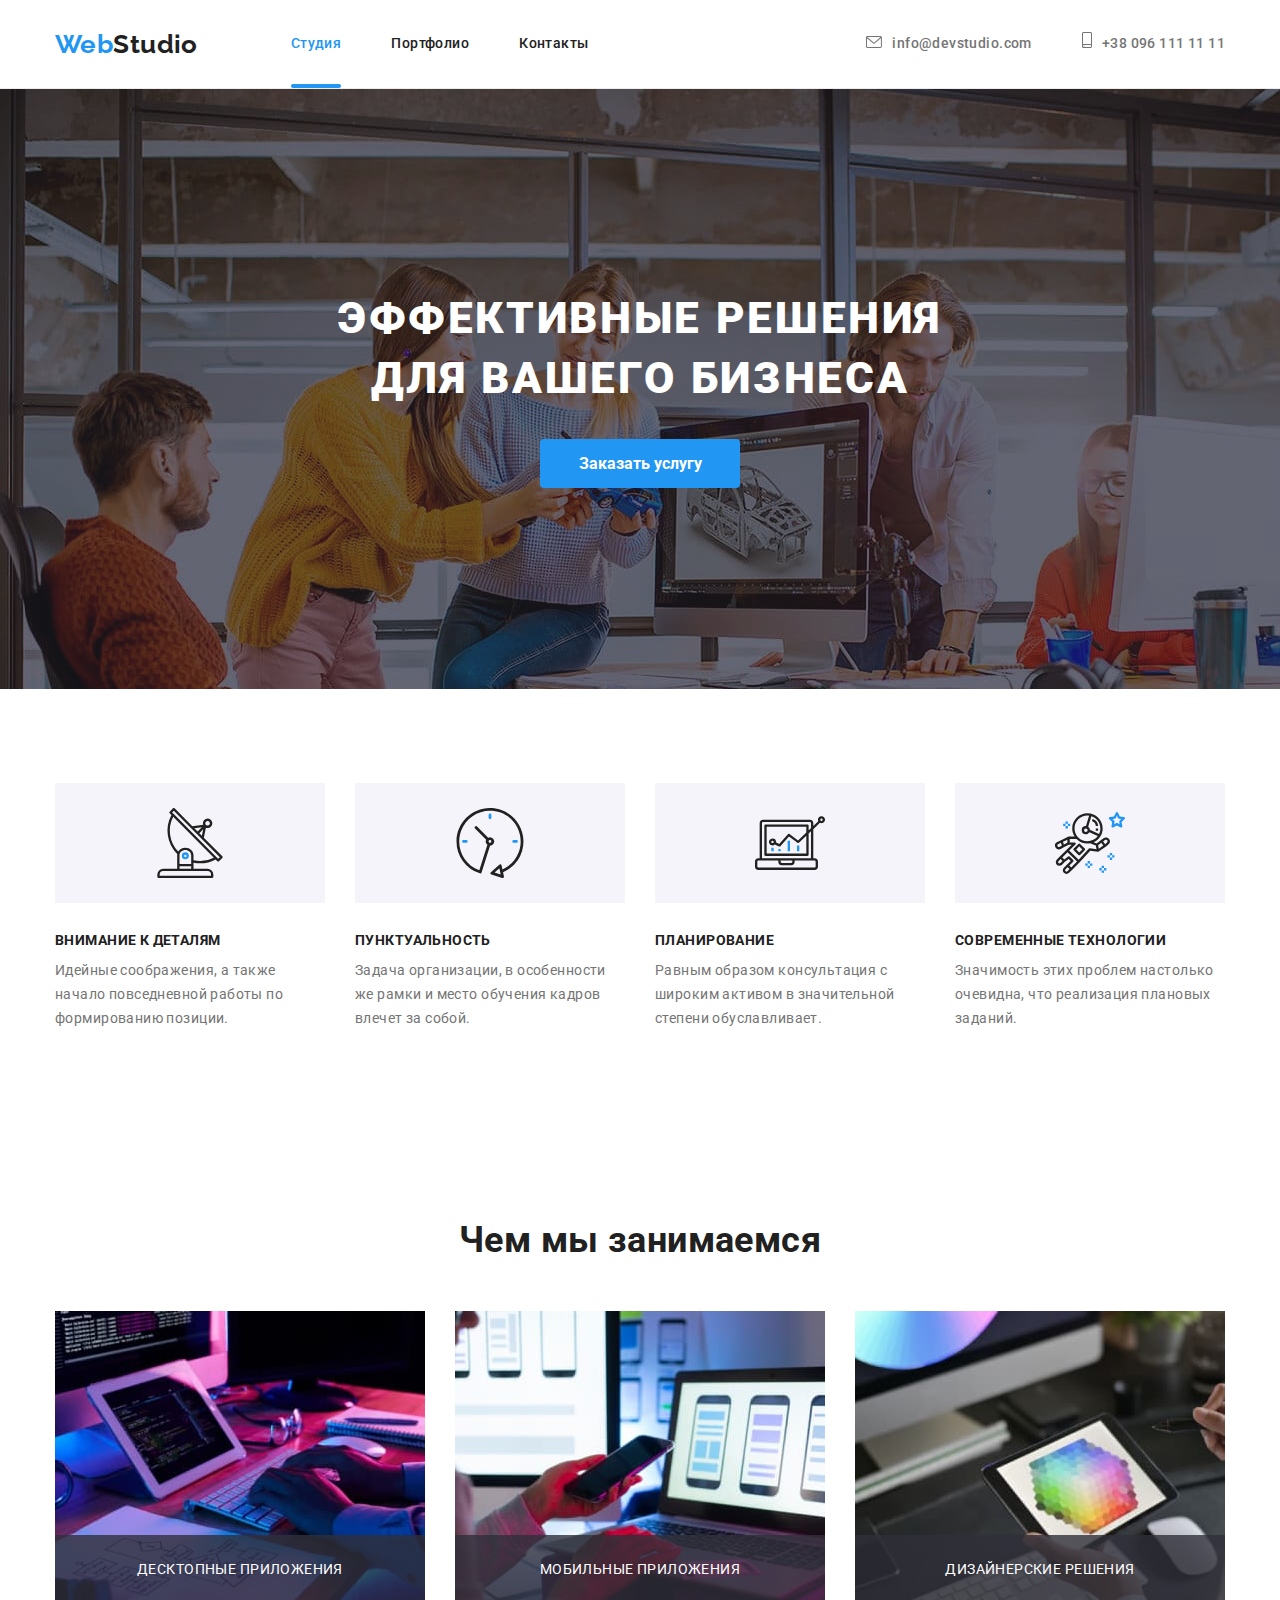
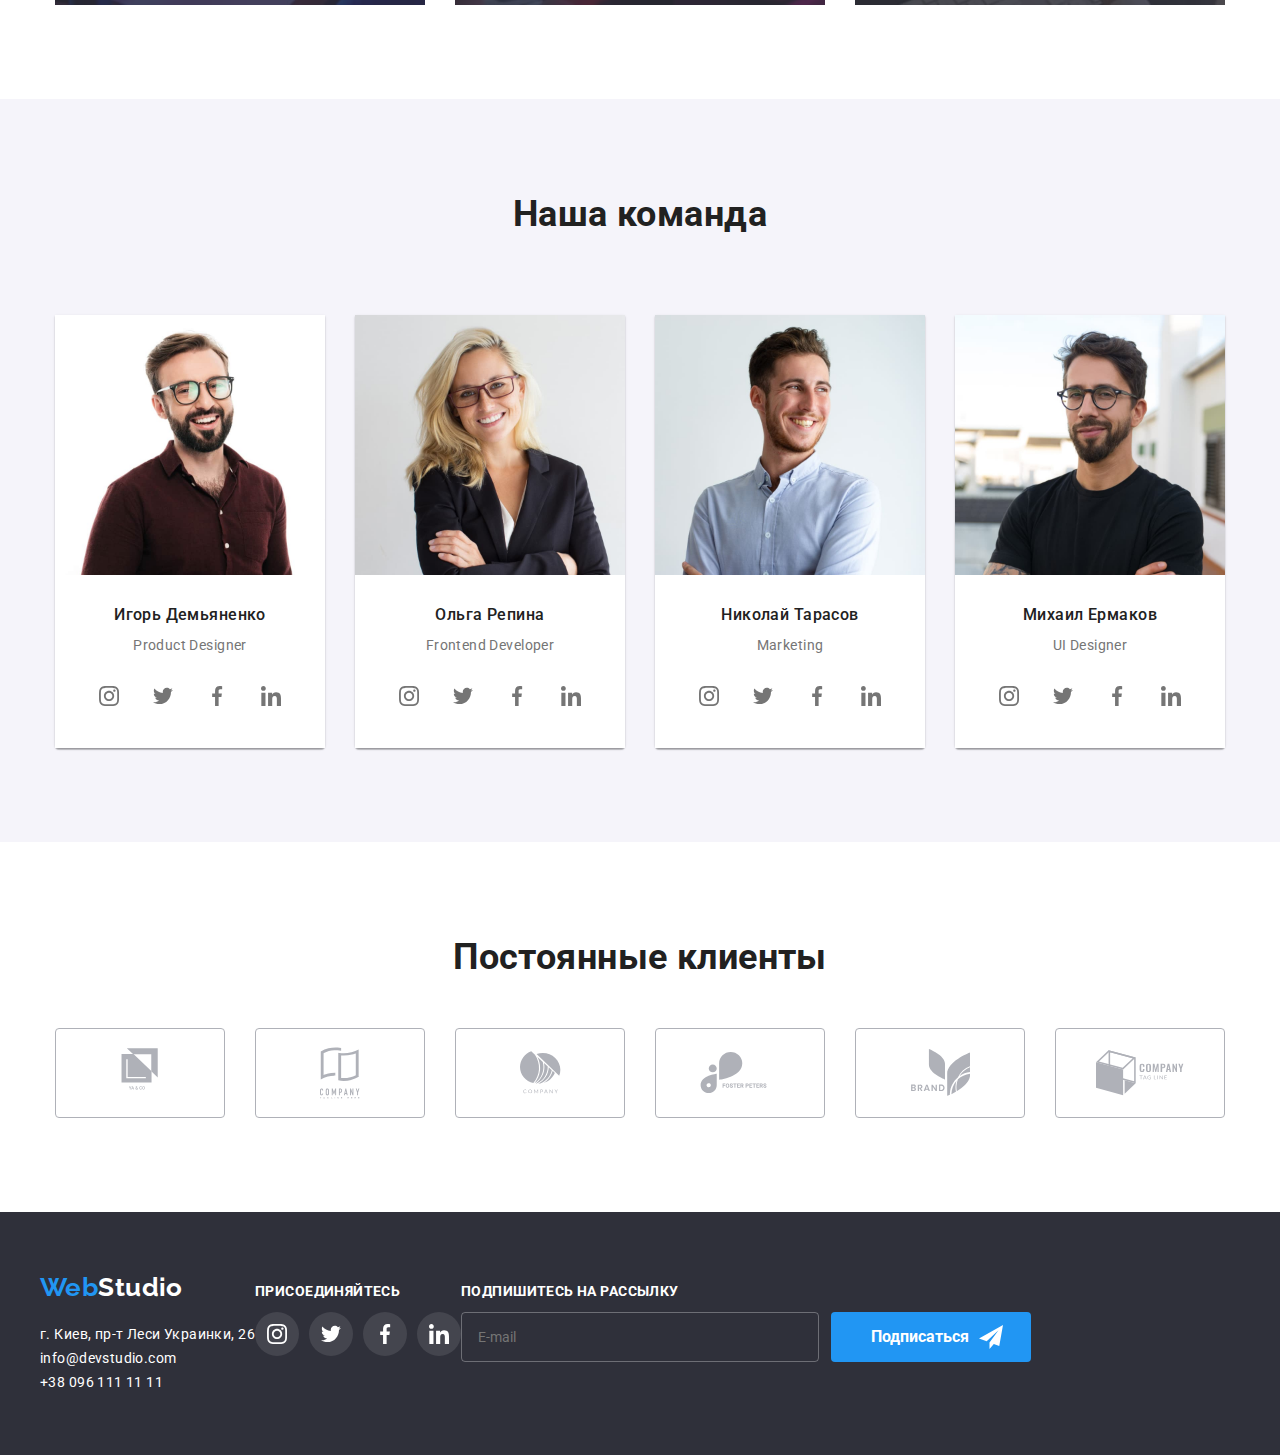
==== index.html @ 3fa9a97b "змінює стилі для футера" ====
<!DOCTYPE html>
<html lang="ru">
<head>
    <meta charset="UTF-8">
    <meta http-equiv="X-UA-Compatible" content="IE=edge">
    <meta name="viewport" content="width=device-width, initial-scale=1.0">
    <title>Студия</title>
<link rel="preconnect" href="https://fonts.gstatic.com">
<link href="https://fonts.googleapis.com/css2?family=Raleway:wght@700&family=Roboto:wght@400;500;700;900&display=swap"
    rel="stylesheet">
   <link rel="stylesheet" href="https://cdnjs.cloudflare.com/ajax/libs/modern-normalize/0.2.0/modern-normalize.min.css"> 
<link rel="stylesheet" href="./css/main.min.css">
</head>
<body>
    
    <!--Шапка сайта-->

        <header class="page-header">
         <div class="container">
     
     <!--Навигация-->  

    <div class="novigation">
        <div class="main-menu">
        <nav class="main-novigation">
        <a class="link-logo link logo" href="./">
        <span class="logo-textcolor">Web</span>Studio
    </a>
    <ul class="site-nav list">
        <li class="site-nav__item"><a class="link site-nav__link current site-nav__link--current" href="./index.html">Студия</a></li>
        <li class="site-nav__item"><a class="link site-nav__link" href="./portfolio.html" >Портфолио</a></li>
        <li class="site-nav__item"><a class="link site-nav__link" href="" >Контакты</a></li>
    </ul>
</nav>
<div class="auth-container">
<section class="auth">
        
    <ul class="auth-nav list">
        <li class="auth-nav__item">
        <a class="auth-nav__link link" href="mailto:info@devstudio.com" >
        <svg class="auth-nav__icon icon" width="16" height="12">
        <use href="./images/sprite.svg#icon-envelope"></use>
        </svg>info@devstudio.com</a></li>
        
        <li class="auth-nav__item"><a class="auth-nav__link link" href="tel:+380961111111">
        <svg class="auth-nav__icon icon" width="10" height="16">
        <use href="./images/sprite.svg#icon-smartphone"></use>
        </svg>+38 096 111 11 11</a></li>
    </ul>
</section>
</div>
</div>
</div>
</div>
</header>
 
<main>
     
    <!--Герой-->

    <section class="hero">
        <div class="container">
        <h1 class="hero__title">Эффективные решения для вашего бизнеса</h1>
        <button data-modal-open class="hero__button" type="button">Заказать услугу</button>
    </div>
    </section>

    <!--Наши преимущества-->   

        <section class="section section-benefit">
            <div class="container">
    <h2 class="section-benefit__title visually-hidden">Наши преимущества</h2>
        
    <ul class="benefit-list list">
            <li class="benefit-list__item">
                <h3 class="benefit-list__title">Внимание к деталям</h3>
                <p class="benefit-list__text">Идейные соображения, а также начало повседневной работы по формированию позиции.</p>
            </li>
           
            <li class="benefit-list__item">
                <h3 class="benefit-list__title">Пунктуальность</h3>
                <p class="benefit-list__text">Задача организации, в особенности же рамки и место обучения кадров влечет за собой.</p>
            </li>
           
            <li class="benefit-list__item">
                <h3 class="benefit-list__title">Планирование</h3>
                <p class="benefit-list__text">Равным образом консультация с широким активом в значительной степени обуславливает.</p>
            </li>
            
            <li class="benefit-list__item">
                <h3 class="benefit-list__title">Современные технологии</h3>
                <p class="benefit-list__text">Значимость этих проблем настолько очевидна, что реализация плановых заданий.</p>
                </li>
            </ul>
        </div>
        </section>    
       
    <!--Чем мы занимаемся-->    

    <section class="section section-activities"> 
    <div class="container">
    <h2 class="section__title">Чем мы занимаемся</h2>
        
    <ul class="activities-list list">
            <li class="activities-list__item">
                <img src="./images/comp.jpg" alt="Робота за компютером" width="370">
                <p class="activities-list__text">Десктопные приложения</p>
            </li>

            <li class="activities-list__item">
                <img src="./images/tel.jpg" alt="Робота на телефоне" width="370">
                <p class="activities-list__text">Мобильные приложения</p> 
            </li>

            <li class="activities-list__item">
                <img src="./images/desktop.jpg" alt="Робота на планшете" width="370">
                <p class="activities-list__text">Дизайнерские решения</p>
            </li>
        </ul>
        </div>
        </section>

           <!--Наша команда--> 
             
<section class=" section team-section" >
<div class="container">
    <h2 class="section__title">Наша команда</h2>
     
    <div class="team-item">
    <ul class="team-list list">
        <li class="team-list__item">
        <div class="team-list__card">
        <img src="./images/man1.jpg" alt="Игорь Демьяненко Product Designer" width="270"></div>
        <div class="team-list__content">
        <h3 class="team-list__title">Игорь Демьяненко</h3>
        <p class="team-list__text" lang="en">Product Designer</p>
                
    <ul class=" list social-icons">
        <li class="social-icons__item"><a class="social-icons__link" href="" target="_blank" rel="noreferrer noopener" aria-label="Ссылка на Instagram">
         <svg class="social-icons__icon">
         <use href="./images/sprite.svg#icon-instagram"></use>
        </svg>
        </a></li>
                        
        <li class="social-icons__item"><a class="social-icons__link" href="" target="_blank" rel="noreferrer noopener" aria-label="Ссылка на Instagram">
        <svg class="social-icons__icon">
        <use href="./images/sprite.svg#icon-twitter"></use>
        </svg>
        </a></li>
                        
        <li class="social-icons__item"><a class="social-icons__link" href="" target="_blank" rel="noreferrer noopener" aria-label="Ссылка на Instagram">
        <svg class="social-icons__icon">
        <use href="./images/sprite.svg#icon-facebook"></use>
        </svg>
        </a></li>
                        
        <li class="social-icons__item"><a class="social-icons__link" href="" target="_blank" rel="noreferrer noopener" aria-label="Ссылка на Instagram">
        <svg class="social-icons__icon">
        <use href="./images/sprite.svg#icon-linkedin"></use>
        </svg>
        </a>
        </li>
                
    </ul>
    </div>
        </li>
        
        <li class="team-list__item">
        <div class="team-list__card">
        <img src="./images/man2.jpg" alt="Ольга Репина Frontend Developer" width="270"></div>
        <div class="team-list__content">
        <h3 class="team-list__title">Ольга Репина</h3>
        <p class="team-list__text" lang="en">Frontend Developer</p>
                
    <ul class="list social-icons">
        <li class="social-icons__item"><a class="social-icons__link" href="" target="_blank" rel="noreferrer noopener" aria-label="Ссылка на Instagram">
        <svg class="social-icons__icon">
        <use href="./images/sprite.svg#icon-instagram"></use>
        </svg>
        </a></li>
                    
        <li class="social-icons__item"><a class="social-icons__link" href="" target="_blank" rel="noreferrer noopener" aria-label="Ссылка на Instagram">
        <svg class="social-icons__icon">
        <use href="./images/sprite.svg#icon-twitter"></use>
        </svg>
        </a></li>
                    
        <li class="social-icons__item"><a class="social-icons__link" href="" target="_blank" rel="noreferrer noopener" aria-label="Ссылка на Instagram">
        <svg class="social-icons__icon">
        <use href="./images/sprite.svg#icon-facebook"></use>
        </svg>
        </a></li>
                    
        <li class="social-icons__item"><a class="social-icons__link" href="" target="_blank" rel="noreferrer noopener" aria-label="Ссылка на Instagram">
        <svg class="social-icons__icon">
        <use href="./images/sprite.svg#icon-linkedin"></use>
        </svg>
        </a></li>
                
    </ul>
    </div>
    </li>
            
    <li class="team-list__item">
    <div class="team-list__card">
    <img src="./images/man3.jpg" alt="Николай Тарасов Marketing" width="270"></div>
    <div class="team-list__content">
    <h3 class="team-list__title">Николай Тарасов</h3>
    <p class="team-list__text" lang="en">Marketing</p>
                
    <ul class="list social-icons">
        <li class="social-icons__item"><a class="social-icons__link" href="" target="_blank" rel="noreferrer noopener" aria-label="Ссылка на Instagram">
        <svg class="social-icons__icon">
        <use href="./images/sprite.svg#icon-instagram"></use>
        </svg>
        </a></li>
                    
        <li class="social-icons__item"><a class="social-icons__link" href="" target="_blank" rel="noreferrer noopener" aria-label="Ссылка на Instagram">
        <svg class="social-icons__icon">
        <use href="./images/sprite.svg#icon-twitter"></use>
        </svg>
        </a></li>

        <li class="social-icons__item"><a class="social-icons__link" href="" target="_blank" rel="noreferrer noopener" aria-label="Ссылка на Instagram">
        <svg class="social-icons__icon">
        <use href="./images/sprite.svg#icon-facebook"></use>
        </svg>
        </a></li>
                    
        <li class="social-icons__item"><a class="social-icons__link" href="" target="_blank" rel="noreferrer noopener" aria-label="Ссылка на Instagram">
        <svg class="social-icons__icon">
        <use href="./images/sprite.svg#icon-linkedin"></use>
        </svg>
        </a></li>
                
    </ul>
    </div>
    </li>
            
    <li class="team-list__item">
    <div class="team-list__card">
    <img src="./images/man4.jpg" alt="Михаил Ермаков UI Designer" width="270"></div>
    <div class="team-list__content">
    <h3 class="team-list__title">Михаил Ермаков</h3>
    <p class="team-list__text" lang="en">UI Designer</p>
                
    <ul class="list social-icons">
         <li class="social-icons__item"><a class="social-icons__link" href="" target="_blank" rel="noreferrer noopener" aria-label="Ссылка на Instagram">
        <svg class="social-icons__icon">
        <use href="./images/sprite.svg#icon-instagram"></use>
        </svg>
        </a></li>
                    
        <li class="social-icons__item"><a class="social-icons__link" href="" target="_blank" rel="noreferrer noopener" aria-label="Ссылка на Instagram">
        <svg class="social-icons__icon">
        <use href="./images/sprite.svg#icon-twitter"></use>
        </svg>
        </a></li>
                    
        <li class="social-icons__item"><a class="social-icons__link" href="" target="_blank" rel="noreferrer noopener" aria-label="Ссылка на Instagram">
        <svg class="social-icons__icon">
        <use href="./images/sprite.svg#icon-facebook"></use>
        </svg>
        </a></li>
                    
        <li class="social-icons__item"><a class="social-icons__link" href="" target="_blank" rel="noreferrer noopener" aria-label="Ссылка на Instagram">
        <svg class="social-icons__icon">
        <use href="./images/sprite.svg#icon-linkedin"></use>
        </svg>
        </a></li>
               
    </ul>
    </div>
    </li>
    </ul>
    </div>
</div>
</section>

<section class="clients-section">
<div class="container">
<h2 class="section__title">Постоянные клиенты</h2>
        
<ul class="list clients-list">
      
    <li class="clients-list__item">
    <a class="clients-list__link" href="" target="_blank" rel="noreferrer noopener">
    <svg class="clients-list__icon" width="44" height="49">
    <use href="./images/sprite.svg#icon-logo1"></use>
    </svg>
    </a></li>
            
    <li class="clients-list__item">
    <a class="clients-list__link" href="" target="_blank" rel="noreferrer noopener">
    <svg class="clients-list__icon" width="40" height="52">
    <use href="./images/sprite.svg#icon-logo2"></use>
    </svg>
    </a></li>
        
    <li class="clients-list__item">
    <a class="clients-list__link" href="" target="_blank" rel="noreferrer noopener">
    <svg class="clients-list__icon" width="41" height="43">
    <use href="./images/sprite.svg#icon-logo3"></use>
    </svg>
    </a></li>
            
    <li class="clients-list__item">
    <a class="clients-list__link" href="" target="_blank" rel="noreferrer noopener">
    <svg class="clients-list__icon" width="80" height="42">
    <use href="./images/sprite.svg#icon-logo4"></use>
    </svg>
    </a></li>
            
    <li class="clients-list__item">
    <a class="clients-list__link" href="" target="_blank" rel="noreferrer noopener">
    <svg class="clients-list__icon" width="59" height="47">
    <use href="./images/sprite.svg#icon-logo5"></use>
    </svg>
    </a></li>
            
    <li class="clients-list__item">
    <a class="clients-list__link" href="" target="_blank" rel="noreferrer noopener">
    <svg class="clients-list__icon" width="88" height="54">
    <use href="./images/sprite.svg#icon-logo6"></use>
    </svg>
    </a></li>
</ul>
</div>
</section>
</main>

  <!--Футер-->

<footer class="footer-section">
    <div class="container footer-block">
        <!-- <div class="footer-tablet"> -->
        <div class="adress-block">
     <a class="link logo footer-block__logo" href="./">
        <span class="logo-textcolor">Web</span><span class="studio-textcolor">Studio</span></a>
    <address class="adress">
        <ul class="adress-list list">
            <li class="adress-list__item">г. Киев, пр-т Леси Украинки, 26</li>
            <li><a class="adress-list__link link" href="mailto:info@devstudio.com">info@devstudio.com</a></li>
            <li><a class="adress-list__link link" href="tel:+380961111111">+38 096 111 11 11</a></li>
        </ul>
        </address> 
        </div>
   
    <div class="footer-links">
        <strong class="footer-links__title">
            ПРИСОЕДИНЯЙТЕСЬ
        </strong>
        <ul class="list social-icons social-icons--footer">
            
            <li class="social-icons__item"><a class="social-icons__link" href="" target="_blank" rel="noreferrer noopener" aria-label="Ссылка на Instagram">
            <svg class="social-icons__icon social-icons__icon--footer">
            <use href="./images/sprite.svg#icon-instagram"></use>
            </svg>
            </a></li>

            <li class="social-icons__item"><a class="social-icons__link" href="" target="_blank" rel="noreferrer noopener" aria-label="Ссылка на Instagram">
            <svg class="social-icons__icon social-icons__icon--footer">
            <use href="./images/sprite.svg#icon-twitter"></use>
            </svg>
            </a></li>

            <li class="social-icons__item"><a class="social-icons__link" href="" target="_blank" rel="noreferrer noopener" aria-label="Ссылка на Instagram">
            <svg class="social-icons__icon social-icons__icon--footer">
            <use href="./images/sprite.svg#icon-facebook"></use>
            </svg>
            </a></li>

            <li class="social-icons__item"><a class="social-icons__link" href="" target="_blank" rel="noreferrer noopener" aria-label="Ссылка на Instagram">
            <svg class="social-icons__icon social-icons__icon--footer">
            <use href="./images/sprite.svg#icon-linkedin"></use>
            </svg>
            </a></li>
        </ul>
    </div>
    <!-- </div> -->
    
    <div class="subscribe">
        <strong class="subscribe__title">ПОДПИШИТЕСЬ НА РАССЫЛКУ</strong>
        <form class="subscribe__items">
        <label class="subscribe__label">
        <input type="text" class="subscribe__input" placeholder="E-mail"></label>
        <button class="submit__button" type="submit">Подписаться
        </button>
        </form>
    </div>
        </div>
</footer> 

<!-- Модальное окно -->

<div class="backdrop is-hidden" data-modal>
    <div class="modal">
        <button class="modal__button-close" data-modal-close>
        <svg class="modal__icon-close" width="11" height="11">
        <use href="./images/sprite.svg#icon-Vector"></use>
        </svg>
        </button>
    <form class="form" autocomplete="off">
        <h1 class="form__title">Оставьте свои данные, мы вам перезвоним</h1>
                
        <label for="name" class="form__field">
        <span class="form__label">Имя</span>
        <input type="text" class="form__input" id="name">
        <svg class="form__icon" width="18" height="18">
        <use href="./images/sprite.svg#icon-modalperson"></use>
        </svg>
        </label>
                
        <label for="tel" class="form__field">
        <span class="form__label">Телефон</span>
        <input type="tel" class="form__input" id="tel">
        <svg class="form__icon" width="18" height="18">
        <use href="./images/sprite.svg#icon-modalphone"></use>
        </svg>
        </label>
               
        <label for="mail" class="form__field">
        <span class="form__label">Почта</span>
        <input type="mail" class="form__input" id="mail">
        <svg class="form__icon" width="18" height="18">
        <use href="./images/sprite.svg#icon-modalemail"></use>
        </svg>
        </label>
            
        <label class="form__textarea-label">
        <span class="form__label">Комментарии</span>
        <textarea class="form__textarea" name="comment" rows="8" placeholder="Введите текст"></textarea>
        </label>

        <label class="checkbox-label">
        <input class="checkbox-label__checkbox" type="checkbox" name="topic" value="Agreement"/>
        <span class="checkbox-label__icon"></span>
        Соглашаюсь с рассылкой и принимаю <a class="link modal__link" href="" target="_blank" rel="noreferrer noopener">Условия договора</a> 
        </label>
        <button class="modal__send-button" type="submit">Отправить
        </button>
    </form>
    </div>
</div>





<script src="./js/modal.js"></script>
</body>
</html>
---- css/main.min.css ----
:root{--main-text-colour: #757575;--background-colour: #ffffff;--accent-colour: #2196f3;--title-colour: #212121;--ligth-text-colour: #ffffff;--dark-bg-colour: #2f303a;--light-bg-colour: #f5f4fa;--font: Roboto, sans-serif}body{font-family:var(--font);font-size:14px;line-height:1.71;letter-spacing:0.03em;color:var(--main-text-colour);background-color:var(--background-colour);margin:0}a{text-decoration:none}button{border:none}.visually-hidden{position:absolute !important;clip:rect(1px 1px 1px 1px);clip:rect(1px, 1px, 1px, 1px);padding:0 !important;border:0 !important;height:1px !important;width:1px !important;overflow:hidden}h1,h2,h3,h4,p{margin-top:0px;margin-bottom:0px}.link{text-decoration:none;color:inherit}.list{list-style:none;padding:0px;margin:0px}.section{padding-bottom:94px;padding-top:94px}.container{width:1200px;padding:0 15px;margin:0 auto;box-sizing:border-box}img{display:block;max-width:100%;height:auto}.container{width:1200px;padding:0 15px;margin:0 auto;box-sizing:border-box}@media screen and (min-width: 480px){.container{width:480px}}@media screen and (min-width: 768px){.container{width:768px}}@media screen and (min-width: 1200px){.container{width:1200px}}.section__title{margin-bottom:50px;font-weight:700;font-size:36px;line-height:1.17;text-align:center;color:var(--title-colour)}.page-header{border-bottom:1px solid #ececec;justify-content:space-between;padding:0}.novigation{display:flex;width:100%;justify-content:space-between;align-items:center}.main-menu{display:flex;width:100%;justify-content:space-between;align-items:center}.main-novigation{display:flex;align-items:center;margin-right:auto}.logo{color:var(--title-colour);font-family:Raleway;font-weight:700;font-size:26px;line-height:1.19}.logo:hover,.logo:focus{text-decoration:underline}.logo-textcolor{color:var(--accent-colour)}.studio-textcolor{color:var(--ligth-text-colour)}.link-logo{align-items:center;margin-right:93px}.site-nav{display:flex}.site-nav__item{color:var(--title-colour);font-weight:500}.site-nav__link{position:relative;display:block;padding-top:32px;padding-bottom:32px;transition:color 250ms cubic-bezier(0.4, 0, 0.2, 1)}.site-nav__link:hover,.site-nav__link:focus{color:var(--accent-colour)}.site-nav__link--current::after{position:absolute;content:'';display:block;margin-top:28px;width:100%;height:4px;background:#2196f3;border-radius:2px}.site-nav__link--current{color:var(--accent-colour)}.site-nav__item+.site-nav__item{margin-left:50px}.auth-nav{display:flex;margin-left:auto;align-items:center}.auth-nav__item+.auth-nav__item{margin-left:50px}.auth-nav__link{padding-top:32px;padding-bottom:32px;font-weight:500;transition:color 250ms cubic-bezier(0.4, 0, 0.2, 1)}.auth-nav__link:hover,.auth-nav__link:focus{color:var(--accent-colour)}.auth-nav__link:hover:hover .auth-nav__icon,.auth-nav__link:hover:focus .auth-nav__icon,.auth-nav__link:focus:hover .auth-nav__icon,.auth-nav__link:focus:focus .auth-nav__icon{fill:currentColor}.auth-nav__icon{margin-right:10px;fill:currentColor}.button{display:block;font-family:inherit;text-align:center;text-align:center;border-color:1px solid transparent;cursor:pointer;transition:color 250ms cubic-bezier(0.4, 0, 0.2, 1),background-color 250ms cubic-bezier(0.4, 0, 0.2, 1)}.hero{background-color:var(--dark-bg-colour);background-image:linear-gradient(rgba(47,48,58,0.4), rgba(47,48,58,0.4)),url("../images/hero.jpg");background-repeat:no-repeat;max-width:1600px;height:600px;padding-top:200px;padding-bottom:200px;overflow:hidden}.hero__title{font-weight:900;font-size:44px;line-height:1.36;text-align:center;letter-spacing:0.06em;text-transform:uppercase;color:var(--ligth-text-colour);margin:0 auto 30px;width:696px}.hero__button{display:block;border-radius:4px;padding:10px 32px;min-width:200px;margin:0 auto;font-family:inherit;font-weight:700;font-size:16px;line-height:1.86;color:var(--ligth-text-colour);background-color:var(--accent-colour);cursor:pointer;align-items:center;text-align:center;transition:background-color 250ms cubic-bezier(0.4, 0, 0.2, 1)}.hero__button:hover,.hero__button:focus{background-color:#188ce8}.section-benefit__title{margin:0px;padding:0px}.benefit-list__title{margin-bottom:10px;margin-top:30px;font-weight:700;font-size:14px;line-height:1.14;text-transform:uppercase;color:var(--title-colour)}@media screen and (min-width: 480px){.benefit-list__title{text-align:center}}@media screen and (min-width: 768px){.benefit-list__title{text-align:left}}@media screen and (min-width: 768px){.benefit-list{display:flex;flex-wrap:wrap;padding:0px;margin:0px;margin-right:-30px}}@media screen and (min-width: 1200px){.benefit-list{display:flex;padding:0px;margin:0px;margin-right:-30px}}@media screen and (min-width: 768px){.benefit-list__item{flex-basis:calc((100% / 2) - 30px);margin-right:30px}}@media screen and (min-width: 1200px){.benefit-list__item{flex-basis:calc(100% / 4 - 30px);margin-right:30px}}.benefit-list__item::before{display:flex;background-size:contain;content:'';background-repeat:no-repeat;background-size:70px 70px;background-position:center;background-color:#f5f4fa}@media screen and (max-width: 767px){.benefit-list__item::before{height:120px;width:450px}}@media screen and (min-width: 768px){.benefit-list__item::before{height:120px;width:354px}}@media screen and (min-width: 1200px){.benefit-list__item::before{height:120px;width:270px}}.benefit-list__item:nth-child(1)::before{background-image:url("../images/antenna.svg")}.benefit-list__item:nth-child(2)::before{background-image:url("../images/clock.svg")}.benefit-list__item:nth-child(3)::before{background-image:url("../images/diagram.svg")}.benefit-list__item:nth-child(4)::before{background-image:url("../images/astronaut.svg")}@media screen and (max-width: 1119px){.section-activities{display:none}}.activities-list{display:flex;padding:0;margin:0;margin-right:-30px;margin-bottom:-30px}.activities-list__item{position:relative;flex-basis:calc(100% / 3 - 30px);margin-right:30px;margin-bottom:30px}.activities-list__text{position:absolute;bottom:0;left:0;padding-top:27px;padding-bottom:27px;width:100%;white-space:nowrap;font-weight:400;font-size:14px;line-height:1.14;text-align:center;text-transform:uppercase;color:var(--ligth-text-colour);background-color:rgba(47,48,58,0.8)}.team-section{background-color:var(--light-bg-colour)}.team-list__title{margin-bottom:10px;font-weight:500;font-size:16px;line-height:1.19;color:var(--title-colour);text-align:center}@media screen and (min-width: 768px){.team-list{display:flex;flex-wrap:wrap;justify-content:center;padding:0;margin:0;margin-right:-30px}}@media screen and (min-width: 1200px){.team-list{flex-wrap:nowrap}}.team-list__item{margin-right:30px;margin-top:30px;text-align:center;box-shadow:0px 1px 3px rgba(0,0,0,0.12),0px 1px 1px rgba(0,0,0,0.14),0px 2px 1px rgba(0,0,0,0.2);border-radius:0px 0px 4px 4px}@media screen and (min-width: 768px){.team-list__item{flex-basis:calc((100% / 2) - 30px)}}@media screen and (min-width: 1200px){.team-list__item{flex-basis:calc((100% / 4) - 30px)}}.team-list__text{text-align:center;margin-bottom:16px}.team-list__content{padding-bottom:30px;padding-top:30px;padding-left:24px;padding-right:24px;background-color:var(--background-colour)}.social-icons{display:inline-flex}.social-icons__icon{width:20px;height:20px;fill:var(--main-text-colour)}.social-icons__item+.social-icons__item{margin-left:10px}.social-icons__link{display:flex;justify-content:center;align-items:center;width:44px;height:44px;border-radius:50%;transition:background-color 250ms cubic-bezier(0.4, 0, 0.2, 1)}.social-icons__link:hover,.social-icons__link:focus{background-color:var(--accent-colour)}.social-icons__link:hover .social-icons__icon,.social-icons__link:focus .social-icons__icon{fill:var(--ligth-text-colour)}.social-icons--footer{display:inline-flex}.social-icons__icon--footer{width:20px;height:20px;fill:var(--ligth-text-colour)}.social-icons__link{display:flex;justify-content:center;align-items:center;width:44px;height:44px;border-radius:50%;background:rgba(255,255,255,0.1)}.clients-section{padding-top:94px;padding-bottom:94px}.clients-list{display:flex;margin-bottom:-30px;margin-right:-30px}@media screen and (min-width: 480px){.clients-list{flex-wrap:wrap}}@media screen and (min-width: 480px){.clients-list__link{display:flex;flex-wrap:wrap;justify-content:center;align-items:center;height:90px;width:210px;border:1px solid #afb1b8;border-radius:4px;transition:border 250ms cubic-bezier(0.4, 0, 0.2, 1)}}@media screen and (min-width: 480px) and (min-width: 768px){.clients-list__link{width:226px}}@media screen and (min-width: 480px) and (min-width: 1200px){.clients-list__link{flex-wrap:nowrap;width:170px}}@media screen and (min-width: 480px){.clients-list__link:hover,.clients-list__link:focus{border:1px solid var(--accent-colour)}}.clients-list__link:hover .clients-list__icon,.clients-list__link:focus .clients-list__icon{fill:var(--accent-colour)}.clients-list__item{margin-right:30px;margin-bottom:30px}@media screen and (min-width: 480px){.clients-list__item{flex-basis:calc(100% / 2 - 30px)}}@media screen and (min-width: 480px){.clients-list__item{flex-basis:calc(100% / 3 - 30px)}}@media screen and (min-width: 480px){.clients-list__item{flex-basis:calc(100% / 6 - 30px)}}.clients-list__icon{fill:#afb1b8;transition:fill 250ms cubic-bezier(0.4, 0, 0.2, 1)}.footer-section{background-color:var(--dark-bg-colour)}@media screen and (min-width: 768px) and (max-width: 1119px){.footer-block{display:flex;flex-wrap:wrap;justify-content:space-between;align-items:baseline;padding-top:60px;padding-bottom:60px;padding-left:76px;padding-right:89px}}@media screen and (min-width: 1200px){.footer-block{display:flex;align-items:baseline;padding-top:60px;padding-bottom:60px;padding-left:0px;padding-right:0px;flex-basis:calc((50%-45px) / 2)}}.footer-block__logo{display:block;margin-bottom:20px}@media screen and (max-width: 767px){.footer-block__logo{margin-top:60px;text-align:center}}@media screen and (min-width: 768px){.footer-block__logo{text-align:center}}@media screen and (min-width: 1200px){.footer-block__logo{text-align:left}}@media screen and (min-width: 1200px){.footer-block:last-child{flex-basis:calc(50%-15px)}}.footer-links__title{display:block;margin-bottom:20px;font-weight:700;font-size:14px;line-height:1.17px;color:var(--ligth-text-colour)}@media screen and (max-width: 767px){.footer-links__title{text-align:center}}@media screen and (min-width: 768px){.footer-links__title{text-align:center}}@media screen and (min-width: 1200px){.footer-links__title{text-align:left}}.footer-links{display:block}@media screen and (max-width: 767px){.footer-links{text-align:center;margin-bottom:60px}}@media screen and (min-width: 768px){.footer-links{flex-basis:calc(100%-76px / 2)}}@media screen and (min-width: 1200px){.footer-links{flex-basis:calc((50%-45px) / 2);text-align:left}}.adress-block{display:inline-block}@media screen and (max-width: 767px){.adress-block{margin-left:124px;margin-right:124px;margin-bottom:60px;white-space:nowrap;text-align:center}}@media screen and (min-width: 768px){.adress-block{margin:0}}@media screen and (min-width: 1200px){.adress-block{flex-basis:calc((50%-45px) / 2);text-align:left;margin:0}}.adress-list__item{font-weight:400;font-style:normal;font-size:14px;line-height:1.71;color:var(--ligth-text-colour)}.adress-list__link{color:var(--ligth-text-colour);font-style:normal;transition:color 250ms cubic-bezier(0.4, 0, 0.2, 1)}.adress-list__link:hover,.adress-list__link:focus{color:var(--accent-colour)}@media screen and (max-width: 1119px){.subscribe{text-align:center;margin-top:60px;margin-bottom:0;margin-left:auto;margin-right:auto}}@media screen and (min-width: 1200px){.subscribe{text-align:left;margin:0}}.subscribe__title{display:block;margin-bottom:20px;font-weight:700;font-size:14px;line-height:1.17px;color:var(--ligth-text-colour)}@media screen and (min-width: 1200px){.subscribe__title{text-align:left}}.subscribe__items{display:flex}@media screen and (max-width: 767px){.subscribe__items{flex-wrap:wrap}}@media screen and (min-width: 768px){.subscribe__items{display:block}}@media screen and (min-width: 1200px){.subscribe__items{display:flex;flex-wrap:nowrap}}.subscribe__input{display:block;width:358px;height:50px;margin-right:12px;padding:16px;background-color:transparent;border:1px solid rgba(255,255,255,0.3);border-radius:4px}@media screen and (min-width: 480px){.subscribe__input{width:450px}}@media screen and (min-width: 768px){.subscribe__input{width:450px}}@media screen and (min-width: 1200px){.subscribe__input{width:358px}}.submit__button{position:relative;display:block;border-radius:4px;padding-top:10px;padding-bottom:10px;padding-right:29px;min-width:200px;font-family:inherit;font-weight:700;font-size:16px;line-height:1.86;color:var(--ligth-text-colour);background-color:var(--accent-colour);cursor:pointer;align-items:center;text-align:center;transition:background-color 250ms cubic-bezier(0.4, 0, 0.2, 1)}.submit__button:hover,.submit__button:focus{background-color:#188ce8}@media screen and (max-width: 1119px){.submit__button{margin-top:20px;margin-left:auto;margin-right:auto}}@media screen and (min-width: 1200px){.submit__button{margin:0}}.submit__button::after{content:'';position:absolute;top:50%;transform:translateY(-50%);display:inline-block;margin-left:10px;margin-right:13px;width:24px;height:24px;background-color:transparent;background-image:url("../images/icon/iconsend.svg")}.backdrop{position:fixed;top:0;left:0;width:100%;height:100%;opacity:1;transition:opacity 250ms cubic-bezier(0.4, 0, 0.2, 1);background-color:rgba(0,0,0,0.2)}.modal{position:absolute;top:50%;left:50%;transform:translate(-50%, -50%) scale(1);min-width:528px;min-height:581px;padding:37px 40px;background-color:var(--background-colour);box-shadow:0px 1px 3px rgba(0,0,0,0.12),0px 1px 1px rgba(0,0,0,0.14),0px 2px 1px rgba(0,0,0,0.2);border-radius:4px;transition:transform 250ms cubic-bezier(0.4, 0, 0.2, 1)}.is-hidden .modal{transform:translate(100%, 100%) scale(0.2)}.backdrop.is-hidden{opacity:0;visibility:hidden;pointer-events:none}.modal__button-close{position:absolute;top:8px;right:8px;width:30px;height:30px;background-color:transparent;border:1px solid rgba(0,0,0,0.1);border-radius:50%;cursor:pointer}.modal__button-close:hover .modal__icon-close,.modal__button-close:focus .moda__icon-close{fill:var(--accent-colour);transition:transform 250ms cubic-bezier(0.4, 0, 0.2, 1)}.modal__link{color:var(--accent-colour);text-decoration:underline}.modal__send-button{display:block;border-radius:4px;padding:10px 32px;min-width:200px;margin:0 auto;font-family:inherit;font-weight:700;font-size:16px;line-height:1.86;color:var(--ligth-text-colour);background-color:var(--accent-colour);cursor:pointer;align-items:center;text-align:center;transition:background-color 250ms cubic-bezier(0.4, 0, 0.2, 1)}.modal__send-button:hover,.modal__send-button:focus{background-color:#188ce8}.form__title{margin-bottom:12px;font-weight:700;font-size:20px;line-height:1.17;text-align:center;color:var(--title-colour)}.form__field{position:relative;display:block}.form__label{display:block}.form__input{width:448px;height:40px;padding-left:42px;margin-top:10px;margin-bottom:10px;border:1px solid rgba(33,33,33,0.2);border-radius:4px;cursor:pointer}.form__input:focus{outline:transparent;border:1px solid var(--accent-colour);border-radius:4px;transition:transform 250ms cubic-bezier(0.4, 0, 0.2, 1)}.form__textarea{width:448px;padding:12px 16px;margin-top:10px;margin-bottom:20px;border:1px solid rgba(33,33,33,0.2);border-radius:4px;resize:none}.form__textarea-label{display:block}.form__textarea:focus{outline:transparent;border:1px solid var(--accent-colour);border-radius:4px;transition:transform 250ms cubic-bezier(0.4, 0, 0.2, 1)}.form__icon{position:absolute;top:45px;left:15px;fill:var(--title-colour);transition:transform 250ms cubic-bezier(0.4, 0, 0.2, 1)}.form__input:focus+.icon-form{fill:var(--accent-colour);transition:transform 250ms cubic-bezier(0.4, 0, 0.2, 1)}.checkbox-label{display:block;margin-bottom:30px}.checkbox-label__checkbox{position:absolute;-webkit-appearance:none;-moz-appearance:none;appearance:none}.checkbox-label__icon{display:inline-block;width:16px;height:15px;margin-right:7px;border:1px solid var(--title-colour)}.checkbox-label__checkbox:checked+.checkbox-label__icon{background-color:var(--accent-colour);background-image:url("../images/iconcheck.svg");background-size:contain;background-origin:border-box;border:transparent}.button{display:block;padding-left:22px;padding-right:22px;padding-top:6px;padding-bottom:6px;min-width:73px;border-radius:4px;font-family:inherit;font-weight:500;font-size:16px;line-height:1.62;text-align:center;color:var(--title-colour);border-color:1px solid transparent;background-color:var(--light-bg-colour);cursor:pointer;transition:color 250ms cubic-bezier(0.4, 0, 0.2, 1),background-color 250ms cubic-bezier(0.4, 0, 0.2, 1)}.button:hover,.button:focus{color:var(--ligth-text-colour);background-color:var(--accent-colour)}@media screen and (min-width: 480px){.button__list{display:flex;flex-wrap:wrap}}@media screen and (min-width: 768px){.button__list{flex-wrap:nowrap;justify-content:center;margin-top:100px}}.button__list .item+.item{margin-left:8px}.works__title{font-weight:700;font-size:18px;line-height:2;letter-spacing:0.06em;color:var(--title-colour);text-align:left}@media screen and (min-width: 768px){.works__list{display:flex;flex-wrap:wrap;margin-right:-30px;margin-bottom:-30px}}@media screen and (min-width: 768px){.works__item{flex-basis:calc(100% / 2 - 30px);margin-right:30px;margin-bottom:30px}}@media screen and (min-width: 1200px){.works__item{flex-basis:calc(100% / 3 - 30px)}}.works__title{margin-bottom:4px;white-space:nowrap}.card__item{padding-left:24px;padding-right:24px;padding-top:20px;padding-bottom:20px;border:1px solid #eeeeee;background-color:var(--background-colour)}.works__link{display:block;transition:box-shadow 250ms cubic-bezier(0.4, 0, 0.2, 1)}.works__link:hover,.works__link:focus{box-shadow:0px 1px 1px rgba(0,0,0,0.12),0px 4px 4px rgba(0,0,0,0.06),1px 4px 6px rgba(0,0,0,0.16)}.works__overlay{position:relative;overflow:hidden}.works__discribe{position:absolute;display:block;top:0;left:0;font-weight:400;font-size:18px;line-height:1.56;color:var(--ligth-text-colour);text-align:left;padding:63px 24px;opacity:0}.works__item:hover .works__discribe,.works__item:focus .works__discribe{opacity:1}.works__overlay::before{position:absolute;content:'';display:inline-block;width:100%;height:100%;top:0;left:0;background-color:rgba(33,150,243,0.9);transform:translatey(100%);transition:transform 250ms cubic-bezier(0.4, 0, 0.2, 1)}.works__overlay:hover::before,.works__overlay:focus::before{opacity:1}.works__item:hover .works__overlay::before,.works__item:focus .works__overlay::before{transform:translatey(0)}
/*# sourceMappingURL=main.min.css.map */
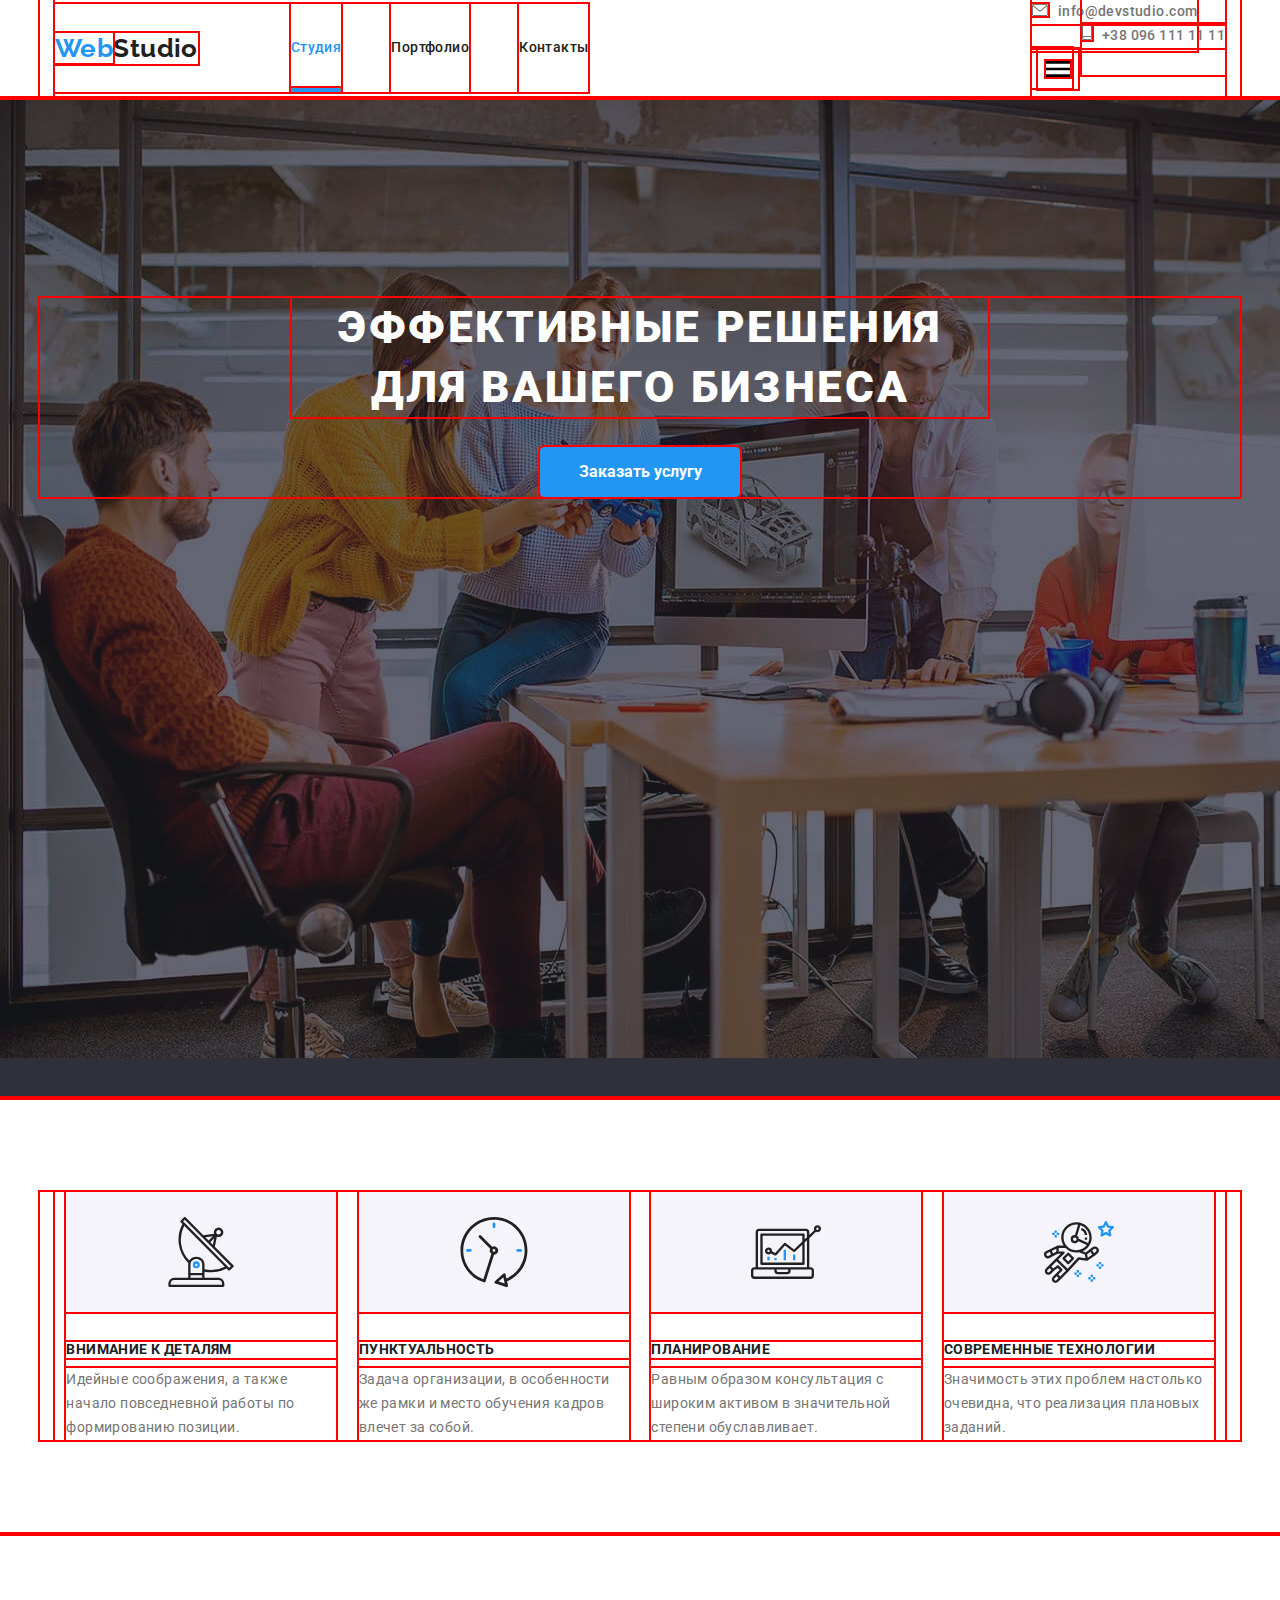
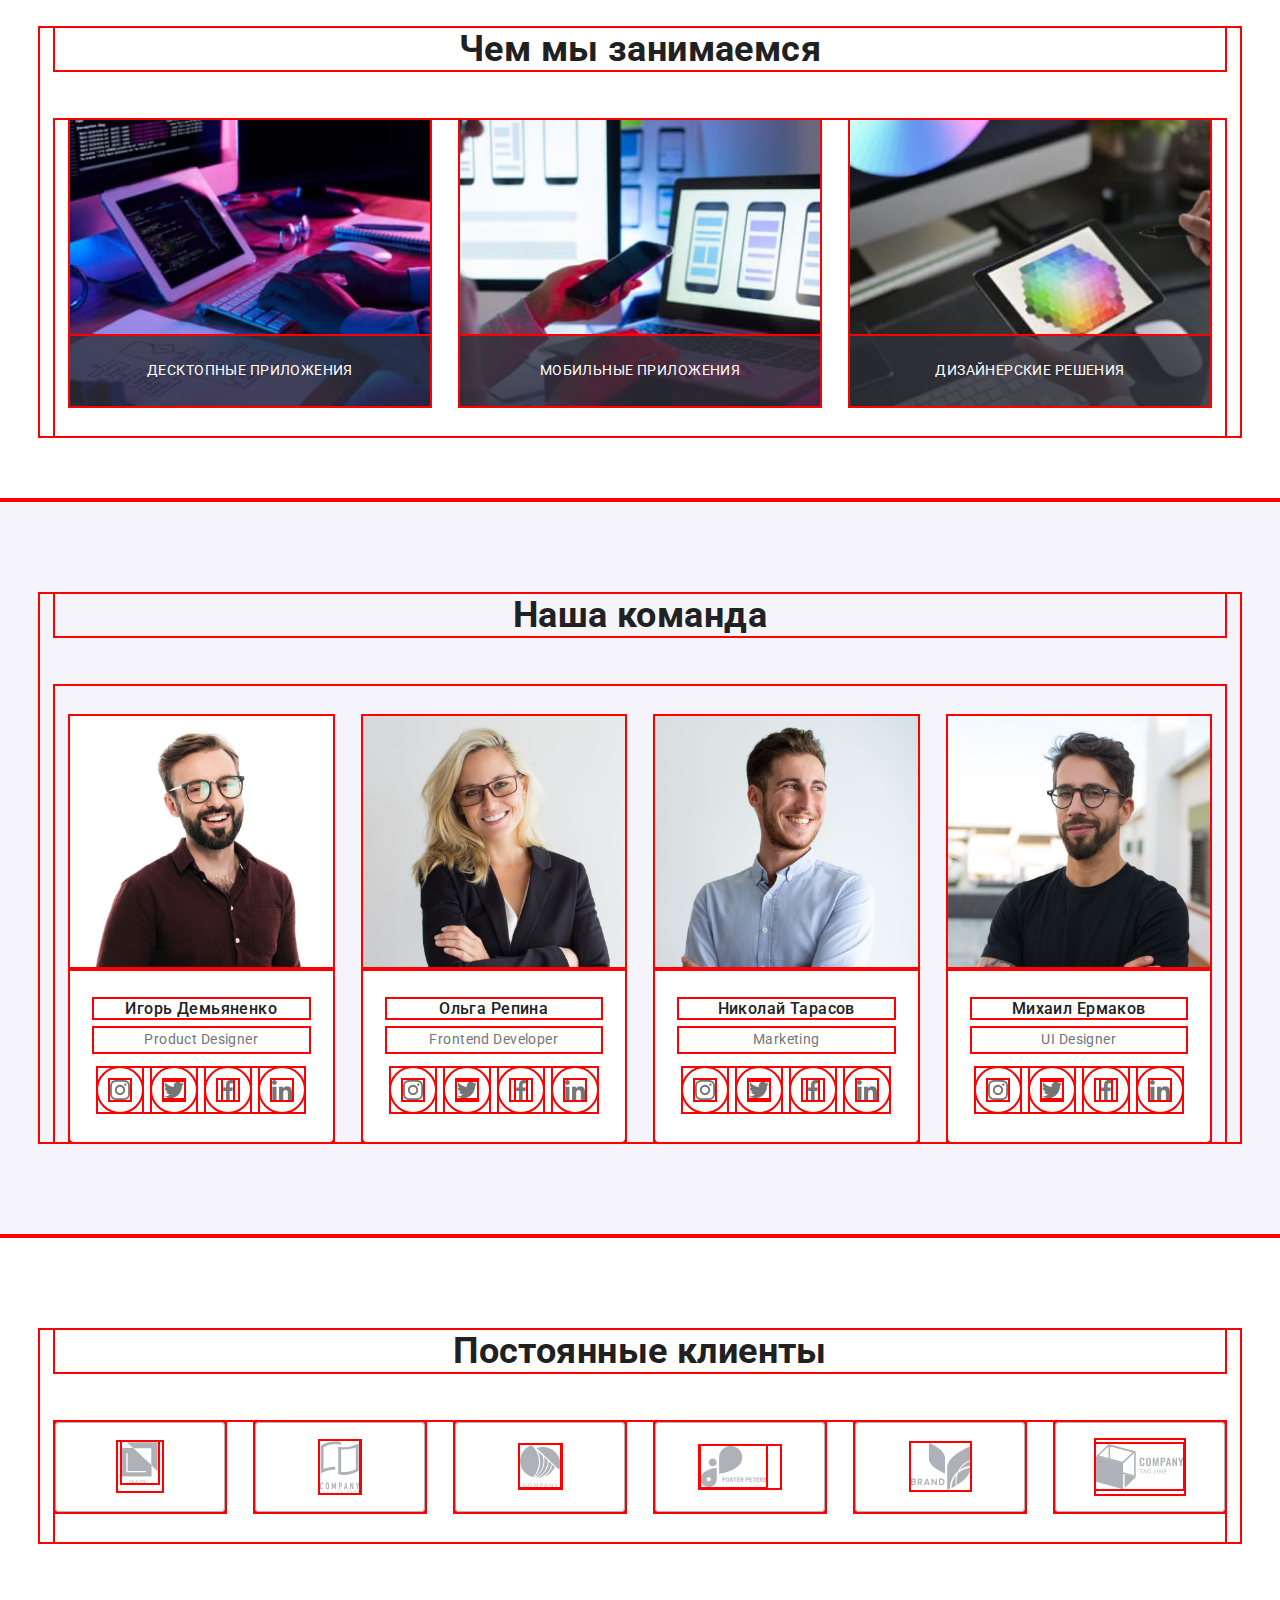
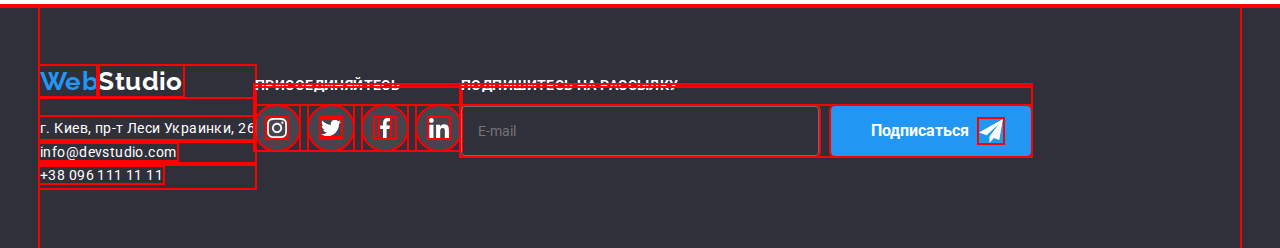
==== commit 5edd176f: "додає мобільне меню" ====
--- a/index.html
+++ b/index.html
@@ -47,13 +47,46 @@
         <use href="./images/sprite.svg#icon-smartphone"></use>
         </svg>+38 096 111 11 11</a></li>
     </ul>
+    <button class="mobile-menu-btn" data-menu-button>
+        <svg class="mobile-menu-icon">
+            <use class="icon-menu" href="./images/sprite.svg#icon-mobmenu"></use>
+            <use class="icon-close" href="./images/sprite.svg#icon-close_40px"></use>
+        </svg>
+    </button>
 </section>
 </div>
 </div>
 </div>
 </div>
 </header>
- 
+
+<div class="mobile-menu" data-menu>
+<ul class="menu list">
+    <li class="menu__item"><a class="link menu__link current menu__link--current"
+            href="./index.html">Студия</a></li>
+    <li class="menu__item"><a class="link menu__link" href="./portfolio.html">Портфолио</a></li>
+    <li class="menu__item"><a class="link menu__link" href="">Контакты</a></li>
+</ul>
+
+<ul class="auth-nav--mobile list">
+    <li class="auth-nav--mobile__item">
+        <a class="auth-nav--mobile__link link" href="mailto:info@devstudio.com">info@devstudio.com</a>
+    </li>
+
+    <li class="auth-nav--mobile__item">
+        <a class="auth-nav--mobile__link link" href="tel:+380961111111">+38 096 111 11 11</a>
+    </li>
+</ul>
+
+<ul class="social-icons--mobile list">
+    <li>Instagram</li>
+    <li>Twitter</li>
+    <li>Facebook</li>
+    <li>LinkedIn</li>
+</ul>
+</div>
+
+
 <main>
      
     <!--Герой-->
@@ -446,7 +479,7 @@
 
 
 
-
+<script src="./js/menu.js"></script>
 <script src="./js/modal.js"></script>
 </body>
 </html>--- a/css/main.min.css
+++ b/css/main.min.css
@@ -1,2 +1,2 @@
-:root{--main-text-colour: #757575;--background-colour: #ffffff;--accent-colour: #2196f3;--title-colour: #212121;--ligth-text-colour: #ffffff;--dark-bg-colour: #2f303a;--light-bg-colour: #f5f4fa;--font: Roboto, sans-serif}body{font-family:var(--font);font-size:14px;line-height:1.71;letter-spacing:0.03em;color:var(--main-text-colour);background-color:var(--background-colour);margin:0}a{text-decoration:none}button{border:none}.visually-hidden{position:absolute !important;clip:rect(1px 1px 1px 1px);clip:rect(1px, 1px, 1px, 1px);padding:0 !important;border:0 !important;height:1px !important;width:1px !important;overflow:hidden}h1,h2,h3,h4,p{margin-top:0px;margin-bottom:0px}.link{text-decoration:none;color:inherit}.list{list-style:none;padding:0px;margin:0px}.section{padding-bottom:94px;padding-top:94px}.container{width:1200px;padding:0 15px;margin:0 auto;box-sizing:border-box}img{display:block;max-width:100%;height:auto}.container{width:1200px;padding:0 15px;margin:0 auto;box-sizing:border-box}@media screen and (min-width: 480px){.container{width:480px}}@media screen and (min-width: 768px){.container{width:768px}}@media screen and (min-width: 1200px){.container{width:1200px}}.section__title{margin-bottom:50px;font-weight:700;font-size:36px;line-height:1.17;text-align:center;color:var(--title-colour)}.page-header{border-bottom:1px solid #ececec;justify-content:space-between;padding:0}.novigation{display:flex;width:100%;justify-content:space-between;align-items:center}.main-menu{display:flex;width:100%;justify-content:space-between;align-items:center}.main-novigation{display:flex;align-items:center;margin-right:auto}.logo{color:var(--title-colour);font-family:Raleway;font-weight:700;font-size:26px;line-height:1.19}.logo:hover,.logo:focus{text-decoration:underline}.logo-textcolor{color:var(--accent-colour)}.studio-textcolor{color:var(--ligth-text-colour)}.link-logo{align-items:center;margin-right:93px}.site-nav{display:flex}.site-nav__item{color:var(--title-colour);font-weight:500}.site-nav__link{position:relative;display:block;padding-top:32px;padding-bottom:32px;transition:color 250ms cubic-bezier(0.4, 0, 0.2, 1)}.site-nav__link:hover,.site-nav__link:focus{color:var(--accent-colour)}.site-nav__link--current::after{position:absolute;content:'';display:block;margin-top:28px;width:100%;height:4px;background:#2196f3;border-radius:2px}.site-nav__link--current{color:var(--accent-colour)}.site-nav__item+.site-nav__item{margin-left:50px}.auth-nav{display:flex;margin-left:auto;align-items:center}.auth-nav__item+.auth-nav__item{margin-left:50px}.auth-nav__link{padding-top:32px;padding-bottom:32px;font-weight:500;transition:color 250ms cubic-bezier(0.4, 0, 0.2, 1)}.auth-nav__link:hover,.auth-nav__link:focus{color:var(--accent-colour)}.auth-nav__link:hover:hover .auth-nav__icon,.auth-nav__link:hover:focus .auth-nav__icon,.auth-nav__link:focus:hover .auth-nav__icon,.auth-nav__link:focus:focus .auth-nav__icon{fill:currentColor}.auth-nav__icon{margin-right:10px;fill:currentColor}.button{display:block;font-family:inherit;text-align:center;text-align:center;border-color:1px solid transparent;cursor:pointer;transition:color 250ms cubic-bezier(0.4, 0, 0.2, 1),background-color 250ms cubic-bezier(0.4, 0, 0.2, 1)}.hero{background-color:var(--dark-bg-colour);background-image:linear-gradient(rgba(47,48,58,0.4), rgba(47,48,58,0.4)),url("../images/hero.jpg");background-repeat:no-repeat;max-width:1600px;height:600px;padding-top:200px;padding-bottom:200px;overflow:hidden}.hero__title{font-weight:900;font-size:44px;line-height:1.36;text-align:center;letter-spacing:0.06em;text-transform:uppercase;color:var(--ligth-text-colour);margin:0 auto 30px;width:696px}.hero__button{display:block;border-radius:4px;padding:10px 32px;min-width:200px;margin:0 auto;font-family:inherit;font-weight:700;font-size:16px;line-height:1.86;color:var(--ligth-text-colour);background-color:var(--accent-colour);cursor:pointer;align-items:center;text-align:center;transition:background-color 250ms cubic-bezier(0.4, 0, 0.2, 1)}.hero__button:hover,.hero__button:focus{background-color:#188ce8}.section-benefit__title{margin:0px;padding:0px}.benefit-list__title{margin-bottom:10px;margin-top:30px;font-weight:700;font-size:14px;line-height:1.14;text-transform:uppercase;color:var(--title-colour)}@media screen and (min-width: 480px){.benefit-list__title{text-align:center}}@media screen and (min-width: 768px){.benefit-list__title{text-align:left}}@media screen and (min-width: 768px){.benefit-list{display:flex;flex-wrap:wrap;padding:0px;margin:0px;margin-right:-30px}}@media screen and (min-width: 1200px){.benefit-list{display:flex;padding:0px;margin:0px;margin-right:-30px}}@media screen and (min-width: 768px){.benefit-list__item{flex-basis:calc((100% / 2) - 30px);margin-right:30px}}@media screen and (min-width: 1200px){.benefit-list__item{flex-basis:calc(100% / 4 - 30px);margin-right:30px}}.benefit-list__item::before{display:flex;background-size:contain;content:'';background-repeat:no-repeat;background-size:70px 70px;background-position:center;background-color:#f5f4fa}@media screen and (max-width: 767px){.benefit-list__item::before{height:120px;width:450px}}@media screen and (min-width: 768px){.benefit-list__item::before{height:120px;width:354px}}@media screen and (min-width: 1200px){.benefit-list__item::before{height:120px;width:270px}}.benefit-list__item:nth-child(1)::before{background-image:url("../images/antenna.svg")}.benefit-list__item:nth-child(2)::before{background-image:url("../images/clock.svg")}.benefit-list__item:nth-child(3)::before{background-image:url("../images/diagram.svg")}.benefit-list__item:nth-child(4)::before{background-image:url("../images/astronaut.svg")}@media screen and (max-width: 1119px){.section-activities{display:none}}.activities-list{display:flex;padding:0;margin:0;margin-right:-30px;margin-bottom:-30px}.activities-list__item{position:relative;flex-basis:calc(100% / 3 - 30px);margin-right:30px;margin-bottom:30px}.activities-list__text{position:absolute;bottom:0;left:0;padding-top:27px;padding-bottom:27px;width:100%;white-space:nowrap;font-weight:400;font-size:14px;line-height:1.14;text-align:center;text-transform:uppercase;color:var(--ligth-text-colour);background-color:rgba(47,48,58,0.8)}.team-section{background-color:var(--light-bg-colour)}.team-list__title{margin-bottom:10px;font-weight:500;font-size:16px;line-height:1.19;color:var(--title-colour);text-align:center}@media screen and (min-width: 768px){.team-list{display:flex;flex-wrap:wrap;justify-content:center;padding:0;margin:0;margin-right:-30px}}@media screen and (min-width: 1200px){.team-list{flex-wrap:nowrap}}.team-list__item{margin-right:30px;margin-top:30px;text-align:center;box-shadow:0px 1px 3px rgba(0,0,0,0.12),0px 1px 1px rgba(0,0,0,0.14),0px 2px 1px rgba(0,0,0,0.2);border-radius:0px 0px 4px 4px}@media screen and (min-width: 768px){.team-list__item{flex-basis:calc((100% / 2) - 30px)}}@media screen and (min-width: 1200px){.team-list__item{flex-basis:calc((100% / 4) - 30px)}}.team-list__text{text-align:center;margin-bottom:16px}.team-list__content{padding-bottom:30px;padding-top:30px;padding-left:24px;padding-right:24px;background-color:var(--background-colour)}.social-icons{display:inline-flex}.social-icons__icon{width:20px;height:20px;fill:var(--main-text-colour)}.social-icons__item+.social-icons__item{margin-left:10px}.social-icons__link{display:flex;justify-content:center;align-items:center;width:44px;height:44px;border-radius:50%;transition:background-color 250ms cubic-bezier(0.4, 0, 0.2, 1)}.social-icons__link:hover,.social-icons__link:focus{background-color:var(--accent-colour)}.social-icons__link:hover .social-icons__icon,.social-icons__link:focus .social-icons__icon{fill:var(--ligth-text-colour)}.social-icons--footer{display:inline-flex}.social-icons__icon--footer{width:20px;height:20px;fill:var(--ligth-text-colour)}.social-icons__link{display:flex;justify-content:center;align-items:center;width:44px;height:44px;border-radius:50%;background:rgba(255,255,255,0.1)}.clients-section{padding-top:94px;padding-bottom:94px}.clients-list{display:flex;margin-bottom:-30px;margin-right:-30px}@media screen and (min-width: 480px){.clients-list{flex-wrap:wrap}}@media screen and (min-width: 480px){.clients-list__link{display:flex;flex-wrap:wrap;justify-content:center;align-items:center;height:90px;width:210px;border:1px solid #afb1b8;border-radius:4px;transition:border 250ms cubic-bezier(0.4, 0, 0.2, 1)}}@media screen and (min-width: 480px) and (min-width: 768px){.clients-list__link{width:226px}}@media screen and (min-width: 480px) and (min-width: 1200px){.clients-list__link{flex-wrap:nowrap;width:170px}}@media screen and (min-width: 480px){.clients-list__link:hover,.clients-list__link:focus{border:1px solid var(--accent-colour)}}.clients-list__link:hover .clients-list__icon,.clients-list__link:focus .clients-list__icon{fill:var(--accent-colour)}.clients-list__item{margin-right:30px;margin-bottom:30px}@media screen and (min-width: 480px){.clients-list__item{flex-basis:calc(100% / 2 - 30px)}}@media screen and (min-width: 480px){.clients-list__item{flex-basis:calc(100% / 3 - 30px)}}@media screen and (min-width: 480px){.clients-list__item{flex-basis:calc(100% / 6 - 30px)}}.clients-list__icon{fill:#afb1b8;transition:fill 250ms cubic-bezier(0.4, 0, 0.2, 1)}.footer-section{background-color:var(--dark-bg-colour)}@media screen and (min-width: 768px) and (max-width: 1119px){.footer-block{display:flex;flex-wrap:wrap;justify-content:space-between;align-items:baseline;padding-top:60px;padding-bottom:60px;padding-left:76px;padding-right:89px}}@media screen and (min-width: 1200px){.footer-block{display:flex;align-items:baseline;padding-top:60px;padding-bottom:60px;padding-left:0px;padding-right:0px;flex-basis:calc((50%-45px) / 2)}}.footer-block__logo{display:block;margin-bottom:20px}@media screen and (max-width: 767px){.footer-block__logo{margin-top:60px;text-align:center}}@media screen and (min-width: 768px){.footer-block__logo{text-align:center}}@media screen and (min-width: 1200px){.footer-block__logo{text-align:left}}@media screen and (min-width: 1200px){.footer-block:last-child{flex-basis:calc(50%-15px)}}.footer-links__title{display:block;margin-bottom:20px;font-weight:700;font-size:14px;line-height:1.17px;color:var(--ligth-text-colour)}@media screen and (max-width: 767px){.footer-links__title{text-align:center}}@media screen and (min-width: 768px){.footer-links__title{text-align:center}}@media screen and (min-width: 1200px){.footer-links__title{text-align:left}}.footer-links{display:block}@media screen and (max-width: 767px){.footer-links{text-align:center;margin-bottom:60px}}@media screen and (min-width: 768px){.footer-links{flex-basis:calc(100%-76px / 2)}}@media screen and (min-width: 1200px){.footer-links{flex-basis:calc((50%-45px) / 2);text-align:left}}.adress-block{display:inline-block}@media screen and (max-width: 767px){.adress-block{margin-left:124px;margin-right:124px;margin-bottom:60px;white-space:nowrap;text-align:center}}@media screen and (min-width: 768px){.adress-block{margin:0}}@media screen and (min-width: 1200px){.adress-block{flex-basis:calc((50%-45px) / 2);text-align:left;margin:0}}.adress-list__item{font-weight:400;font-style:normal;font-size:14px;line-height:1.71;color:var(--ligth-text-colour)}.adress-list__link{color:var(--ligth-text-colour);font-style:normal;transition:color 250ms cubic-bezier(0.4, 0, 0.2, 1)}.adress-list__link:hover,.adress-list__link:focus{color:var(--accent-colour)}@media screen and (max-width: 1119px){.subscribe{text-align:center;margin-top:60px;margin-bottom:0;margin-left:auto;margin-right:auto}}@media screen and (min-width: 1200px){.subscribe{text-align:left;margin:0}}.subscribe__title{display:block;margin-bottom:20px;font-weight:700;font-size:14px;line-height:1.17px;color:var(--ligth-text-colour)}@media screen and (min-width: 1200px){.subscribe__title{text-align:left}}.subscribe__items{display:flex}@media screen and (max-width: 767px){.subscribe__items{flex-wrap:wrap}}@media screen and (min-width: 768px){.subscribe__items{display:block}}@media screen and (min-width: 1200px){.subscribe__items{display:flex;flex-wrap:nowrap}}.subscribe__input{display:block;width:358px;height:50px;margin-right:12px;padding:16px;background-color:transparent;border:1px solid rgba(255,255,255,0.3);border-radius:4px}@media screen and (min-width: 480px){.subscribe__input{width:450px}}@media screen and (min-width: 768px){.subscribe__input{width:450px}}@media screen and (min-width: 1200px){.subscribe__input{width:358px}}.submit__button{position:relative;display:block;border-radius:4px;padding-top:10px;padding-bottom:10px;padding-right:29px;min-width:200px;font-family:inherit;font-weight:700;font-size:16px;line-height:1.86;color:var(--ligth-text-colour);background-color:var(--accent-colour);cursor:pointer;align-items:center;text-align:center;transition:background-color 250ms cubic-bezier(0.4, 0, 0.2, 1)}.submit__button:hover,.submit__button:focus{background-color:#188ce8}@media screen and (max-width: 1119px){.submit__button{margin-top:20px;margin-left:auto;margin-right:auto}}@media screen and (min-width: 1200px){.submit__button{margin:0}}.submit__button::after{content:'';position:absolute;top:50%;transform:translateY(-50%);display:inline-block;margin-left:10px;margin-right:13px;width:24px;height:24px;background-color:transparent;background-image:url("../images/icon/iconsend.svg")}.backdrop{position:fixed;top:0;left:0;width:100%;height:100%;opacity:1;transition:opacity 250ms cubic-bezier(0.4, 0, 0.2, 1);background-color:rgba(0,0,0,0.2)}.modal{position:absolute;top:50%;left:50%;transform:translate(-50%, -50%) scale(1);min-width:528px;min-height:581px;padding:37px 40px;background-color:var(--background-colour);box-shadow:0px 1px 3px rgba(0,0,0,0.12),0px 1px 1px rgba(0,0,0,0.14),0px 2px 1px rgba(0,0,0,0.2);border-radius:4px;transition:transform 250ms cubic-bezier(0.4, 0, 0.2, 1)}.is-hidden .modal{transform:translate(100%, 100%) scale(0.2)}.backdrop.is-hidden{opacity:0;visibility:hidden;pointer-events:none}.modal__button-close{position:absolute;top:8px;right:8px;width:30px;height:30px;background-color:transparent;border:1px solid rgba(0,0,0,0.1);border-radius:50%;cursor:pointer}.modal__button-close:hover .modal__icon-close,.modal__button-close:focus .moda__icon-close{fill:var(--accent-colour);transition:transform 250ms cubic-bezier(0.4, 0, 0.2, 1)}.modal__link{color:var(--accent-colour);text-decoration:underline}.modal__send-button{display:block;border-radius:4px;padding:10px 32px;min-width:200px;margin:0 auto;font-family:inherit;font-weight:700;font-size:16px;line-height:1.86;color:var(--ligth-text-colour);background-color:var(--accent-colour);cursor:pointer;align-items:center;text-align:center;transition:background-color 250ms cubic-bezier(0.4, 0, 0.2, 1)}.modal__send-button:hover,.modal__send-button:focus{background-color:#188ce8}.form__title{margin-bottom:12px;font-weight:700;font-size:20px;line-height:1.17;text-align:center;color:var(--title-colour)}.form__field{position:relative;display:block}.form__label{display:block}.form__input{width:448px;height:40px;padding-left:42px;margin-top:10px;margin-bottom:10px;border:1px solid rgba(33,33,33,0.2);border-radius:4px;cursor:pointer}.form__input:focus{outline:transparent;border:1px solid var(--accent-colour);border-radius:4px;transition:transform 250ms cubic-bezier(0.4, 0, 0.2, 1)}.form__textarea{width:448px;padding:12px 16px;margin-top:10px;margin-bottom:20px;border:1px solid rgba(33,33,33,0.2);border-radius:4px;resize:none}.form__textarea-label{display:block}.form__textarea:focus{outline:transparent;border:1px solid var(--accent-colour);border-radius:4px;transition:transform 250ms cubic-bezier(0.4, 0, 0.2, 1)}.form__icon{position:absolute;top:45px;left:15px;fill:var(--title-colour);transition:transform 250ms cubic-bezier(0.4, 0, 0.2, 1)}.form__input:focus+.icon-form{fill:var(--accent-colour);transition:transform 250ms cubic-bezier(0.4, 0, 0.2, 1)}.checkbox-label{display:block;margin-bottom:30px}.checkbox-label__checkbox{position:absolute;-webkit-appearance:none;-moz-appearance:none;appearance:none}.checkbox-label__icon{display:inline-block;width:16px;height:15px;margin-right:7px;border:1px solid var(--title-colour)}.checkbox-label__checkbox:checked+.checkbox-label__icon{background-color:var(--accent-colour);background-image:url("../images/iconcheck.svg");background-size:contain;background-origin:border-box;border:transparent}.button{display:block;padding-left:22px;padding-right:22px;padding-top:6px;padding-bottom:6px;min-width:73px;border-radius:4px;font-family:inherit;font-weight:500;font-size:16px;line-height:1.62;text-align:center;color:var(--title-colour);border-color:1px solid transparent;background-color:var(--light-bg-colour);cursor:pointer;transition:color 250ms cubic-bezier(0.4, 0, 0.2, 1),background-color 250ms cubic-bezier(0.4, 0, 0.2, 1)}.button:hover,.button:focus{color:var(--ligth-text-colour);background-color:var(--accent-colour)}@media screen and (min-width: 480px){.button__list{display:flex;flex-wrap:wrap}}@media screen and (min-width: 768px){.button__list{flex-wrap:nowrap;justify-content:center;margin-top:100px}}.button__list .item+.item{margin-left:8px}.works__title{font-weight:700;font-size:18px;line-height:2;letter-spacing:0.06em;color:var(--title-colour);text-align:left}@media screen and (min-width: 768px){.works__list{display:flex;flex-wrap:wrap;margin-right:-30px;margin-bottom:-30px}}@media screen and (min-width: 768px){.works__item{flex-basis:calc(100% / 2 - 30px);margin-right:30px;margin-bottom:30px}}@media screen and (min-width: 1200px){.works__item{flex-basis:calc(100% / 3 - 30px)}}.works__title{margin-bottom:4px;white-space:nowrap}.card__item{padding-left:24px;padding-right:24px;padding-top:20px;padding-bottom:20px;border:1px solid #eeeeee;background-color:var(--background-colour)}.works__link{display:block;transition:box-shadow 250ms cubic-bezier(0.4, 0, 0.2, 1)}.works__link:hover,.works__link:focus{box-shadow:0px 1px 1px rgba(0,0,0,0.12),0px 4px 4px rgba(0,0,0,0.06),1px 4px 6px rgba(0,0,0,0.16)}.works__overlay{position:relative;overflow:hidden}.works__discribe{position:absolute;display:block;top:0;left:0;font-weight:400;font-size:18px;line-height:1.56;color:var(--ligth-text-colour);text-align:left;padding:63px 24px;opacity:0}.works__item:hover .works__discribe,.works__item:focus .works__discribe{opacity:1}.works__overlay::before{position:absolute;content:'';display:inline-block;width:100%;height:100%;top:0;left:0;background-color:rgba(33,150,243,0.9);transform:translatey(100%);transition:transform 250ms cubic-bezier(0.4, 0, 0.2, 1)}.works__overlay:hover::before,.works__overlay:focus::before{opacity:1}.works__item:hover .works__overlay::before,.works__item:focus .works__overlay::before{transform:translatey(0)}
+:root{--main-text-colour: #757575;--background-colour: #ffffff;--accent-colour: #2196f3;--title-colour: #212121;--ligth-text-colour: #ffffff;--dark-bg-colour: #2f303a;--light-bg-colour: #f5f4fa;--font: Roboto, sans-serif}body{font-family:var(--font);font-size:14px;line-height:1.71;letter-spacing:0.03em;color:var(--main-text-colour);background-color:var(--background-colour);margin:0}*,*::before,*::after{box-sizing:inherit;outline:2px solid red}a{text-decoration:none}button{border:none}.visually-hidden{position:absolute !important;clip:rect(1px 1px 1px 1px);clip:rect(1px, 1px, 1px, 1px);padding:0 !important;border:0 !important;height:1px !important;width:1px !important;overflow:hidden}h1,h2,h3,h4,p{margin-top:0px;margin-bottom:0px}.link{text-decoration:none;color:inherit}.list{list-style:none;padding:0px;margin:0px}.section{padding-bottom:94px;padding-top:94px}img{display:block;width:100%;height:auto}.container{width:100%;padding:0 15px;margin:0 auto;box-sizing:border-box}@media screen and (min-width: 480px){.container{max-width:480px}}@media screen and (min-width: 768px){.container{max-width:768px}}@media screen and (min-width: 1200px){.container{max-width:1200px}}.section__title{margin-bottom:50px;font-weight:700;font-size:36px;line-height:1.17;text-align:center;color:var(--title-colour)}.page-header{border-bottom:1px solid #ececec;justify-content:space-between;padding:0}.novigation{display:flex;width:100%;justify-content:space-between;align-items:center}.main-menu{display:flex;width:100%;justify-content:space-between;align-items:center}.main-novigation{display:flex;align-items:center;margin-right:auto}.logo{color:var(--title-colour);font-family:Raleway;font-weight:700;font-size:26px;line-height:1.19}.logo:hover,.logo:focus{text-decoration:underline}.logo-textcolor{color:var(--accent-colour)}.studio-textcolor{color:var(--ligth-text-colour)}.link-logo{align-items:center;margin-right:93px}.site-nav{display:flex}@media screen and (max-width: 767.98px){.site-nav{display:none}}.site-nav__item{color:var(--title-colour);font-weight:500}.site-nav__link{position:relative;display:block;padding-top:32px;padding-bottom:32px;transition:color 250ms cubic-bezier(0.4, 0, 0.2, 1)}.site-nav__link:hover,.site-nav__link:focus{color:var(--accent-colour)}.site-nav__link--current::after{position:absolute;content:'';display:block;margin-top:28px;width:100%;height:4px;background:#2196f3;border-radius:2px}.site-nav__link--current{color:var(--accent-colour)}.site-nav__item+.site-nav__item{margin-left:50px}@media screen and (max-width: 767.98px){.auth-nav{display:none}}@media screen and (min-width: 1200){.auth-nav{display:flex;margin-left:auto;align-items:center}}.auth-nav__item+.auth-nav__item{margin-left:50px}.auth-nav__link{padding-top:32px;padding-bottom:32px;font-weight:500;transition:color 250ms cubic-bezier(0.4, 0, 0.2, 1)}.auth-nav__link:hover,.auth-nav__link:focus{color:var(--accent-colour)}.auth-nav__link:hover:hover .auth-nav__icon,.auth-nav__link:hover:focus .auth-nav__icon,.auth-nav__link:focus:hover .auth-nav__icon,.auth-nav__link:focus:focus .auth-nav__icon{fill:currentColor}.auth-nav__icon{margin-right:10px;fill:currentColor}.button{display:block;font-family:inherit;text-align:center;text-align:center;border-color:1px solid transparent;cursor:pointer;transition:color 250ms cubic-bezier(0.4, 0, 0.2, 1),background-color 250ms cubic-bezier(0.4, 0, 0.2, 1)}.hero{background-color:var(--dark-bg-colour);background-image:linear-gradient(rgba(47,48,58,0.4), rgba(47,48,58,0.4)),url("../images/hero.jpg");background-repeat:no-repeat;max-width:1600px;height:600px;padding-top:200px;padding-bottom:200px;overflow:hidden}.hero__title{font-weight:900;font-size:44px;line-height:1.36;text-align:center;letter-spacing:0.06em;text-transform:uppercase;color:var(--ligth-text-colour);margin:0 auto 30px;width:696px}.hero__button{display:block;border-radius:4px;padding:10px 32px;min-width:200px;margin:0 auto;font-family:inherit;font-weight:700;font-size:16px;line-height:1.86;color:var(--ligth-text-colour);background-color:var(--accent-colour);cursor:pointer;align-items:center;text-align:center;transition:background-color 250ms cubic-bezier(0.4, 0, 0.2, 1)}.hero__button:hover,.hero__button:focus{background-color:#188ce8}.section-benefit__title{margin:0px;padding:0px}.benefit-list__title{margin-bottom:10px;margin-top:30px;font-weight:700;font-size:14px;line-height:1.14;text-transform:uppercase;color:var(--title-colour)}@media screen and (min-width: 480px){.benefit-list__title{text-align:center}}@media screen and (min-width: 768px){.benefit-list__title{text-align:left}}@media screen and (min-width: 768px){.benefit-list{display:flex;flex-wrap:wrap;justify-content:space-around;padding:0px;margin:0px}}@media screen and (min-width: 1200px){.benefit-list{display:flex;padding:0px;margin:0px}}@media screen and (min-width: 768px){.benefit-list__item{flex-basis:calc((100% - 30px * 2) / 2)}}@media screen and (min-width: 1200px){.benefit-list__item{flex-basis:calc((100% - 30px * 4) / 4)}}.benefit-list__item::before{display:flex;background-size:contain;content:'';background-repeat:no-repeat;background-size:70px 70px;background-position:center;background-color:#f5f4fa}@media screen and (min-width: 480px){.benefit-list__item::before{height:120px;width:450px}}@media screen and (min-width: 768px){.benefit-list__item::before{height:120px;width:354px}}@media screen and (min-width: 1200px){.benefit-list__item::before{height:120px;width:270px}}.benefit-list__item:nth-child(1)::before{background-image:url("../images/antenna.svg")}.benefit-list__item:nth-child(2)::before{background-image:url("../images/clock.svg")}.benefit-list__item:nth-child(3)::before{background-image:url("../images/diagram.svg")}.benefit-list__item:nth-child(4)::before{background-image:url("../images/astronaut.svg")}@media screen and (max-width: 1119px){.section-activities{display:none}}.activities-list{display:flex;padding:0;margin:0;margin-bottom:-30px;justify-content:space-around}.activities-list__item{position:relative;flex-basis:calc((100% - 30px * 3) / 3);margin-bottom:30px}.activities-list__text{position:absolute;bottom:0;left:0;padding-top:27px;padding-bottom:27px;width:100%;white-space:nowrap;font-weight:400;font-size:14px;line-height:1.14;text-align:center;text-transform:uppercase;color:var(--ligth-text-colour);background-color:rgba(47,48,58,0.8)}.team-section{background-color:var(--light-bg-colour)}.team-list__title{margin-bottom:10px;font-weight:500;font-size:16px;line-height:1.19;color:var(--title-colour);text-align:center}@media screen and (min-width: 768px){.team-list{display:flex;flex-wrap:wrap;justify-content:space-around;padding:0;margin:0}}@media screen and (min-width: 1200px){.team-list{flex-wrap:nowrap}}@media screen and (min-width: 480px){.team-list__item{margin-top:30px;text-align:center;box-shadow:0px 1px 3px rgba(0,0,0,0.12),0px 1px 1px rgba(0,0,0,0.14),0px 2px 1px rgba(0,0,0,0.2);border-radius:0px 0px 4px 4px}}@media screen and (min-width: 768px){.team-list__item{flex-basis:calc((100% / 2) - 30px)}}@media screen and (min-width: 1200px){.team-list__item{flex-basis:calc((100% / 4) - 30px)}}.team-list__text{text-align:center;margin-bottom:16px}.team-list__content{padding-bottom:30px;padding-top:30px;padding-left:24px;padding-right:24px;background-color:var(--background-colour)}.social-icons{display:inline-flex}.social-icons__icon{width:20px;height:20px;fill:var(--main-text-colour)}.social-icons__item+.social-icons__item{margin-left:10px}.social-icons__link{display:flex;justify-content:center;align-items:center;width:44px;height:44px;border-radius:50%;transition:background-color 250ms cubic-bezier(0.4, 0, 0.2, 1)}.social-icons__link:hover,.social-icons__link:focus{background-color:var(--accent-colour)}.social-icons__link:hover .social-icons__icon,.social-icons__link:focus .social-icons__icon{fill:var(--ligth-text-colour)}.social-icons--footer{display:inline-flex}.social-icons__icon--footer{width:20px;height:20px;fill:var(--ligth-text-colour)}.social-icons__link{display:flex;justify-content:center;align-items:center;width:44px;height:44px;border-radius:50%;background:rgba(255,255,255,0.1)}.clients-section{padding-top:94px;padding-bottom:94px}.clients-list{display:flex;margin-bottom:-30px;justify-content:space-between}@media screen and (min-width: 480px){.clients-list{flex-wrap:wrap}}@media screen and (min-width: 480px){.clients-list__link{display:flex;flex-wrap:wrap;justify-content:center;align-items:center;height:90px;width:210px;border:1px solid #afb1b8;border-radius:4px;transition:border 250ms cubic-bezier(0.4, 0, 0.2, 1)}}@media screen and (min-width: 480px) and (min-width: 768px){.clients-list__link{width:226px}}@media screen and (min-width: 480px) and (min-width: 1200px){.clients-list__link{flex-wrap:nowrap;width:170px}}@media screen and (min-width: 480px){.clients-list__link:hover,.clients-list__link:focus{border:1px solid var(--accent-colour)}}.clients-list__link:hover .clients-list__icon,.clients-list__link:focus .clients-list__icon{fill:var(--accent-colour)}.clients-list__item{margin-bottom:30px}@media screen and (min-width: 480px){.clients-list__item{flex-basis:calc((100% - 30px * 2) / 2)}}@media screen and (min-width: 768px){.clients-list__item{flex-basis:calc((100% - 30px * 3) / 3)}}@media screen and (min-width: 1200px){.clients-list__item{flex-basis:calc((100% - 30px * 6) / 6)}}.clients-list__icon{fill:#afb1b8;transition:fill 250ms cubic-bezier(0.4, 0, 0.2, 1)}.footer-section{background-color:var(--dark-bg-colour)}@media screen and (min-width: 480px){.footer-block{padding-top:60px;padding-bottom:60px}}@media screen and (min-width: 768px) and (max-width: 1119px){.footer-block{display:flex;flex-wrap:wrap;justify-content:space-between;align-items:baseline;padding-left:76px;padding-right:89px}}@media screen and (min-width: 1200px){.footer-block{display:flex;align-items:baseline;padding-left:0px;padding-right:0px;flex-basis:calc((50%-45px) / 2)}}.footer-block__logo{display:block;margin-bottom:20px}@media screen and (max-width: 767px){.footer-block__logo{margin-top:60px;text-align:center}}@media screen and (min-width: 768px){.footer-block__logo{text-align:center}}@media screen and (min-width: 1200px){.footer-block__logo{text-align:left}}@media screen and (min-width: 1200px){.footer-block:last-child{flex-basis:calc(50%-15px)}}.footer-links__title{display:block;margin-bottom:20px;font-weight:700;font-size:14px;line-height:1.17px;color:var(--ligth-text-colour)}@media screen and (max-width: 767px){.footer-links__title{text-align:center}}@media screen and (min-width: 768px){.footer-links__title{text-align:center}}@media screen and (min-width: 1200px){.footer-links__title{text-align:left}}.footer-links{display:block}@media screen and (max-width: 767px){.footer-links{text-align:center;margin-bottom:60px}}@media screen and (min-width: 768px){.footer-links{flex-basis:calc(100%-76px / 2)}}@media screen and (min-width: 1200px){.footer-links{flex-basis:calc((50%-45px) / 2);text-align:left}}.adress-block{display:inline-block}@media screen and (max-width: 767px){.adress-block{margin-left:124px;margin-right:124px;margin-bottom:60px;white-space:nowrap;text-align:center}}@media screen and (min-width: 768px){.adress-block{margin:0}}@media screen and (min-width: 1200px){.adress-block{flex-basis:calc((50%-45px) / 2);text-align:left;margin:0}}.adress-list__item{font-weight:400;font-style:normal;font-size:14px;line-height:1.71;color:var(--ligth-text-colour)}.adress-list__link{color:var(--ligth-text-colour);font-style:normal;transition:color 250ms cubic-bezier(0.4, 0, 0.2, 1)}.adress-list__link:hover,.adress-list__link:focus{color:var(--accent-colour)}@media screen and (max-width: 1119px){.subscribe{text-align:center;margin-top:60px;margin-bottom:0;margin-left:auto;margin-right:auto}}@media screen and (min-width: 1200px){.subscribe{text-align:left;margin:0}}.subscribe__title{display:block;margin-bottom:20px;font-weight:700;font-size:14px;line-height:1.17px;color:var(--ligth-text-colour)}@media screen and (min-width: 1200px){.subscribe__title{text-align:left}}.subscribe__items{display:flex}@media screen and (max-width: 767px){.subscribe__items{flex-wrap:wrap}}@media screen and (min-width: 768px){.subscribe__items{display:block}}@media screen and (min-width: 1200px){.subscribe__items{display:flex;flex-wrap:nowrap}}.subscribe__input{display:block;width:358px;height:50px;margin-right:12px;padding:16px;background-color:transparent;border:1px solid rgba(255,255,255,0.3);border-radius:4px}@media screen and (min-width: 480px){.subscribe__input{width:450px}}@media screen and (min-width: 768px){.subscribe__input{width:450px}}@media screen and (min-width: 1200px){.subscribe__input{width:358px}}.submit__button{position:relative;display:block;border-radius:4px;padding-top:10px;padding-bottom:10px;padding-right:29px;min-width:200px;font-family:inherit;font-weight:700;font-size:16px;line-height:1.86;color:var(--ligth-text-colour);background-color:var(--accent-colour);cursor:pointer;align-items:center;text-align:center;transition:background-color 250ms cubic-bezier(0.4, 0, 0.2, 1)}.submit__button:hover,.submit__button:focus{background-color:#188ce8}@media screen and (max-width: 1119px){.submit__button{margin-top:20px;margin-left:auto;margin-right:auto}}@media screen and (min-width: 1200px){.submit__button{margin:0}}.submit__button::after{content:'';position:absolute;top:50%;transform:translateY(-50%);display:inline-block;margin-left:10px;margin-right:13px;width:24px;height:24px;background-color:transparent;background-image:url("../images/icon/iconsend.svg")}.backdrop{position:fixed;top:0;left:0;width:100%;height:100%;opacity:1;transition:opacity 250ms cubic-bezier(0.4, 0, 0.2, 1);background-color:rgba(0,0,0,0.2)}.modal{position:absolute;top:50%;left:50%;transform:translate(-50%, -50%) scale(1);min-width:528px;min-height:581px;padding:37px 40px;background-color:var(--background-colour);box-shadow:0px 1px 3px rgba(0,0,0,0.12),0px 1px 1px rgba(0,0,0,0.14),0px 2px 1px rgba(0,0,0,0.2);border-radius:4px;transition:transform 250ms cubic-bezier(0.4, 0, 0.2, 1)}.is-hidden .modal{transform:translate(100%, 100%) scale(0.2)}.backdrop.is-hidden{opacity:0;visibility:hidden;pointer-events:none}.modal__button-close{position:absolute;top:8px;right:8px;width:30px;height:30px;background-color:transparent;border:1px solid rgba(0,0,0,0.1);border-radius:50%;cursor:pointer}.modal__button-close:hover .modal__icon-close,.modal__button-close:focus .moda__icon-close{fill:var(--accent-colour);transition:transform 250ms cubic-bezier(0.4, 0, 0.2, 1)}.modal__link{color:var(--accent-colour);text-decoration:underline}.modal__send-button{display:block;border-radius:4px;padding:10px 32px;min-width:200px;margin:0 auto;font-family:inherit;font-weight:700;font-size:16px;line-height:1.86;color:var(--ligth-text-colour);background-color:var(--accent-colour);cursor:pointer;align-items:center;text-align:center;transition:background-color 250ms cubic-bezier(0.4, 0, 0.2, 1)}.modal__send-button:hover,.modal__send-button:focus{background-color:#188ce8}.mobile-menu-btn{position:relative;z-index:105;width:40px;height:40px;background-color:transparent;border:none}.mobile-menu-icon{width:40px;height:40px}.icon-close{display:none}.is-open .icon-close{display:block}.is-open .icon-menu{display:none}.mobile-menu{position:fixed;top:0;right:-100%;z-index:100;display:flex;flex-direction:column;width:100%;max-width:480px;height:100vh;padding:40px 48px 83px;background:#ffffff;transition:right 0.5s}.mobile-menu.is-open{right:0}.mobile-menu .menu{flex-direction:column;font-size:40px}.mobile-menu .menu__item{margin-bottom:32px}.menu__link--current{color:var(--accent-colour)}.auth-nav--mobile{flex-direction:column;font-size:34px}.auth-nav--mobile__item{margin-bottom:32px}.social-icons--mobile{display:flex;justify-content:space-around;margin-top:64px;color:var(--accent-colour)}.form__title{margin-bottom:12px;font-weight:700;font-size:20px;line-height:1.17;text-align:center;color:var(--title-colour)}.form__field{position:relative;display:block}.form__label{display:block}.form__input{width:448px;height:40px;padding-left:42px;margin-top:10px;margin-bottom:10px;border:1px solid rgba(33,33,33,0.2);border-radius:4px;cursor:pointer}.form__input:focus{outline:transparent;border:1px solid var(--accent-colour);border-radius:4px;transition:transform 250ms cubic-bezier(0.4, 0, 0.2, 1)}.form__textarea{width:448px;padding:12px 16px;margin-top:10px;margin-bottom:20px;border:1px solid rgba(33,33,33,0.2);border-radius:4px;resize:none}.form__textarea-label{display:block}.form__textarea:focus{outline:transparent;border:1px solid var(--accent-colour);border-radius:4px;transition:transform 250ms cubic-bezier(0.4, 0, 0.2, 1)}.form__icon{position:absolute;top:45px;left:15px;fill:var(--title-colour);transition:transform 250ms cubic-bezier(0.4, 0, 0.2, 1)}.form__input:focus+.icon-form{fill:var(--accent-colour);transition:transform 250ms cubic-bezier(0.4, 0, 0.2, 1)}.checkbox-label{display:block;margin-bottom:30px}.checkbox-label__checkbox{position:absolute;-webkit-appearance:none;-moz-appearance:none;appearance:none}.checkbox-label__icon{display:inline-block;width:16px;height:15px;margin-right:7px;border:1px solid var(--title-colour)}.checkbox-label__checkbox:checked+.checkbox-label__icon{background-color:var(--accent-colour);background-image:url("../images/iconcheck.svg");background-size:contain;background-origin:border-box;border:transparent}.button{display:block;padding-left:22px;padding-right:22px;padding-top:6px;padding-bottom:6px;min-width:73px;border-radius:4px;font-family:inherit;font-weight:500;font-size:16px;line-height:1.62;text-align:center;color:var(--title-colour);border-color:1px solid transparent;background-color:var(--light-bg-colour);cursor:pointer;transition:color 250ms cubic-bezier(0.4, 0, 0.2, 1),background-color 250ms cubic-bezier(0.4, 0, 0.2, 1)}.button:hover,.button:focus{color:var(--ligth-text-colour);background-color:var(--accent-colour)}@media screen and (min-width: 480px){.button__list{display:flex;flex-wrap:wrap}}@media screen and (min-width: 768px){.button__list{flex-wrap:nowrap;justify-content:center;margin-top:100px}}.button__list .item+.item{margin-left:8px}.works__title{font-weight:700;font-size:18px;line-height:2;letter-spacing:0.06em;color:var(--title-colour);text-align:left}@media screen and (min-width: 768px){.works__list{display:flex;flex-wrap:wrap;justify-content:space-around;margin-bottom:-30px}}@media screen and (min-width: 768px){.works__item{flex-basis:calc(100% / 2 - 30px);margin-bottom:30px}}@media screen and (min-width: 1200px){.works__item{flex-basis:calc(100% / 3 - 30px)}}.works__title{margin-bottom:4px}@media screen and (min-width: 1200px){.works__title{white-space:nowrap}}.card__item{padding-left:24px;padding-right:24px;padding-top:20px;padding-bottom:20px;border:1px solid #eeeeee;background-color:var(--background-colour)}.works__link{display:block;transition:box-shadow 250ms cubic-bezier(0.4, 0, 0.2, 1)}.works__link:hover,.works__link:focus{box-shadow:0px 1px 1px rgba(0,0,0,0.12),0px 4px 4px rgba(0,0,0,0.06),1px 4px 6px rgba(0,0,0,0.16)}.works__overlay{position:relative;overflow:hidden}.works__discribe{position:absolute;display:block;top:0;left:0;font-weight:400;font-size:18px;line-height:1.56;color:var(--ligth-text-colour);text-align:left;padding:63px 24px;opacity:0}.works__item:hover .works__discribe,.works__item:focus .works__discribe{opacity:1}.works__overlay::before{position:absolute;content:'';display:inline-block;width:100%;height:100%;top:0;left:0;background-color:rgba(33,150,243,0.9);transform:translatey(100%);transition:transform 250ms cubic-bezier(0.4, 0, 0.2, 1)}.works__overlay:hover::before,.works__overlay:focus::before{opacity:1}.works__item:hover .works__overlay::before,.works__item:focus .works__overlay::before{transform:translatey(0)}
 /*# sourceMappingURL=main.min.css.map */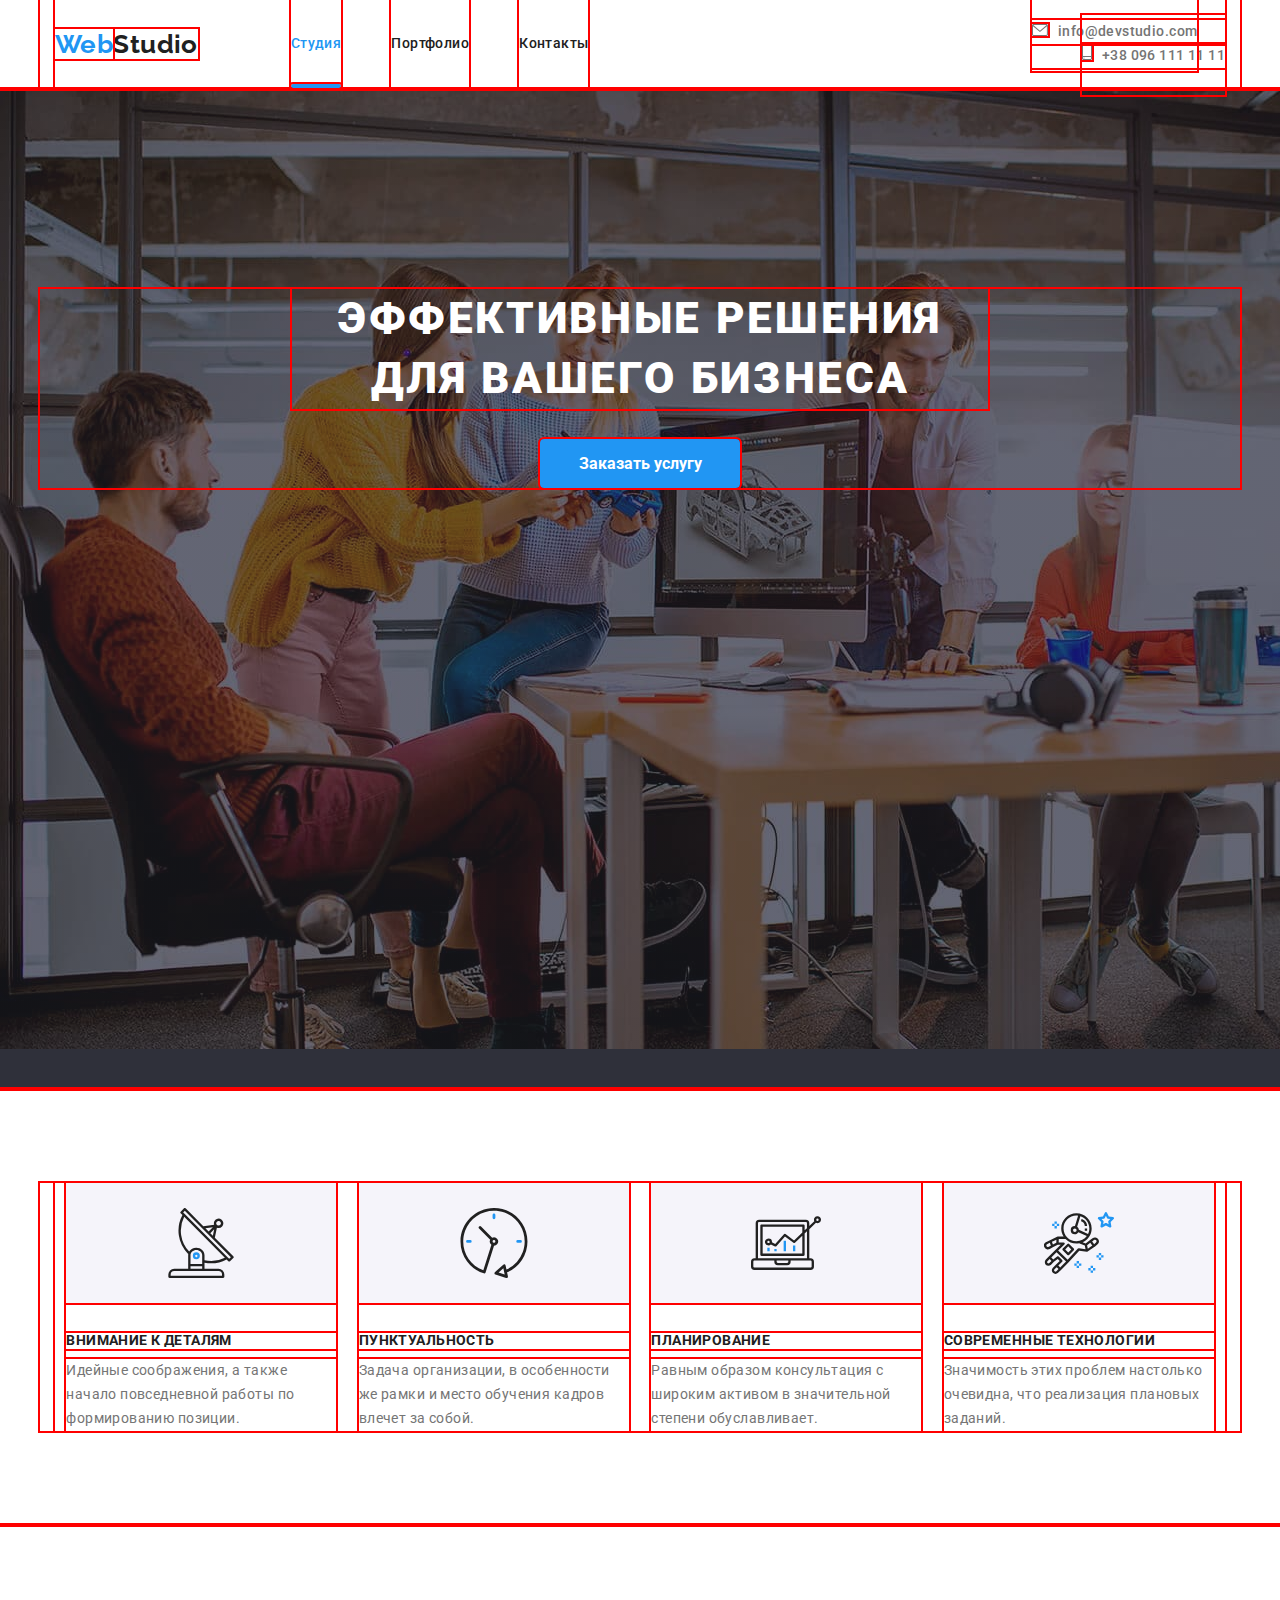
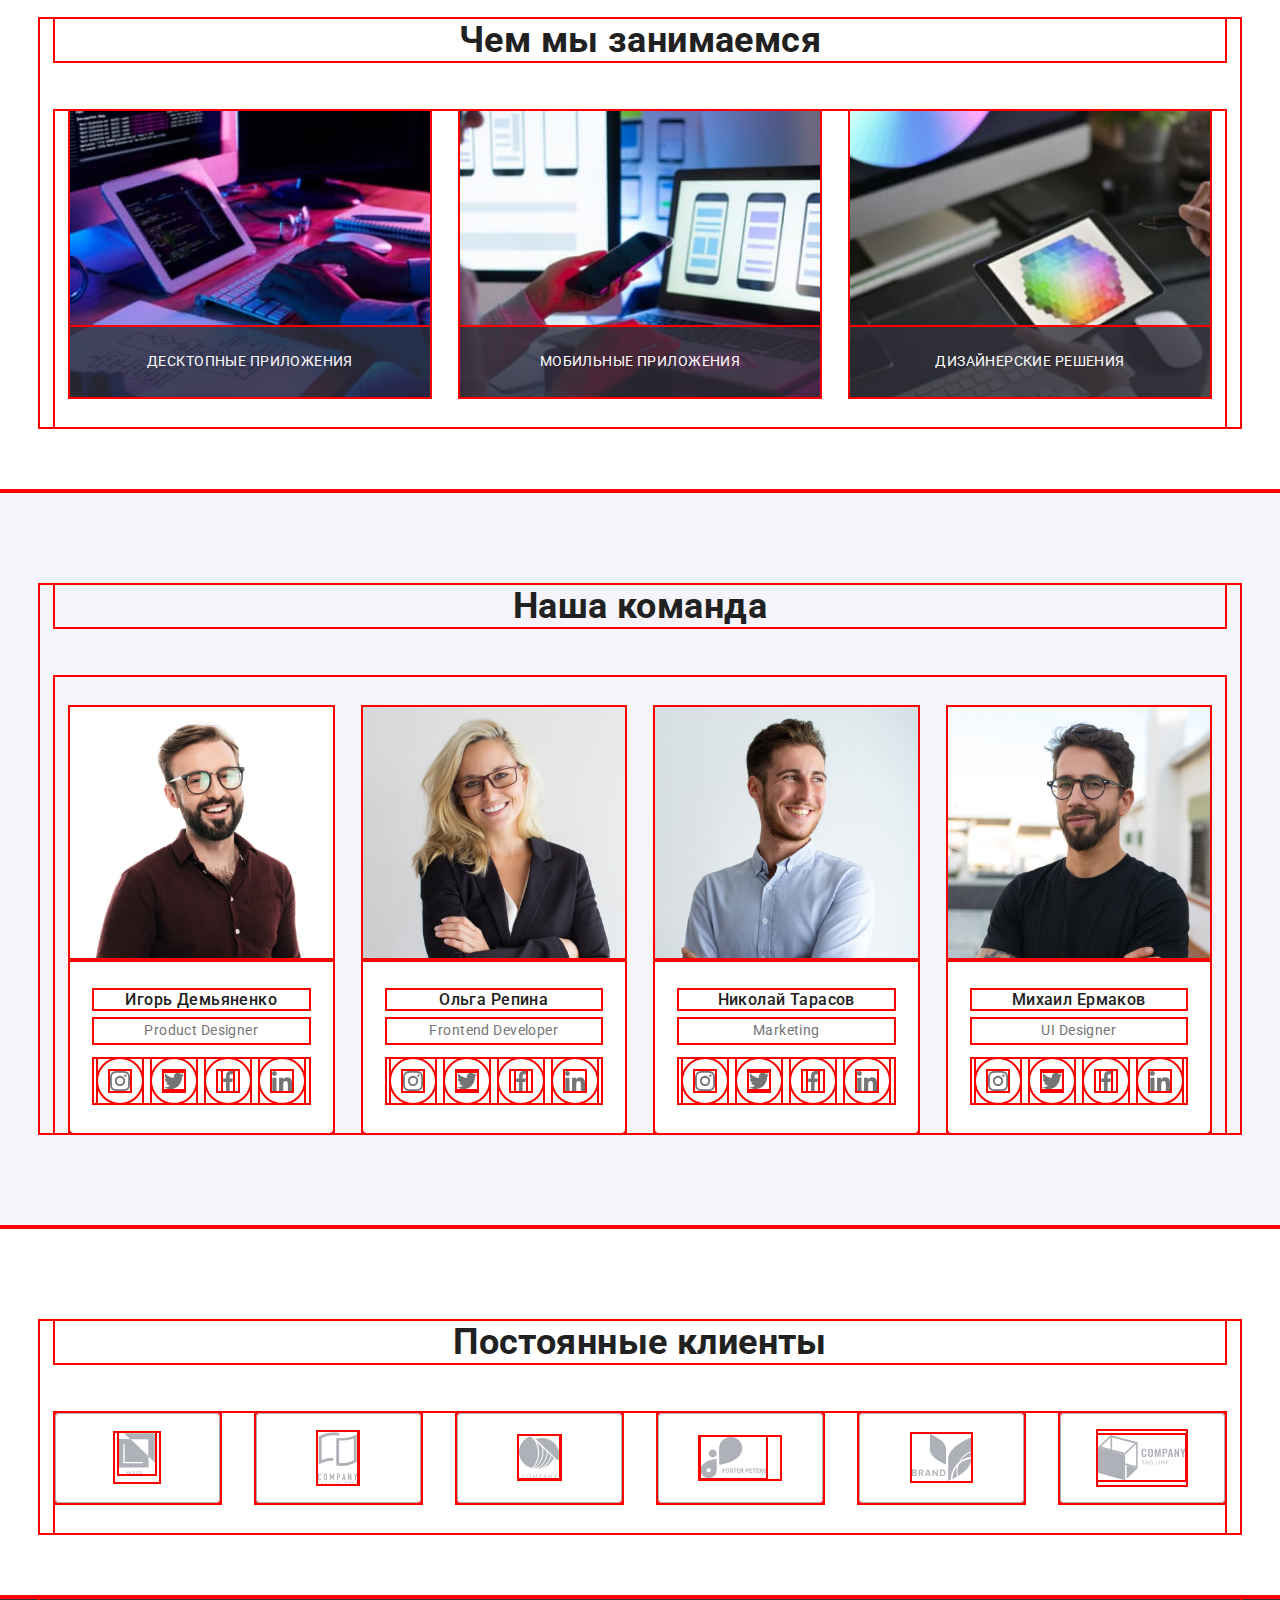
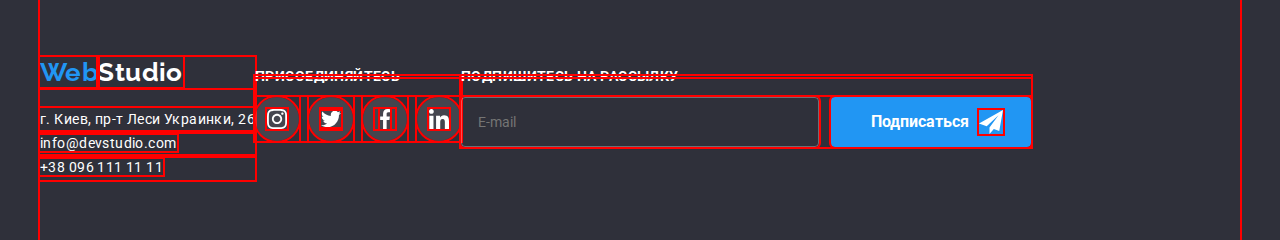
==== commit a17597a3: "додає меню в розділ портфоліо" ====
--- a/index.html
+++ b/index.html
@@ -79,7 +79,7 @@
 </ul>
 
 <ul class="social-icons--mobile list">
-    <li>Instagram</li>
+    <li><a class="social-icons--mobile__link link"></a></li>
     <li>Twitter</li>
     <li>Facebook</li>
     <li>LinkedIn</li>
--- a/css/main.min.css
+++ b/css/main.min.css
@@ -1,2 +1,2 @@
-:root{--main-text-colour: #757575;--background-colour: #ffffff;--accent-colour: #2196f3;--title-colour: #212121;--ligth-text-colour: #ffffff;--dark-bg-colour: #2f303a;--light-bg-colour: #f5f4fa;--font: Roboto, sans-serif}body{font-family:var(--font);font-size:14px;line-height:1.71;letter-spacing:0.03em;color:var(--main-text-colour);background-color:var(--background-colour);margin:0}*,*::before,*::after{box-sizing:inherit;outline:2px solid red}a{text-decoration:none}button{border:none}.visually-hidden{position:absolute !important;clip:rect(1px 1px 1px 1px);clip:rect(1px, 1px, 1px, 1px);padding:0 !important;border:0 !important;height:1px !important;width:1px !important;overflow:hidden}h1,h2,h3,h4,p{margin-top:0px;margin-bottom:0px}.link{text-decoration:none;color:inherit}.list{list-style:none;padding:0px;margin:0px}.section{padding-bottom:94px;padding-top:94px}img{display:block;width:100%;height:auto}.container{width:100%;padding:0 15px;margin:0 auto;box-sizing:border-box}@media screen and (min-width: 480px){.container{max-width:480px}}@media screen and (min-width: 768px){.container{max-width:768px}}@media screen and (min-width: 1200px){.container{max-width:1200px}}.section__title{margin-bottom:50px;font-weight:700;font-size:36px;line-height:1.17;text-align:center;color:var(--title-colour)}.page-header{border-bottom:1px solid #ececec;justify-content:space-between;padding:0}.novigation{display:flex;width:100%;justify-content:space-between;align-items:center}.main-menu{display:flex;width:100%;justify-content:space-between;align-items:center}.main-novigation{display:flex;align-items:center;margin-right:auto}.logo{color:var(--title-colour);font-family:Raleway;font-weight:700;font-size:26px;line-height:1.19}.logo:hover,.logo:focus{text-decoration:underline}.logo-textcolor{color:var(--accent-colour)}.studio-textcolor{color:var(--ligth-text-colour)}.link-logo{align-items:center;margin-right:93px}.site-nav{display:flex}@media screen and (max-width: 767.98px){.site-nav{display:none}}.site-nav__item{color:var(--title-colour);font-weight:500}.site-nav__link{position:relative;display:block;padding-top:32px;padding-bottom:32px;transition:color 250ms cubic-bezier(0.4, 0, 0.2, 1)}.site-nav__link:hover,.site-nav__link:focus{color:var(--accent-colour)}.site-nav__link--current::after{position:absolute;content:'';display:block;margin-top:28px;width:100%;height:4px;background:#2196f3;border-radius:2px}.site-nav__link--current{color:var(--accent-colour)}.site-nav__item+.site-nav__item{margin-left:50px}@media screen and (max-width: 767.98px){.auth-nav{display:none}}@media screen and (min-width: 1200){.auth-nav{display:flex;margin-left:auto;align-items:center}}.auth-nav__item+.auth-nav__item{margin-left:50px}.auth-nav__link{padding-top:32px;padding-bottom:32px;font-weight:500;transition:color 250ms cubic-bezier(0.4, 0, 0.2, 1)}.auth-nav__link:hover,.auth-nav__link:focus{color:var(--accent-colour)}.auth-nav__link:hover:hover .auth-nav__icon,.auth-nav__link:hover:focus .auth-nav__icon,.auth-nav__link:focus:hover .auth-nav__icon,.auth-nav__link:focus:focus .auth-nav__icon{fill:currentColor}.auth-nav__icon{margin-right:10px;fill:currentColor}.button{display:block;font-family:inherit;text-align:center;text-align:center;border-color:1px solid transparent;cursor:pointer;transition:color 250ms cubic-bezier(0.4, 0, 0.2, 1),background-color 250ms cubic-bezier(0.4, 0, 0.2, 1)}.hero{background-color:var(--dark-bg-colour);background-image:linear-gradient(rgba(47,48,58,0.4), rgba(47,48,58,0.4)),url("../images/hero.jpg");background-repeat:no-repeat;max-width:1600px;height:600px;padding-top:200px;padding-bottom:200px;overflow:hidden}.hero__title{font-weight:900;font-size:44px;line-height:1.36;text-align:center;letter-spacing:0.06em;text-transform:uppercase;color:var(--ligth-text-colour);margin:0 auto 30px;width:696px}.hero__button{display:block;border-radius:4px;padding:10px 32px;min-width:200px;margin:0 auto;font-family:inherit;font-weight:700;font-size:16px;line-height:1.86;color:var(--ligth-text-colour);background-color:var(--accent-colour);cursor:pointer;align-items:center;text-align:center;transition:background-color 250ms cubic-bezier(0.4, 0, 0.2, 1)}.hero__button:hover,.hero__button:focus{background-color:#188ce8}.section-benefit__title{margin:0px;padding:0px}.benefit-list__title{margin-bottom:10px;margin-top:30px;font-weight:700;font-size:14px;line-height:1.14;text-transform:uppercase;color:var(--title-colour)}@media screen and (min-width: 480px){.benefit-list__title{text-align:center}}@media screen and (min-width: 768px){.benefit-list__title{text-align:left}}@media screen and (min-width: 768px){.benefit-list{display:flex;flex-wrap:wrap;justify-content:space-around;padding:0px;margin:0px}}@media screen and (min-width: 1200px){.benefit-list{display:flex;padding:0px;margin:0px}}@media screen and (min-width: 768px){.benefit-list__item{flex-basis:calc((100% - 30px * 2) / 2)}}@media screen and (min-width: 1200px){.benefit-list__item{flex-basis:calc((100% - 30px * 4) / 4)}}.benefit-list__item::before{display:flex;background-size:contain;content:'';background-repeat:no-repeat;background-size:70px 70px;background-position:center;background-color:#f5f4fa}@media screen and (min-width: 480px){.benefit-list__item::before{height:120px;width:450px}}@media screen and (min-width: 768px){.benefit-list__item::before{height:120px;width:354px}}@media screen and (min-width: 1200px){.benefit-list__item::before{height:120px;width:270px}}.benefit-list__item:nth-child(1)::before{background-image:url("../images/antenna.svg")}.benefit-list__item:nth-child(2)::before{background-image:url("../images/clock.svg")}.benefit-list__item:nth-child(3)::before{background-image:url("../images/diagram.svg")}.benefit-list__item:nth-child(4)::before{background-image:url("../images/astronaut.svg")}@media screen and (max-width: 1119px){.section-activities{display:none}}.activities-list{display:flex;padding:0;margin:0;margin-bottom:-30px;justify-content:space-around}.activities-list__item{position:relative;flex-basis:calc((100% - 30px * 3) / 3);margin-bottom:30px}.activities-list__text{position:absolute;bottom:0;left:0;padding-top:27px;padding-bottom:27px;width:100%;white-space:nowrap;font-weight:400;font-size:14px;line-height:1.14;text-align:center;text-transform:uppercase;color:var(--ligth-text-colour);background-color:rgba(47,48,58,0.8)}.team-section{background-color:var(--light-bg-colour)}.team-list__title{margin-bottom:10px;font-weight:500;font-size:16px;line-height:1.19;color:var(--title-colour);text-align:center}@media screen and (min-width: 768px){.team-list{display:flex;flex-wrap:wrap;justify-content:space-around;padding:0;margin:0}}@media screen and (min-width: 1200px){.team-list{flex-wrap:nowrap}}@media screen and (min-width: 480px){.team-list__item{margin-top:30px;text-align:center;box-shadow:0px 1px 3px rgba(0,0,0,0.12),0px 1px 1px rgba(0,0,0,0.14),0px 2px 1px rgba(0,0,0,0.2);border-radius:0px 0px 4px 4px}}@media screen and (min-width: 768px){.team-list__item{flex-basis:calc((100% / 2) - 30px)}}@media screen and (min-width: 1200px){.team-list__item{flex-basis:calc((100% / 4) - 30px)}}.team-list__text{text-align:center;margin-bottom:16px}.team-list__content{padding-bottom:30px;padding-top:30px;padding-left:24px;padding-right:24px;background-color:var(--background-colour)}.social-icons{display:inline-flex}.social-icons__icon{width:20px;height:20px;fill:var(--main-text-colour)}.social-icons__item+.social-icons__item{margin-left:10px}.social-icons__link{display:flex;justify-content:center;align-items:center;width:44px;height:44px;border-radius:50%;transition:background-color 250ms cubic-bezier(0.4, 0, 0.2, 1)}.social-icons__link:hover,.social-icons__link:focus{background-color:var(--accent-colour)}.social-icons__link:hover .social-icons__icon,.social-icons__link:focus .social-icons__icon{fill:var(--ligth-text-colour)}.social-icons--footer{display:inline-flex}.social-icons__icon--footer{width:20px;height:20px;fill:var(--ligth-text-colour)}.social-icons__link{display:flex;justify-content:center;align-items:center;width:44px;height:44px;border-radius:50%;background:rgba(255,255,255,0.1)}.clients-section{padding-top:94px;padding-bottom:94px}.clients-list{display:flex;margin-bottom:-30px;justify-content:space-between}@media screen and (min-width: 480px){.clients-list{flex-wrap:wrap}}@media screen and (min-width: 480px){.clients-list__link{display:flex;flex-wrap:wrap;justify-content:center;align-items:center;height:90px;width:210px;border:1px solid #afb1b8;border-radius:4px;transition:border 250ms cubic-bezier(0.4, 0, 0.2, 1)}}@media screen and (min-width: 480px) and (min-width: 768px){.clients-list__link{width:226px}}@media screen and (min-width: 480px) and (min-width: 1200px){.clients-list__link{flex-wrap:nowrap;width:170px}}@media screen and (min-width: 480px){.clients-list__link:hover,.clients-list__link:focus{border:1px solid var(--accent-colour)}}.clients-list__link:hover .clients-list__icon,.clients-list__link:focus .clients-list__icon{fill:var(--accent-colour)}.clients-list__item{margin-bottom:30px}@media screen and (min-width: 480px){.clients-list__item{flex-basis:calc((100% - 30px * 2) / 2)}}@media screen and (min-width: 768px){.clients-list__item{flex-basis:calc((100% - 30px * 3) / 3)}}@media screen and (min-width: 1200px){.clients-list__item{flex-basis:calc((100% - 30px * 6) / 6)}}.clients-list__icon{fill:#afb1b8;transition:fill 250ms cubic-bezier(0.4, 0, 0.2, 1)}.footer-section{background-color:var(--dark-bg-colour)}@media screen and (min-width: 480px){.footer-block{padding-top:60px;padding-bottom:60px}}@media screen and (min-width: 768px) and (max-width: 1119px){.footer-block{display:flex;flex-wrap:wrap;justify-content:space-between;align-items:baseline;padding-left:76px;padding-right:89px}}@media screen and (min-width: 1200px){.footer-block{display:flex;align-items:baseline;padding-left:0px;padding-right:0px;flex-basis:calc((50%-45px) / 2)}}.footer-block__logo{display:block;margin-bottom:20px}@media screen and (max-width: 767px){.footer-block__logo{margin-top:60px;text-align:center}}@media screen and (min-width: 768px){.footer-block__logo{text-align:center}}@media screen and (min-width: 1200px){.footer-block__logo{text-align:left}}@media screen and (min-width: 1200px){.footer-block:last-child{flex-basis:calc(50%-15px)}}.footer-links__title{display:block;margin-bottom:20px;font-weight:700;font-size:14px;line-height:1.17px;color:var(--ligth-text-colour)}@media screen and (max-width: 767px){.footer-links__title{text-align:center}}@media screen and (min-width: 768px){.footer-links__title{text-align:center}}@media screen and (min-width: 1200px){.footer-links__title{text-align:left}}.footer-links{display:block}@media screen and (max-width: 767px){.footer-links{text-align:center;margin-bottom:60px}}@media screen and (min-width: 768px){.footer-links{flex-basis:calc(100%-76px / 2)}}@media screen and (min-width: 1200px){.footer-links{flex-basis:calc((50%-45px) / 2);text-align:left}}.adress-block{display:inline-block}@media screen and (max-width: 767px){.adress-block{margin-left:124px;margin-right:124px;margin-bottom:60px;white-space:nowrap;text-align:center}}@media screen and (min-width: 768px){.adress-block{margin:0}}@media screen and (min-width: 1200px){.adress-block{flex-basis:calc((50%-45px) / 2);text-align:left;margin:0}}.adress-list__item{font-weight:400;font-style:normal;font-size:14px;line-height:1.71;color:var(--ligth-text-colour)}.adress-list__link{color:var(--ligth-text-colour);font-style:normal;transition:color 250ms cubic-bezier(0.4, 0, 0.2, 1)}.adress-list__link:hover,.adress-list__link:focus{color:var(--accent-colour)}@media screen and (max-width: 1119px){.subscribe{text-align:center;margin-top:60px;margin-bottom:0;margin-left:auto;margin-right:auto}}@media screen and (min-width: 1200px){.subscribe{text-align:left;margin:0}}.subscribe__title{display:block;margin-bottom:20px;font-weight:700;font-size:14px;line-height:1.17px;color:var(--ligth-text-colour)}@media screen and (min-width: 1200px){.subscribe__title{text-align:left}}.subscribe__items{display:flex}@media screen and (max-width: 767px){.subscribe__items{flex-wrap:wrap}}@media screen and (min-width: 768px){.subscribe__items{display:block}}@media screen and (min-width: 1200px){.subscribe__items{display:flex;flex-wrap:nowrap}}.subscribe__input{display:block;width:358px;height:50px;margin-right:12px;padding:16px;background-color:transparent;border:1px solid rgba(255,255,255,0.3);border-radius:4px}@media screen and (min-width: 480px){.subscribe__input{width:450px}}@media screen and (min-width: 768px){.subscribe__input{width:450px}}@media screen and (min-width: 1200px){.subscribe__input{width:358px}}.submit__button{position:relative;display:block;border-radius:4px;padding-top:10px;padding-bottom:10px;padding-right:29px;min-width:200px;font-family:inherit;font-weight:700;font-size:16px;line-height:1.86;color:var(--ligth-text-colour);background-color:var(--accent-colour);cursor:pointer;align-items:center;text-align:center;transition:background-color 250ms cubic-bezier(0.4, 0, 0.2, 1)}.submit__button:hover,.submit__button:focus{background-color:#188ce8}@media screen and (max-width: 1119px){.submit__button{margin-top:20px;margin-left:auto;margin-right:auto}}@media screen and (min-width: 1200px){.submit__button{margin:0}}.submit__button::after{content:'';position:absolute;top:50%;transform:translateY(-50%);display:inline-block;margin-left:10px;margin-right:13px;width:24px;height:24px;background-color:transparent;background-image:url("../images/icon/iconsend.svg")}.backdrop{position:fixed;top:0;left:0;width:100%;height:100%;opacity:1;transition:opacity 250ms cubic-bezier(0.4, 0, 0.2, 1);background-color:rgba(0,0,0,0.2)}.modal{position:absolute;top:50%;left:50%;transform:translate(-50%, -50%) scale(1);min-width:528px;min-height:581px;padding:37px 40px;background-color:var(--background-colour);box-shadow:0px 1px 3px rgba(0,0,0,0.12),0px 1px 1px rgba(0,0,0,0.14),0px 2px 1px rgba(0,0,0,0.2);border-radius:4px;transition:transform 250ms cubic-bezier(0.4, 0, 0.2, 1)}.is-hidden .modal{transform:translate(100%, 100%) scale(0.2)}.backdrop.is-hidden{opacity:0;visibility:hidden;pointer-events:none}.modal__button-close{position:absolute;top:8px;right:8px;width:30px;height:30px;background-color:transparent;border:1px solid rgba(0,0,0,0.1);border-radius:50%;cursor:pointer}.modal__button-close:hover .modal__icon-close,.modal__button-close:focus .moda__icon-close{fill:var(--accent-colour);transition:transform 250ms cubic-bezier(0.4, 0, 0.2, 1)}.modal__link{color:var(--accent-colour);text-decoration:underline}.modal__send-button{display:block;border-radius:4px;padding:10px 32px;min-width:200px;margin:0 auto;font-family:inherit;font-weight:700;font-size:16px;line-height:1.86;color:var(--ligth-text-colour);background-color:var(--accent-colour);cursor:pointer;align-items:center;text-align:center;transition:background-color 250ms cubic-bezier(0.4, 0, 0.2, 1)}.modal__send-button:hover,.modal__send-button:focus{background-color:#188ce8}.mobile-menu-btn{position:relative;z-index:105;width:40px;height:40px;background-color:transparent;border:none}.mobile-menu-icon{width:40px;height:40px}.icon-close{display:none}.is-open .icon-close{display:block}.is-open .icon-menu{display:none}.mobile-menu{position:fixed;top:0;right:-100%;z-index:100;display:flex;flex-direction:column;width:100%;max-width:480px;height:100vh;padding:40px 48px 83px;background:#ffffff;transition:right 0.5s}.mobile-menu.is-open{right:0}.mobile-menu .menu{flex-direction:column;font-size:40px}.mobile-menu .menu__item{margin-bottom:32px}.menu__link--current{color:var(--accent-colour)}.auth-nav--mobile{flex-direction:column;font-size:34px}.auth-nav--mobile__item{margin-bottom:32px}.social-icons--mobile{display:flex;justify-content:space-around;margin-top:64px;color:var(--accent-colour)}.form__title{margin-bottom:12px;font-weight:700;font-size:20px;line-height:1.17;text-align:center;color:var(--title-colour)}.form__field{position:relative;display:block}.form__label{display:block}.form__input{width:448px;height:40px;padding-left:42px;margin-top:10px;margin-bottom:10px;border:1px solid rgba(33,33,33,0.2);border-radius:4px;cursor:pointer}.form__input:focus{outline:transparent;border:1px solid var(--accent-colour);border-radius:4px;transition:transform 250ms cubic-bezier(0.4, 0, 0.2, 1)}.form__textarea{width:448px;padding:12px 16px;margin-top:10px;margin-bottom:20px;border:1px solid rgba(33,33,33,0.2);border-radius:4px;resize:none}.form__textarea-label{display:block}.form__textarea:focus{outline:transparent;border:1px solid var(--accent-colour);border-radius:4px;transition:transform 250ms cubic-bezier(0.4, 0, 0.2, 1)}.form__icon{position:absolute;top:45px;left:15px;fill:var(--title-colour);transition:transform 250ms cubic-bezier(0.4, 0, 0.2, 1)}.form__input:focus+.icon-form{fill:var(--accent-colour);transition:transform 250ms cubic-bezier(0.4, 0, 0.2, 1)}.checkbox-label{display:block;margin-bottom:30px}.checkbox-label__checkbox{position:absolute;-webkit-appearance:none;-moz-appearance:none;appearance:none}.checkbox-label__icon{display:inline-block;width:16px;height:15px;margin-right:7px;border:1px solid var(--title-colour)}.checkbox-label__checkbox:checked+.checkbox-label__icon{background-color:var(--accent-colour);background-image:url("../images/iconcheck.svg");background-size:contain;background-origin:border-box;border:transparent}.button{display:block;padding-left:22px;padding-right:22px;padding-top:6px;padding-bottom:6px;min-width:73px;border-radius:4px;font-family:inherit;font-weight:500;font-size:16px;line-height:1.62;text-align:center;color:var(--title-colour);border-color:1px solid transparent;background-color:var(--light-bg-colour);cursor:pointer;transition:color 250ms cubic-bezier(0.4, 0, 0.2, 1),background-color 250ms cubic-bezier(0.4, 0, 0.2, 1)}.button:hover,.button:focus{color:var(--ligth-text-colour);background-color:var(--accent-colour)}@media screen and (min-width: 480px){.button__list{display:flex;flex-wrap:wrap}}@media screen and (min-width: 768px){.button__list{flex-wrap:nowrap;justify-content:center;margin-top:100px}}.button__list .item+.item{margin-left:8px}.works__title{font-weight:700;font-size:18px;line-height:2;letter-spacing:0.06em;color:var(--title-colour);text-align:left}@media screen and (min-width: 768px){.works__list{display:flex;flex-wrap:wrap;justify-content:space-around;margin-bottom:-30px}}@media screen and (min-width: 768px){.works__item{flex-basis:calc(100% / 2 - 30px);margin-bottom:30px}}@media screen and (min-width: 1200px){.works__item{flex-basis:calc(100% / 3 - 30px)}}.works__title{margin-bottom:4px}@media screen and (min-width: 1200px){.works__title{white-space:nowrap}}.card__item{padding-left:24px;padding-right:24px;padding-top:20px;padding-bottom:20px;border:1px solid #eeeeee;background-color:var(--background-colour)}.works__link{display:block;transition:box-shadow 250ms cubic-bezier(0.4, 0, 0.2, 1)}.works__link:hover,.works__link:focus{box-shadow:0px 1px 1px rgba(0,0,0,0.12),0px 4px 4px rgba(0,0,0,0.06),1px 4px 6px rgba(0,0,0,0.16)}.works__overlay{position:relative;overflow:hidden}.works__discribe{position:absolute;display:block;top:0;left:0;font-weight:400;font-size:18px;line-height:1.56;color:var(--ligth-text-colour);text-align:left;padding:63px 24px;opacity:0}.works__item:hover .works__discribe,.works__item:focus .works__discribe{opacity:1}.works__overlay::before{position:absolute;content:'';display:inline-block;width:100%;height:100%;top:0;left:0;background-color:rgba(33,150,243,0.9);transform:translatey(100%);transition:transform 250ms cubic-bezier(0.4, 0, 0.2, 1)}.works__overlay:hover::before,.works__overlay:focus::before{opacity:1}.works__item:hover .works__overlay::before,.works__item:focus .works__overlay::before{transform:translatey(0)}
+:root{--main-text-colour: #757575;--background-colour: #ffffff;--accent-colour: #2196f3;--title-colour: #212121;--ligth-text-colour: #ffffff;--dark-bg-colour: #2f303a;--light-bg-colour: #f5f4fa;--font: Roboto, sans-serif}body{font-family:var(--font);font-size:14px;line-height:1.71;letter-spacing:0.03em;color:var(--main-text-colour);background-color:var(--background-colour);margin:0}*,*::before,*::after{box-sizing:inherit;outline:2px solid red}a{text-decoration:none}button{border:none}.visually-hidden{position:absolute !important;clip:rect(1px 1px 1px 1px);clip:rect(1px, 1px, 1px, 1px);padding:0 !important;border:0 !important;height:1px !important;width:1px !important;overflow:hidden}h1,h2,h3,h4,p{margin-top:0px;margin-bottom:0px}.link{text-decoration:none;color:inherit}.list{list-style:none;padding:0px;margin:0px}.section{padding-bottom:94px;padding-top:94px}img{display:block;width:100%;height:auto}.container{width:100%;padding:0 15px;margin:0 auto;box-sizing:border-box}@media screen and (min-width: 480px){.container{max-width:480px}}@media screen and (min-width: 768px){.container{max-width:768px}}@media screen and (min-width: 1200px){.container{max-width:1200px}}.section__title{margin-bottom:50px;font-weight:700;font-size:36px;line-height:1.17;text-align:center;color:var(--title-colour)}.page-header{border-bottom:1px solid #ececec;justify-content:space-between;padding:0}.novigation{display:flex;width:100%;justify-content:space-between;align-items:center}.main-menu{display:flex;width:100%;justify-content:space-between;align-items:center}.main-novigation{display:flex;align-items:center;margin-right:auto}.logo{color:var(--title-colour);font-family:Raleway;font-weight:700;font-size:26px;line-height:1.19}.logo:hover,.logo:focus{text-decoration:underline}.logo-textcolor{color:var(--accent-colour)}.studio-textcolor{color:var(--ligth-text-colour)}.link-logo{align-items:center;margin-right:93px}.site-nav{display:flex}@media screen and (max-width: 767.98px){.site-nav{display:none}}.site-nav__item{color:var(--title-colour);font-weight:500}.site-nav__link{position:relative;display:block;padding-top:32px;padding-bottom:32px;transition:color 250ms cubic-bezier(0.4, 0, 0.2, 1)}.site-nav__link:hover,.site-nav__link:focus{color:var(--accent-colour)}.site-nav__link--current::after{position:absolute;content:'';display:block;margin-top:28px;width:100%;height:4px;background:#2196f3;border-radius:2px}.site-nav__link--current{color:var(--accent-colour)}.site-nav__item+.site-nav__item{margin-left:50px}@media screen and (max-width: 1119.98px){.auth-nav{display:flex;flex-direction:column;align-items:flex-start}}@media screen and (min-width: 1200){.auth-nav{display:flex;margin-left:auto;align-items:center}}@media screen and (max-width: 767.98px){.auth-nav{display:none}}@media screen and (max-width: 1119.98px){.auth-nav__item+.auth-nav__item{margin-top:10px}}@media screen and (min-width: 1200px){.auth-nav__item+.auth-nav__item{margin-left:50px}}.auth-nav__link{padding-top:32px;padding-bottom:32px;font-weight:500;transition:color 250ms cubic-bezier(0.4, 0, 0.2, 1)}.auth-nav__link:hover,.auth-nav__link:focus{color:var(--accent-colour)}.auth-nav__link:hover:hover .auth-nav__icon,.auth-nav__link:hover:focus .auth-nav__icon,.auth-nav__link:focus:hover .auth-nav__icon,.auth-nav__link:focus:focus .auth-nav__icon{fill:currentColor}.auth-nav__icon{margin-right:10px;fill:currentColor}.button{display:block;font-family:inherit;text-align:center;text-align:center;border-color:1px solid transparent;cursor:pointer;transition:color 250ms cubic-bezier(0.4, 0, 0.2, 1),background-color 250ms cubic-bezier(0.4, 0, 0.2, 1)}@media screen and (max-width: 767.98px){.button{margin-bottom:15px}}@media screen and (max-width: 767.98px){.button__list{justify-content:start;margin-top:60px}}.hero{background-color:var(--dark-bg-colour);background-image:linear-gradient(rgba(47,48,58,0.4), rgba(47,48,58,0.4)),url("../images/hero.jpg");background-repeat:no-repeat;max-width:1600px;height:600px;padding-top:200px;padding-bottom:200px;overflow:hidden}.hero__title{font-weight:900;font-size:44px;line-height:1.36;text-align:center;letter-spacing:0.06em;text-transform:uppercase;color:var(--ligth-text-colour);margin:0 auto 30px;width:696px}.hero__button{display:block;border-radius:4px;padding:10px 32px;min-width:200px;margin:0 auto;font-family:inherit;font-weight:700;font-size:16px;line-height:1.86;color:var(--ligth-text-colour);background-color:var(--accent-colour);cursor:pointer;align-items:center;text-align:center;transition:background-color 250ms cubic-bezier(0.4, 0, 0.2, 1)}.hero__button:hover,.hero__button:focus{background-color:#188ce8}.section-benefit__title{margin:0px;padding:0px}.benefit-list__title{margin-bottom:10px;margin-top:30px;font-weight:700;font-size:14px;line-height:1.14;text-transform:uppercase;color:var(--title-colour)}@media screen and (min-width: 480px){.benefit-list__title{text-align:center}}@media screen and (min-width: 768px){.benefit-list__title{text-align:left}}@media screen and (min-width: 768px){.benefit-list{display:flex;flex-wrap:wrap;justify-content:space-around;padding:0px;margin:0px}}@media screen and (min-width: 1200px){.benefit-list{display:flex;padding:0px;margin:0px}}@media screen and (min-width: 768px){.benefit-list__item{flex-basis:calc((100% - 30px * 2) / 2)}}@media screen and (min-width: 1200px){.benefit-list__item{flex-basis:calc((100% - 30px * 4) / 4)}}.benefit-list__item::before{display:flex;background-size:contain;content:'';background-repeat:no-repeat;background-size:70px 70px;background-position:center;background-color:#f5f4fa}@media screen and (max-width: 767.98px){.benefit-list__item::before{width:100%;height:120px;max-width:450px}}@media screen and (min-width: 768px){.benefit-list__item::before{height:120px;width:354px}}@media screen and (min-width: 1200px){.benefit-list__item::before{height:120px;width:270px}}.benefit-list__item:nth-child(1)::before{background-image:url("../images/antenna.svg")}.benefit-list__item:nth-child(2)::before{background-image:url("../images/clock.svg")}.benefit-list__item:nth-child(3)::before{background-image:url("../images/diagram.svg")}.benefit-list__item:nth-child(4)::before{background-image:url("../images/astronaut.svg")}@media screen and (max-width: 1119px){.section-activities{display:none}}.activities-list{display:flex;padding:0;margin:0;margin-bottom:-30px;justify-content:space-around}.activities-list__item{position:relative;flex-basis:calc((100% - 30px * 3) / 3);margin-bottom:30px}.activities-list__text{position:absolute;bottom:0;left:0;padding-top:27px;padding-bottom:27px;width:100%;white-space:nowrap;font-weight:400;font-size:14px;line-height:1.14;text-align:center;text-transform:uppercase;color:var(--ligth-text-colour);background-color:rgba(47,48,58,0.8)}.team-section{background-color:var(--light-bg-colour)}.team-list__title{margin-bottom:10px;font-weight:500;font-size:16px;line-height:1.19;color:var(--title-colour);text-align:center}@media screen and (min-width: 768px){.team-list{display:flex;flex-wrap:wrap;justify-content:space-around;padding:0;margin:0}}@media screen and (min-width: 1200px){.team-list{flex-wrap:nowrap}}@media screen and (min-width: 480px){.team-list__item{margin-top:30px;text-align:center;box-shadow:0px 1px 3px rgba(0,0,0,0.12),0px 1px 1px rgba(0,0,0,0.14),0px 2px 1px rgba(0,0,0,0.2);border-radius:0px 0px 4px 4px}}@media screen and (min-width: 768px){.team-list__item{flex-basis:calc((100% / 2) - 30px)}}@media screen and (min-width: 1200px){.team-list__item{flex-basis:calc((100% / 4) - 30px)}}.team-list__text{text-align:center;margin-bottom:16px}.team-list__content{padding-bottom:30px;padding-top:30px;padding-left:24px;padding-right:24px;background-color:var(--background-colour)}.social-icons{display:flex;justify-content:center}.social-icons__icon{width:20px;height:20px;fill:var(--main-text-colour)}.social-icons__item+.social-icons__item{margin-left:10px}.social-icons__link{display:flex;justify-content:center;align-items:center;width:44px;height:44px;border-radius:50%;transition:background-color 250ms cubic-bezier(0.4, 0, 0.2, 1)}.social-icons__link:hover,.social-icons__link:focus{background-color:var(--accent-colour)}.social-icons__link:hover .social-icons__icon,.social-icons__link:focus .social-icons__icon{fill:var(--ligth-text-colour)}.social-icons--footer{display:inline-flex}.social-icons__icon--footer{width:20px;height:20px;fill:var(--ligth-text-colour)}.social-icons__link{display:flex;justify-content:center;align-items:center;width:44px;height:44px;border-radius:50%;background:rgba(255,255,255,0.1)}.clients-section{padding-top:94px;padding-bottom:94px}.clients-list{display:flex;margin-bottom:-30px;justify-content:space-between}@media screen and (min-width: 480px){.clients-list{flex-wrap:wrap}}.clients-list__link{display:flex;flex-wrap:wrap;justify-content:center;align-items:center;height:90px;width:100%;border:1px solid #afb1b8;border-radius:4px;transition:border 250ms cubic-bezier(0.4, 0, 0.2, 1)}@media screen and (max-width: 767.98px){.clients-list__link{max-width:210px}}@media screen and (max-width: 767.98px) and (min-width: 768px){.clients-list__link{width:226px}}@media screen and (max-width: 767.98px) and (min-width: 1200px){.clients-list__link{flex-wrap:nowrap;width:170px}}@media screen and (max-width: 767.98px){.clients-list__link:hover,.clients-list__link:focus{border:1px solid var(--accent-colour)}}.clients-list__link:hover .clients-list__icon,.clients-list__link:focus .clients-list__icon{fill:var(--accent-colour)}.clients-list__item{margin-bottom:30px}@media screen and (max-width: 767.98px){.clients-list__item{flex-basis:calc((100% - 30px * 2) / 2)}}@media screen and (min-width: 768px){.clients-list__item{flex-basis:calc((100% - 30px * 3) / 3)}}@media screen and (min-width: 1200px){.clients-list__item{flex-basis:calc((100% - 30px * 6) / 6)}}.clients-list__icon{fill:#afb1b8;transition:fill 250ms cubic-bezier(0.4, 0, 0.2, 1)}.footer-section{background-color:var(--dark-bg-colour)}.footer-block{padding-top:60px;padding-bottom:60px}@media screen and (min-width: 768px) and (max-width: 1119px){.footer-block{display:flex;flex-wrap:wrap;justify-content:space-between;align-items:baseline;padding-left:76px;padding-right:89px}}@media screen and (min-width: 1200px){.footer-block{display:flex;align-items:baseline;padding-left:0px;padding-right:0px;flex-basis:calc((50%-45px) / 2)}}.footer-block__logo{display:block;margin-bottom:20px}@media screen and (max-width: 767px){.footer-block__logo{text-align:center}}@media screen and (min-width: 768px){.footer-block__logo{text-align:center}}@media screen and (min-width: 1200px){.footer-block__logo{text-align:left}}@media screen and (min-width: 1200px){.footer-block:last-child{flex-basis:calc(50%-15px)}}.footer-links__title{display:block;margin-bottom:20px;font-weight:700;font-size:14px;line-height:1.17px;color:var(--ligth-text-colour)}@media screen and (max-width: 767px){.footer-links__title{text-align:center}}@media screen and (min-width: 768px){.footer-links__title{text-align:center}}@media screen and (min-width: 1200px){.footer-links__title{text-align:left}}.footer-links{display:block}@media screen and (max-width: 767px){.footer-links{text-align:center;margin-bottom:60px}}@media screen and (min-width: 768px){.footer-links{flex-basis:calc(100%-76px / 2)}}@media screen and (min-width: 1200px){.footer-links{flex-basis:calc((50%-45px) / 2);text-align:left}}.adress-block{display:block}@media screen and (max-width: 767px){.adress-block{margin-left:auto;margin-right:auto;margin-bottom:60px;align-content:center;text-align:center}}@media screen and (min-width: 768px){.adress-block{margin:0}}@media screen and (min-width: 1200px){.adress-block{flex-basis:calc((50%-45px) / 2);text-align:left;margin:0}}.adress-list__item{font-weight:400;font-style:normal;font-size:14px;line-height:1.71;color:var(--ligth-text-colour)}.adress-list__link{color:var(--ligth-text-colour);font-style:normal;transition:color 250ms cubic-bezier(0.4, 0, 0.2, 1)}.adress-list__link:hover,.adress-list__link:focus{color:var(--accent-colour)}@media screen and (max-width: 1119px){.subscribe{text-align:center;margin-top:60px;margin-bottom:0;margin-left:auto;margin-right:auto}}@media screen and (min-width: 1200px){.subscribe{text-align:left;margin:0}}.subscribe__title{display:block;margin-bottom:20px;font-weight:700;font-size:14px;line-height:1.17px;color:var(--ligth-text-colour)}@media screen and (min-width: 1200px){.subscribe__title{text-align:left}}.subscribe__items{display:flex}@media screen and (max-width: 767px){.subscribe__items{flex-wrap:wrap}}@media screen and (min-width: 768px){.subscribe__items{display:block}}@media screen and (min-width: 1200px){.subscribe__items{display:flex;flex-wrap:nowrap}}.subscribe__input{display:block;width:358px;height:50px;margin-right:12px;padding:16px;background-color:transparent;border:1px solid rgba(255,255,255,0.3);border-radius:4px}@media screen and (min-width: 480px){.subscribe__input{width:450px}}@media screen and (min-width: 768px){.subscribe__input{width:450px}}@media screen and (min-width: 1200px){.subscribe__input{width:358px}}.submit__button{position:relative;display:block;border-radius:4px;padding-top:10px;padding-bottom:10px;padding-right:29px;min-width:200px;font-family:inherit;font-weight:700;font-size:16px;line-height:1.86;color:var(--ligth-text-colour);background-color:var(--accent-colour);cursor:pointer;align-items:center;text-align:center;transition:background-color 250ms cubic-bezier(0.4, 0, 0.2, 1)}.submit__button:hover,.submit__button:focus{background-color:#188ce8}@media screen and (max-width: 1119px){.submit__button{margin-top:20px;margin-left:auto;margin-right:auto}}@media screen and (min-width: 1200px){.submit__button{margin:0}}.submit__button::after{content:'';position:absolute;top:50%;transform:translateY(-50%);display:inline-block;margin-left:10px;margin-right:13px;width:24px;height:24px;background-color:transparent;background-image:url("../images/icon/iconsend.svg")}.backdrop{position:fixed;top:0;left:0;width:100%;height:100%;opacity:1;transition:opacity 250ms cubic-bezier(0.4, 0, 0.2, 1);background-color:rgba(0,0,0,0.2)}.modal{position:absolute;top:50%;left:50%;transform:translate(-50%, -50%) scale(1);min-width:528px;min-height:581px;padding:37px 40px;background-color:var(--background-colour);box-shadow:0px 1px 3px rgba(0,0,0,0.12),0px 1px 1px rgba(0,0,0,0.14),0px 2px 1px rgba(0,0,0,0.2);border-radius:4px;transition:transform 250ms cubic-bezier(0.4, 0, 0.2, 1)}.is-hidden .modal{transform:translate(100%, 100%) scale(0.2)}.backdrop.is-hidden{opacity:0;visibility:hidden;pointer-events:none}.modal__button-close{position:absolute;top:8px;right:8px;width:30px;height:30px;background-color:transparent;border:1px solid rgba(0,0,0,0.1);border-radius:50%;cursor:pointer}.modal__button-close:hover .modal__icon-close,.modal__button-close:focus .moda__icon-close{fill:var(--accent-colour);transition:transform 250ms cubic-bezier(0.4, 0, 0.2, 1)}.modal__link{color:var(--accent-colour);text-decoration:underline}.modal__send-button{display:block;border-radius:4px;padding:10px 32px;min-width:200px;margin:0 auto;font-family:inherit;font-weight:700;font-size:16px;line-height:1.86;color:var(--ligth-text-colour);background-color:var(--accent-colour);cursor:pointer;align-items:center;text-align:center;transition:background-color 250ms cubic-bezier(0.4, 0, 0.2, 1)}.modal__send-button:hover,.modal__send-button:focus{background-color:#188ce8}.mobile-menu-btn{position:relative;top:0;right:10px;z-index:105;width:40px;height:40px;background-color:transparent;border:none;cursor:pointer}@media screen and (min-width: 768px){.mobile-menu-btn{display:none}}.mobile-menu-icon{width:40px;height:40px}.mobile-menu-icon:focus,.mobile-menu-icon:hover{fill:var(--accent-colour)}.icon-close{display:none}.is-open .icon-close{display:block}.is-open .icon-menu{display:none}.mobile-menu{position:fixed;top:0;right:-100%;z-index:100;display:flex;flex-direction:column;width:100%;max-width:480px;height:100vh;padding:40px 48px 83px;background:#ffffff;transition:right 0.5s}.mobile-menu.is-open{right:0;top:0}.mobile-menu .menu{flex-direction:column;font-size:40px;line-height:1.17;font-weight:500;letter-spacing:0.02em;margin-bottom:200px}.mobile-menu .menu__item{margin-bottom:32px}.menu__link--current{color:var(--accent-colour)}.auth-nav--mobile{flex-direction:column;font-weight:500;font-size:24px;line-height:1.17;letter-spacing:0.02em}.auth-nav--mobile__item{margin-bottom:32px}.auth-nav--mobile__item:focus,.auth-nav--mobile__item:hover{color:var(--accent-colour)}.social-icons--mobile{display:flex;justify-content:space-around;margin-top:64px;color:var(--accent-colour)}.form__title{margin-bottom:12px;font-weight:700;font-size:20px;line-height:1.17;text-align:center;color:var(--title-colour)}.form__field{position:relative;display:block}.form__label{display:block}.form__input{width:448px;height:40px;padding-left:42px;margin-top:10px;margin-bottom:10px;border:1px solid rgba(33,33,33,0.2);border-radius:4px;cursor:pointer}.form__input:focus{outline:transparent;border:1px solid var(--accent-colour);border-radius:4px;transition:transform 250ms cubic-bezier(0.4, 0, 0.2, 1)}.form__textarea{width:448px;padding:12px 16px;margin-top:10px;margin-bottom:20px;border:1px solid rgba(33,33,33,0.2);border-radius:4px;resize:none}.form__textarea-label{display:block}.form__textarea:focus{outline:transparent;border:1px solid var(--accent-colour);border-radius:4px;transition:transform 250ms cubic-bezier(0.4, 0, 0.2, 1)}.form__icon{position:absolute;top:45px;left:15px;fill:var(--title-colour);transition:transform 250ms cubic-bezier(0.4, 0, 0.2, 1)}.form__input:focus+.icon-form{fill:var(--accent-colour);transition:transform 250ms cubic-bezier(0.4, 0, 0.2, 1)}.checkbox-label{display:block;margin-bottom:30px}.checkbox-label__checkbox{position:absolute;-webkit-appearance:none;-moz-appearance:none;appearance:none}.checkbox-label__icon{display:inline-block;width:16px;height:15px;margin-right:7px;border:1px solid var(--title-colour)}.checkbox-label__checkbox:checked+.checkbox-label__icon{background-color:var(--accent-colour);background-image:url("../images/iconcheck.svg");background-size:contain;background-origin:border-box;border:transparent}.button{display:block;padding-left:22px;padding-right:22px;padding-top:6px;padding-bottom:6px;min-width:73px;border-radius:4px;font-family:inherit;font-weight:500;font-size:16px;line-height:1.62;text-align:center;color:var(--title-colour);border-color:1px solid transparent;background-color:var(--light-bg-colour);cursor:pointer;transition:color 250ms cubic-bezier(0.4, 0, 0.2, 1),background-color 250ms cubic-bezier(0.4, 0, 0.2, 1)}.button:hover,.button:focus{color:var(--ligth-text-colour);background-color:var(--accent-colour)}@media screen and (min-width: 480px){.button__list{display:flex;flex-wrap:wrap}}@media screen and (min-width: 768px){.button__list{flex-wrap:nowrap;justify-content:center;margin-top:100px}}.button__list .item+.item{margin-left:8px}.works__title{font-weight:700;font-size:18px;line-height:2;letter-spacing:0.06em;color:var(--title-colour);text-align:left}@media screen and (min-width: 768px){.works__list{display:flex;flex-wrap:wrap;justify-content:space-around;margin-bottom:-30px}}@media screen and (min-width: 768px){.works__item{flex-basis:calc(100% / 2 - 30px);margin-bottom:30px}}@media screen and (min-width: 1200px){.works__item{flex-basis:calc(100% / 3 - 30px)}}.works__title{margin-bottom:4px}@media screen and (min-width: 1200px){.works__title{white-space:nowrap}}.card__item{padding-left:24px;padding-right:24px;padding-top:20px;padding-bottom:20px;border:1px solid #eeeeee;background-color:var(--background-colour)}.works__link{display:block;transition:box-shadow 250ms cubic-bezier(0.4, 0, 0.2, 1)}.works__link:hover,.works__link:focus{box-shadow:0px 1px 1px rgba(0,0,0,0.12),0px 4px 4px rgba(0,0,0,0.06),1px 4px 6px rgba(0,0,0,0.16)}.works__overlay{position:relative;overflow:hidden}.works__discribe{position:absolute;display:block;top:0;left:0;font-weight:400;font-size:18px;line-height:1.56;color:var(--ligth-text-colour);text-align:left;padding:63px 24px;opacity:0}.works__item:hover .works__discribe,.works__item:focus .works__discribe{opacity:1}.works__overlay::before{position:absolute;content:'';display:inline-block;width:100%;height:100%;top:0;left:0;background-color:rgba(33,150,243,0.9);transform:translatey(100%);transition:transform 250ms cubic-bezier(0.4, 0, 0.2, 1)}.works__overlay:hover::before,.works__overlay:focus::before{opacity:1}.works__item:hover .works__overlay::before,.works__item:focus .works__overlay::before{transform:translatey(0)}
 /*# sourceMappingURL=main.min.css.map */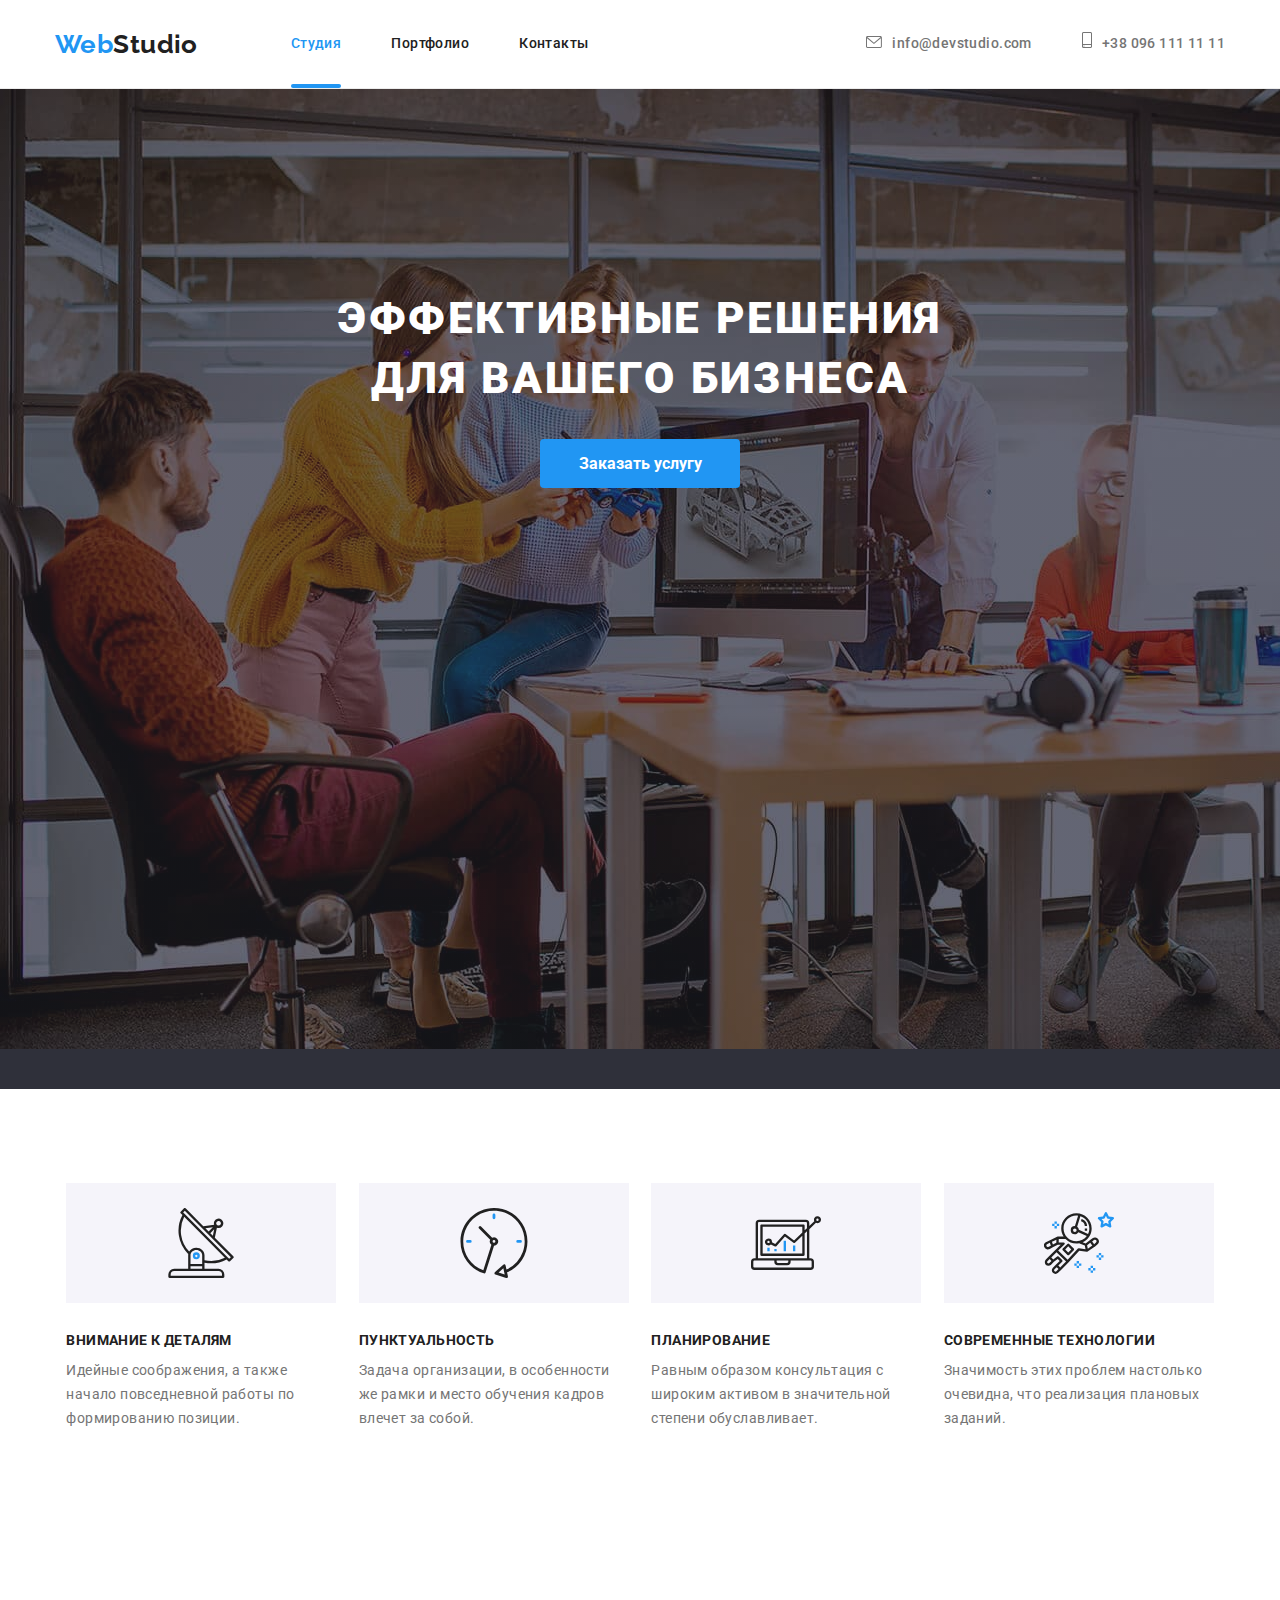
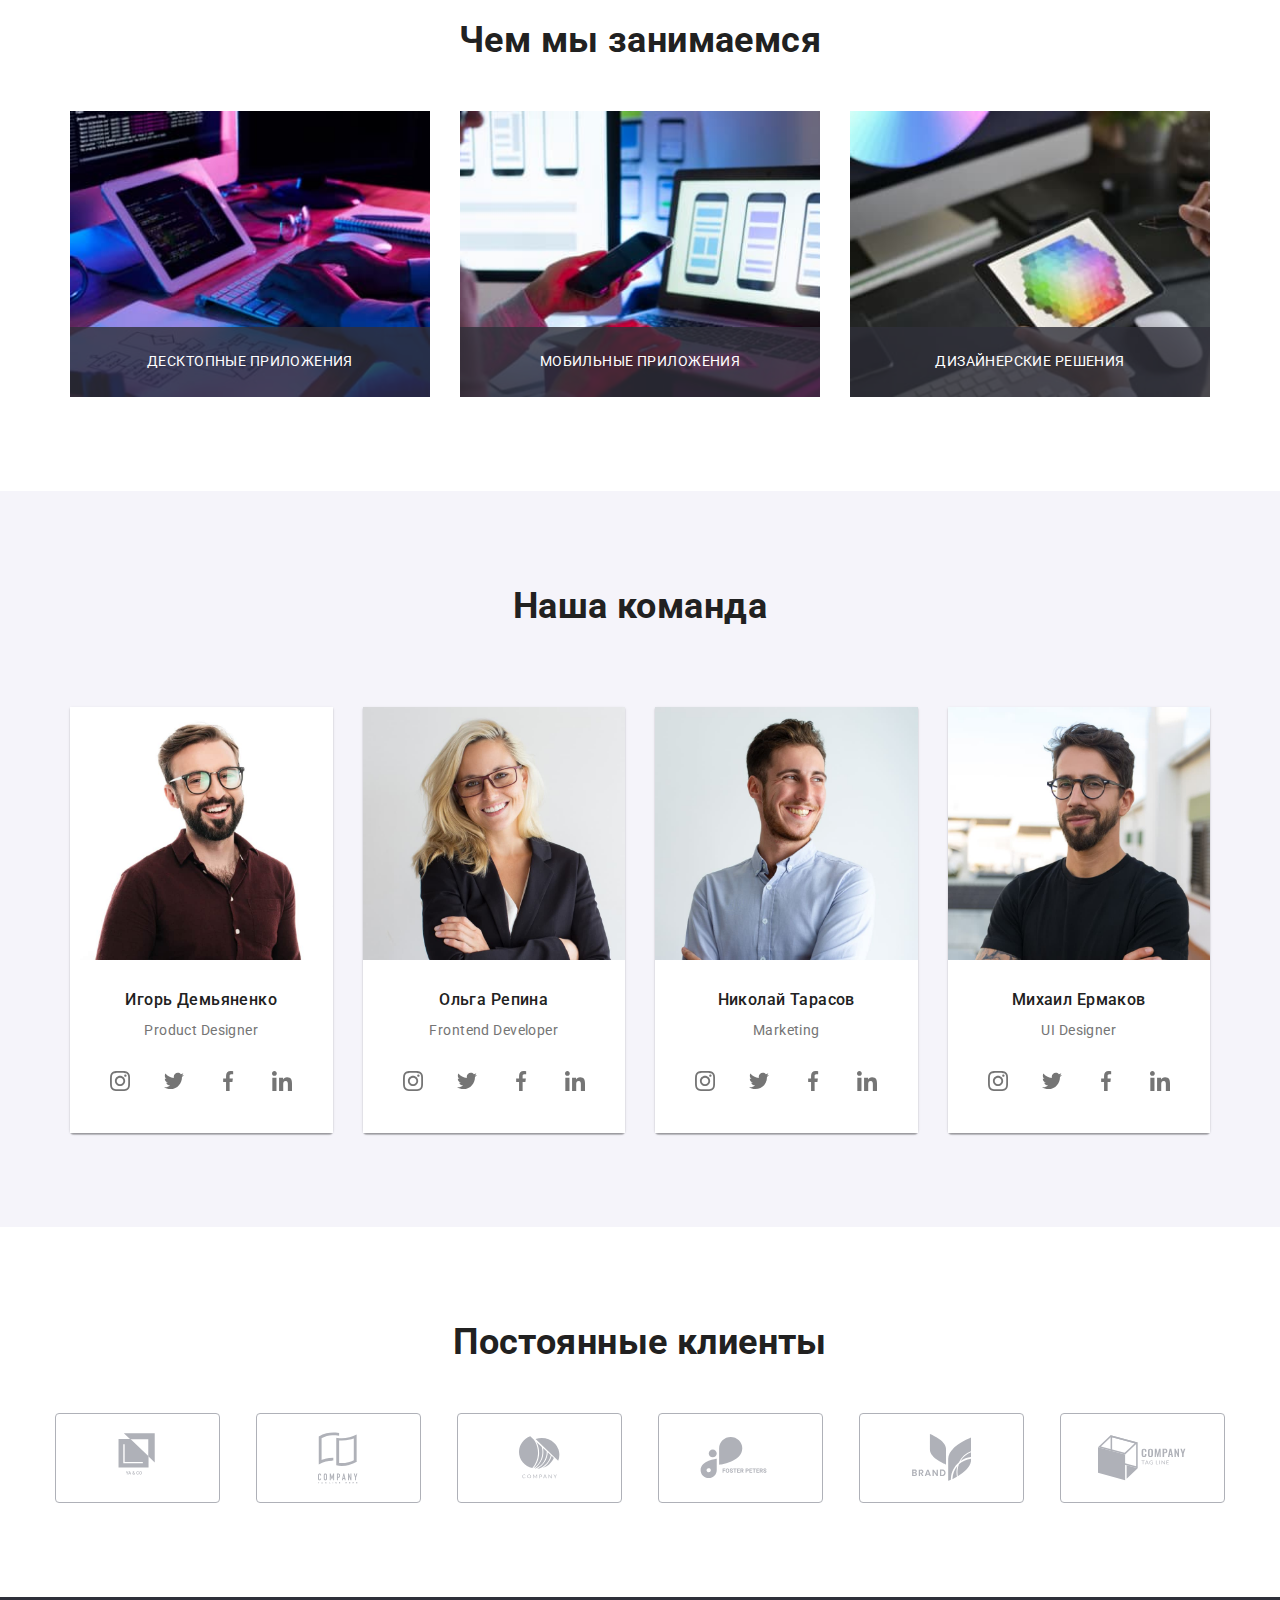
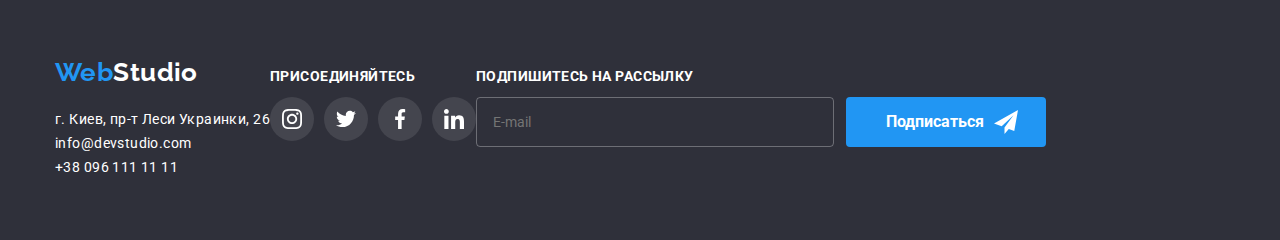
==== commit b92d6221: "змінює відстури у хедері та в розділі кнопок портфоліо" ====
--- a/index.html
+++ b/index.html
@@ -79,10 +79,10 @@
 </ul>
 
 <ul class="social-icons--mobile list">
-    <li><a class="social-icons--mobile__link link"></a></li>
-    <li>Twitter</li>
-    <li>Facebook</li>
-    <li>LinkedIn</li>
+    <li><a class="social-icons--mobile__link link" href="" target="_blank" rel="noreferrer noopener" aria-label="Ссылка на Instagram">Instagram</a></li>
+    <li><a class="social-icons--mobile__link link" href="" target="_blank" rel="noreferrer noopener" aria-label="Ссылка на Twitter">Twitter</a></li>
+    <li><a class="social-icons--mobile__link link" href="" target="_blank" rel="noreferrer noopener" aria-label="Ссылка на Facebook">Facebook</a></li>
+    <li><a class="social-icons--mobile__link link" href="" target="_blank" rel="noreferrer noopener" aria-label="Ссылка на LinkedIn">LinkedIn</a></li>
 </ul>
 </div>
 
--- a/css/main.min.css
+++ b/css/main.min.css
@@ -1,2 +1,2 @@
-:root{--main-text-colour: #757575;--background-colour: #ffffff;--accent-colour: #2196f3;--title-colour: #212121;--ligth-text-colour: #ffffff;--dark-bg-colour: #2f303a;--light-bg-colour: #f5f4fa;--font: Roboto, sans-serif}body{font-family:var(--font);font-size:14px;line-height:1.71;letter-spacing:0.03em;color:var(--main-text-colour);background-color:var(--background-colour);margin:0}*,*::before,*::after{box-sizing:inherit;outline:2px solid red}a{text-decoration:none}button{border:none}.visually-hidden{position:absolute !important;clip:rect(1px 1px 1px 1px);clip:rect(1px, 1px, 1px, 1px);padding:0 !important;border:0 !important;height:1px !important;width:1px !important;overflow:hidden}h1,h2,h3,h4,p{margin-top:0px;margin-bottom:0px}.link{text-decoration:none;color:inherit}.list{list-style:none;padding:0px;margin:0px}.section{padding-bottom:94px;padding-top:94px}img{display:block;width:100%;height:auto}.container{width:100%;padding:0 15px;margin:0 auto;box-sizing:border-box}@media screen and (min-width: 480px){.container{max-width:480px}}@media screen and (min-width: 768px){.container{max-width:768px}}@media screen and (min-width: 1200px){.container{max-width:1200px}}.section__title{margin-bottom:50px;font-weight:700;font-size:36px;line-height:1.17;text-align:center;color:var(--title-colour)}.page-header{border-bottom:1px solid #ececec;justify-content:space-between;padding:0}.novigation{display:flex;width:100%;justify-content:space-between;align-items:center}.main-menu{display:flex;width:100%;justify-content:space-between;align-items:center}.main-novigation{display:flex;align-items:center;margin-right:auto}.logo{color:var(--title-colour);font-family:Raleway;font-weight:700;font-size:26px;line-height:1.19}.logo:hover,.logo:focus{text-decoration:underline}.logo-textcolor{color:var(--accent-colour)}.studio-textcolor{color:var(--ligth-text-colour)}.link-logo{align-items:center;margin-right:93px}.site-nav{display:flex}@media screen and (max-width: 767.98px){.site-nav{display:none}}.site-nav__item{color:var(--title-colour);font-weight:500}.site-nav__link{position:relative;display:block;padding-top:32px;padding-bottom:32px;transition:color 250ms cubic-bezier(0.4, 0, 0.2, 1)}.site-nav__link:hover,.site-nav__link:focus{color:var(--accent-colour)}.site-nav__link--current::after{position:absolute;content:'';display:block;margin-top:28px;width:100%;height:4px;background:#2196f3;border-radius:2px}.site-nav__link--current{color:var(--accent-colour)}.site-nav__item+.site-nav__item{margin-left:50px}@media screen and (max-width: 1119.98px){.auth-nav{display:flex;flex-direction:column;align-items:flex-start}}@media screen and (min-width: 1200){.auth-nav{display:flex;margin-left:auto;align-items:center}}@media screen and (max-width: 767.98px){.auth-nav{display:none}}@media screen and (max-width: 1119.98px){.auth-nav__item+.auth-nav__item{margin-top:10px}}@media screen and (min-width: 1200px){.auth-nav__item+.auth-nav__item{margin-left:50px}}.auth-nav__link{padding-top:32px;padding-bottom:32px;font-weight:500;transition:color 250ms cubic-bezier(0.4, 0, 0.2, 1)}.auth-nav__link:hover,.auth-nav__link:focus{color:var(--accent-colour)}.auth-nav__link:hover:hover .auth-nav__icon,.auth-nav__link:hover:focus .auth-nav__icon,.auth-nav__link:focus:hover .auth-nav__icon,.auth-nav__link:focus:focus .auth-nav__icon{fill:currentColor}.auth-nav__icon{margin-right:10px;fill:currentColor}.button{display:block;font-family:inherit;text-align:center;text-align:center;border-color:1px solid transparent;cursor:pointer;transition:color 250ms cubic-bezier(0.4, 0, 0.2, 1),background-color 250ms cubic-bezier(0.4, 0, 0.2, 1)}@media screen and (max-width: 767.98px){.button{margin-bottom:15px}}@media screen and (max-width: 767.98px){.button__list{justify-content:start;margin-top:60px}}.hero{background-color:var(--dark-bg-colour);background-image:linear-gradient(rgba(47,48,58,0.4), rgba(47,48,58,0.4)),url("../images/hero.jpg");background-repeat:no-repeat;max-width:1600px;height:600px;padding-top:200px;padding-bottom:200px;overflow:hidden}.hero__title{font-weight:900;font-size:44px;line-height:1.36;text-align:center;letter-spacing:0.06em;text-transform:uppercase;color:var(--ligth-text-colour);margin:0 auto 30px;width:696px}.hero__button{display:block;border-radius:4px;padding:10px 32px;min-width:200px;margin:0 auto;font-family:inherit;font-weight:700;font-size:16px;line-height:1.86;color:var(--ligth-text-colour);background-color:var(--accent-colour);cursor:pointer;align-items:center;text-align:center;transition:background-color 250ms cubic-bezier(0.4, 0, 0.2, 1)}.hero__button:hover,.hero__button:focus{background-color:#188ce8}.section-benefit__title{margin:0px;padding:0px}.benefit-list__title{margin-bottom:10px;margin-top:30px;font-weight:700;font-size:14px;line-height:1.14;text-transform:uppercase;color:var(--title-colour)}@media screen and (min-width: 480px){.benefit-list__title{text-align:center}}@media screen and (min-width: 768px){.benefit-list__title{text-align:left}}@media screen and (min-width: 768px){.benefit-list{display:flex;flex-wrap:wrap;justify-content:space-around;padding:0px;margin:0px}}@media screen and (min-width: 1200px){.benefit-list{display:flex;padding:0px;margin:0px}}@media screen and (min-width: 768px){.benefit-list__item{flex-basis:calc((100% - 30px * 2) / 2)}}@media screen and (min-width: 1200px){.benefit-list__item{flex-basis:calc((100% - 30px * 4) / 4)}}.benefit-list__item::before{display:flex;background-size:contain;content:'';background-repeat:no-repeat;background-size:70px 70px;background-position:center;background-color:#f5f4fa}@media screen and (max-width: 767.98px){.benefit-list__item::before{width:100%;height:120px;max-width:450px}}@media screen and (min-width: 768px){.benefit-list__item::before{height:120px;width:354px}}@media screen and (min-width: 1200px){.benefit-list__item::before{height:120px;width:270px}}.benefit-list__item:nth-child(1)::before{background-image:url("../images/antenna.svg")}.benefit-list__item:nth-child(2)::before{background-image:url("../images/clock.svg")}.benefit-list__item:nth-child(3)::before{background-image:url("../images/diagram.svg")}.benefit-list__item:nth-child(4)::before{background-image:url("../images/astronaut.svg")}@media screen and (max-width: 1119px){.section-activities{display:none}}.activities-list{display:flex;padding:0;margin:0;margin-bottom:-30px;justify-content:space-around}.activities-list__item{position:relative;flex-basis:calc((100% - 30px * 3) / 3);margin-bottom:30px}.activities-list__text{position:absolute;bottom:0;left:0;padding-top:27px;padding-bottom:27px;width:100%;white-space:nowrap;font-weight:400;font-size:14px;line-height:1.14;text-align:center;text-transform:uppercase;color:var(--ligth-text-colour);background-color:rgba(47,48,58,0.8)}.team-section{background-color:var(--light-bg-colour)}.team-list__title{margin-bottom:10px;font-weight:500;font-size:16px;line-height:1.19;color:var(--title-colour);text-align:center}@media screen and (min-width: 768px){.team-list{display:flex;flex-wrap:wrap;justify-content:space-around;padding:0;margin:0}}@media screen and (min-width: 1200px){.team-list{flex-wrap:nowrap}}@media screen and (min-width: 480px){.team-list__item{margin-top:30px;text-align:center;box-shadow:0px 1px 3px rgba(0,0,0,0.12),0px 1px 1px rgba(0,0,0,0.14),0px 2px 1px rgba(0,0,0,0.2);border-radius:0px 0px 4px 4px}}@media screen and (min-width: 768px){.team-list__item{flex-basis:calc((100% / 2) - 30px)}}@media screen and (min-width: 1200px){.team-list__item{flex-basis:calc((100% / 4) - 30px)}}.team-list__text{text-align:center;margin-bottom:16px}.team-list__content{padding-bottom:30px;padding-top:30px;padding-left:24px;padding-right:24px;background-color:var(--background-colour)}.social-icons{display:flex;justify-content:center}.social-icons__icon{width:20px;height:20px;fill:var(--main-text-colour)}.social-icons__item+.social-icons__item{margin-left:10px}.social-icons__link{display:flex;justify-content:center;align-items:center;width:44px;height:44px;border-radius:50%;transition:background-color 250ms cubic-bezier(0.4, 0, 0.2, 1)}.social-icons__link:hover,.social-icons__link:focus{background-color:var(--accent-colour)}.social-icons__link:hover .social-icons__icon,.social-icons__link:focus .social-icons__icon{fill:var(--ligth-text-colour)}.social-icons--footer{display:inline-flex}.social-icons__icon--footer{width:20px;height:20px;fill:var(--ligth-text-colour)}.social-icons__link{display:flex;justify-content:center;align-items:center;width:44px;height:44px;border-radius:50%;background:rgba(255,255,255,0.1)}.clients-section{padding-top:94px;padding-bottom:94px}.clients-list{display:flex;margin-bottom:-30px;justify-content:space-between}@media screen and (min-width: 480px){.clients-list{flex-wrap:wrap}}.clients-list__link{display:flex;flex-wrap:wrap;justify-content:center;align-items:center;height:90px;width:100%;border:1px solid #afb1b8;border-radius:4px;transition:border 250ms cubic-bezier(0.4, 0, 0.2, 1)}@media screen and (max-width: 767.98px){.clients-list__link{max-width:210px}}@media screen and (max-width: 767.98px) and (min-width: 768px){.clients-list__link{width:226px}}@media screen and (max-width: 767.98px) and (min-width: 1200px){.clients-list__link{flex-wrap:nowrap;width:170px}}@media screen and (max-width: 767.98px){.clients-list__link:hover,.clients-list__link:focus{border:1px solid var(--accent-colour)}}.clients-list__link:hover .clients-list__icon,.clients-list__link:focus .clients-list__icon{fill:var(--accent-colour)}.clients-list__item{margin-bottom:30px}@media screen and (max-width: 767.98px){.clients-list__item{flex-basis:calc((100% - 30px * 2) / 2)}}@media screen and (min-width: 768px){.clients-list__item{flex-basis:calc((100% - 30px * 3) / 3)}}@media screen and (min-width: 1200px){.clients-list__item{flex-basis:calc((100% - 30px * 6) / 6)}}.clients-list__icon{fill:#afb1b8;transition:fill 250ms cubic-bezier(0.4, 0, 0.2, 1)}.footer-section{background-color:var(--dark-bg-colour)}.footer-block{padding-top:60px;padding-bottom:60px}@media screen and (min-width: 768px) and (max-width: 1119px){.footer-block{display:flex;flex-wrap:wrap;justify-content:space-between;align-items:baseline;padding-left:76px;padding-right:89px}}@media screen and (min-width: 1200px){.footer-block{display:flex;align-items:baseline;padding-left:0px;padding-right:0px;flex-basis:calc((50%-45px) / 2)}}.footer-block__logo{display:block;margin-bottom:20px}@media screen and (max-width: 767px){.footer-block__logo{text-align:center}}@media screen and (min-width: 768px){.footer-block__logo{text-align:center}}@media screen and (min-width: 1200px){.footer-block__logo{text-align:left}}@media screen and (min-width: 1200px){.footer-block:last-child{flex-basis:calc(50%-15px)}}.footer-links__title{display:block;margin-bottom:20px;font-weight:700;font-size:14px;line-height:1.17px;color:var(--ligth-text-colour)}@media screen and (max-width: 767px){.footer-links__title{text-align:center}}@media screen and (min-width: 768px){.footer-links__title{text-align:center}}@media screen and (min-width: 1200px){.footer-links__title{text-align:left}}.footer-links{display:block}@media screen and (max-width: 767px){.footer-links{text-align:center;margin-bottom:60px}}@media screen and (min-width: 768px){.footer-links{flex-basis:calc(100%-76px / 2)}}@media screen and (min-width: 1200px){.footer-links{flex-basis:calc((50%-45px) / 2);text-align:left}}.adress-block{display:block}@media screen and (max-width: 767px){.adress-block{margin-left:auto;margin-right:auto;margin-bottom:60px;align-content:center;text-align:center}}@media screen and (min-width: 768px){.adress-block{margin:0}}@media screen and (min-width: 1200px){.adress-block{flex-basis:calc((50%-45px) / 2);text-align:left;margin:0}}.adress-list__item{font-weight:400;font-style:normal;font-size:14px;line-height:1.71;color:var(--ligth-text-colour)}.adress-list__link{color:var(--ligth-text-colour);font-style:normal;transition:color 250ms cubic-bezier(0.4, 0, 0.2, 1)}.adress-list__link:hover,.adress-list__link:focus{color:var(--accent-colour)}@media screen and (max-width: 1119px){.subscribe{text-align:center;margin-top:60px;margin-bottom:0;margin-left:auto;margin-right:auto}}@media screen and (min-width: 1200px){.subscribe{text-align:left;margin:0}}.subscribe__title{display:block;margin-bottom:20px;font-weight:700;font-size:14px;line-height:1.17px;color:var(--ligth-text-colour)}@media screen and (min-width: 1200px){.subscribe__title{text-align:left}}.subscribe__items{display:flex}@media screen and (max-width: 767px){.subscribe__items{flex-wrap:wrap}}@media screen and (min-width: 768px){.subscribe__items{display:block}}@media screen and (min-width: 1200px){.subscribe__items{display:flex;flex-wrap:nowrap}}.subscribe__input{display:block;width:358px;height:50px;margin-right:12px;padding:16px;background-color:transparent;border:1px solid rgba(255,255,255,0.3);border-radius:4px}@media screen and (min-width: 480px){.subscribe__input{width:450px}}@media screen and (min-width: 768px){.subscribe__input{width:450px}}@media screen and (min-width: 1200px){.subscribe__input{width:358px}}.submit__button{position:relative;display:block;border-radius:4px;padding-top:10px;padding-bottom:10px;padding-right:29px;min-width:200px;font-family:inherit;font-weight:700;font-size:16px;line-height:1.86;color:var(--ligth-text-colour);background-color:var(--accent-colour);cursor:pointer;align-items:center;text-align:center;transition:background-color 250ms cubic-bezier(0.4, 0, 0.2, 1)}.submit__button:hover,.submit__button:focus{background-color:#188ce8}@media screen and (max-width: 1119px){.submit__button{margin-top:20px;margin-left:auto;margin-right:auto}}@media screen and (min-width: 1200px){.submit__button{margin:0}}.submit__button::after{content:'';position:absolute;top:50%;transform:translateY(-50%);display:inline-block;margin-left:10px;margin-right:13px;width:24px;height:24px;background-color:transparent;background-image:url("../images/icon/iconsend.svg")}.backdrop{position:fixed;top:0;left:0;width:100%;height:100%;opacity:1;transition:opacity 250ms cubic-bezier(0.4, 0, 0.2, 1);background-color:rgba(0,0,0,0.2)}.modal{position:absolute;top:50%;left:50%;transform:translate(-50%, -50%) scale(1);min-width:528px;min-height:581px;padding:37px 40px;background-color:var(--background-colour);box-shadow:0px 1px 3px rgba(0,0,0,0.12),0px 1px 1px rgba(0,0,0,0.14),0px 2px 1px rgba(0,0,0,0.2);border-radius:4px;transition:transform 250ms cubic-bezier(0.4, 0, 0.2, 1)}.is-hidden .modal{transform:translate(100%, 100%) scale(0.2)}.backdrop.is-hidden{opacity:0;visibility:hidden;pointer-events:none}.modal__button-close{position:absolute;top:8px;right:8px;width:30px;height:30px;background-color:transparent;border:1px solid rgba(0,0,0,0.1);border-radius:50%;cursor:pointer}.modal__button-close:hover .modal__icon-close,.modal__button-close:focus .moda__icon-close{fill:var(--accent-colour);transition:transform 250ms cubic-bezier(0.4, 0, 0.2, 1)}.modal__link{color:var(--accent-colour);text-decoration:underline}.modal__send-button{display:block;border-radius:4px;padding:10px 32px;min-width:200px;margin:0 auto;font-family:inherit;font-weight:700;font-size:16px;line-height:1.86;color:var(--ligth-text-colour);background-color:var(--accent-colour);cursor:pointer;align-items:center;text-align:center;transition:background-color 250ms cubic-bezier(0.4, 0, 0.2, 1)}.modal__send-button:hover,.modal__send-button:focus{background-color:#188ce8}.mobile-menu-btn{position:relative;top:0;right:10px;z-index:105;width:40px;height:40px;background-color:transparent;border:none;cursor:pointer}@media screen and (min-width: 768px){.mobile-menu-btn{display:none}}.mobile-menu-icon{width:40px;height:40px}.mobile-menu-icon:focus,.mobile-menu-icon:hover{fill:var(--accent-colour)}.icon-close{display:none}.is-open .icon-close{display:block}.is-open .icon-menu{display:none}.mobile-menu{position:fixed;top:0;right:-100%;z-index:100;display:flex;flex-direction:column;width:100%;max-width:480px;height:100vh;padding:40px 48px 83px;background:#ffffff;transition:right 0.5s}.mobile-menu.is-open{right:0;top:0}.mobile-menu .menu{flex-direction:column;font-size:40px;line-height:1.17;font-weight:500;letter-spacing:0.02em;margin-bottom:200px}.mobile-menu .menu__item{margin-bottom:32px}.menu__link--current{color:var(--accent-colour)}.auth-nav--mobile{flex-direction:column;font-weight:500;font-size:24px;line-height:1.17;letter-spacing:0.02em}.auth-nav--mobile__item{margin-bottom:32px}.auth-nav--mobile__item:focus,.auth-nav--mobile__item:hover{color:var(--accent-colour)}.social-icons--mobile{display:flex;justify-content:space-around;margin-top:64px;color:var(--accent-colour)}.form__title{margin-bottom:12px;font-weight:700;font-size:20px;line-height:1.17;text-align:center;color:var(--title-colour)}.form__field{position:relative;display:block}.form__label{display:block}.form__input{width:448px;height:40px;padding-left:42px;margin-top:10px;margin-bottom:10px;border:1px solid rgba(33,33,33,0.2);border-radius:4px;cursor:pointer}.form__input:focus{outline:transparent;border:1px solid var(--accent-colour);border-radius:4px;transition:transform 250ms cubic-bezier(0.4, 0, 0.2, 1)}.form__textarea{width:448px;padding:12px 16px;margin-top:10px;margin-bottom:20px;border:1px solid rgba(33,33,33,0.2);border-radius:4px;resize:none}.form__textarea-label{display:block}.form__textarea:focus{outline:transparent;border:1px solid var(--accent-colour);border-radius:4px;transition:transform 250ms cubic-bezier(0.4, 0, 0.2, 1)}.form__icon{position:absolute;top:45px;left:15px;fill:var(--title-colour);transition:transform 250ms cubic-bezier(0.4, 0, 0.2, 1)}.form__input:focus+.icon-form{fill:var(--accent-colour);transition:transform 250ms cubic-bezier(0.4, 0, 0.2, 1)}.checkbox-label{display:block;margin-bottom:30px}.checkbox-label__checkbox{position:absolute;-webkit-appearance:none;-moz-appearance:none;appearance:none}.checkbox-label__icon{display:inline-block;width:16px;height:15px;margin-right:7px;border:1px solid var(--title-colour)}.checkbox-label__checkbox:checked+.checkbox-label__icon{background-color:var(--accent-colour);background-image:url("../images/iconcheck.svg");background-size:contain;background-origin:border-box;border:transparent}.button{display:block;padding-left:22px;padding-right:22px;padding-top:6px;padding-bottom:6px;min-width:73px;border-radius:4px;font-family:inherit;font-weight:500;font-size:16px;line-height:1.62;text-align:center;color:var(--title-colour);border-color:1px solid transparent;background-color:var(--light-bg-colour);cursor:pointer;transition:color 250ms cubic-bezier(0.4, 0, 0.2, 1),background-color 250ms cubic-bezier(0.4, 0, 0.2, 1)}.button:hover,.button:focus{color:var(--ligth-text-colour);background-color:var(--accent-colour)}@media screen and (min-width: 480px){.button__list{display:flex;flex-wrap:wrap}}@media screen and (min-width: 768px){.button__list{flex-wrap:nowrap;justify-content:center;margin-top:100px}}.button__list .item+.item{margin-left:8px}.works__title{font-weight:700;font-size:18px;line-height:2;letter-spacing:0.06em;color:var(--title-colour);text-align:left}@media screen and (min-width: 768px){.works__list{display:flex;flex-wrap:wrap;justify-content:space-around;margin-bottom:-30px}}@media screen and (min-width: 768px){.works__item{flex-basis:calc(100% / 2 - 30px);margin-bottom:30px}}@media screen and (min-width: 1200px){.works__item{flex-basis:calc(100% / 3 - 30px)}}.works__title{margin-bottom:4px}@media screen and (min-width: 1200px){.works__title{white-space:nowrap}}.card__item{padding-left:24px;padding-right:24px;padding-top:20px;padding-bottom:20px;border:1px solid #eeeeee;background-color:var(--background-colour)}.works__link{display:block;transition:box-shadow 250ms cubic-bezier(0.4, 0, 0.2, 1)}.works__link:hover,.works__link:focus{box-shadow:0px 1px 1px rgba(0,0,0,0.12),0px 4px 4px rgba(0,0,0,0.06),1px 4px 6px rgba(0,0,0,0.16)}.works__overlay{position:relative;overflow:hidden}.works__discribe{position:absolute;display:block;top:0;left:0;font-weight:400;font-size:18px;line-height:1.56;color:var(--ligth-text-colour);text-align:left;padding:63px 24px;opacity:0}.works__item:hover .works__discribe,.works__item:focus .works__discribe{opacity:1}.works__overlay::before{position:absolute;content:'';display:inline-block;width:100%;height:100%;top:0;left:0;background-color:rgba(33,150,243,0.9);transform:translatey(100%);transition:transform 250ms cubic-bezier(0.4, 0, 0.2, 1)}.works__overlay:hover::before,.works__overlay:focus::before{opacity:1}.works__item:hover .works__overlay::before,.works__item:focus .works__overlay::before{transform:translatey(0)}
+:root{--main-text-colour: #757575;--background-colour: #ffffff;--accent-colour: #2196f3;--title-colour: #212121;--ligth-text-colour: #ffffff;--dark-bg-colour: #2f303a;--light-bg-colour: #f5f4fa;--font: Roboto, sans-serif}body{font-family:var(--font);font-size:14px;line-height:1.71;letter-spacing:0.03em;color:var(--main-text-colour);background-color:var(--background-colour);margin:0}*,*::before,*::after{box-sizing:inherit}a{text-decoration:none}button{border:none}.visually-hidden{position:absolute !important;clip:rect(1px 1px 1px 1px);clip:rect(1px, 1px, 1px, 1px);padding:0 !important;border:0 !important;height:1px !important;width:1px !important;overflow:hidden}h1,h2,h3,h4,p{margin-top:0px;margin-bottom:0px}.link{text-decoration:none;color:inherit}.list{list-style:none;padding:0px;margin:0px}.section{padding-bottom:94px;padding-top:94px}img{display:block;width:100%;height:auto}.container{width:100%;padding:0 15px;margin:0 auto;box-sizing:border-box}@media screen and (min-width: 480px){.container{max-width:480px}}@media screen and (min-width: 768px){.container{max-width:768px}}@media screen and (min-width: 1200px){.container{max-width:1200px}}.section__title{margin-bottom:50px;font-weight:700;font-size:36px;line-height:1.17;text-align:center;color:var(--title-colour)}.page-header{border-bottom:1px solid #ececec;justify-content:space-between;padding:0}.novigation{display:flex;width:100%;justify-content:space-between;align-items:center}.main-menu{display:flex;width:100%;justify-content:space-between;align-items:center}.main-novigation{display:flex;align-items:center;margin-right:auto}.logo{color:var(--title-colour);font-family:Raleway;font-weight:700;font-size:26px;line-height:1.19}.logo:hover,.logo:focus{text-decoration:underline}.logo-textcolor{color:var(--accent-colour)}.studio-textcolor{color:var(--ligth-text-colour)}.link-logo{align-items:center;margin-right:93px}.site-nav{display:flex}@media screen and (max-width: 767.98px){.site-nav{display:none}}.site-nav__item{color:var(--title-colour);font-weight:500}.site-nav__link{position:relative;display:block;padding-top:32px;padding-bottom:32px;transition:color 250ms cubic-bezier(0.4, 0, 0.2, 1)}.site-nav__link:hover,.site-nav__link:focus{color:var(--accent-colour)}.site-nav__link--current::after{position:absolute;content:'';display:block;margin-top:28px;width:100%;height:4px;background:#2196f3;border-radius:2px}.site-nav__link--current{color:var(--accent-colour)}.site-nav__item+.site-nav__item{margin-left:50px}@media screen and (max-width: 1119.98px){.auth-nav{display:flex;flex-direction:column;align-items:flex-start}}@media screen and (max-width: 767.98px){.auth-nav{display:none}}@media screen and (min-width: 1200px){.auth-nav{display:flex;margin-left:auto;align-items:center}}@media screen and (max-width: 1119.98px){.auth-nav__item+.auth-nav__item{margin-top:10px}}@media screen and (min-width: 1200px){.auth-nav__item+.auth-nav__item{margin-left:50px}}.auth-nav__link{padding-top:32px;padding-bottom:32px;font-weight:500;transition:color 250ms cubic-bezier(0.4, 0, 0.2, 1)}.auth-nav__link:hover,.auth-nav__link:focus{color:var(--accent-colour)}.auth-nav__link:hover:hover .auth-nav__icon,.auth-nav__link:hover:focus .auth-nav__icon,.auth-nav__link:focus:hover .auth-nav__icon,.auth-nav__link:focus:focus .auth-nav__icon{fill:currentColor}.auth-nav__icon{margin-right:10px;fill:currentColor}.button{display:block;font-family:inherit;text-align:center;text-align:center;border-color:1px solid transparent;cursor:pointer;transition:color 250ms cubic-bezier(0.4, 0, 0.2, 1),background-color 250ms cubic-bezier(0.4, 0, 0.2, 1)}@media screen and (max-width: 767.98px){.button{margin-bottom:15px}}@media screen and (max-width: 767.98px){.button__list{justify-content:start;margin-top:60px}}.hero{background-color:var(--dark-bg-colour);background-image:linear-gradient(rgba(47,48,58,0.4), rgba(47,48,58,0.4)),url("../images/hero.jpg");background-repeat:no-repeat;max-width:1600px;height:600px;padding-top:200px;padding-bottom:200px;overflow:hidden}.hero__title{font-weight:900;font-size:44px;line-height:1.36;text-align:center;letter-spacing:0.06em;text-transform:uppercase;color:var(--ligth-text-colour);margin:0 auto 30px;max-width:696px;width:100%}.hero__button{display:block;border-radius:4px;padding:10px 32px;min-width:200px;margin:0 auto;font-family:inherit;font-weight:700;font-size:16px;line-height:1.86;color:var(--ligth-text-colour);background-color:var(--accent-colour);cursor:pointer;align-items:center;text-align:center;transition:background-color 250ms cubic-bezier(0.4, 0, 0.2, 1)}.hero__button:hover,.hero__button:focus{background-color:#188ce8}.section-benefit__title{margin:0px;padding:0px}.benefit-list__title{margin-bottom:10px;margin-top:30px;font-weight:700;font-size:14px;line-height:1.14;text-transform:uppercase;color:var(--title-colour)}@media screen and (min-width: 480px){.benefit-list__title{text-align:center}}@media screen and (min-width: 768px){.benefit-list__title{text-align:left}}@media screen and (min-width: 768px){.benefit-list{display:flex;flex-wrap:wrap;justify-content:space-around;padding:0px;margin:0px}}@media screen and (min-width: 1200px){.benefit-list{display:flex;padding:0px;margin:0px}}@media screen and (min-width: 768px){.benefit-list__item{flex-basis:calc((100% - 30px * 2) / 2)}}@media screen and (min-width: 1200px){.benefit-list__item{flex-basis:calc((100% - 30px * 4) / 4)}}.benefit-list__item::before{display:flex;background-size:contain;content:'';background-repeat:no-repeat;background-size:70px 70px;background-position:center;background-color:#f5f4fa}@media screen and (max-width: 767.98px){.benefit-list__item::before{width:100%;height:120px;max-width:450px}}@media screen and (min-width: 768px){.benefit-list__item::before{height:120px;width:354px}}@media screen and (min-width: 1200px){.benefit-list__item::before{height:120px;width:270px}}.benefit-list__item:nth-child(1)::before{background-image:url("../images/antenna.svg")}.benefit-list__item:nth-child(2)::before{background-image:url("../images/clock.svg")}.benefit-list__item:nth-child(3)::before{background-image:url("../images/diagram.svg")}.benefit-list__item:nth-child(4)::before{background-image:url("../images/astronaut.svg")}@media screen and (max-width: 1119px){.section-activities{display:none}}.activities-list{display:flex;padding:0;margin:0;margin-bottom:-30px;justify-content:space-around}.activities-list__item{position:relative;flex-basis:calc((100% - 30px * 3) / 3);margin-bottom:30px}.activities-list__text{position:absolute;bottom:0;left:0;padding-top:27px;padding-bottom:27px;width:100%;white-space:nowrap;font-weight:400;font-size:14px;line-height:1.14;text-align:center;text-transform:uppercase;color:var(--ligth-text-colour);background-color:rgba(47,48,58,0.8)}.team-section{background-color:var(--light-bg-colour)}.team-list__title{margin-bottom:10px;font-weight:500;font-size:16px;line-height:1.19;color:var(--title-colour);text-align:center}@media screen and (min-width: 768px){.team-list{display:flex;flex-wrap:wrap;justify-content:space-around;padding:0;margin:0}}@media screen and (min-width: 1200px){.team-list{flex-wrap:nowrap}}@media screen and (min-width: 480px){.team-list__item{margin-top:30px;text-align:center;box-shadow:0px 1px 3px rgba(0,0,0,0.12),0px 1px 1px rgba(0,0,0,0.14),0px 2px 1px rgba(0,0,0,0.2);border-radius:0px 0px 4px 4px}}@media screen and (min-width: 768px){.team-list__item{flex-basis:calc((100% / 2) - 30px)}}@media screen and (min-width: 1200px){.team-list__item{flex-basis:calc((100% / 4) - 30px)}}.team-list__text{text-align:center;margin-bottom:16px}.team-list__content{padding-bottom:30px;padding-top:30px;padding-left:24px;padding-right:24px;background-color:var(--background-colour)}.social-icons{display:flex;justify-content:center}.social-icons__icon{width:20px;height:20px;fill:var(--main-text-colour)}.social-icons__item+.social-icons__item{margin-left:10px}.social-icons__link{display:flex;justify-content:center;align-items:center;width:44px;height:44px;border-radius:50%;transition:background-color 250ms cubic-bezier(0.4, 0, 0.2, 1)}.social-icons__link:hover,.social-icons__link:focus{background-color:var(--accent-colour)}.social-icons__link:hover .social-icons__icon,.social-icons__link:focus .social-icons__icon{fill:var(--ligth-text-colour)}.social-icons--footer{display:inline-flex}.social-icons__icon--footer{width:20px;height:20px;fill:var(--ligth-text-colour)}.social-icons__link{display:flex;justify-content:center;align-items:center;width:44px;height:44px;border-radius:50%;background:rgba(255,255,255,0.1)}.clients-section{padding-top:94px;padding-bottom:94px}.clients-list{display:flex;margin-bottom:-30px;justify-content:space-between}@media screen and (min-width: 480px){.clients-list{flex-wrap:wrap}}.clients-list__link{display:flex;flex-wrap:wrap;justify-content:center;align-items:center;height:90px;width:100%;border:1px solid #afb1b8;border-radius:4px;transition:border 250ms cubic-bezier(0.4, 0, 0.2, 1)}@media screen and (max-width: 767.98px){.clients-list__link{max-width:210px}}@media screen and (min-width: 768px){.clients-list__link{max-width:226px}}@media screen and (min-width: 1200px){.clients-list__link{flex-wrap:nowrap;max-width:170px}}.clients-list__link:hover,.clients-list__link:focus{border:1px solid var(--accent-colour)}.clients-list__link:hover .clients-list__icon,.clients-list__link:focus .clients-list__icon{fill:var(--accent-colour)}.clients-list__item{margin-bottom:30px}@media screen and (max-width: 767.98px){.clients-list__item{flex-basis:calc((100% - 30px * 2) / 2)}}@media screen and (min-width: 768px){.clients-list__item{flex-basis:calc((100% - 30px * 3) / 3)}}@media screen and (min-width: 1200px){.clients-list__item{flex-basis:calc((100% - 30px * 6) / 6)}}.clients-list__icon{fill:#afb1b8;transition:fill 250ms cubic-bezier(0.4, 0, 0.2, 1)}.footer-section{background-color:var(--dark-bg-colour)}.footer-block{padding-top:60px;padding-bottom:60px}@media screen and (min-width: 768px) and (max-width: 1119px){.footer-block{display:flex;flex-wrap:wrap;justify-content:space-between;align-items:baseline;padding-left:76px;padding-right:89px}}@media screen and (min-width: 1200px){.footer-block{display:flex;align-items:baseline;padding-left:15px;padding-right:15px;flex-basis:calc((50%-45px) / 2)}}.footer-block__logo{display:block;margin-bottom:20px}@media screen and (max-width: 767px){.footer-block__logo{text-align:center}}@media screen and (min-width: 768px){.footer-block__logo{text-align:center}}@media screen and (min-width: 1200px){.footer-block__logo{text-align:left}}@media screen and (min-width: 1200px){.footer-block:last-child{flex-basis:calc(50%-15px)}}.footer-links__title{display:block;margin-bottom:20px;font-weight:700;font-size:14px;line-height:1.17px;color:var(--ligth-text-colour)}@media screen and (max-width: 767px){.footer-links__title{text-align:center}}@media screen and (min-width: 768px){.footer-links__title{text-align:center}}@media screen and (min-width: 1200px){.footer-links__title{text-align:left}}.footer-links{display:block}@media screen and (max-width: 767px){.footer-links{text-align:center;margin-bottom:60px}}@media screen and (min-width: 768px){.footer-links{flex-basis:calc(100%-76px / 2)}}@media screen and (min-width: 1200px){.footer-links{flex-basis:calc((50%-45px) / 2);text-align:left}}.adress-block{display:block}@media screen and (max-width: 767px){.adress-block{margin-left:auto;margin-right:auto;margin-bottom:60px;align-content:center;text-align:center}}@media screen and (min-width: 768px){.adress-block{margin:0}}@media screen and (min-width: 1200px){.adress-block{flex-basis:calc((50%-45px) / 2);text-align:left;margin:0}}.adress-list__item{font-weight:400;font-style:normal;font-size:14px;line-height:1.71;color:var(--ligth-text-colour)}.adress-list__link{color:var(--ligth-text-colour);font-style:normal;transition:color 250ms cubic-bezier(0.4, 0, 0.2, 1)}.adress-list__link:hover,.adress-list__link:focus{color:var(--accent-colour)}@media screen and (max-width: 1119px){.subscribe{text-align:center;margin-top:60px;margin-bottom:0;margin-left:auto;margin-right:auto}}@media screen and (min-width: 1200px){.subscribe{text-align:left;margin:0}}.subscribe__title{display:block;margin-bottom:20px;font-weight:700;font-size:14px;line-height:1.17px;color:var(--ligth-text-colour)}@media screen and (min-width: 1200px){.subscribe__title{text-align:left}}.subscribe__items{display:flex}@media screen and (max-width: 767px){.subscribe__items{flex-wrap:wrap}}@media screen and (min-width: 768px){.subscribe__items{display:block}}@media screen and (min-width: 1200px){.subscribe__items{display:flex;flex-wrap:nowrap}}.subscribe__input{display:block;width:358px;height:50px;margin-right:12px;padding:16px;background-color:transparent;border:1px solid rgba(255,255,255,0.3);border-radius:4px;width:100%}@media screen and (min-width: 480px){.subscribe__input{width:450px}}@media screen and (min-width: 1200px){.subscribe__input{width:358px}}.submit__button{position:relative;display:block;border-radius:4px;padding-top:10px;padding-bottom:10px;padding-right:29px;min-width:200px;font-family:inherit;font-weight:700;font-size:16px;line-height:1.86;color:var(--ligth-text-colour);background-color:var(--accent-colour);cursor:pointer;align-items:center;text-align:center;transition:background-color 250ms cubic-bezier(0.4, 0, 0.2, 1)}.submit__button:hover,.submit__button:focus{background-color:#188ce8}@media screen and (max-width: 1119px){.submit__button{margin-top:20px;margin-left:auto;margin-right:auto}}@media screen and (min-width: 1200px){.submit__button{margin:0}}.submit__button::after{content:'';position:absolute;top:50%;transform:translateY(-50%);display:inline-block;margin-left:10px;margin-right:13px;width:24px;height:24px;background-color:transparent;background-image:url("../images/icon/iconsend.svg")}.backdrop{position:fixed;top:0;left:0;width:100%;height:100%;opacity:1;transition:opacity 250ms cubic-bezier(0.4, 0, 0.2, 1);background-color:rgba(0,0,0,0.2)}.modal{position:absolute;top:50%;left:50%;transform:translate(-50%, -50%) scale(1);min-width:528px;min-height:581px;padding:37px 40px;background-color:var(--background-colour);box-shadow:0px 1px 3px rgba(0,0,0,0.12),0px 1px 1px rgba(0,0,0,0.14),0px 2px 1px rgba(0,0,0,0.2);border-radius:4px;transition:transform 250ms cubic-bezier(0.4, 0, 0.2, 1)}.is-hidden .modal{transform:translate(100%, 100%) scale(0.2)}.backdrop.is-hidden{opacity:0;visibility:hidden;pointer-events:none}.modal__button-close{position:absolute;top:8px;right:8px;width:30px;height:30px;background-color:transparent;border:1px solid rgba(0,0,0,0.1);border-radius:50%;cursor:pointer}.modal__button-close:hover .modal__icon-close,.modal__button-close:focus .moda__icon-close{fill:var(--accent-colour);transition:transform 250ms cubic-bezier(0.4, 0, 0.2, 1)}.modal__link{color:var(--accent-colour);text-decoration:underline}.modal__send-button{display:block;border-radius:4px;padding:10px 32px;min-width:200px;margin:0 auto;font-family:inherit;font-weight:700;font-size:16px;line-height:1.86;color:var(--ligth-text-colour);background-color:var(--accent-colour);cursor:pointer;align-items:center;text-align:center;transition:background-color 250ms cubic-bezier(0.4, 0, 0.2, 1)}.modal__send-button:hover,.modal__send-button:focus{background-color:#188ce8}.mobile-menu-btn{position:relative;top:0;right:10px;z-index:105;width:40px;height:40px;background-color:transparent;border:none;cursor:pointer}@media screen and (min-width: 768px){.mobile-menu-btn{display:none}}.mobile-menu-icon{width:40px;height:40px}.mobile-menu-icon:focus,.mobile-menu-icon:hover{fill:var(--accent-colour)}.icon-close{display:none}.is-open .icon-close{display:block}.is-open .icon-menu{display:none}.mobile-menu{position:fixed;top:0;right:-100%;z-index:100;display:flex;flex-direction:column;width:100%;max-width:480px;height:100vh;padding:40px 48px 83px;background:#ffffff;transition:right 0.5s;overflow-y:scroll}.mobile-menu.is-open{right:0;top:0}.mobile-menu .menu{flex-direction:column;font-size:40px;line-height:1.17;font-weight:500;letter-spacing:0.02em;margin-bottom:200px}.mobile-menu .menu__item{margin-bottom:32px}.menu__link--current{color:var(--accent-colour)}.auth-nav--mobile{flex-direction:column;font-weight:500;font-size:24px;line-height:1.17;letter-spacing:0.02em}.auth-nav--mobile__item{margin-bottom:32px}.auth-nav--mobile__item:focus,.auth-nav--mobile__item:hover{color:var(--accent-colour)}.social-icons--mobile{display:flex;justify-content:space-around;margin-top:64px;color:var(--accent-colour)}.form__title{margin-bottom:12px;font-weight:700;font-size:20px;line-height:1.17;text-align:center;color:var(--title-colour)}.form__field{position:relative;display:block}.form__label{display:block}.form__input{width:448px;height:40px;padding-left:42px;margin-top:10px;margin-bottom:10px;border:1px solid rgba(33,33,33,0.2);border-radius:4px;cursor:pointer}.form__input:focus{outline:transparent;border:1px solid var(--accent-colour);border-radius:4px;transition:transform 250ms cubic-bezier(0.4, 0, 0.2, 1)}.form__textarea{width:448px;padding:12px 16px;margin-top:10px;margin-bottom:20px;border:1px solid rgba(33,33,33,0.2);border-radius:4px;resize:none}.form__textarea-label{display:block}.form__textarea:focus{outline:transparent;border:1px solid var(--accent-colour);border-radius:4px;transition:transform 250ms cubic-bezier(0.4, 0, 0.2, 1)}.form__icon{position:absolute;top:45px;left:15px;fill:var(--title-colour);transition:transform 250ms cubic-bezier(0.4, 0, 0.2, 1)}.form__input:focus+.icon-form{fill:var(--accent-colour);transition:transform 250ms cubic-bezier(0.4, 0, 0.2, 1)}.checkbox-label{display:block;margin-bottom:30px}.checkbox-label__checkbox{position:absolute;-webkit-appearance:none;-moz-appearance:none;appearance:none}.checkbox-label__icon{display:inline-block;width:16px;height:15px;margin-right:7px;border:1px solid var(--title-colour)}.checkbox-label__checkbox:checked+.checkbox-label__icon{background-color:var(--accent-colour);background-image:url("../images/iconcheck.svg");background-size:contain;background-origin:border-box;border:transparent}.button{display:block;padding-left:22px;padding-right:22px;padding-top:6px;padding-bottom:6px;min-width:73px;border-radius:4px;font-family:inherit;font-weight:500;font-size:16px;line-height:1.62;text-align:center;color:var(--title-colour);border-color:1px solid transparent;background-color:var(--light-bg-colour);cursor:pointer;transition:color 250ms cubic-bezier(0.4, 0, 0.2, 1),background-color 250ms cubic-bezier(0.4, 0, 0.2, 1)}.button:hover,.button:focus{color:var(--ligth-text-colour);background-color:var(--accent-colour)}.button__list{display:flex}@media screen and (max-width: 767.98px){.button__list{flex-wrap:wrap}}@media screen and (min-width: 768px){.button__list{flex-wrap:nowrap;justify-content:center;margin-top:100px}}.button__list .item+.item{margin-left:8px}.works__title{font-weight:700;font-size:18px;line-height:2;letter-spacing:0.06em;color:var(--title-colour);text-align:left}@media screen and (min-width: 768px){.works__list{display:flex;flex-wrap:wrap;justify-content:space-around;margin-bottom:-30px}}@media screen and (min-width: 768px){.works__item{flex-basis:calc(100% / 2 - 30px);margin-bottom:30px}}@media screen and (min-width: 1200px){.works__item{flex-basis:calc(100% / 3 - 30px)}}.works__title{margin-bottom:4px}@media screen and (min-width: 1200px){.works__title{white-space:nowrap}}.card__item{padding-left:24px;padding-right:24px;padding-top:20px;padding-bottom:20px;border:1px solid #eeeeee;background-color:var(--background-colour)}.works__link{display:block;transition:box-shadow 250ms cubic-bezier(0.4, 0, 0.2, 1)}.works__link:hover,.works__link:focus{box-shadow:0px 1px 1px rgba(0,0,0,0.12),0px 4px 4px rgba(0,0,0,0.06),1px 4px 6px rgba(0,0,0,0.16)}.works__overlay{position:relative;overflow:hidden}.works__discribe{position:absolute;display:block;top:0;left:0;font-weight:400;font-size:18px;line-height:1.56;color:var(--ligth-text-colour);text-align:left;padding:63px 24px;opacity:0}.works__item:hover .works__discribe,.works__item:focus .works__discribe{opacity:1}.works__overlay::before{position:absolute;content:'';display:inline-block;width:100%;height:100%;top:0;left:0;background-color:rgba(33,150,243,0.9);transform:translatey(100%);transition:transform 250ms cubic-bezier(0.4, 0, 0.2, 1)}.works__overlay:hover::before,.works__overlay:focus::before{opacity:1}.works__item:hover .works__overlay::before,.works__item:focus .works__overlay::before{transform:translatey(0)}
 /*# sourceMappingURL=main.min.css.map */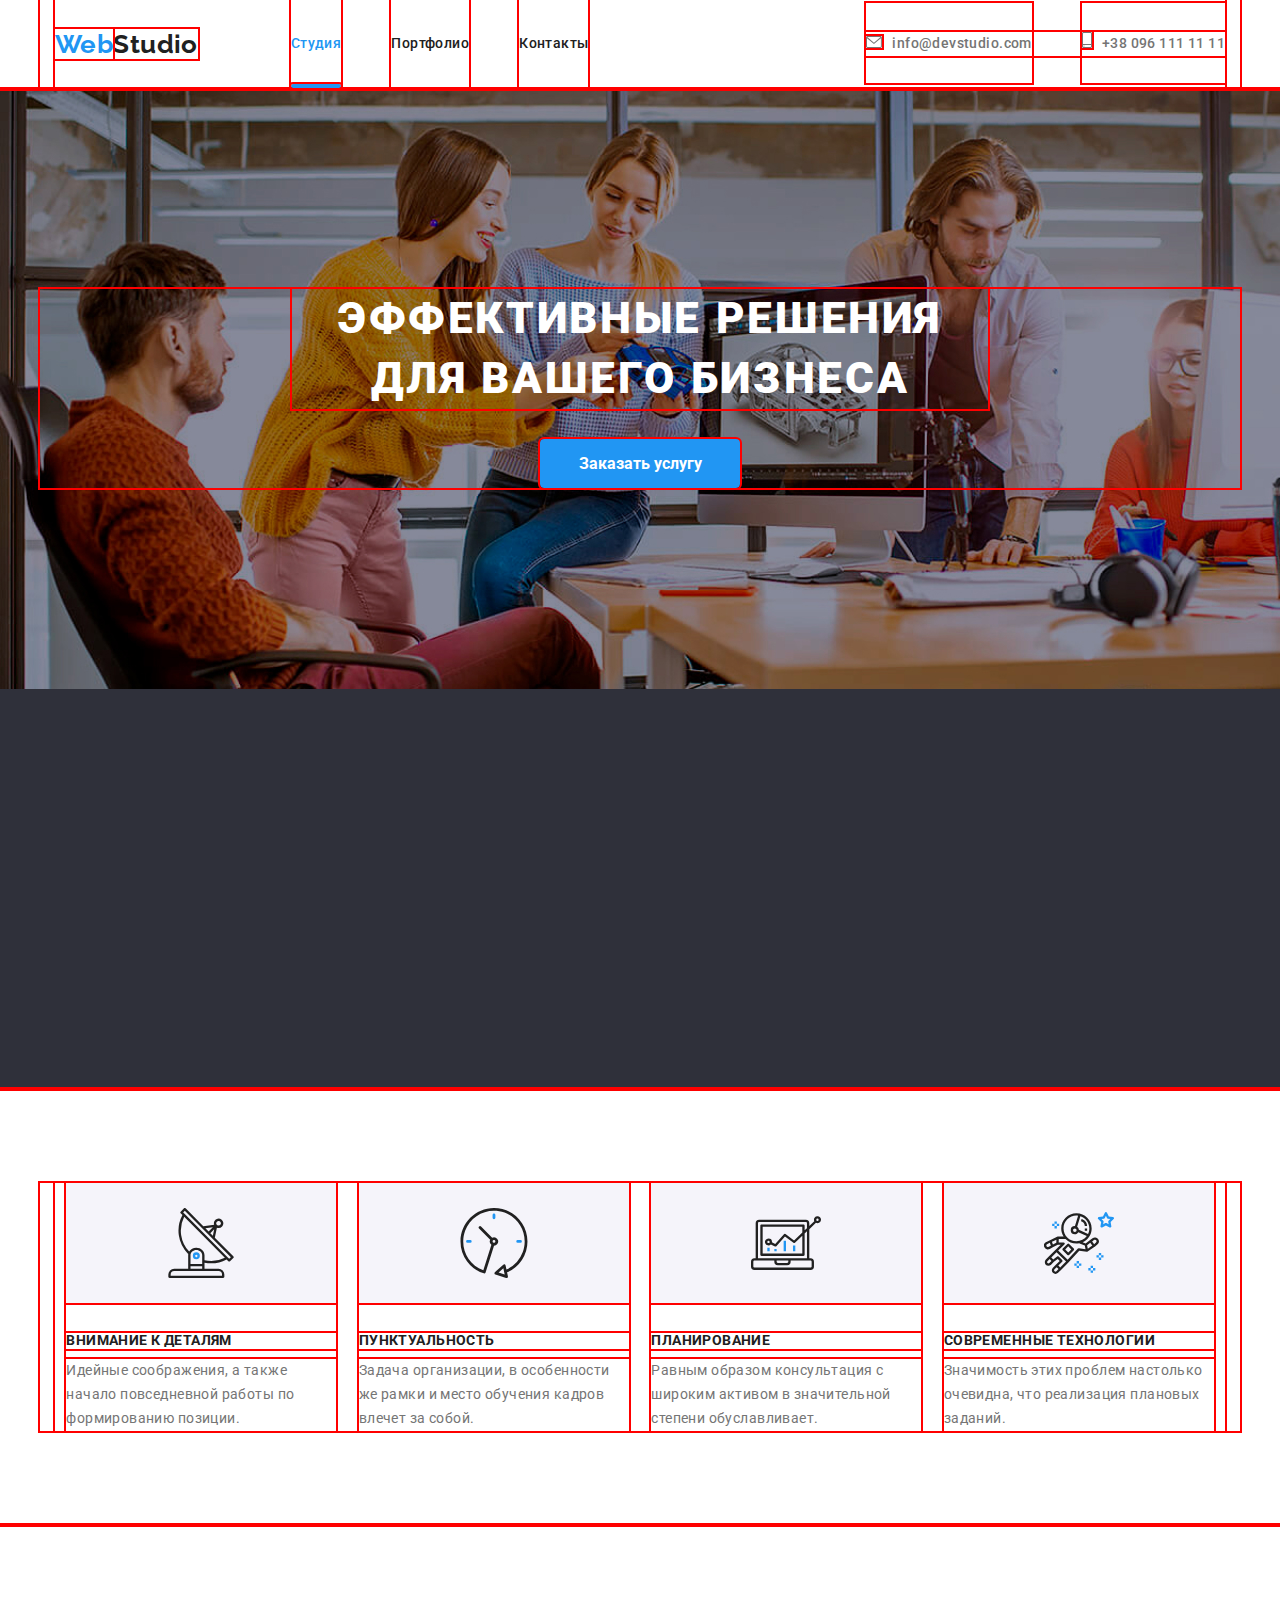
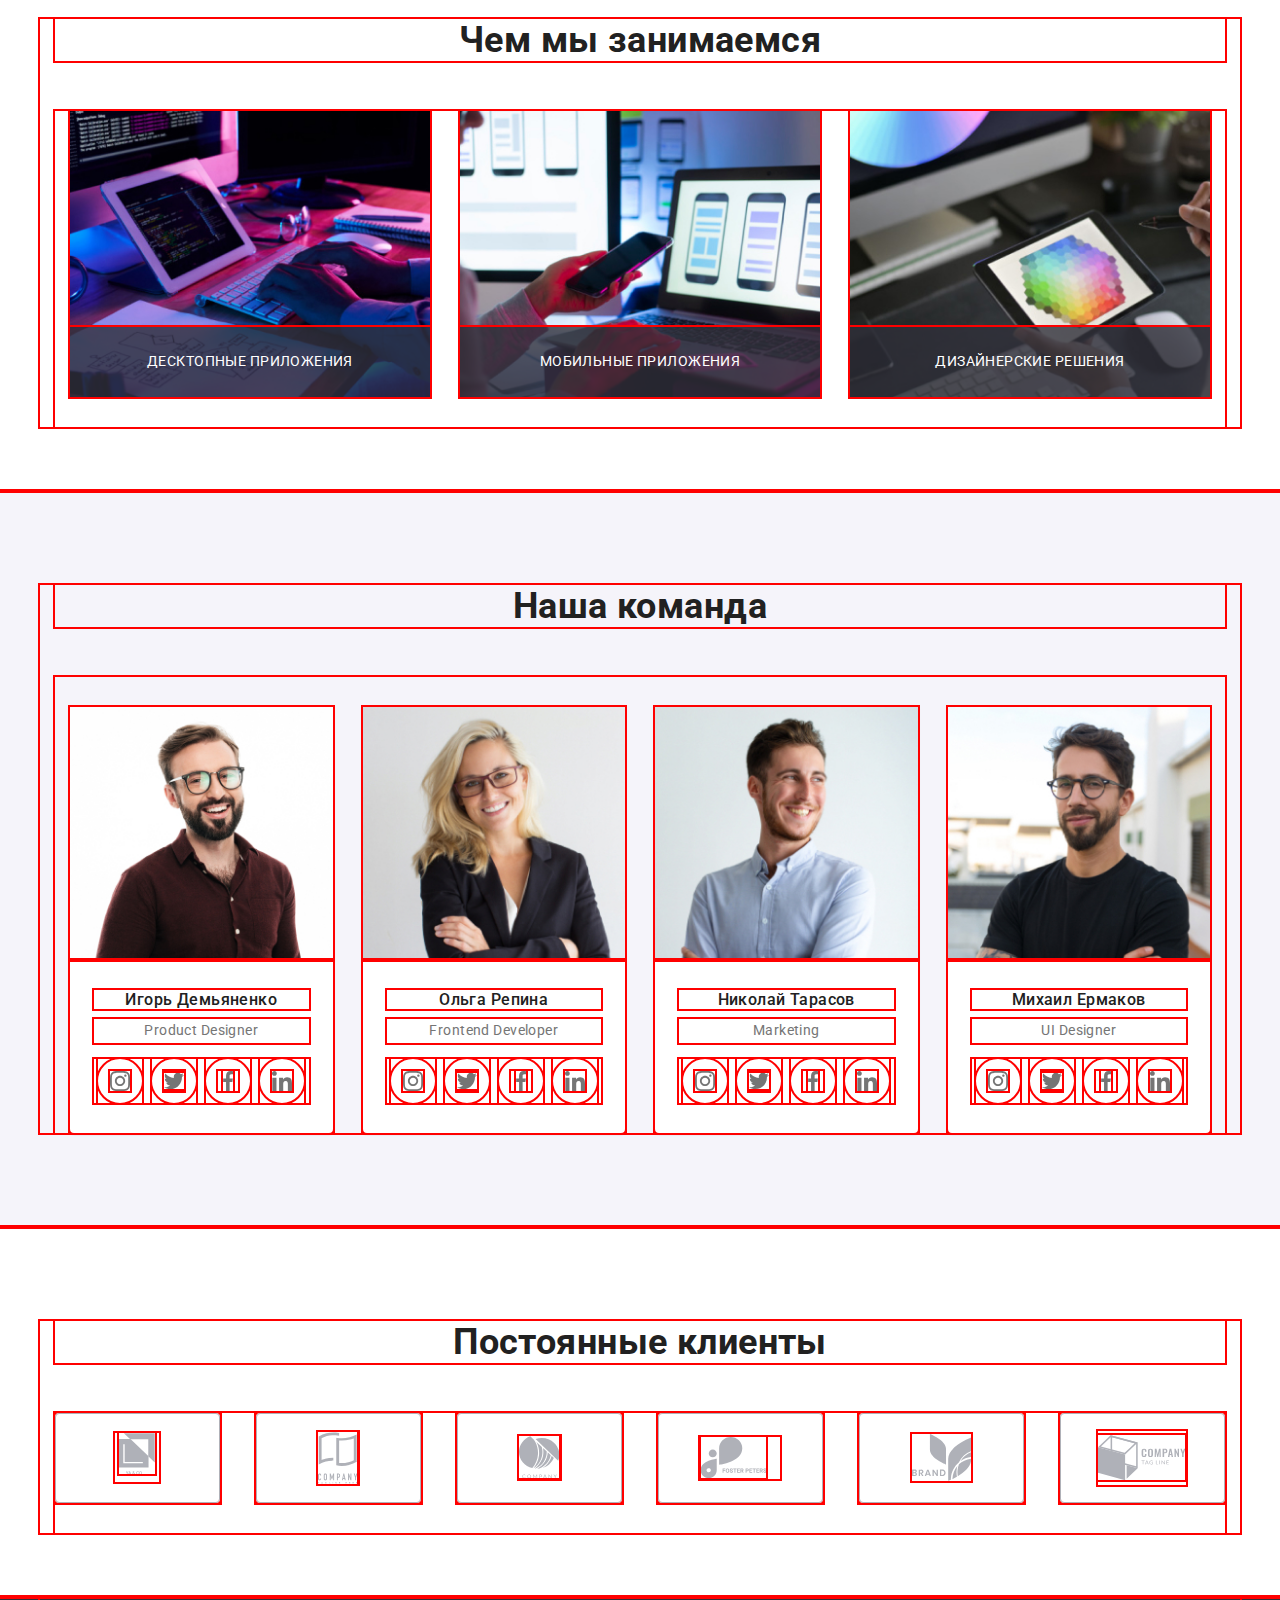
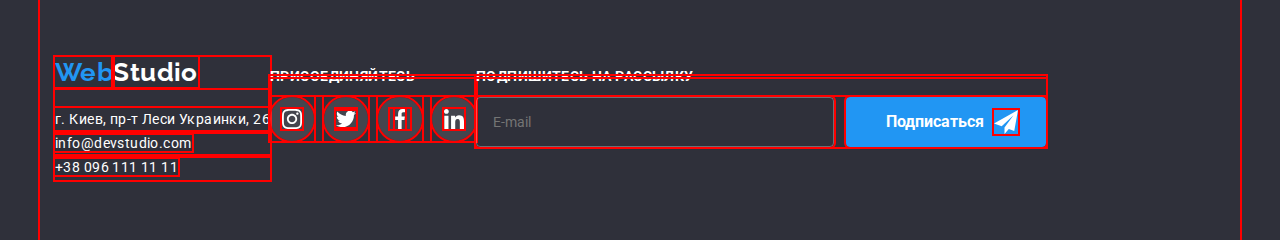
==== commit 4f524d51: "додає картинки" ====
--- a/index.html
+++ b/index.html
@@ -136,17 +136,29 @@
         
     <ul class="activities-list list">
             <li class="activities-list__item">
+                <picture>
+                    <source srcset="./images/desktop/activities_1_desktop1x.jpg 1x, ./images/desktop/activities_1_desktop2x.jpg 2x"
+                        media="(min-width: 1200px)" />
                 <img src="./images/comp.jpg" alt="Робота за компютером" width="370">
+                </picture>
                 <p class="activities-list__text">Десктопные приложения</p>
             </li>
 
             <li class="activities-list__item">
+                <picture>
+                    <source srcset="./images/desktop/activities_2_desktop1x.jpg 1x, ./images/desktop/activities_2_desktop2x.jpg 2x"
+                        media="(min-width: 1200px)" />
                 <img src="./images/tel.jpg" alt="Робота на телефоне" width="370">
+                </picture>
                 <p class="activities-list__text">Мобильные приложения</p> 
             </li>
 
             <li class="activities-list__item">
+                <picture>
+                    <source srcset="./images/desktop/activities_3_desktop1x.jpg 1x, ./images/desktop/activities_3_desktop2x.jpg 2x"
+                    media="(min-width: 1200px)" />
                 <img src="./images/desktop.jpg" alt="Робота на планшете" width="370">
+                </picture>
                 <p class="activities-list__text">Дизайнерские решения</p>
             </li>
         </ul>
@@ -163,7 +175,21 @@
     <ul class="team-list list">
         <li class="team-list__item">
         <div class="team-list__card">
-        <img src="./images/man1.jpg" alt="Игорь Демьяненко Product Designer" width="270"></div>
+            <picture>
+                <source srcset="./images/desktop/team_1_desktop1x.jpg 1x, ./images/desktop/team_1_desktop2x.jpg 2x"
+                media="(min-width: 1200px)" />
+            
+                <source srcset="./images/tablet/team_1_tablet1x.jpg 1x, ./images/tablet/team_1_tablet2x.jpg 2x"
+                media="(min-width: 768px)" />
+            
+                <source srcset="./images/mobile/team_1_mobile1x.jpg 1x, ./images/mobile/team_1_mobile2x.jpg 2x"
+                media="(max-width: 767px)" />
+            
+                <img src="./images/man1.jpg" alt="Игорь Демьяненко Product Designer" width="270">
+            </picture>
+            </div>
+            
+        
         <div class="team-list__content">
         <h3 class="team-list__title">Игорь Демьяненко</h3>
         <p class="team-list__text" lang="en">Product Designer</p>
@@ -200,7 +226,20 @@
         
         <li class="team-list__item">
         <div class="team-list__card">
-        <img src="./images/man2.jpg" alt="Ольга Репина Frontend Developer" width="270"></div>
+            <picture>
+            <source srcset="./images/desktop/team_2_desktop1x.jpg 1x, ./images/desktop/team_2_desktop2x.jpg 2x"
+            media="(min-width: 1200px)" />
+            
+            <source srcset="./images/tablet/team_2_tablet1x.jpg 1x, ./images/tablet/team_2_tablet2x.jpg 2x"
+            media="(min-width: 768px)" />
+            
+            <source srcset="./images/mobile/team_2_mobile1x.jpg 1x, ./images/mobile/team_2_mobile2x.jpg 2x"
+            media="(max-width: 767px)" />
+            
+            <img src="./images/man2.jpg" alt="Ольга Репина Frontend Developer" width="270" height="260">
+            </picture>
+        </div>
+        
         <div class="team-list__content">
         <h3 class="team-list__title">Ольга Репина</h3>
         <p class="team-list__text" lang="en">Frontend Developer</p>
@@ -236,7 +275,21 @@
             
     <li class="team-list__item">
     <div class="team-list__card">
-    <img src="./images/man3.jpg" alt="Николай Тарасов Marketing" width="270"></div>
+        <picture>
+            <source srcset="./images/desktop/team_3_desktop1x.jpg 1x, ./images/desktop/team_3_desktop2x.jpg 2x"
+            media="(min-width: 1200px)" />
+        
+            <source srcset="./images/tablet/team_3_tablet1x.jpg 1x, ./images/tablet/team_3_tablet2x.jpg 2x"
+            media="(min-width: 768px)" />
+        
+            <source srcset="./images/mobile/team_3_mobile1x.jpg 1x, ./images/mobile/team_3_mobile2x.jpg 2x"
+            media="(max-width: 767px)" />
+        
+            <img src="./images/man3.jpg" alt="Николай Тарасов Marketing" width="270">
+            </picture>
+        </div>
+        
+    
     <div class="team-list__content">
     <h3 class="team-list__title">Николай Тарасов</h3>
     <p class="team-list__text" lang="en">Marketing</p>
@@ -272,7 +325,19 @@
             
     <li class="team-list__item">
     <div class="team-list__card">
-    <img src="./images/man4.jpg" alt="Михаил Ермаков UI Designer" width="270"></div>
+        <picture>
+            <source srcset="./images/desktop/team_4_desktop1x.jpg 1x, ./images/desktop/team_4_desktop2x.jpg 2x"
+            media="(min-width: 1200px)" />
+        
+            <source srcset="./images/tablet/team_4_tablet1x.jpg 1x, ./images/tablet/team_4_tablet2x.jpg 2x"
+            media="(min-width: 768px)" />
+        
+            <source srcset="./images/mobile/team_4_mobile1x.jpg 1x, ./images/mobile/team_4_mobile2x.jpg 2x"
+            media="(max-width: 767px)" />
+        
+            <img src="./images/man4.jpg" alt="Михаил Ермаков UI Designer" width="270">
+        </picture>
+    </div>
     <div class="team-list__content">
     <h3 class="team-list__title">Михаил Ермаков</h3>
     <p class="team-list__text" lang="en">UI Designer</p>
--- a/css/main.min.css
+++ b/css/main.min.css
@@ -1,2 +1,2 @@
-:root{--main-text-colour: #757575;--background-colour: #ffffff;--accent-colour: #2196f3;--title-colour: #212121;--ligth-text-colour: #ffffff;--dark-bg-colour: #2f303a;--light-bg-colour: #f5f4fa;--font: Roboto, sans-serif}body{font-family:var(--font);font-size:14px;line-height:1.71;letter-spacing:0.03em;color:var(--main-text-colour);background-color:var(--background-colour);margin:0}*,*::before,*::after{box-sizing:inherit}a{text-decoration:none}button{border:none}.visually-hidden{position:absolute !important;clip:rect(1px 1px 1px 1px);clip:rect(1px, 1px, 1px, 1px);padding:0 !important;border:0 !important;height:1px !important;width:1px !important;overflow:hidden}h1,h2,h3,h4,p{margin-top:0px;margin-bottom:0px}.link{text-decoration:none;color:inherit}.list{list-style:none;padding:0px;margin:0px}.section{padding-bottom:94px;padding-top:94px}img{display:block;width:100%;height:auto}.container{width:100%;padding:0 15px;margin:0 auto;box-sizing:border-box}@media screen and (min-width: 480px){.container{max-width:480px}}@media screen and (min-width: 768px){.container{max-width:768px}}@media screen and (min-width: 1200px){.container{max-width:1200px}}.section__title{margin-bottom:50px;font-weight:700;font-size:36px;line-height:1.17;text-align:center;color:var(--title-colour)}.page-header{border-bottom:1px solid #ececec;justify-content:space-between;padding:0}.novigation{display:flex;width:100%;justify-content:space-between;align-items:center}.main-menu{display:flex;width:100%;justify-content:space-between;align-items:center}.main-novigation{display:flex;align-items:center;margin-right:auto}.logo{color:var(--title-colour);font-family:Raleway;font-weight:700;font-size:26px;line-height:1.19}.logo:hover,.logo:focus{text-decoration:underline}.logo-textcolor{color:var(--accent-colour)}.studio-textcolor{color:var(--ligth-text-colour)}.link-logo{align-items:center;margin-right:93px}.site-nav{display:flex}@media screen and (max-width: 767.98px){.site-nav{display:none}}.site-nav__item{color:var(--title-colour);font-weight:500}.site-nav__link{position:relative;display:block;padding-top:32px;padding-bottom:32px;transition:color 250ms cubic-bezier(0.4, 0, 0.2, 1)}.site-nav__link:hover,.site-nav__link:focus{color:var(--accent-colour)}.site-nav__link--current::after{position:absolute;content:'';display:block;margin-top:28px;width:100%;height:4px;background:#2196f3;border-radius:2px}.site-nav__link--current{color:var(--accent-colour)}.site-nav__item+.site-nav__item{margin-left:50px}@media screen and (max-width: 1119.98px){.auth-nav{display:flex;flex-direction:column;align-items:flex-start}}@media screen and (max-width: 767.98px){.auth-nav{display:none}}@media screen and (min-width: 1200px){.auth-nav{display:flex;margin-left:auto;align-items:center}}@media screen and (max-width: 1119.98px){.auth-nav__item+.auth-nav__item{margin-top:10px}}@media screen and (min-width: 1200px){.auth-nav__item+.auth-nav__item{margin-left:50px}}.auth-nav__link{padding-top:32px;padding-bottom:32px;font-weight:500;transition:color 250ms cubic-bezier(0.4, 0, 0.2, 1)}.auth-nav__link:hover,.auth-nav__link:focus{color:var(--accent-colour)}.auth-nav__link:hover:hover .auth-nav__icon,.auth-nav__link:hover:focus .auth-nav__icon,.auth-nav__link:focus:hover .auth-nav__icon,.auth-nav__link:focus:focus .auth-nav__icon{fill:currentColor}.auth-nav__icon{margin-right:10px;fill:currentColor}.button{display:block;font-family:inherit;text-align:center;text-align:center;border-color:1px solid transparent;cursor:pointer;transition:color 250ms cubic-bezier(0.4, 0, 0.2, 1),background-color 250ms cubic-bezier(0.4, 0, 0.2, 1)}@media screen and (max-width: 767.98px){.button{margin-bottom:15px}}@media screen and (max-width: 767.98px){.button__list{justify-content:start;margin-top:60px}}.hero{background-color:var(--dark-bg-colour);background-image:linear-gradient(rgba(47,48,58,0.4), rgba(47,48,58,0.4)),url("../images/hero.jpg");background-repeat:no-repeat;max-width:1600px;height:600px;padding-top:200px;padding-bottom:200px;overflow:hidden}.hero__title{font-weight:900;font-size:44px;line-height:1.36;text-align:center;letter-spacing:0.06em;text-transform:uppercase;color:var(--ligth-text-colour);margin:0 auto 30px;max-width:696px;width:100%}.hero__button{display:block;border-radius:4px;padding:10px 32px;min-width:200px;margin:0 auto;font-family:inherit;font-weight:700;font-size:16px;line-height:1.86;color:var(--ligth-text-colour);background-color:var(--accent-colour);cursor:pointer;align-items:center;text-align:center;transition:background-color 250ms cubic-bezier(0.4, 0, 0.2, 1)}.hero__button:hover,.hero__button:focus{background-color:#188ce8}.section-benefit__title{margin:0px;padding:0px}.benefit-list__title{margin-bottom:10px;margin-top:30px;font-weight:700;font-size:14px;line-height:1.14;text-transform:uppercase;color:var(--title-colour)}@media screen and (min-width: 480px){.benefit-list__title{text-align:center}}@media screen and (min-width: 768px){.benefit-list__title{text-align:left}}@media screen and (min-width: 768px){.benefit-list{display:flex;flex-wrap:wrap;justify-content:space-around;padding:0px;margin:0px}}@media screen and (min-width: 1200px){.benefit-list{display:flex;padding:0px;margin:0px}}@media screen and (min-width: 768px){.benefit-list__item{flex-basis:calc((100% - 30px * 2) / 2)}}@media screen and (min-width: 1200px){.benefit-list__item{flex-basis:calc((100% - 30px * 4) / 4)}}.benefit-list__item::before{display:flex;background-size:contain;content:'';background-repeat:no-repeat;background-size:70px 70px;background-position:center;background-color:#f5f4fa}@media screen and (max-width: 767.98px){.benefit-list__item::before{width:100%;height:120px;max-width:450px}}@media screen and (min-width: 768px){.benefit-list__item::before{height:120px;width:354px}}@media screen and (min-width: 1200px){.benefit-list__item::before{height:120px;width:270px}}.benefit-list__item:nth-child(1)::before{background-image:url("../images/antenna.svg")}.benefit-list__item:nth-child(2)::before{background-image:url("../images/clock.svg")}.benefit-list__item:nth-child(3)::before{background-image:url("../images/diagram.svg")}.benefit-list__item:nth-child(4)::before{background-image:url("../images/astronaut.svg")}@media screen and (max-width: 1119px){.section-activities{display:none}}.activities-list{display:flex;padding:0;margin:0;margin-bottom:-30px;justify-content:space-around}.activities-list__item{position:relative;flex-basis:calc((100% - 30px * 3) / 3);margin-bottom:30px}.activities-list__text{position:absolute;bottom:0;left:0;padding-top:27px;padding-bottom:27px;width:100%;white-space:nowrap;font-weight:400;font-size:14px;line-height:1.14;text-align:center;text-transform:uppercase;color:var(--ligth-text-colour);background-color:rgba(47,48,58,0.8)}.team-section{background-color:var(--light-bg-colour)}.team-list__title{margin-bottom:10px;font-weight:500;font-size:16px;line-height:1.19;color:var(--title-colour);text-align:center}@media screen and (min-width: 768px){.team-list{display:flex;flex-wrap:wrap;justify-content:space-around;padding:0;margin:0}}@media screen and (min-width: 1200px){.team-list{flex-wrap:nowrap}}@media screen and (min-width: 480px){.team-list__item{margin-top:30px;text-align:center;box-shadow:0px 1px 3px rgba(0,0,0,0.12),0px 1px 1px rgba(0,0,0,0.14),0px 2px 1px rgba(0,0,0,0.2);border-radius:0px 0px 4px 4px}}@media screen and (min-width: 768px){.team-list__item{flex-basis:calc((100% / 2) - 30px)}}@media screen and (min-width: 1200px){.team-list__item{flex-basis:calc((100% / 4) - 30px)}}.team-list__text{text-align:center;margin-bottom:16px}.team-list__content{padding-bottom:30px;padding-top:30px;padding-left:24px;padding-right:24px;background-color:var(--background-colour)}.social-icons{display:flex;justify-content:center}.social-icons__icon{width:20px;height:20px;fill:var(--main-text-colour)}.social-icons__item+.social-icons__item{margin-left:10px}.social-icons__link{display:flex;justify-content:center;align-items:center;width:44px;height:44px;border-radius:50%;transition:background-color 250ms cubic-bezier(0.4, 0, 0.2, 1)}.social-icons__link:hover,.social-icons__link:focus{background-color:var(--accent-colour)}.social-icons__link:hover .social-icons__icon,.social-icons__link:focus .social-icons__icon{fill:var(--ligth-text-colour)}.social-icons--footer{display:inline-flex}.social-icons__icon--footer{width:20px;height:20px;fill:var(--ligth-text-colour)}.social-icons__link{display:flex;justify-content:center;align-items:center;width:44px;height:44px;border-radius:50%;background:rgba(255,255,255,0.1)}.clients-section{padding-top:94px;padding-bottom:94px}.clients-list{display:flex;margin-bottom:-30px;justify-content:space-between}@media screen and (min-width: 480px){.clients-list{flex-wrap:wrap}}.clients-list__link{display:flex;flex-wrap:wrap;justify-content:center;align-items:center;height:90px;width:100%;border:1px solid #afb1b8;border-radius:4px;transition:border 250ms cubic-bezier(0.4, 0, 0.2, 1)}@media screen and (max-width: 767.98px){.clients-list__link{max-width:210px}}@media screen and (min-width: 768px){.clients-list__link{max-width:226px}}@media screen and (min-width: 1200px){.clients-list__link{flex-wrap:nowrap;max-width:170px}}.clients-list__link:hover,.clients-list__link:focus{border:1px solid var(--accent-colour)}.clients-list__link:hover .clients-list__icon,.clients-list__link:focus .clients-list__icon{fill:var(--accent-colour)}.clients-list__item{margin-bottom:30px}@media screen and (max-width: 767.98px){.clients-list__item{flex-basis:calc((100% - 30px * 2) / 2)}}@media screen and (min-width: 768px){.clients-list__item{flex-basis:calc((100% - 30px * 3) / 3)}}@media screen and (min-width: 1200px){.clients-list__item{flex-basis:calc((100% - 30px * 6) / 6)}}.clients-list__icon{fill:#afb1b8;transition:fill 250ms cubic-bezier(0.4, 0, 0.2, 1)}.footer-section{background-color:var(--dark-bg-colour)}.footer-block{padding-top:60px;padding-bottom:60px}@media screen and (min-width: 768px) and (max-width: 1119px){.footer-block{display:flex;flex-wrap:wrap;justify-content:space-between;align-items:baseline;padding-left:76px;padding-right:89px}}@media screen and (min-width: 1200px){.footer-block{display:flex;align-items:baseline;padding-left:15px;padding-right:15px;flex-basis:calc((50%-45px) / 2)}}.footer-block__logo{display:block;margin-bottom:20px}@media screen and (max-width: 767px){.footer-block__logo{text-align:center}}@media screen and (min-width: 768px){.footer-block__logo{text-align:center}}@media screen and (min-width: 1200px){.footer-block__logo{text-align:left}}@media screen and (min-width: 1200px){.footer-block:last-child{flex-basis:calc(50%-15px)}}.footer-links__title{display:block;margin-bottom:20px;font-weight:700;font-size:14px;line-height:1.17px;color:var(--ligth-text-colour)}@media screen and (max-width: 767px){.footer-links__title{text-align:center}}@media screen and (min-width: 768px){.footer-links__title{text-align:center}}@media screen and (min-width: 1200px){.footer-links__title{text-align:left}}.footer-links{display:block}@media screen and (max-width: 767px){.footer-links{text-align:center;margin-bottom:60px}}@media screen and (min-width: 768px){.footer-links{flex-basis:calc(100%-76px / 2)}}@media screen and (min-width: 1200px){.footer-links{flex-basis:calc((50%-45px) / 2);text-align:left}}.adress-block{display:block}@media screen and (max-width: 767px){.adress-block{margin-left:auto;margin-right:auto;margin-bottom:60px;align-content:center;text-align:center}}@media screen and (min-width: 768px){.adress-block{margin:0}}@media screen and (min-width: 1200px){.adress-block{flex-basis:calc((50%-45px) / 2);text-align:left;margin:0}}.adress-list__item{font-weight:400;font-style:normal;font-size:14px;line-height:1.71;color:var(--ligth-text-colour)}.adress-list__link{color:var(--ligth-text-colour);font-style:normal;transition:color 250ms cubic-bezier(0.4, 0, 0.2, 1)}.adress-list__link:hover,.adress-list__link:focus{color:var(--accent-colour)}@media screen and (max-width: 1119px){.subscribe{text-align:center;margin-top:60px;margin-bottom:0;margin-left:auto;margin-right:auto}}@media screen and (min-width: 1200px){.subscribe{text-align:left;margin:0}}.subscribe__title{display:block;margin-bottom:20px;font-weight:700;font-size:14px;line-height:1.17px;color:var(--ligth-text-colour)}@media screen and (min-width: 1200px){.subscribe__title{text-align:left}}.subscribe__items{display:flex}@media screen and (max-width: 767px){.subscribe__items{flex-wrap:wrap}}@media screen and (min-width: 768px){.subscribe__items{display:block}}@media screen and (min-width: 1200px){.subscribe__items{display:flex;flex-wrap:nowrap}}.subscribe__input{display:block;width:358px;height:50px;margin-right:12px;padding:16px;background-color:transparent;border:1px solid rgba(255,255,255,0.3);border-radius:4px;width:100%}@media screen and (min-width: 480px){.subscribe__input{width:450px}}@media screen and (min-width: 1200px){.subscribe__input{width:358px}}.submit__button{position:relative;display:block;border-radius:4px;padding-top:10px;padding-bottom:10px;padding-right:29px;min-width:200px;font-family:inherit;font-weight:700;font-size:16px;line-height:1.86;color:var(--ligth-text-colour);background-color:var(--accent-colour);cursor:pointer;align-items:center;text-align:center;transition:background-color 250ms cubic-bezier(0.4, 0, 0.2, 1)}.submit__button:hover,.submit__button:focus{background-color:#188ce8}@media screen and (max-width: 1119px){.submit__button{margin-top:20px;margin-left:auto;margin-right:auto}}@media screen and (min-width: 1200px){.submit__button{margin:0}}.submit__button::after{content:'';position:absolute;top:50%;transform:translateY(-50%);display:inline-block;margin-left:10px;margin-right:13px;width:24px;height:24px;background-color:transparent;background-image:url("../images/icon/iconsend.svg")}.backdrop{position:fixed;top:0;left:0;width:100%;height:100%;opacity:1;transition:opacity 250ms cubic-bezier(0.4, 0, 0.2, 1);background-color:rgba(0,0,0,0.2)}.modal{position:absolute;top:50%;left:50%;transform:translate(-50%, -50%) scale(1);min-width:528px;min-height:581px;padding:37px 40px;background-color:var(--background-colour);box-shadow:0px 1px 3px rgba(0,0,0,0.12),0px 1px 1px rgba(0,0,0,0.14),0px 2px 1px rgba(0,0,0,0.2);border-radius:4px;transition:transform 250ms cubic-bezier(0.4, 0, 0.2, 1)}.is-hidden .modal{transform:translate(100%, 100%) scale(0.2)}.backdrop.is-hidden{opacity:0;visibility:hidden;pointer-events:none}.modal__button-close{position:absolute;top:8px;right:8px;width:30px;height:30px;background-color:transparent;border:1px solid rgba(0,0,0,0.1);border-radius:50%;cursor:pointer}.modal__button-close:hover .modal__icon-close,.modal__button-close:focus .moda__icon-close{fill:var(--accent-colour);transition:transform 250ms cubic-bezier(0.4, 0, 0.2, 1)}.modal__link{color:var(--accent-colour);text-decoration:underline}.modal__send-button{display:block;border-radius:4px;padding:10px 32px;min-width:200px;margin:0 auto;font-family:inherit;font-weight:700;font-size:16px;line-height:1.86;color:var(--ligth-text-colour);background-color:var(--accent-colour);cursor:pointer;align-items:center;text-align:center;transition:background-color 250ms cubic-bezier(0.4, 0, 0.2, 1)}.modal__send-button:hover,.modal__send-button:focus{background-color:#188ce8}.mobile-menu-btn{position:relative;top:0;right:10px;z-index:105;width:40px;height:40px;background-color:transparent;border:none;cursor:pointer}@media screen and (min-width: 768px){.mobile-menu-btn{display:none}}.mobile-menu-icon{width:40px;height:40px}.mobile-menu-icon:focus,.mobile-menu-icon:hover{fill:var(--accent-colour)}.icon-close{display:none}.is-open .icon-close{display:block}.is-open .icon-menu{display:none}.mobile-menu{position:fixed;top:0;right:-100%;z-index:100;display:flex;flex-direction:column;width:100%;max-width:480px;height:100vh;padding:40px 48px 83px;background:#ffffff;transition:right 0.5s;overflow-y:scroll}.mobile-menu.is-open{right:0;top:0}.mobile-menu .menu{flex-direction:column;font-size:40px;line-height:1.17;font-weight:500;letter-spacing:0.02em;margin-bottom:200px}.mobile-menu .menu__item{margin-bottom:32px}.menu__link--current{color:var(--accent-colour)}.auth-nav--mobile{flex-direction:column;font-weight:500;font-size:24px;line-height:1.17;letter-spacing:0.02em}.auth-nav--mobile__item{margin-bottom:32px}.auth-nav--mobile__item:focus,.auth-nav--mobile__item:hover{color:var(--accent-colour)}.social-icons--mobile{display:flex;justify-content:space-around;margin-top:64px;color:var(--accent-colour)}.form__title{margin-bottom:12px;font-weight:700;font-size:20px;line-height:1.17;text-align:center;color:var(--title-colour)}.form__field{position:relative;display:block}.form__label{display:block}.form__input{width:448px;height:40px;padding-left:42px;margin-top:10px;margin-bottom:10px;border:1px solid rgba(33,33,33,0.2);border-radius:4px;cursor:pointer}.form__input:focus{outline:transparent;border:1px solid var(--accent-colour);border-radius:4px;transition:transform 250ms cubic-bezier(0.4, 0, 0.2, 1)}.form__textarea{width:448px;padding:12px 16px;margin-top:10px;margin-bottom:20px;border:1px solid rgba(33,33,33,0.2);border-radius:4px;resize:none}.form__textarea-label{display:block}.form__textarea:focus{outline:transparent;border:1px solid var(--accent-colour);border-radius:4px;transition:transform 250ms cubic-bezier(0.4, 0, 0.2, 1)}.form__icon{position:absolute;top:45px;left:15px;fill:var(--title-colour);transition:transform 250ms cubic-bezier(0.4, 0, 0.2, 1)}.form__input:focus+.icon-form{fill:var(--accent-colour);transition:transform 250ms cubic-bezier(0.4, 0, 0.2, 1)}.checkbox-label{display:block;margin-bottom:30px}.checkbox-label__checkbox{position:absolute;-webkit-appearance:none;-moz-appearance:none;appearance:none}.checkbox-label__icon{display:inline-block;width:16px;height:15px;margin-right:7px;border:1px solid var(--title-colour)}.checkbox-label__checkbox:checked+.checkbox-label__icon{background-color:var(--accent-colour);background-image:url("../images/iconcheck.svg");background-size:contain;background-origin:border-box;border:transparent}.button{display:block;padding-left:22px;padding-right:22px;padding-top:6px;padding-bottom:6px;min-width:73px;border-radius:4px;font-family:inherit;font-weight:500;font-size:16px;line-height:1.62;text-align:center;color:var(--title-colour);border-color:1px solid transparent;background-color:var(--light-bg-colour);cursor:pointer;transition:color 250ms cubic-bezier(0.4, 0, 0.2, 1),background-color 250ms cubic-bezier(0.4, 0, 0.2, 1)}.button:hover,.button:focus{color:var(--ligth-text-colour);background-color:var(--accent-colour)}.button__list{display:flex}@media screen and (max-width: 767.98px){.button__list{flex-wrap:wrap}}@media screen and (min-width: 768px){.button__list{flex-wrap:nowrap;justify-content:center;margin-top:100px}}.button__list .item+.item{margin-left:8px}.works__title{font-weight:700;font-size:18px;line-height:2;letter-spacing:0.06em;color:var(--title-colour);text-align:left}@media screen and (min-width: 768px){.works__list{display:flex;flex-wrap:wrap;justify-content:space-around;margin-bottom:-30px}}@media screen and (min-width: 768px){.works__item{flex-basis:calc(100% / 2 - 30px);margin-bottom:30px}}@media screen and (min-width: 1200px){.works__item{flex-basis:calc(100% / 3 - 30px)}}.works__title{margin-bottom:4px}@media screen and (min-width: 1200px){.works__title{white-space:nowrap}}.card__item{padding-left:24px;padding-right:24px;padding-top:20px;padding-bottom:20px;border:1px solid #eeeeee;background-color:var(--background-colour)}.works__link{display:block;transition:box-shadow 250ms cubic-bezier(0.4, 0, 0.2, 1)}.works__link:hover,.works__link:focus{box-shadow:0px 1px 1px rgba(0,0,0,0.12),0px 4px 4px rgba(0,0,0,0.06),1px 4px 6px rgba(0,0,0,0.16)}.works__overlay{position:relative;overflow:hidden}.works__discribe{position:absolute;display:block;top:0;left:0;font-weight:400;font-size:18px;line-height:1.56;color:var(--ligth-text-colour);text-align:left;padding:63px 24px;opacity:0}.works__item:hover .works__discribe,.works__item:focus .works__discribe{opacity:1}.works__overlay::before{position:absolute;content:'';display:inline-block;width:100%;height:100%;top:0;left:0;background-color:rgba(33,150,243,0.9);transform:translatey(100%);transition:transform 250ms cubic-bezier(0.4, 0, 0.2, 1)}.works__overlay:hover::before,.works__overlay:focus::before{opacity:1}.works__item:hover .works__overlay::before,.works__item:focus .works__overlay::before{transform:translatey(0)}
+:root{--main-text-colour: #757575;--background-colour: #ffffff;--accent-colour: #2196f3;--title-colour: #212121;--ligth-text-colour: #ffffff;--dark-bg-colour: #2f303a;--light-bg-colour: #f5f4fa;--font: Roboto, sans-serif}body{font-family:var(--font);font-size:14px;line-height:1.71;letter-spacing:0.03em;color:var(--main-text-colour);background-color:var(--background-colour);margin:0}*,*::before,*::after{box-sizing:inherit;outline:2px solid red}a{text-decoration:none}button{border:none}.visually-hidden{position:absolute !important;clip:rect(1px 1px 1px 1px);clip:rect(1px, 1px, 1px, 1px);padding:0 !important;border:0 !important;height:1px !important;width:1px !important;overflow:hidden}h1,h2,h3,h4,p{margin-top:0px;margin-bottom:0px}.link{text-decoration:none;color:inherit}.list{list-style:none;padding:0px;margin:0px}@media screen and (max-width: 1119.98px){.section{padding-bottom:60px;padding-top:60px}}@media screen and (min-width: 1200px){.section{padding-bottom:94px;padding-top:94px}}img{display:block;width:100%;height:auto}.container{width:100%;padding:0 15px;margin:0 auto;box-sizing:border-box}@media screen and (min-width: 480px){.container{max-width:480px}}@media screen and (min-width: 768px){.container{max-width:768px}}@media screen and (min-width: 1200px){.container{max-width:1200px}}.section__title{margin-bottom:50px;font-weight:700;font-size:36px;line-height:1.17;text-align:center;color:var(--title-colour)}.page-header{border-bottom:1px solid #ececec;justify-content:space-between;padding:0}.novigation{display:flex;width:100%;justify-content:space-between;align-items:center}.main-menu{display:flex;width:100%;justify-content:space-between;align-items:center}.main-novigation{display:flex;align-items:center;margin-right:auto}.logo{color:var(--title-colour);font-family:Raleway;font-weight:700;font-size:26px;line-height:1.19}.logo:hover,.logo:focus{text-decoration:underline}.logo-textcolor{color:var(--accent-colour)}.studio-textcolor{color:var(--ligth-text-colour)}.link-logo{align-items:center;margin-right:93px}.site-nav{display:flex}@media screen and (max-width: 767.98px){.site-nav{display:none}}.site-nav__item{color:var(--title-colour);font-weight:500}.site-nav__link{position:relative;display:block;padding-top:32px;padding-bottom:32px;transition:color 250ms cubic-bezier(0.4, 0, 0.2, 1)}.site-nav__link:hover,.site-nav__link:focus{color:var(--accent-colour)}.site-nav__link--current::after{position:absolute;content:'';display:block;margin-top:28px;width:100%;height:4px;background:#2196f3;border-radius:2px}.site-nav__link--current{color:var(--accent-colour)}.site-nav__item+.site-nav__item{margin-left:50px}@media screen and (max-width: 1119.98px){.auth-nav{display:flex;flex-direction:column;align-items:flex-start}}@media screen and (max-width: 767.98px){.auth-nav{display:none}}@media screen and (min-width: 1200px){.auth-nav{display:flex;margin-left:auto;align-items:center}}@media screen and (max-width: 1119.98px){.auth-nav__item+.auth-nav__item{margin-top:10px}}@media screen and (min-width: 1200px){.auth-nav__item+.auth-nav__item{margin-left:50px}}.auth-nav__link{padding-top:32px;padding-bottom:32px;font-weight:500;transition:color 250ms cubic-bezier(0.4, 0, 0.2, 1)}.auth-nav__link:hover,.auth-nav__link:focus{color:var(--accent-colour)}.auth-nav__link:hover:hover .auth-nav__icon,.auth-nav__link:hover:focus .auth-nav__icon,.auth-nav__link:focus:hover .auth-nav__icon,.auth-nav__link:focus:focus .auth-nav__icon{fill:currentColor}.auth-nav__icon{margin-right:10px;fill:currentColor}.button{display:block;font-family:inherit;text-align:center;text-align:center;border-color:1px solid transparent;cursor:pointer;transition:color 250ms cubic-bezier(0.4, 0, 0.2, 1),background-color 250ms cubic-bezier(0.4, 0, 0.2, 1)}@media screen and (max-width: 767.98px){.button{margin-bottom:15px}}@media screen and (max-width: 767.98px){.button__list{justify-content:start;margin-top:60px}}.hero{background-color:var(--dark-bg-colour);background-image:linear-gradient(rgba(47,48,58,0.4), rgba(47,48,58,0.4)),url("../images/hero.jpg"),url("../images/mobile/Header_mobile1x.jpg");background-repeat:no-repeat;max-width:1600px;height:600px;padding-top:200px;padding-bottom:200px;overflow:hidden}@media (min-device-pixel-ratio: 2), (min-resolution: 192dpi), (min-resolution: 2dppx){.hero{background-image:url("../images/mobile/Header_mobile2x.jpg")}}@media screen and (min-width: 480px){.hero{background-image:url("../images/tablet/Header_tablet1x.jpg")}}@media screen and (min-width: 480px) and (min-device-pixel-ratio: 2), screen and (min-width: 480px) and (min-resolution: 192dpi), screen and (min-width: 480px) and (min-resolution: 2dppx){.hero{background-image:url("../images/tablet/Header_tablet2x.jpg")}}@media screen and (min-width: 768px){.hero{background-image:url("../images/desktop/hero_desktop1x.jpg")}}@media screen and (min-width: 768px) and (min-device-pixel-ratio: 2), screen and (min-width: 768px) and (min-resolution: 192dpi), screen and (min-width: 768px) and (min-resolution: 2dppx){.hero{background-image:url("../images/desktop/hero_desktop2x.jpg")}}.hero__title{font-weight:900;font-size:44px;line-height:1.36;text-align:center;letter-spacing:0.06em;text-transform:uppercase;color:var(--ligth-text-colour);margin:0 auto 30px;max-width:696px;width:100%}.hero__button{display:block;border-radius:4px;padding:10px 32px;min-width:200px;margin:0 auto;font-family:inherit;font-weight:700;font-size:16px;line-height:1.86;color:var(--ligth-text-colour);background-color:var(--accent-colour);cursor:pointer;align-items:center;text-align:center;transition:background-color 250ms cubic-bezier(0.4, 0, 0.2, 1)}.hero__button:hover,.hero__button:focus{background-color:#188ce8}.section-benefit__title{margin:0px;padding:0px}.benefit-list__title{margin-bottom:10px;margin-top:30px;font-weight:700;font-size:14px;line-height:1.14;text-transform:uppercase;color:var(--title-colour)}@media screen and (min-width: 480px){.benefit-list__title{text-align:center}}@media screen and (min-width: 768px){.benefit-list__title{text-align:left}}@media screen and (min-width: 768px){.benefit-list{display:flex;flex-wrap:wrap;justify-content:space-around;padding:0px;margin:0px}}@media screen and (min-width: 1200px){.benefit-list{display:flex;padding:0px;margin:0px}}@media screen and (min-width: 768px){.benefit-list__item{flex-basis:calc((100% - 30px * 2) / 2)}}@media screen and (min-width: 1200px){.benefit-list__item{flex-basis:calc((100% - 30px * 4) / 4)}}.benefit-list__item::before{display:flex;background-size:contain;content:'';background-repeat:no-repeat;background-size:70px 70px;background-position:center;background-color:#f5f4fa}@media screen and (max-width: 767.98px){.benefit-list__item::before{width:100%;height:120px;max-width:450px}}@media screen and (min-width: 768px){.benefit-list__item::before{height:120px;width:354px}}@media screen and (min-width: 1200px){.benefit-list__item::before{height:120px;width:270px}}.benefit-list__item:nth-child(1)::before{background-image:url("../images/antenna.svg")}.benefit-list__item:nth-child(2)::before{background-image:url("../images/clock.svg")}.benefit-list__item:nth-child(3)::before{background-image:url("../images/diagram.svg")}.benefit-list__item:nth-child(4)::before{background-image:url("../images/astronaut.svg")}@media screen and (max-width: 1119px){.section-activities{display:none}}.activities-list{display:flex;padding:0;margin:0;margin-bottom:-30px;justify-content:space-around}.activities-list__item{position:relative;flex-basis:calc((100% - 30px * 3) / 3);margin-bottom:30px}.activities-list__text{position:absolute;bottom:0;left:0;padding-top:27px;padding-bottom:27px;width:100%;white-space:nowrap;font-weight:400;font-size:14px;line-height:1.14;text-align:center;text-transform:uppercase;color:var(--ligth-text-colour);background-color:rgba(47,48,58,0.8)}.team-section{background-color:var(--light-bg-colour)}.team-list__title{margin-bottom:10px;font-weight:500;font-size:16px;line-height:1.19;color:var(--title-colour);text-align:center}@media screen and (min-width: 768px){.team-list{display:flex;flex-wrap:wrap;justify-content:space-around;padding:0;margin:0}}@media screen and (min-width: 1200px){.team-list{flex-wrap:nowrap}}@media screen and (min-width: 480px){.team-list__item{margin-top:30px;text-align:center;box-shadow:0px 1px 3px rgba(0,0,0,0.12),0px 1px 1px rgba(0,0,0,0.14),0px 2px 1px rgba(0,0,0,0.2);border-radius:0px 0px 4px 4px}}@media screen and (min-width: 768px){.team-list__item{flex-basis:calc((100% / 2) - 30px)}}@media screen and (min-width: 1200px){.team-list__item{flex-basis:calc((100% / 4) - 30px)}}.team-list__text{text-align:center;margin-bottom:16px}.team-list__content{padding-bottom:30px;padding-top:30px;padding-left:24px;padding-right:24px;background-color:var(--background-colour)}.social-icons{display:flex;justify-content:center}.social-icons__icon{width:20px;height:20px;fill:var(--main-text-colour)}.social-icons__item+.social-icons__item{margin-left:10px}.social-icons__link{display:flex;justify-content:center;align-items:center;width:44px;height:44px;border-radius:50%;transition:background-color 250ms cubic-bezier(0.4, 0, 0.2, 1)}.social-icons__link:hover,.social-icons__link:focus{background-color:var(--accent-colour)}.social-icons__link:hover .social-icons__icon,.social-icons__link:focus .social-icons__icon{fill:var(--ligth-text-colour)}.social-icons--footer{display:inline-flex}.social-icons__icon--footer{width:20px;height:20px;fill:var(--ligth-text-colour)}.social-icons__link{display:flex;justify-content:center;align-items:center;width:44px;height:44px;border-radius:50%;background:rgba(255,255,255,0.1)}.clients-section{padding-top:94px;padding-bottom:94px}.clients-list{display:flex;margin-bottom:-30px;justify-content:space-between;flex-wrap:wrap}.clients-list__link{display:flex;flex-wrap:wrap;justify-content:center;align-items:center;height:90px;width:100%;border:1px solid #afb1b8;border-radius:4px;transition:border 250ms cubic-bezier(0.4, 0, 0.2, 1)}@media screen and (max-width: 767.98px){.clients-list__link{max-width:210px}}@media screen and (min-width: 768px){.clients-list__link{max-width:226px}}@media screen and (min-width: 1200px){.clients-list__link{flex-wrap:nowrap;max-width:170px}}.clients-list__link:hover,.clients-list__link:focus{border:1px solid var(--accent-colour)}.clients-list__link:hover .clients-list__icon,.clients-list__link:focus .clients-list__icon{fill:var(--accent-colour)}.clients-list__item{margin-bottom:30px}@media screen and (max-width: 767.98px){.clients-list__item{flex-basis:calc((100% - 30px * 2) / 2)}}@media screen and (min-width: 768px){.clients-list__item{flex-basis:calc((100% - 30px * 3) / 3)}}@media screen and (min-width: 1200px){.clients-list__item{flex-basis:calc((100% - 30px * 6) / 6)}}.clients-list__icon{fill:#afb1b8;transition:fill 250ms cubic-bezier(0.4, 0, 0.2, 1)}.footer-section{background-color:var(--dark-bg-colour)}.footer-block{padding-top:60px;padding-bottom:60px}@media screen and (min-width: 768px) and (max-width: 1119px){.footer-block{display:flex;flex-wrap:wrap;justify-content:space-between;align-items:baseline;padding-left:76px;padding-right:89px}}@media screen and (min-width: 1200px){.footer-block{display:flex;align-items:baseline;padding-left:15px;padding-right:15px;flex-basis:calc((50%-45px) / 2)}}.footer-block__logo{display:block;margin-bottom:20px}@media screen and (max-width: 767px){.footer-block__logo{text-align:center}}@media screen and (min-width: 768px){.footer-block__logo{text-align:center}}@media screen and (min-width: 1200px){.footer-block__logo{text-align:left}}@media screen and (min-width: 1200px){.footer-block:last-child{flex-basis:calc(50%-15px)}}.footer-links__title{display:block;margin-bottom:20px;font-weight:700;font-size:14px;line-height:1.17px;color:var(--ligth-text-colour)}@media screen and (max-width: 767px){.footer-links__title{text-align:center}}@media screen and (min-width: 768px){.footer-links__title{text-align:center}}@media screen and (min-width: 1200px){.footer-links__title{text-align:left}}.footer-links{display:block}@media screen and (max-width: 767px){.footer-links{text-align:center;margin-bottom:60px}}@media screen and (min-width: 768px){.footer-links{flex-basis:calc(100%-76px / 2)}}@media screen and (min-width: 1200px){.footer-links{flex-basis:calc((50%-45px) / 2);text-align:left}}.adress-block{display:block}@media screen and (max-width: 767px){.adress-block{margin-left:auto;margin-right:auto;margin-bottom:60px;align-content:center;text-align:center}}@media screen and (min-width: 768px){.adress-block{margin:0}}@media screen and (min-width: 1200px){.adress-block{flex-basis:calc((50%-45px) / 2);text-align:left;margin:0}}.adress-list__item{font-weight:400;font-style:normal;font-size:14px;line-height:1.71;color:var(--ligth-text-colour)}.adress-list__link{color:var(--ligth-text-colour);font-style:normal;transition:color 250ms cubic-bezier(0.4, 0, 0.2, 1)}.adress-list__link:hover,.adress-list__link:focus{color:var(--accent-colour)}@media screen and (max-width: 1119px){.subscribe{text-align:center;margin-top:60px;margin-bottom:0;margin-left:auto;margin-right:auto}}@media screen and (min-width: 1200px){.subscribe{text-align:left;margin:0}}.subscribe__title{display:block;margin-bottom:20px;font-weight:700;font-size:14px;line-height:1.17px;color:var(--ligth-text-colour)}@media screen and (min-width: 1200px){.subscribe__title{text-align:left}}.subscribe__items{display:flex}@media screen and (max-width: 767.98px){.subscribe__items{flex-direction:column}}@media screen and (min-width: 768px){.subscribe__items{display:block}}@media screen and (min-width: 1200px){.subscribe__items{display:flex;flex-wrap:nowrap}}.subscribe__input{display:block;height:50px;margin-right:12px;padding:16px;background-color:transparent;border:1px solid rgba(255,255,255,0.3);border-radius:4px;width:100%}@media screen and (min-width: 768px){.subscribe__input{width:450px}}@media screen and (min-width: 1200px){.subscribe__input{width:358px}}.submit__button{position:relative;display:block;border-radius:4px;padding-top:10px;padding-bottom:10px;padding-right:29px;min-width:200px;font-family:inherit;font-weight:700;font-size:16px;line-height:1.86;color:var(--ligth-text-colour);background-color:var(--accent-colour);cursor:pointer;align-items:center;text-align:center;transition:background-color 250ms cubic-bezier(0.4, 0, 0.2, 1)}.submit__button:hover,.submit__button:focus{background-color:#188ce8}@media screen and (max-width: 1119px){.submit__button{margin-top:20px;margin-left:auto;margin-right:auto}}@media screen and (min-width: 1200px){.submit__button{margin:0}}.submit__button::after{content:'';position:absolute;top:50%;transform:translateY(-50%);display:inline-block;margin-left:10px;margin-right:13px;width:24px;height:24px;background-color:transparent;background-image:url("../images/icon/iconsend.svg")}.backdrop{position:fixed;top:0;left:0;width:100%;height:100%;opacity:1;transition:opacity 250ms cubic-bezier(0.4, 0, 0.2, 1);background-color:rgba(0,0,0,0.2)}.modal{position:absolute;top:50%;left:50%;transform:translate(-50%, -50%) scale(1);min-width:528px;min-height:581px;padding:37px 40px;background-color:var(--background-colour);box-shadow:0px 1px 3px rgba(0,0,0,0.12),0px 1px 1px rgba(0,0,0,0.14),0px 2px 1px rgba(0,0,0,0.2);border-radius:4px;transition:transform 250ms cubic-bezier(0.4, 0, 0.2, 1)}.is-hidden .modal{transform:translate(100%, 100%) scale(0.2)}.backdrop.is-hidden{opacity:0;visibility:hidden;pointer-events:none}.modal__button-close{position:absolute;top:8px;right:8px;width:30px;height:30px;background-color:transparent;border:1px solid rgba(0,0,0,0.1);border-radius:50%;cursor:pointer}.modal__button-close:hover .modal__icon-close,.modal__button-close:focus .moda__icon-close{fill:var(--accent-colour);transition:transform 250ms cubic-bezier(0.4, 0, 0.2, 1)}.modal__link{color:var(--accent-colour);text-decoration:underline}.modal__send-button{display:block;border-radius:4px;padding:10px 32px;min-width:200px;margin:0 auto;font-family:inherit;font-weight:700;font-size:16px;line-height:1.86;color:var(--ligth-text-colour);background-color:var(--accent-colour);cursor:pointer;align-items:center;text-align:center;transition:background-color 250ms cubic-bezier(0.4, 0, 0.2, 1)}.modal__send-button:hover,.modal__send-button:focus{background-color:#188ce8}.mobile-menu-btn{position:relative;top:0;right:10px;z-index:105;width:40px;height:40px;background-color:transparent;border:none;cursor:pointer}@media screen and (min-width: 768px){.mobile-menu-btn{display:none}}.mobile-menu-icon{width:40px;height:40px}.mobile-menu-icon:focus,.mobile-menu-icon:hover{fill:var(--accent-colour)}.icon-close{display:none}.is-open .icon-close{display:block}.is-open .icon-menu{display:none}.mobile-menu{position:fixed;top:0;right:-100%;z-index:100;display:flex;flex-direction:column;width:100%;max-width:480px;height:100vh;padding:40px 48px 83px;background:#ffffff;transition:right 0.5s;overflow-y:scroll}.mobile-menu.is-open{right:0;top:0}.mobile-menu .menu{flex-direction:column;font-size:40px;line-height:1.17;font-weight:500;letter-spacing:0.02em;margin-bottom:200px}.mobile-menu .menu__item{margin-bottom:32px}.menu__link--current{color:var(--accent-colour)}.auth-nav--mobile{flex-direction:column;font-weight:500;font-size:24px;line-height:1.17;letter-spacing:0.02em}.auth-nav--mobile__item{margin-bottom:32px}.auth-nav--mobile__item:focus,.auth-nav--mobile__item:hover{color:var(--accent-colour)}.social-icons--mobile{display:flex;justify-content:space-around;margin-top:64px;color:var(--accent-colour)}.form__title{margin-bottom:12px;font-weight:700;font-size:20px;line-height:1.17;text-align:center;color:var(--title-colour)}.form__field{position:relative;display:block}.form__label{display:block}.form__input{width:448px;height:40px;padding-left:42px;margin-top:10px;margin-bottom:10px;border:1px solid rgba(33,33,33,0.2);border-radius:4px;cursor:pointer}.form__input:focus{outline:transparent;border:1px solid var(--accent-colour);border-radius:4px;transition:transform 250ms cubic-bezier(0.4, 0, 0.2, 1)}.form__textarea{width:448px;padding:12px 16px;margin-top:10px;margin-bottom:20px;border:1px solid rgba(33,33,33,0.2);border-radius:4px;resize:none}.form__textarea-label{display:block}.form__textarea:focus{outline:transparent;border:1px solid var(--accent-colour);border-radius:4px;transition:transform 250ms cubic-bezier(0.4, 0, 0.2, 1)}.form__icon{position:absolute;top:45px;left:15px;fill:var(--title-colour);transition:transform 250ms cubic-bezier(0.4, 0, 0.2, 1)}.form__input:focus+.icon-form{fill:var(--accent-colour);transition:transform 250ms cubic-bezier(0.4, 0, 0.2, 1)}.checkbox-label{display:block;margin-bottom:30px}.checkbox-label__checkbox{position:absolute;-webkit-appearance:none;-moz-appearance:none;appearance:none}.checkbox-label__icon{display:inline-block;width:16px;height:15px;margin-right:7px;border:1px solid var(--title-colour)}.checkbox-label__checkbox:checked+.checkbox-label__icon{background-color:var(--accent-colour);background-image:url("../images/iconcheck.svg");background-size:contain;background-origin:border-box;border:transparent}.button{display:block;padding-left:22px;padding-right:22px;padding-top:6px;padding-bottom:6px;min-width:73px;border-radius:4px;font-family:inherit;font-weight:500;font-size:16px;line-height:1.62;text-align:center;color:var(--title-colour);border-color:1px solid transparent;background-color:var(--light-bg-colour);cursor:pointer;transition:color 250ms cubic-bezier(0.4, 0, 0.2, 1),background-color 250ms cubic-bezier(0.4, 0, 0.2, 1)}.button:hover,.button:focus{color:var(--ligth-text-colour);background-color:var(--accent-colour)}.button__list{display:flex}@media screen and (max-width: 767.98px){.button__list{flex-wrap:wrap}}@media screen and (min-width: 768px){.button__list{flex-wrap:nowrap;justify-content:center;margin-top:100px}}.button__list .item+.item{margin-left:8px}.works__title{font-weight:700;font-size:18px;line-height:2;letter-spacing:0.06em;color:var(--title-colour);text-align:left}@media screen and (min-width: 768px){.works__list{display:flex;flex-wrap:wrap;justify-content:space-around;margin-bottom:-30px}}@media screen and (max-width: 767.98px){.works__item{margin-bottom:30px}}@media screen and (min-width: 768px){.works__item{flex-basis:calc(100% / 2 - 30px);margin-bottom:30px}}@media screen and (min-width: 1200px){.works__item{flex-basis:calc(100% / 3 - 30px)}}.works__title{margin-bottom:4px}@media screen and (min-width: 1200px){.works__title{white-space:nowrap}}.card__item{padding-left:24px;padding-right:24px;padding-top:20px;padding-bottom:20px;border:1px solid #eeeeee;background-color:var(--background-colour)}.works__link{display:block;transition:box-shadow 250ms cubic-bezier(0.4, 0, 0.2, 1)}.works__link:hover,.works__link:focus{box-shadow:0px 1px 1px rgba(0,0,0,0.12),0px 4px 4px rgba(0,0,0,0.06),1px 4px 6px rgba(0,0,0,0.16)}.works__overlay{position:relative;overflow:hidden}.works__discribe{position:absolute;display:block;top:0;left:0;font-weight:400;font-size:18px;line-height:1.56;color:var(--ligth-text-colour);text-align:left;padding:63px 24px;opacity:0}.works__item:hover .works__discribe,.works__item:focus .works__discribe{opacity:1}.works__overlay::before{position:absolute;content:'';display:inline-block;width:100%;height:100%;top:0;left:0;background-color:rgba(33,150,243,0.9);transform:translatey(100%);transition:transform 250ms cubic-bezier(0.4, 0, 0.2, 1)}.works__overlay:hover::before,.works__overlay:focus::before{opacity:1}.works__item:hover .works__overlay::before,.works__item:focus .works__overlay::before{transform:translatey(0)}
 /*# sourceMappingURL=main.min.css.map */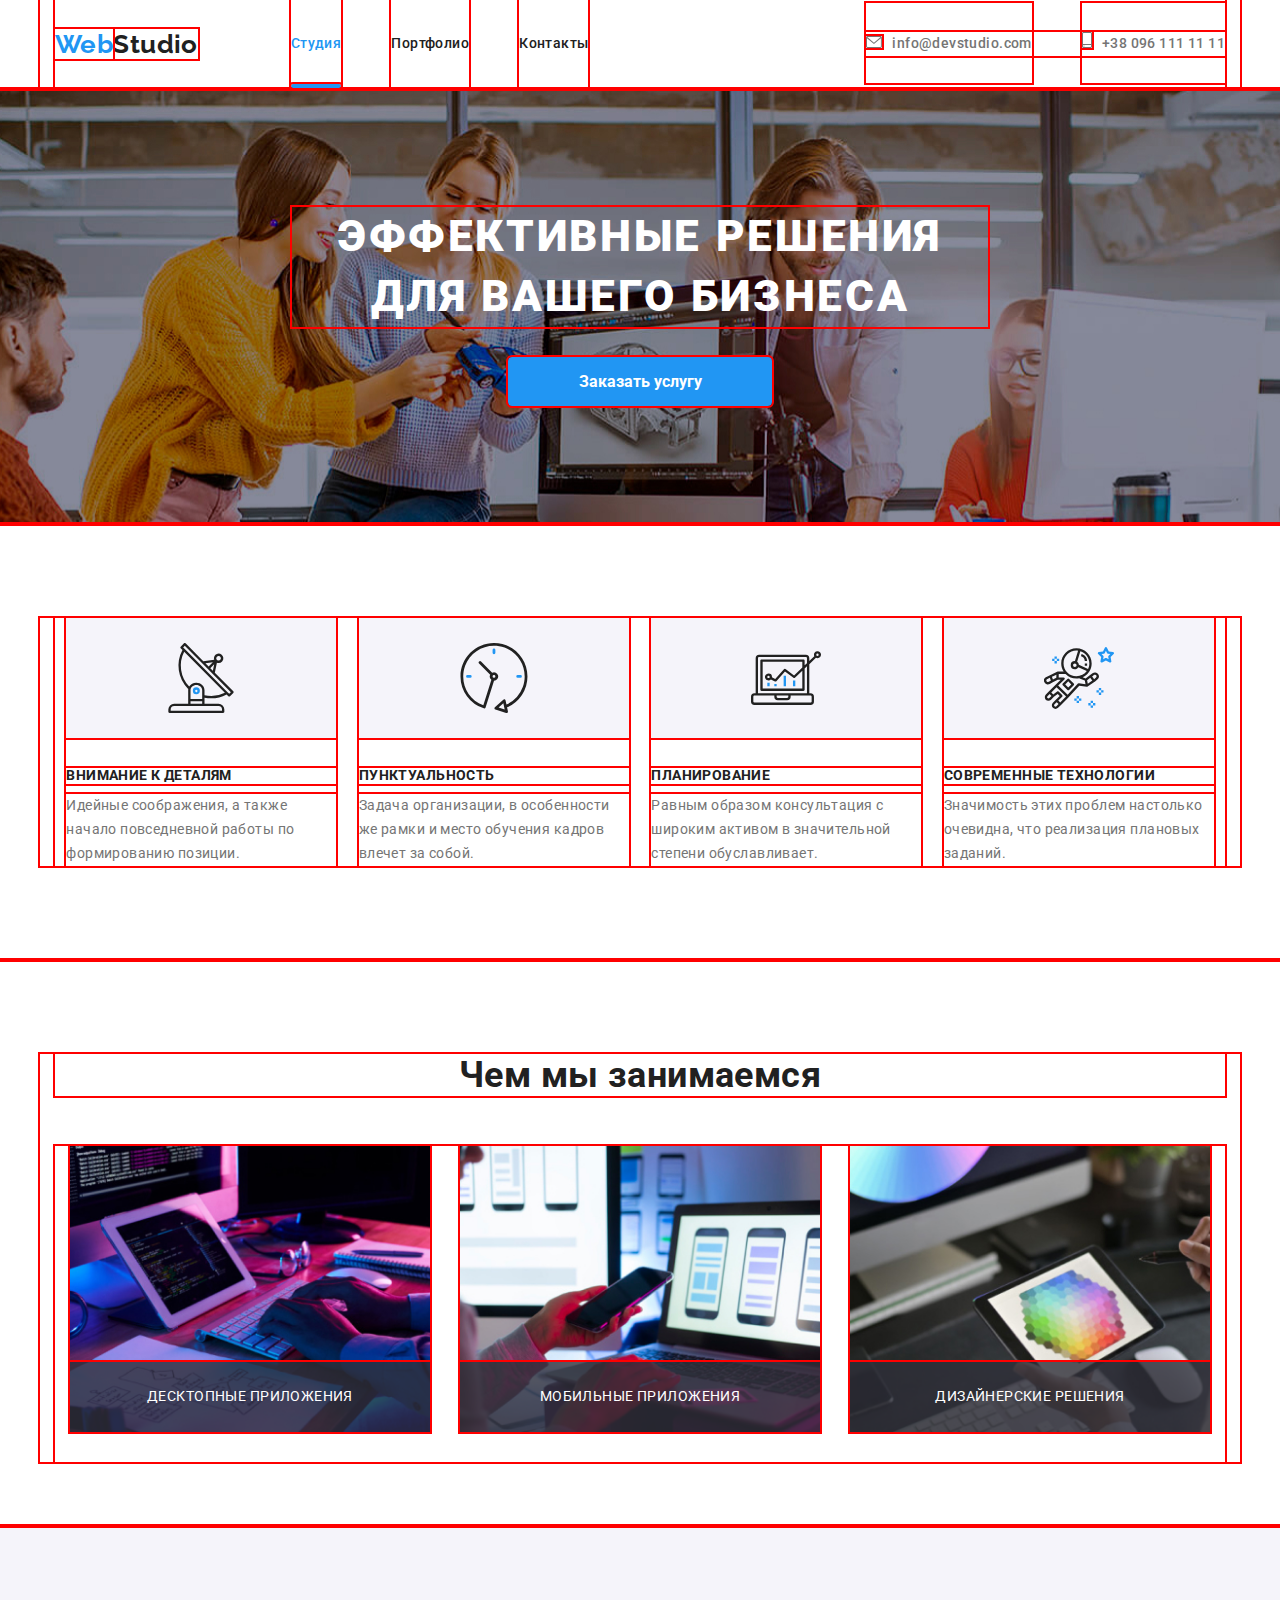
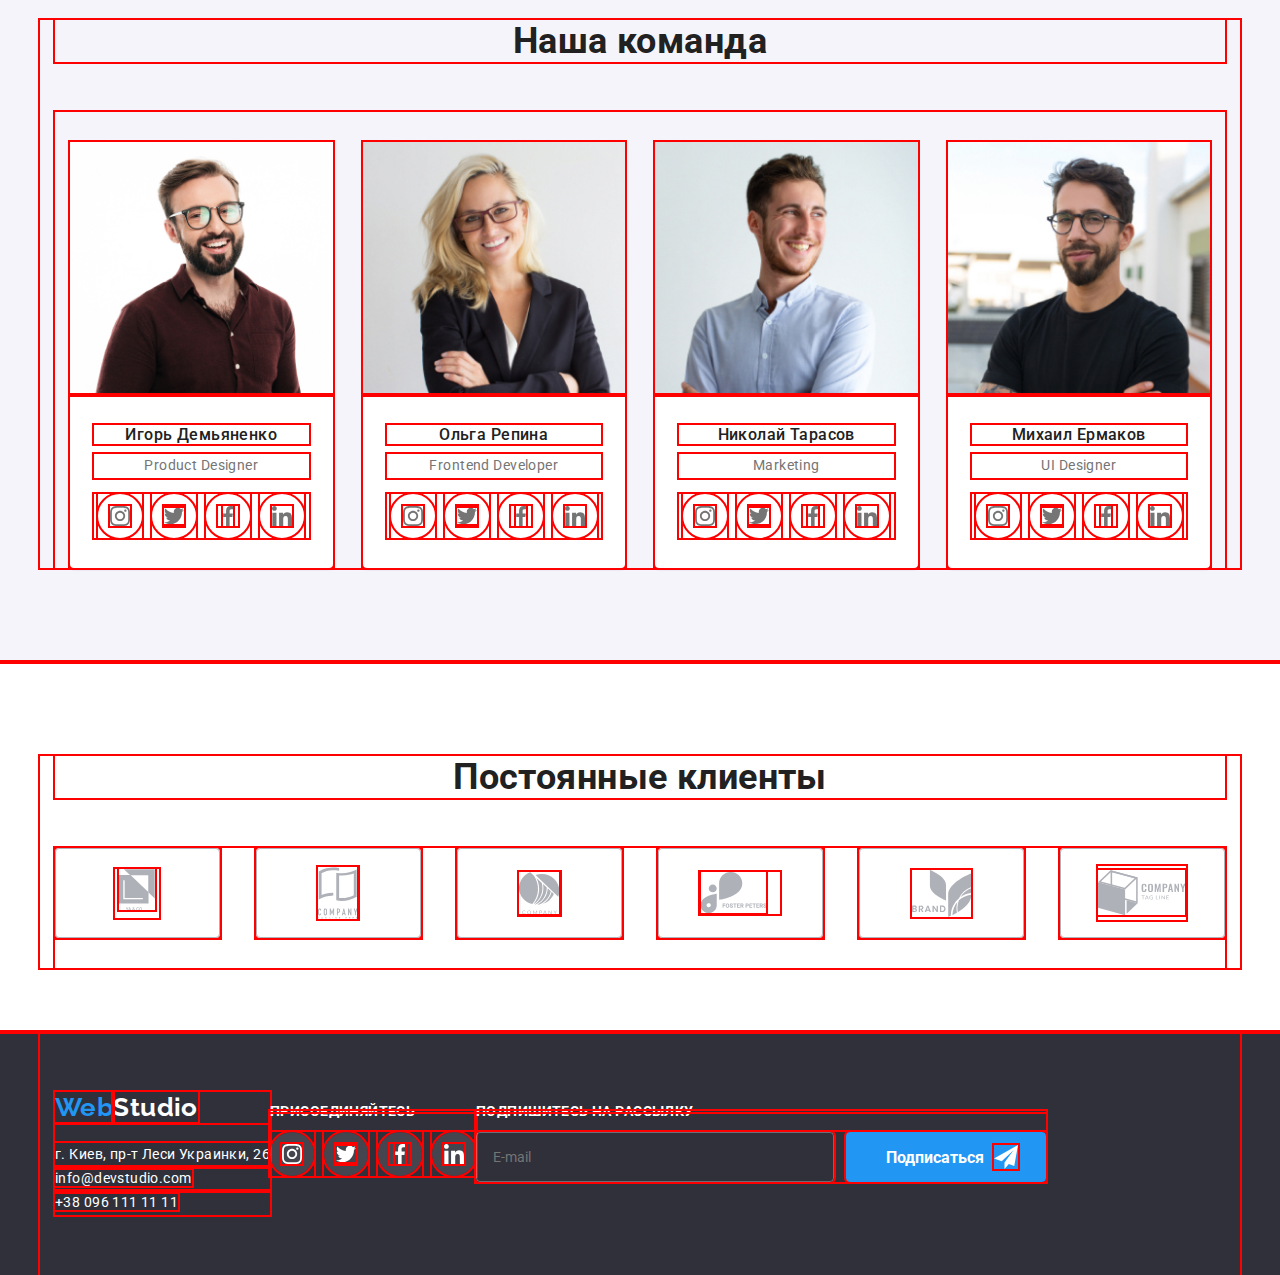
==== commit a16b3349: "змінює шлях картинок з портфоліо" ====
--- a/index.html
+++ b/index.html
@@ -92,10 +92,10 @@
     <!--Герой-->
 
     <section class="hero">
-        <div class="container">
+        <!-- <div class="container"> -->
         <h1 class="hero__title">Эффективные решения для вашего бизнеса</h1>
         <button data-modal-open class="hero__button" type="button">Заказать услугу</button>
-    </div>
+    <!-- </div> -->
     </section>
 
     <!--Наши преимущества-->   
--- a/css/main.min.css
+++ b/css/main.min.css
@@ -1,2 +1,2 @@
-:root{--main-text-colour: #757575;--background-colour: #ffffff;--accent-colour: #2196f3;--title-colour: #212121;--ligth-text-colour: #ffffff;--dark-bg-colour: #2f303a;--light-bg-colour: #f5f4fa;--font: Roboto, sans-serif}body{font-family:var(--font);font-size:14px;line-height:1.71;letter-spacing:0.03em;color:var(--main-text-colour);background-color:var(--background-colour);margin:0}*,*::before,*::after{box-sizing:inherit;outline:2px solid red}a{text-decoration:none}button{border:none}.visually-hidden{position:absolute !important;clip:rect(1px 1px 1px 1px);clip:rect(1px, 1px, 1px, 1px);padding:0 !important;border:0 !important;height:1px !important;width:1px !important;overflow:hidden}h1,h2,h3,h4,p{margin-top:0px;margin-bottom:0px}.link{text-decoration:none;color:inherit}.list{list-style:none;padding:0px;margin:0px}@media screen and (max-width: 1119.98px){.section{padding-bottom:60px;padding-top:60px}}@media screen and (min-width: 1200px){.section{padding-bottom:94px;padding-top:94px}}img{display:block;width:100%;height:auto}.container{width:100%;padding:0 15px;margin:0 auto;box-sizing:border-box}@media screen and (min-width: 480px){.container{max-width:480px}}@media screen and (min-width: 768px){.container{max-width:768px}}@media screen and (min-width: 1200px){.container{max-width:1200px}}.section__title{margin-bottom:50px;font-weight:700;font-size:36px;line-height:1.17;text-align:center;color:var(--title-colour)}.page-header{border-bottom:1px solid #ececec;justify-content:space-between;padding:0}.novigation{display:flex;width:100%;justify-content:space-between;align-items:center}.main-menu{display:flex;width:100%;justify-content:space-between;align-items:center}.main-novigation{display:flex;align-items:center;margin-right:auto}.logo{color:var(--title-colour);font-family:Raleway;font-weight:700;font-size:26px;line-height:1.19}.logo:hover,.logo:focus{text-decoration:underline}.logo-textcolor{color:var(--accent-colour)}.studio-textcolor{color:var(--ligth-text-colour)}.link-logo{align-items:center;margin-right:93px}.site-nav{display:flex}@media screen and (max-width: 767.98px){.site-nav{display:none}}.site-nav__item{color:var(--title-colour);font-weight:500}.site-nav__link{position:relative;display:block;padding-top:32px;padding-bottom:32px;transition:color 250ms cubic-bezier(0.4, 0, 0.2, 1)}.site-nav__link:hover,.site-nav__link:focus{color:var(--accent-colour)}.site-nav__link--current::after{position:absolute;content:'';display:block;margin-top:28px;width:100%;height:4px;background:#2196f3;border-radius:2px}.site-nav__link--current{color:var(--accent-colour)}.site-nav__item+.site-nav__item{margin-left:50px}@media screen and (max-width: 1119.98px){.auth-nav{display:flex;flex-direction:column;align-items:flex-start}}@media screen and (max-width: 767.98px){.auth-nav{display:none}}@media screen and (min-width: 1200px){.auth-nav{display:flex;margin-left:auto;align-items:center}}@media screen and (max-width: 1119.98px){.auth-nav__item+.auth-nav__item{margin-top:10px}}@media screen and (min-width: 1200px){.auth-nav__item+.auth-nav__item{margin-left:50px}}.auth-nav__link{padding-top:32px;padding-bottom:32px;font-weight:500;transition:color 250ms cubic-bezier(0.4, 0, 0.2, 1)}.auth-nav__link:hover,.auth-nav__link:focus{color:var(--accent-colour)}.auth-nav__link:hover:hover .auth-nav__icon,.auth-nav__link:hover:focus .auth-nav__icon,.auth-nav__link:focus:hover .auth-nav__icon,.auth-nav__link:focus:focus .auth-nav__icon{fill:currentColor}.auth-nav__icon{margin-right:10px;fill:currentColor}.button{display:block;font-family:inherit;text-align:center;text-align:center;border-color:1px solid transparent;cursor:pointer;transition:color 250ms cubic-bezier(0.4, 0, 0.2, 1),background-color 250ms cubic-bezier(0.4, 0, 0.2, 1)}@media screen and (max-width: 767.98px){.button{margin-bottom:15px}}@media screen and (max-width: 767.98px){.button__list{justify-content:start;margin-top:60px}}.hero{background-color:var(--dark-bg-colour);background-image:linear-gradient(rgba(47,48,58,0.4), rgba(47,48,58,0.4)),url("../images/hero.jpg"),url("../images/mobile/Header_mobile1x.jpg");background-repeat:no-repeat;max-width:1600px;height:600px;padding-top:200px;padding-bottom:200px;overflow:hidden}@media (min-device-pixel-ratio: 2), (min-resolution: 192dpi), (min-resolution: 2dppx){.hero{background-image:url("../images/mobile/Header_mobile2x.jpg")}}@media screen and (min-width: 480px){.hero{background-image:url("../images/tablet/Header_tablet1x.jpg")}}@media screen and (min-width: 480px) and (min-device-pixel-ratio: 2), screen and (min-width: 480px) and (min-resolution: 192dpi), screen and (min-width: 480px) and (min-resolution: 2dppx){.hero{background-image:url("../images/tablet/Header_tablet2x.jpg")}}@media screen and (min-width: 768px){.hero{background-image:url("../images/desktop/hero_desktop1x.jpg")}}@media screen and (min-width: 768px) and (min-device-pixel-ratio: 2), screen and (min-width: 768px) and (min-resolution: 192dpi), screen and (min-width: 768px) and (min-resolution: 2dppx){.hero{background-image:url("../images/desktop/hero_desktop2x.jpg")}}.hero__title{font-weight:900;font-size:44px;line-height:1.36;text-align:center;letter-spacing:0.06em;text-transform:uppercase;color:var(--ligth-text-colour);margin:0 auto 30px;max-width:696px;width:100%}.hero__button{display:block;border-radius:4px;padding:10px 32px;min-width:200px;margin:0 auto;font-family:inherit;font-weight:700;font-size:16px;line-height:1.86;color:var(--ligth-text-colour);background-color:var(--accent-colour);cursor:pointer;align-items:center;text-align:center;transition:background-color 250ms cubic-bezier(0.4, 0, 0.2, 1)}.hero__button:hover,.hero__button:focus{background-color:#188ce8}.section-benefit__title{margin:0px;padding:0px}.benefit-list__title{margin-bottom:10px;margin-top:30px;font-weight:700;font-size:14px;line-height:1.14;text-transform:uppercase;color:var(--title-colour)}@media screen and (min-width: 480px){.benefit-list__title{text-align:center}}@media screen and (min-width: 768px){.benefit-list__title{text-align:left}}@media screen and (min-width: 768px){.benefit-list{display:flex;flex-wrap:wrap;justify-content:space-around;padding:0px;margin:0px}}@media screen and (min-width: 1200px){.benefit-list{display:flex;padding:0px;margin:0px}}@media screen and (min-width: 768px){.benefit-list__item{flex-basis:calc((100% - 30px * 2) / 2)}}@media screen and (min-width: 1200px){.benefit-list__item{flex-basis:calc((100% - 30px * 4) / 4)}}.benefit-list__item::before{display:flex;background-size:contain;content:'';background-repeat:no-repeat;background-size:70px 70px;background-position:center;background-color:#f5f4fa}@media screen and (max-width: 767.98px){.benefit-list__item::before{width:100%;height:120px;max-width:450px}}@media screen and (min-width: 768px){.benefit-list__item::before{height:120px;width:354px}}@media screen and (min-width: 1200px){.benefit-list__item::before{height:120px;width:270px}}.benefit-list__item:nth-child(1)::before{background-image:url("../images/antenna.svg")}.benefit-list__item:nth-child(2)::before{background-image:url("../images/clock.svg")}.benefit-list__item:nth-child(3)::before{background-image:url("../images/diagram.svg")}.benefit-list__item:nth-child(4)::before{background-image:url("../images/astronaut.svg")}@media screen and (max-width: 1119px){.section-activities{display:none}}.activities-list{display:flex;padding:0;margin:0;margin-bottom:-30px;justify-content:space-around}.activities-list__item{position:relative;flex-basis:calc((100% - 30px * 3) / 3);margin-bottom:30px}.activities-list__text{position:absolute;bottom:0;left:0;padding-top:27px;padding-bottom:27px;width:100%;white-space:nowrap;font-weight:400;font-size:14px;line-height:1.14;text-align:center;text-transform:uppercase;color:var(--ligth-text-colour);background-color:rgba(47,48,58,0.8)}.team-section{background-color:var(--light-bg-colour)}.team-list__title{margin-bottom:10px;font-weight:500;font-size:16px;line-height:1.19;color:var(--title-colour);text-align:center}@media screen and (min-width: 768px){.team-list{display:flex;flex-wrap:wrap;justify-content:space-around;padding:0;margin:0}}@media screen and (min-width: 1200px){.team-list{flex-wrap:nowrap}}@media screen and (min-width: 480px){.team-list__item{margin-top:30px;text-align:center;box-shadow:0px 1px 3px rgba(0,0,0,0.12),0px 1px 1px rgba(0,0,0,0.14),0px 2px 1px rgba(0,0,0,0.2);border-radius:0px 0px 4px 4px}}@media screen and (min-width: 768px){.team-list__item{flex-basis:calc((100% / 2) - 30px)}}@media screen and (min-width: 1200px){.team-list__item{flex-basis:calc((100% / 4) - 30px)}}.team-list__text{text-align:center;margin-bottom:16px}.team-list__content{padding-bottom:30px;padding-top:30px;padding-left:24px;padding-right:24px;background-color:var(--background-colour)}.social-icons{display:flex;justify-content:center}.social-icons__icon{width:20px;height:20px;fill:var(--main-text-colour)}.social-icons__item+.social-icons__item{margin-left:10px}.social-icons__link{display:flex;justify-content:center;align-items:center;width:44px;height:44px;border-radius:50%;transition:background-color 250ms cubic-bezier(0.4, 0, 0.2, 1)}.social-icons__link:hover,.social-icons__link:focus{background-color:var(--accent-colour)}.social-icons__link:hover .social-icons__icon,.social-icons__link:focus .social-icons__icon{fill:var(--ligth-text-colour)}.social-icons--footer{display:inline-flex}.social-icons__icon--footer{width:20px;height:20px;fill:var(--ligth-text-colour)}.social-icons__link{display:flex;justify-content:center;align-items:center;width:44px;height:44px;border-radius:50%;background:rgba(255,255,255,0.1)}.clients-section{padding-top:94px;padding-bottom:94px}.clients-list{display:flex;margin-bottom:-30px;justify-content:space-between;flex-wrap:wrap}.clients-list__link{display:flex;flex-wrap:wrap;justify-content:center;align-items:center;height:90px;width:100%;border:1px solid #afb1b8;border-radius:4px;transition:border 250ms cubic-bezier(0.4, 0, 0.2, 1)}@media screen and (max-width: 767.98px){.clients-list__link{max-width:210px}}@media screen and (min-width: 768px){.clients-list__link{max-width:226px}}@media screen and (min-width: 1200px){.clients-list__link{flex-wrap:nowrap;max-width:170px}}.clients-list__link:hover,.clients-list__link:focus{border:1px solid var(--accent-colour)}.clients-list__link:hover .clients-list__icon,.clients-list__link:focus .clients-list__icon{fill:var(--accent-colour)}.clients-list__item{margin-bottom:30px}@media screen and (max-width: 767.98px){.clients-list__item{flex-basis:calc((100% - 30px * 2) / 2)}}@media screen and (min-width: 768px){.clients-list__item{flex-basis:calc((100% - 30px * 3) / 3)}}@media screen and (min-width: 1200px){.clients-list__item{flex-basis:calc((100% - 30px * 6) / 6)}}.clients-list__icon{fill:#afb1b8;transition:fill 250ms cubic-bezier(0.4, 0, 0.2, 1)}.footer-section{background-color:var(--dark-bg-colour)}.footer-block{padding-top:60px;padding-bottom:60px}@media screen and (min-width: 768px) and (max-width: 1119px){.footer-block{display:flex;flex-wrap:wrap;justify-content:space-between;align-items:baseline;padding-left:76px;padding-right:89px}}@media screen and (min-width: 1200px){.footer-block{display:flex;align-items:baseline;padding-left:15px;padding-right:15px;flex-basis:calc((50%-45px) / 2)}}.footer-block__logo{display:block;margin-bottom:20px}@media screen and (max-width: 767px){.footer-block__logo{text-align:center}}@media screen and (min-width: 768px){.footer-block__logo{text-align:center}}@media screen and (min-width: 1200px){.footer-block__logo{text-align:left}}@media screen and (min-width: 1200px){.footer-block:last-child{flex-basis:calc(50%-15px)}}.footer-links__title{display:block;margin-bottom:20px;font-weight:700;font-size:14px;line-height:1.17px;color:var(--ligth-text-colour)}@media screen and (max-width: 767px){.footer-links__title{text-align:center}}@media screen and (min-width: 768px){.footer-links__title{text-align:center}}@media screen and (min-width: 1200px){.footer-links__title{text-align:left}}.footer-links{display:block}@media screen and (max-width: 767px){.footer-links{text-align:center;margin-bottom:60px}}@media screen and (min-width: 768px){.footer-links{flex-basis:calc(100%-76px / 2)}}@media screen and (min-width: 1200px){.footer-links{flex-basis:calc((50%-45px) / 2);text-align:left}}.adress-block{display:block}@media screen and (max-width: 767px){.adress-block{margin-left:auto;margin-right:auto;margin-bottom:60px;align-content:center;text-align:center}}@media screen and (min-width: 768px){.adress-block{margin:0}}@media screen and (min-width: 1200px){.adress-block{flex-basis:calc((50%-45px) / 2);text-align:left;margin:0}}.adress-list__item{font-weight:400;font-style:normal;font-size:14px;line-height:1.71;color:var(--ligth-text-colour)}.adress-list__link{color:var(--ligth-text-colour);font-style:normal;transition:color 250ms cubic-bezier(0.4, 0, 0.2, 1)}.adress-list__link:hover,.adress-list__link:focus{color:var(--accent-colour)}@media screen and (max-width: 1119px){.subscribe{text-align:center;margin-top:60px;margin-bottom:0;margin-left:auto;margin-right:auto}}@media screen and (min-width: 1200px){.subscribe{text-align:left;margin:0}}.subscribe__title{display:block;margin-bottom:20px;font-weight:700;font-size:14px;line-height:1.17px;color:var(--ligth-text-colour)}@media screen and (min-width: 1200px){.subscribe__title{text-align:left}}.subscribe__items{display:flex}@media screen and (max-width: 767.98px){.subscribe__items{flex-direction:column}}@media screen and (min-width: 768px){.subscribe__items{display:block}}@media screen and (min-width: 1200px){.subscribe__items{display:flex;flex-wrap:nowrap}}.subscribe__input{display:block;height:50px;margin-right:12px;padding:16px;background-color:transparent;border:1px solid rgba(255,255,255,0.3);border-radius:4px;width:100%}@media screen and (min-width: 768px){.subscribe__input{width:450px}}@media screen and (min-width: 1200px){.subscribe__input{width:358px}}.submit__button{position:relative;display:block;border-radius:4px;padding-top:10px;padding-bottom:10px;padding-right:29px;min-width:200px;font-family:inherit;font-weight:700;font-size:16px;line-height:1.86;color:var(--ligth-text-colour);background-color:var(--accent-colour);cursor:pointer;align-items:center;text-align:center;transition:background-color 250ms cubic-bezier(0.4, 0, 0.2, 1)}.submit__button:hover,.submit__button:focus{background-color:#188ce8}@media screen and (max-width: 1119px){.submit__button{margin-top:20px;margin-left:auto;margin-right:auto}}@media screen and (min-width: 1200px){.submit__button{margin:0}}.submit__button::after{content:'';position:absolute;top:50%;transform:translateY(-50%);display:inline-block;margin-left:10px;margin-right:13px;width:24px;height:24px;background-color:transparent;background-image:url("../images/icon/iconsend.svg")}.backdrop{position:fixed;top:0;left:0;width:100%;height:100%;opacity:1;transition:opacity 250ms cubic-bezier(0.4, 0, 0.2, 1);background-color:rgba(0,0,0,0.2)}.modal{position:absolute;top:50%;left:50%;transform:translate(-50%, -50%) scale(1);min-width:528px;min-height:581px;padding:37px 40px;background-color:var(--background-colour);box-shadow:0px 1px 3px rgba(0,0,0,0.12),0px 1px 1px rgba(0,0,0,0.14),0px 2px 1px rgba(0,0,0,0.2);border-radius:4px;transition:transform 250ms cubic-bezier(0.4, 0, 0.2, 1)}.is-hidden .modal{transform:translate(100%, 100%) scale(0.2)}.backdrop.is-hidden{opacity:0;visibility:hidden;pointer-events:none}.modal__button-close{position:absolute;top:8px;right:8px;width:30px;height:30px;background-color:transparent;border:1px solid rgba(0,0,0,0.1);border-radius:50%;cursor:pointer}.modal__button-close:hover .modal__icon-close,.modal__button-close:focus .moda__icon-close{fill:var(--accent-colour);transition:transform 250ms cubic-bezier(0.4, 0, 0.2, 1)}.modal__link{color:var(--accent-colour);text-decoration:underline}.modal__send-button{display:block;border-radius:4px;padding:10px 32px;min-width:200px;margin:0 auto;font-family:inherit;font-weight:700;font-size:16px;line-height:1.86;color:var(--ligth-text-colour);background-color:var(--accent-colour);cursor:pointer;align-items:center;text-align:center;transition:background-color 250ms cubic-bezier(0.4, 0, 0.2, 1)}.modal__send-button:hover,.modal__send-button:focus{background-color:#188ce8}.mobile-menu-btn{position:relative;top:0;right:10px;z-index:105;width:40px;height:40px;background-color:transparent;border:none;cursor:pointer}@media screen and (min-width: 768px){.mobile-menu-btn{display:none}}.mobile-menu-icon{width:40px;height:40px}.mobile-menu-icon:focus,.mobile-menu-icon:hover{fill:var(--accent-colour)}.icon-close{display:none}.is-open .icon-close{display:block}.is-open .icon-menu{display:none}.mobile-menu{position:fixed;top:0;right:-100%;z-index:100;display:flex;flex-direction:column;width:100%;max-width:480px;height:100vh;padding:40px 48px 83px;background:#ffffff;transition:right 0.5s;overflow-y:scroll}.mobile-menu.is-open{right:0;top:0}.mobile-menu .menu{flex-direction:column;font-size:40px;line-height:1.17;font-weight:500;letter-spacing:0.02em;margin-bottom:200px}.mobile-menu .menu__item{margin-bottom:32px}.menu__link--current{color:var(--accent-colour)}.auth-nav--mobile{flex-direction:column;font-weight:500;font-size:24px;line-height:1.17;letter-spacing:0.02em}.auth-nav--mobile__item{margin-bottom:32px}.auth-nav--mobile__item:focus,.auth-nav--mobile__item:hover{color:var(--accent-colour)}.social-icons--mobile{display:flex;justify-content:space-around;margin-top:64px;color:var(--accent-colour)}.form__title{margin-bottom:12px;font-weight:700;font-size:20px;line-height:1.17;text-align:center;color:var(--title-colour)}.form__field{position:relative;display:block}.form__label{display:block}.form__input{width:448px;height:40px;padding-left:42px;margin-top:10px;margin-bottom:10px;border:1px solid rgba(33,33,33,0.2);border-radius:4px;cursor:pointer}.form__input:focus{outline:transparent;border:1px solid var(--accent-colour);border-radius:4px;transition:transform 250ms cubic-bezier(0.4, 0, 0.2, 1)}.form__textarea{width:448px;padding:12px 16px;margin-top:10px;margin-bottom:20px;border:1px solid rgba(33,33,33,0.2);border-radius:4px;resize:none}.form__textarea-label{display:block}.form__textarea:focus{outline:transparent;border:1px solid var(--accent-colour);border-radius:4px;transition:transform 250ms cubic-bezier(0.4, 0, 0.2, 1)}.form__icon{position:absolute;top:45px;left:15px;fill:var(--title-colour);transition:transform 250ms cubic-bezier(0.4, 0, 0.2, 1)}.form__input:focus+.icon-form{fill:var(--accent-colour);transition:transform 250ms cubic-bezier(0.4, 0, 0.2, 1)}.checkbox-label{display:block;margin-bottom:30px}.checkbox-label__checkbox{position:absolute;-webkit-appearance:none;-moz-appearance:none;appearance:none}.checkbox-label__icon{display:inline-block;width:16px;height:15px;margin-right:7px;border:1px solid var(--title-colour)}.checkbox-label__checkbox:checked+.checkbox-label__icon{background-color:var(--accent-colour);background-image:url("../images/iconcheck.svg");background-size:contain;background-origin:border-box;border:transparent}.button{display:block;padding-left:22px;padding-right:22px;padding-top:6px;padding-bottom:6px;min-width:73px;border-radius:4px;font-family:inherit;font-weight:500;font-size:16px;line-height:1.62;text-align:center;color:var(--title-colour);border-color:1px solid transparent;background-color:var(--light-bg-colour);cursor:pointer;transition:color 250ms cubic-bezier(0.4, 0, 0.2, 1),background-color 250ms cubic-bezier(0.4, 0, 0.2, 1)}.button:hover,.button:focus{color:var(--ligth-text-colour);background-color:var(--accent-colour)}.button__list{display:flex}@media screen and (max-width: 767.98px){.button__list{flex-wrap:wrap}}@media screen and (min-width: 768px){.button__list{flex-wrap:nowrap;justify-content:center;margin-top:100px}}.button__list .item+.item{margin-left:8px}.works__title{font-weight:700;font-size:18px;line-height:2;letter-spacing:0.06em;color:var(--title-colour);text-align:left}@media screen and (min-width: 768px){.works__list{display:flex;flex-wrap:wrap;justify-content:space-around;margin-bottom:-30px}}@media screen and (max-width: 767.98px){.works__item{margin-bottom:30px}}@media screen and (min-width: 768px){.works__item{flex-basis:calc(100% / 2 - 30px);margin-bottom:30px}}@media screen and (min-width: 1200px){.works__item{flex-basis:calc(100% / 3 - 30px)}}.works__title{margin-bottom:4px}@media screen and (min-width: 1200px){.works__title{white-space:nowrap}}.card__item{padding-left:24px;padding-right:24px;padding-top:20px;padding-bottom:20px;border:1px solid #eeeeee;background-color:var(--background-colour)}.works__link{display:block;transition:box-shadow 250ms cubic-bezier(0.4, 0, 0.2, 1)}.works__link:hover,.works__link:focus{box-shadow:0px 1px 1px rgba(0,0,0,0.12),0px 4px 4px rgba(0,0,0,0.06),1px 4px 6px rgba(0,0,0,0.16)}.works__overlay{position:relative;overflow:hidden}.works__discribe{position:absolute;display:block;top:0;left:0;font-weight:400;font-size:18px;line-height:1.56;color:var(--ligth-text-colour);text-align:left;padding:63px 24px;opacity:0}.works__item:hover .works__discribe,.works__item:focus .works__discribe{opacity:1}.works__overlay::before{position:absolute;content:'';display:inline-block;width:100%;height:100%;top:0;left:0;background-color:rgba(33,150,243,0.9);transform:translatey(100%);transition:transform 250ms cubic-bezier(0.4, 0, 0.2, 1)}.works__overlay:hover::before,.works__overlay:focus::before{opacity:1}.works__item:hover .works__overlay::before,.works__item:focus .works__overlay::before{transform:translatey(0)}
+:root{--main-text-colour: #757575;--background-colour: #ffffff;--accent-colour: #2196f3;--title-colour: #212121;--ligth-text-colour: #ffffff;--dark-bg-colour: #2f303a;--light-bg-colour: #f5f4fa;--font: Roboto, sans-serif}body{font-family:var(--font);font-size:14px;line-height:1.71;letter-spacing:0.03em;color:var(--main-text-colour);background-color:var(--background-colour);margin:0}*,*::before,*::after{box-sizing:inherit;outline:2px solid red}a{text-decoration:none}button{border:none}.visually-hidden{position:absolute !important;clip:rect(1px 1px 1px 1px);clip:rect(1px, 1px, 1px, 1px);padding:0 !important;border:0 !important;height:1px !important;width:1px !important;overflow:hidden}h1,h2,h3,h4,p{margin-top:0px;margin-bottom:0px}.link{text-decoration:none;color:inherit}.list{list-style:none;padding:0px;margin:0px}@media screen and (max-width: 1119.98px){.section{padding-bottom:60px;padding-top:60px}}@media screen and (min-width: 1200px){.section{padding-bottom:94px;padding-top:94px}}img{display:block;width:100%;height:auto}.container{width:100%;padding:0 15px;margin:0 auto;box-sizing:border-box}@media screen and (min-width: 480px){.container{max-width:480px}}@media screen and (min-width: 768px){.container{max-width:768px}}@media screen and (min-width: 1200px){.container{max-width:1200px}}.section__title{margin-bottom:50px;font-weight:700;font-size:36px;line-height:1.17;text-align:center;color:var(--title-colour)}.page-header{border-bottom:1px solid #ececec;justify-content:space-between;padding:0}.novigation{display:flex;width:100%;justify-content:space-between;align-items:center}.main-menu{display:flex;width:100%;justify-content:space-between;align-items:center}.main-novigation{display:flex;align-items:center;margin-right:auto}.logo{color:var(--title-colour);font-family:Raleway;font-weight:700;font-size:26px;line-height:1.19}.logo:hover,.logo:focus{text-decoration:underline}.logo-textcolor{color:var(--accent-colour)}.studio-textcolor{color:var(--ligth-text-colour)}.link-logo{align-items:center;margin-right:93px}.site-nav{display:flex}@media screen and (max-width: 767.98px){.site-nav{display:none}}.site-nav__item{color:var(--title-colour);font-weight:500}.site-nav__link{position:relative;display:block;padding-top:32px;padding-bottom:32px;transition:color 250ms cubic-bezier(0.4, 0, 0.2, 1)}.site-nav__link:hover,.site-nav__link:focus{color:var(--accent-colour)}.site-nav__link--current::after{position:absolute;content:'';display:block;margin-top:28px;width:100%;height:4px;background:#2196f3;border-radius:2px}.site-nav__link--current{color:var(--accent-colour)}.site-nav__item+.site-nav__item{margin-left:50px}@media screen and (max-width: 1119.98px){.auth-nav{display:flex;flex-direction:column;align-items:flex-start}}@media screen and (max-width: 767.98px){.auth-nav{display:none}}@media screen and (min-width: 1200px){.auth-nav{display:flex;margin-left:auto;align-items:center}}@media screen and (max-width: 1119.98px){.auth-nav__item+.auth-nav__item{margin-top:10px}}@media screen and (min-width: 1200px){.auth-nav__item+.auth-nav__item{margin-left:50px}}.auth-nav__link{padding-top:32px;padding-bottom:32px;font-weight:500;transition:color 250ms cubic-bezier(0.4, 0, 0.2, 1)}.auth-nav__link:hover,.auth-nav__link:focus{color:var(--accent-colour)}.auth-nav__link:hover:hover .auth-nav__icon,.auth-nav__link:hover:focus .auth-nav__icon,.auth-nav__link:focus:hover .auth-nav__icon,.auth-nav__link:focus:focus .auth-nav__icon{fill:currentColor}.auth-nav__icon{margin-right:10px;fill:currentColor}.button{display:block;font-family:inherit;text-align:center;text-align:center;border-color:1px solid transparent;cursor:pointer;transition:color 250ms cubic-bezier(0.4, 0, 0.2, 1),background-color 250ms cubic-bezier(0.4, 0, 0.2, 1)}@media screen and (max-width: 767.98px){.button{margin-bottom:15px}}@media screen and (max-width: 767.98px){.button__list{justify-content:start;margin-top:60px}}.hero{background-color:var(--dark-bg-colour);background-image:linear-gradient(rgba(47,48,58,0.4), rgba(47,48,58,0.4)),url("../images/hero.jpg"),url("./../images/mobile/hero_mobile1x.jpg");background-repeat:no-repeat;background-position:top;max-width:1600px;width:100%;padding-top:118px;padding-bottom:118px;overflow:hidden}@media (min-device-pixel-ratio: 2), (min-resolution: 192dpi), (min-resolution: 2dppx){.hero{background-image:url("./../images/mobile/hero_mobile2x.jpg")}}@media screen and (min-width: 480px){.hero{background-image:url("./../images/tablet/hero_tablet1x.jpg")}}@media screen and (min-width: 480px) and (min-device-pixel-ratio: 2), screen and (min-width: 480px) and (min-resolution: 192dpi), screen and (min-width: 480px) and (min-resolution: 2dppx){.hero{background-image:url("./../images/tablet/hero_tablet2x.jpg")}}@media screen and (min-width: 768px){.hero{background-image:url("./../images/desktop/hero_desktop1x.jpg")}}@media screen and (min-width: 768px) and (min-device-pixel-ratio: 2), screen and (min-width: 768px) and (min-resolution: 192dpi), screen and (min-width: 768px) and (min-resolution: 2dppx){.hero{background-image:url("./../images/desktop/hero_desktop2x.jpg")}}.hero__title{font-weight:900;font-size:44px;line-height:1.36;text-align:center;letter-spacing:0.06em;text-transform:uppercase;color:var(--ligth-text-colour);margin:0 auto 30px;max-width:696px;width:100%}.hero__button{display:block;border-radius:4px;padding:10px 32px;min-width:200px;margin:0 auto;font-family:inherit;font-weight:700;font-size:16px;line-height:1.86;color:var(--ligth-text-colour);background-color:var(--accent-colour);cursor:pointer;align-items:center;text-align:center;transition:background-color 250ms cubic-bezier(0.4, 0, 0.2, 1)}.hero__button:hover,.hero__button:focus{background-color:#188ce8}.section-benefit__title{margin:0px;padding:0px}.benefit-list__title{margin-bottom:10px;margin-top:30px;font-weight:700;font-size:14px;line-height:1.14;text-transform:uppercase;color:var(--title-colour)}@media screen and (min-width: 480px){.benefit-list__title{text-align:center}}@media screen and (min-width: 768px){.benefit-list__title{text-align:left}}@media screen and (min-width: 768px){.benefit-list{display:flex;flex-wrap:wrap;justify-content:space-around;padding:0px;margin:0px}}@media screen and (min-width: 1200px){.benefit-list{display:flex;padding:0px;margin:0px}}@media screen and (min-width: 768px){.benefit-list__item{flex-basis:calc((100% - 30px * 2) / 2)}}@media screen and (min-width: 1200px){.benefit-list__item{flex-basis:calc((100% - 30px * 4) / 4)}}.benefit-list__item::before{display:flex;background-size:contain;content:'';background-repeat:no-repeat;background-size:70px 70px;background-position:center;background-color:#f5f4fa}@media screen and (max-width: 767.98px){.benefit-list__item::before{width:100%;height:120px;max-width:450px}}@media screen and (min-width: 768px){.benefit-list__item::before{height:120px;width:354px}}@media screen and (min-width: 1200px){.benefit-list__item::before{height:120px;width:270px}}.benefit-list__item:nth-child(1)::before{background-image:url("../images/antenna.svg")}.benefit-list__item:nth-child(2)::before{background-image:url("../images/clock.svg")}.benefit-list__item:nth-child(3)::before{background-image:url("../images/diagram.svg")}.benefit-list__item:nth-child(4)::before{background-image:url("../images/astronaut.svg")}@media screen and (max-width: 1119px){.section-activities{display:none}}.activities-list{display:flex;padding:0;margin:0;margin-bottom:-30px;justify-content:space-around}.activities-list__item{position:relative;flex-basis:calc((100% - 30px * 3) / 3);margin-bottom:30px}.activities-list__text{position:absolute;bottom:0;left:0;padding-top:27px;padding-bottom:27px;width:100%;white-space:nowrap;font-weight:400;font-size:14px;line-height:1.14;text-align:center;text-transform:uppercase;color:var(--ligth-text-colour);background-color:rgba(47,48,58,0.8)}.team-section{background-color:var(--light-bg-colour)}.team-list__title{margin-bottom:10px;font-weight:500;font-size:16px;line-height:1.19;color:var(--title-colour);text-align:center}@media screen and (min-width: 768px){.team-list{display:flex;flex-wrap:wrap;justify-content:space-around;padding:0;margin:0}}@media screen and (min-width: 1200px){.team-list{flex-wrap:nowrap}}@media screen and (min-width: 480px){.team-list__item{margin-top:30px;text-align:center;box-shadow:0px 1px 3px rgba(0,0,0,0.12),0px 1px 1px rgba(0,0,0,0.14),0px 2px 1px rgba(0,0,0,0.2);border-radius:0px 0px 4px 4px}}@media screen and (min-width: 768px){.team-list__item{flex-basis:calc((100% / 2) - 30px)}}@media screen and (min-width: 1200px){.team-list__item{flex-basis:calc((100% / 4) - 30px)}}.team-list__text{text-align:center;margin-bottom:16px}.team-list__content{padding-bottom:30px;padding-top:30px;padding-left:24px;padding-right:24px;background-color:var(--background-colour)}.social-icons{display:flex;justify-content:center}.social-icons__icon{width:20px;height:20px;fill:var(--main-text-colour)}.social-icons__item+.social-icons__item{margin-left:10px}.social-icons__link{display:flex;justify-content:center;align-items:center;width:44px;height:44px;border-radius:50%;transition:background-color 250ms cubic-bezier(0.4, 0, 0.2, 1)}.social-icons__link:hover,.social-icons__link:focus{background-color:var(--accent-colour)}.social-icons__link:hover .social-icons__icon,.social-icons__link:focus .social-icons__icon{fill:var(--ligth-text-colour)}.social-icons--footer{display:inline-flex}.social-icons__icon--footer{width:20px;height:20px;fill:var(--ligth-text-colour)}.social-icons__link{display:flex;justify-content:center;align-items:center;width:44px;height:44px;border-radius:50%;background:rgba(255,255,255,0.1)}.clients-section{padding-top:94px;padding-bottom:94px}.clients-list{display:flex;margin-bottom:-30px;justify-content:space-between;flex-wrap:wrap}.clients-list__link{display:flex;flex-wrap:wrap;justify-content:center;align-items:center;height:90px;width:100%;border:1px solid #afb1b8;border-radius:4px;transition:border 250ms cubic-bezier(0.4, 0, 0.2, 1)}@media screen and (max-width: 767.98px){.clients-list__link{max-width:210px}}@media screen and (min-width: 768px){.clients-list__link{max-width:226px}}@media screen and (min-width: 1200px){.clients-list__link{flex-wrap:nowrap;max-width:170px}}.clients-list__link:hover,.clients-list__link:focus{border:1px solid var(--accent-colour)}.clients-list__link:hover .clients-list__icon,.clients-list__link:focus .clients-list__icon{fill:var(--accent-colour)}.clients-list__item{margin-bottom:30px}@media screen and (max-width: 767.98px){.clients-list__item{flex-basis:calc((100% - 30px * 2) / 2)}}@media screen and (min-width: 768px){.clients-list__item{flex-basis:calc((100% - 30px * 3) / 3)}}@media screen and (min-width: 1200px){.clients-list__item{flex-basis:calc((100% - 30px * 6) / 6)}}.clients-list__icon{fill:#afb1b8;transition:fill 250ms cubic-bezier(0.4, 0, 0.2, 1)}.footer-section{background-color:var(--dark-bg-colour)}.footer-block{padding-top:60px;padding-bottom:60px}@media screen and (min-width: 768px) and (max-width: 1119px){.footer-block{display:flex;flex-wrap:wrap;justify-content:space-between;align-items:baseline;padding-left:76px;padding-right:89px}}@media screen and (min-width: 1200px){.footer-block{display:flex;align-items:baseline;padding-left:15px;padding-right:15px;flex-basis:calc((50%-45px) / 2)}}.footer-block__logo{display:block;margin-bottom:20px}@media screen and (max-width: 767px){.footer-block__logo{text-align:center}}@media screen and (min-width: 768px){.footer-block__logo{text-align:center}}@media screen and (min-width: 1200px){.footer-block__logo{text-align:left}}@media screen and (min-width: 1200px){.footer-block:last-child{flex-basis:calc(50%-15px)}}.footer-links__title{display:block;margin-bottom:20px;font-weight:700;font-size:14px;line-height:1.17px;color:var(--ligth-text-colour)}@media screen and (max-width: 767px){.footer-links__title{text-align:center}}@media screen and (min-width: 768px){.footer-links__title{text-align:center}}@media screen and (min-width: 1200px){.footer-links__title{text-align:left}}.footer-links{display:block}@media screen and (max-width: 767px){.footer-links{text-align:center;margin-bottom:60px}}@media screen and (min-width: 768px){.footer-links{flex-basis:calc(100%-76px / 2)}}@media screen and (min-width: 1200px){.footer-links{flex-basis:calc((50%-45px) / 2);text-align:left}}.adress-block{display:block}@media screen and (max-width: 767px){.adress-block{margin-left:auto;margin-right:auto;margin-bottom:60px;align-content:center;text-align:center}}@media screen and (min-width: 768px){.adress-block{margin:0}}@media screen and (min-width: 1200px){.adress-block{flex-basis:calc((50%-45px) / 2);text-align:left;margin:0}}.adress-list__item{font-weight:400;font-style:normal;font-size:14px;line-height:1.71;color:var(--ligth-text-colour)}.adress-list__link{color:var(--ligth-text-colour);font-style:normal;transition:color 250ms cubic-bezier(0.4, 0, 0.2, 1)}.adress-list__link:hover,.adress-list__link:focus{color:var(--accent-colour)}@media screen and (max-width: 1119px){.subscribe{text-align:center;margin-top:60px;margin-bottom:0;margin-left:auto;margin-right:auto}}@media screen and (min-width: 1200px){.subscribe{text-align:left;margin:0}}.subscribe__title{display:block;margin-bottom:20px;font-weight:700;font-size:14px;line-height:1.17px;color:var(--ligth-text-colour)}@media screen and (min-width: 1200px){.subscribe__title{text-align:left}}.subscribe__items{display:flex}@media screen and (max-width: 767.98px){.subscribe__items{flex-direction:column}}@media screen and (min-width: 768px){.subscribe__items{display:block}}@media screen and (min-width: 1200px){.subscribe__items{display:flex;flex-wrap:nowrap}}.subscribe__input{display:block;height:50px;margin-right:12px;padding:16px;background-color:transparent;border:1px solid rgba(255,255,255,0.3);border-radius:4px;width:100%}@media screen and (min-width: 768px){.subscribe__input{width:450px}}@media screen and (min-width: 1200px){.subscribe__input{width:358px}}.submit__button{position:relative;display:block;border-radius:4px;padding-top:10px;padding-bottom:10px;padding-right:29px;min-width:200px;font-family:inherit;font-weight:700;font-size:16px;line-height:1.86;color:var(--ligth-text-colour);background-color:var(--accent-colour);cursor:pointer;align-items:center;text-align:center;transition:background-color 250ms cubic-bezier(0.4, 0, 0.2, 1)}.submit__button:hover,.submit__button:focus{background-color:#188ce8}@media screen and (max-width: 1119px){.submit__button{margin-top:20px;margin-left:auto;margin-right:auto}}@media screen and (min-width: 1200px){.submit__button{margin:0}}.submit__button::after{content:'';position:absolute;top:50%;transform:translateY(-50%);display:inline-block;margin-left:10px;margin-right:13px;width:24px;height:24px;background-color:transparent;background-image:url("../images/icon/iconsend.svg")}.backdrop{position:fixed;top:0;left:0;width:100%;height:100%;opacity:1;transition:opacity 250ms cubic-bezier(0.4, 0, 0.2, 1);background-color:rgba(0,0,0,0.2)}.modal{position:absolute;top:50%;left:50%;transform:translate(-50%, -50%) scale(1);min-width:528px;min-height:581px;padding:37px 40px;background-color:var(--background-colour);box-shadow:0px 1px 3px rgba(0,0,0,0.12),0px 1px 1px rgba(0,0,0,0.14),0px 2px 1px rgba(0,0,0,0.2);border-radius:4px;transition:transform 250ms cubic-bezier(0.4, 0, 0.2, 1)}.is-hidden .modal{transform:translate(100%, 100%) scale(0.2)}.backdrop.is-hidden{opacity:0;visibility:hidden;pointer-events:none}.modal__button-close{position:absolute;top:8px;right:8px;width:30px;height:30px;background-color:transparent;border:1px solid rgba(0,0,0,0.1);border-radius:50%;cursor:pointer}.modal__button-close:hover .modal__icon-close,.modal__button-close:focus .moda__icon-close{fill:var(--accent-colour);transition:transform 250ms cubic-bezier(0.4, 0, 0.2, 1)}.modal__link{color:var(--accent-colour);text-decoration:underline}.modal__send-button{display:block;border-radius:4px;padding:10px 32px;min-width:200px;margin:0 auto;font-family:inherit;font-weight:700;font-size:16px;line-height:1.86;color:var(--ligth-text-colour);background-color:var(--accent-colour);cursor:pointer;align-items:center;text-align:center;transition:background-color 250ms cubic-bezier(0.4, 0, 0.2, 1)}.modal__send-button:hover,.modal__send-button:focus{background-color:#188ce8}.mobile-menu-btn{position:relative;top:0;right:10px;z-index:105;width:40px;height:40px;background-color:transparent;border:none;cursor:pointer}@media screen and (min-width: 768px){.mobile-menu-btn{display:none}}.mobile-menu-icon{width:40px;height:40px}.mobile-menu-icon:focus,.mobile-menu-icon:hover{fill:var(--accent-colour)}.icon-close{display:none}.is-open .icon-close{display:block}.is-open .icon-menu{display:none}.mobile-menu{position:fixed;top:0;right:-100%;z-index:100;display:flex;flex-direction:column;width:100%;max-width:480px;height:100vh;padding:40px 48px 83px;background:#ffffff;transition:right 0.5s;overflow-y:scroll}.mobile-menu.is-open{right:0;top:0}.mobile-menu .menu{flex-direction:column;font-size:40px;line-height:1.17;font-weight:500;letter-spacing:0.02em;margin-bottom:200px}.mobile-menu .menu__item{margin-bottom:32px}.menu__link--current{color:var(--accent-colour)}.auth-nav--mobile{flex-direction:column;font-weight:500;font-size:24px;line-height:1.17;letter-spacing:0.02em}.auth-nav--mobile__item{margin-bottom:32px}.auth-nav--mobile__item:focus,.auth-nav--mobile__item:hover{color:var(--accent-colour)}.social-icons--mobile{display:flex;justify-content:space-around;margin-top:64px;color:var(--accent-colour)}.form__title{margin-bottom:12px;font-weight:700;font-size:20px;line-height:1.17;text-align:center;color:var(--title-colour)}.form__field{position:relative;display:block}.form__label{display:block}.form__input{width:448px;height:40px;padding-left:42px;margin-top:10px;margin-bottom:10px;border:1px solid rgba(33,33,33,0.2);border-radius:4px;cursor:pointer}.form__input:focus{outline:transparent;border:1px solid var(--accent-colour);border-radius:4px;transition:transform 250ms cubic-bezier(0.4, 0, 0.2, 1)}.form__textarea{width:448px;padding:12px 16px;margin-top:10px;margin-bottom:20px;border:1px solid rgba(33,33,33,0.2);border-radius:4px;resize:none}.form__textarea-label{display:block}.form__textarea:focus{outline:transparent;border:1px solid var(--accent-colour);border-radius:4px;transition:transform 250ms cubic-bezier(0.4, 0, 0.2, 1)}.form__icon{position:absolute;top:45px;left:15px;fill:var(--title-colour);transition:transform 250ms cubic-bezier(0.4, 0, 0.2, 1)}.form__input:focus+.icon-form{fill:var(--accent-colour);transition:transform 250ms cubic-bezier(0.4, 0, 0.2, 1)}.checkbox-label{display:block;margin-bottom:30px}.checkbox-label__checkbox{position:absolute;-webkit-appearance:none;-moz-appearance:none;appearance:none}.checkbox-label__icon{display:inline-block;width:16px;height:15px;margin-right:7px;border:1px solid var(--title-colour)}.checkbox-label__checkbox:checked+.checkbox-label__icon{background-color:var(--accent-colour);background-image:url("../images/iconcheck.svg");background-size:contain;background-origin:border-box;border:transparent}.button{display:block;padding-left:22px;padding-right:22px;padding-top:6px;padding-bottom:6px;min-width:73px;border-radius:4px;font-family:inherit;font-weight:500;font-size:16px;line-height:1.62;text-align:center;color:var(--title-colour);border-color:1px solid transparent;background-color:var(--light-bg-colour);cursor:pointer;transition:color 250ms cubic-bezier(0.4, 0, 0.2, 1),background-color 250ms cubic-bezier(0.4, 0, 0.2, 1)}.button:hover,.button:focus{color:var(--ligth-text-colour);background-color:var(--accent-colour)}.button__list{display:flex}@media screen and (max-width: 767.98px){.button__list{flex-wrap:wrap}}@media screen and (min-width: 768px){.button__list{flex-wrap:nowrap;justify-content:center;margin-top:100px}}@media screen and (max-width: 767.98px){.button__list .item:not(:last-child){margin-right:8px}}@media screen and (min-width: 768px){.button__list .item+.item{margin-right:8px}}.works__title{font-weight:700;font-size:18px;line-height:2;letter-spacing:0.06em;color:var(--title-colour);text-align:left}@media screen and (min-width: 768px){.works__list{display:flex;flex-wrap:wrap;justify-content:space-around;margin-bottom:-30px}}@media screen and (max-width: 767.98px){.works__item{margin-bottom:30px}}@media screen and (min-width: 768px){.works__item{flex-basis:calc(100% / 2 - 30px);margin-bottom:30px}}@media screen and (min-width: 1200px){.works__item{flex-basis:calc(100% / 3 - 30px)}}.works__title{margin-bottom:4px}@media screen and (min-width: 1200px){.works__title{white-space:nowrap}}.card__item{padding-left:24px;padding-right:24px;padding-top:20px;padding-bottom:20px;border:1px solid #eeeeee;background-color:var(--background-colour)}.works__link{display:block;transition:box-shadow 250ms cubic-bezier(0.4, 0, 0.2, 1)}.works__link:hover,.works__link:focus{box-shadow:0px 1px 1px rgba(0,0,0,0.12),0px 4px 4px rgba(0,0,0,0.06),1px 4px 6px rgba(0,0,0,0.16)}.works__overlay{position:relative;overflow:hidden}.works__discribe{position:absolute;display:block;top:0;left:0;font-weight:400;font-size:18px;line-height:1.56;color:var(--ligth-text-colour);text-align:left;padding:63px 24px;opacity:0}.works__item:hover .works__discribe,.works__item:focus .works__discribe{opacity:1}.works__overlay::before{position:absolute;content:'';display:inline-block;width:100%;height:100%;top:0;left:0;background-color:rgba(33,150,243,0.9);transform:translatey(100%);transition:transform 250ms cubic-bezier(0.4, 0, 0.2, 1)}.works__overlay:hover::before,.works__overlay:focus::before{opacity:1}.works__item:hover .works__overlay::before,.works__item:focus .works__overlay::before{transform:translatey(0)}
 /*# sourceMappingURL=main.min.css.map */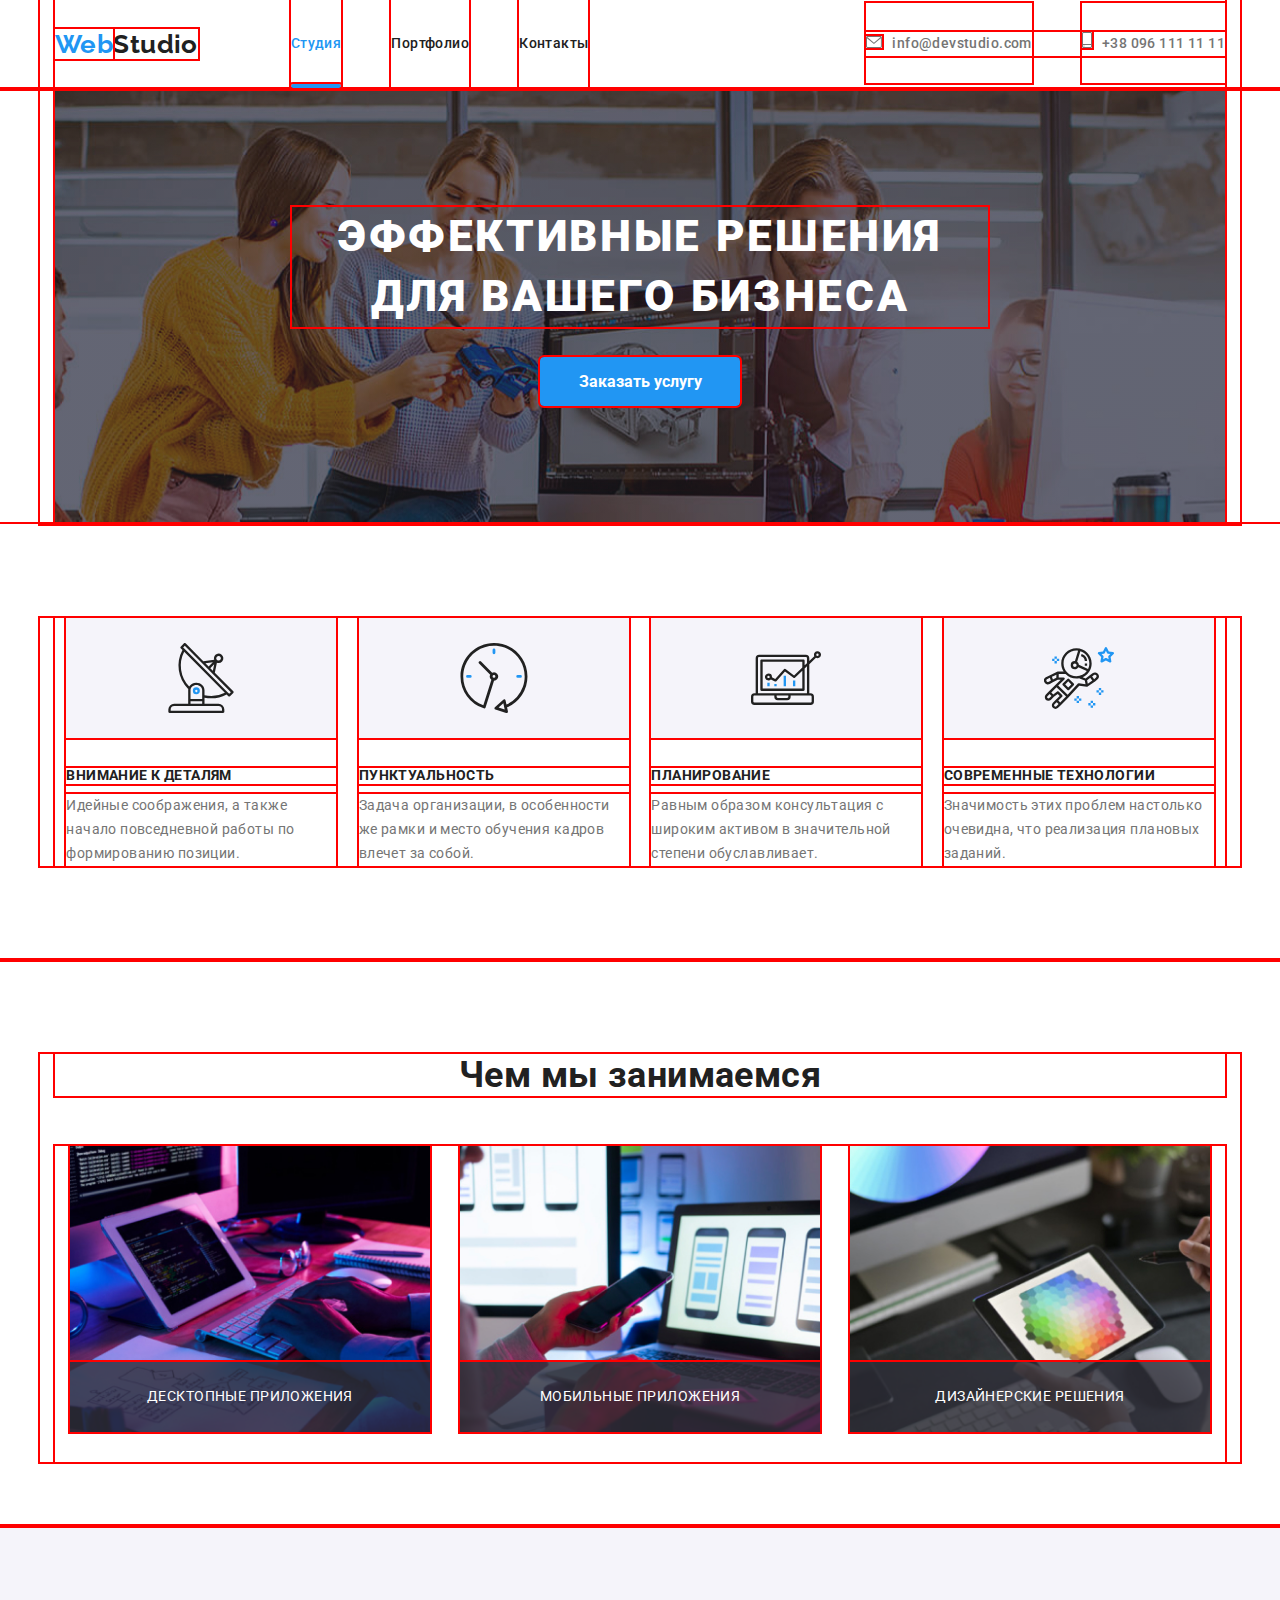
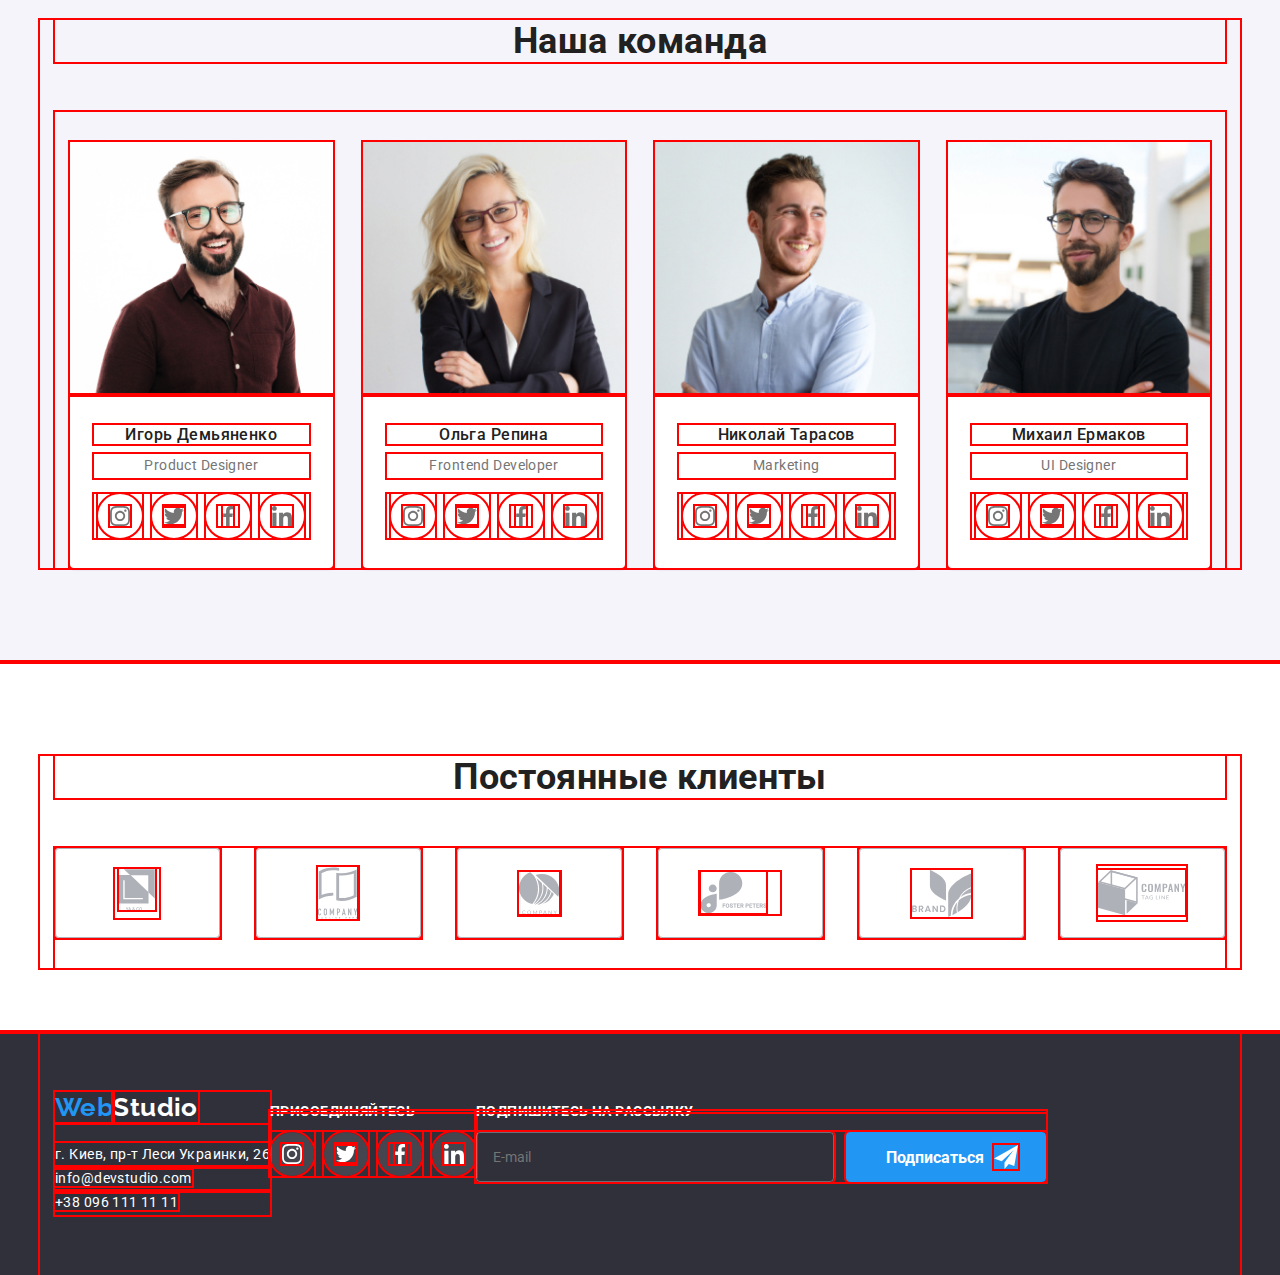
==== commit c4be6507: "додає зміни до розділу герой" ====
--- a/index.html
+++ b/index.html
@@ -90,13 +90,14 @@
 <main>
      
     <!--Герой-->
-
+<div class="container">
     <section class="hero">
-        <!-- <div class="container"> -->
+       
         <h1 class="hero__title">Эффективные решения для вашего бизнеса</h1>
         <button data-modal-open class="hero__button" type="button">Заказать услугу</button>
-    <!-- </div> -->
+
     </section>
+        </div>
 
     <!--Наши преимущества-->   
 
--- a/css/main.min.css
+++ b/css/main.min.css
@@ -1,2 +1,2 @@
-:root{--main-text-colour: #757575;--background-colour: #ffffff;--accent-colour: #2196f3;--title-colour: #212121;--ligth-text-colour: #ffffff;--dark-bg-colour: #2f303a;--light-bg-colour: #f5f4fa;--font: Roboto, sans-serif}body{font-family:var(--font);font-size:14px;line-height:1.71;letter-spacing:0.03em;color:var(--main-text-colour);background-color:var(--background-colour);margin:0}*,*::before,*::after{box-sizing:inherit;outline:2px solid red}a{text-decoration:none}button{border:none}.visually-hidden{position:absolute !important;clip:rect(1px 1px 1px 1px);clip:rect(1px, 1px, 1px, 1px);padding:0 !important;border:0 !important;height:1px !important;width:1px !important;overflow:hidden}h1,h2,h3,h4,p{margin-top:0px;margin-bottom:0px}.link{text-decoration:none;color:inherit}.list{list-style:none;padding:0px;margin:0px}@media screen and (max-width: 1119.98px){.section{padding-bottom:60px;padding-top:60px}}@media screen and (min-width: 1200px){.section{padding-bottom:94px;padding-top:94px}}img{display:block;width:100%;height:auto}.container{width:100%;padding:0 15px;margin:0 auto;box-sizing:border-box}@media screen and (min-width: 480px){.container{max-width:480px}}@media screen and (min-width: 768px){.container{max-width:768px}}@media screen and (min-width: 1200px){.container{max-width:1200px}}.section__title{margin-bottom:50px;font-weight:700;font-size:36px;line-height:1.17;text-align:center;color:var(--title-colour)}.page-header{border-bottom:1px solid #ececec;justify-content:space-between;padding:0}.novigation{display:flex;width:100%;justify-content:space-between;align-items:center}.main-menu{display:flex;width:100%;justify-content:space-between;align-items:center}.main-novigation{display:flex;align-items:center;margin-right:auto}.logo{color:var(--title-colour);font-family:Raleway;font-weight:700;font-size:26px;line-height:1.19}.logo:hover,.logo:focus{text-decoration:underline}.logo-textcolor{color:var(--accent-colour)}.studio-textcolor{color:var(--ligth-text-colour)}.link-logo{align-items:center;margin-right:93px}.site-nav{display:flex}@media screen and (max-width: 767.98px){.site-nav{display:none}}.site-nav__item{color:var(--title-colour);font-weight:500}.site-nav__link{position:relative;display:block;padding-top:32px;padding-bottom:32px;transition:color 250ms cubic-bezier(0.4, 0, 0.2, 1)}.site-nav__link:hover,.site-nav__link:focus{color:var(--accent-colour)}.site-nav__link--current::after{position:absolute;content:'';display:block;margin-top:28px;width:100%;height:4px;background:#2196f3;border-radius:2px}.site-nav__link--current{color:var(--accent-colour)}.site-nav__item+.site-nav__item{margin-left:50px}@media screen and (max-width: 1119.98px){.auth-nav{display:flex;flex-direction:column;align-items:flex-start}}@media screen and (max-width: 767.98px){.auth-nav{display:none}}@media screen and (min-width: 1200px){.auth-nav{display:flex;margin-left:auto;align-items:center}}@media screen and (max-width: 1119.98px){.auth-nav__item+.auth-nav__item{margin-top:10px}}@media screen and (min-width: 1200px){.auth-nav__item+.auth-nav__item{margin-left:50px}}.auth-nav__link{padding-top:32px;padding-bottom:32px;font-weight:500;transition:color 250ms cubic-bezier(0.4, 0, 0.2, 1)}.auth-nav__link:hover,.auth-nav__link:focus{color:var(--accent-colour)}.auth-nav__link:hover:hover .auth-nav__icon,.auth-nav__link:hover:focus .auth-nav__icon,.auth-nav__link:focus:hover .auth-nav__icon,.auth-nav__link:focus:focus .auth-nav__icon{fill:currentColor}.auth-nav__icon{margin-right:10px;fill:currentColor}.button{display:block;font-family:inherit;text-align:center;text-align:center;border-color:1px solid transparent;cursor:pointer;transition:color 250ms cubic-bezier(0.4, 0, 0.2, 1),background-color 250ms cubic-bezier(0.4, 0, 0.2, 1)}@media screen and (max-width: 767.98px){.button{margin-bottom:15px}}@media screen and (max-width: 767.98px){.button__list{justify-content:start;margin-top:60px}}.hero{background-color:var(--dark-bg-colour);background-image:linear-gradient(rgba(47,48,58,0.4), rgba(47,48,58,0.4)),url("../images/hero.jpg"),url("./../images/mobile/hero_mobile1x.jpg");background-repeat:no-repeat;background-position:top;max-width:1600px;width:100%;padding-top:118px;padding-bottom:118px;overflow:hidden}@media (min-device-pixel-ratio: 2), (min-resolution: 192dpi), (min-resolution: 2dppx){.hero{background-image:url("./../images/mobile/hero_mobile2x.jpg")}}@media screen and (min-width: 480px){.hero{background-image:url("./../images/tablet/hero_tablet1x.jpg")}}@media screen and (min-width: 480px) and (min-device-pixel-ratio: 2), screen and (min-width: 480px) and (min-resolution: 192dpi), screen and (min-width: 480px) and (min-resolution: 2dppx){.hero{background-image:url("./../images/tablet/hero_tablet2x.jpg")}}@media screen and (min-width: 768px){.hero{background-image:url("./../images/desktop/hero_desktop1x.jpg")}}@media screen and (min-width: 768px) and (min-device-pixel-ratio: 2), screen and (min-width: 768px) and (min-resolution: 192dpi), screen and (min-width: 768px) and (min-resolution: 2dppx){.hero{background-image:url("./../images/desktop/hero_desktop2x.jpg")}}.hero__title{font-weight:900;font-size:44px;line-height:1.36;text-align:center;letter-spacing:0.06em;text-transform:uppercase;color:var(--ligth-text-colour);margin:0 auto 30px;max-width:696px;width:100%}.hero__button{display:block;border-radius:4px;padding:10px 32px;min-width:200px;margin:0 auto;font-family:inherit;font-weight:700;font-size:16px;line-height:1.86;color:var(--ligth-text-colour);background-color:var(--accent-colour);cursor:pointer;align-items:center;text-align:center;transition:background-color 250ms cubic-bezier(0.4, 0, 0.2, 1)}.hero__button:hover,.hero__button:focus{background-color:#188ce8}.section-benefit__title{margin:0px;padding:0px}.benefit-list__title{margin-bottom:10px;margin-top:30px;font-weight:700;font-size:14px;line-height:1.14;text-transform:uppercase;color:var(--title-colour)}@media screen and (min-width: 480px){.benefit-list__title{text-align:center}}@media screen and (min-width: 768px){.benefit-list__title{text-align:left}}@media screen and (min-width: 768px){.benefit-list{display:flex;flex-wrap:wrap;justify-content:space-around;padding:0px;margin:0px}}@media screen and (min-width: 1200px){.benefit-list{display:flex;padding:0px;margin:0px}}@media screen and (min-width: 768px){.benefit-list__item{flex-basis:calc((100% - 30px * 2) / 2)}}@media screen and (min-width: 1200px){.benefit-list__item{flex-basis:calc((100% - 30px * 4) / 4)}}.benefit-list__item::before{display:flex;background-size:contain;content:'';background-repeat:no-repeat;background-size:70px 70px;background-position:center;background-color:#f5f4fa}@media screen and (max-width: 767.98px){.benefit-list__item::before{width:100%;height:120px;max-width:450px}}@media screen and (min-width: 768px){.benefit-list__item::before{height:120px;width:354px}}@media screen and (min-width: 1200px){.benefit-list__item::before{height:120px;width:270px}}.benefit-list__item:nth-child(1)::before{background-image:url("../images/antenna.svg")}.benefit-list__item:nth-child(2)::before{background-image:url("../images/clock.svg")}.benefit-list__item:nth-child(3)::before{background-image:url("../images/diagram.svg")}.benefit-list__item:nth-child(4)::before{background-image:url("../images/astronaut.svg")}@media screen and (max-width: 1119px){.section-activities{display:none}}.activities-list{display:flex;padding:0;margin:0;margin-bottom:-30px;justify-content:space-around}.activities-list__item{position:relative;flex-basis:calc((100% - 30px * 3) / 3);margin-bottom:30px}.activities-list__text{position:absolute;bottom:0;left:0;padding-top:27px;padding-bottom:27px;width:100%;white-space:nowrap;font-weight:400;font-size:14px;line-height:1.14;text-align:center;text-transform:uppercase;color:var(--ligth-text-colour);background-color:rgba(47,48,58,0.8)}.team-section{background-color:var(--light-bg-colour)}.team-list__title{margin-bottom:10px;font-weight:500;font-size:16px;line-height:1.19;color:var(--title-colour);text-align:center}@media screen and (min-width: 768px){.team-list{display:flex;flex-wrap:wrap;justify-content:space-around;padding:0;margin:0}}@media screen and (min-width: 1200px){.team-list{flex-wrap:nowrap}}@media screen and (min-width: 480px){.team-list__item{margin-top:30px;text-align:center;box-shadow:0px 1px 3px rgba(0,0,0,0.12),0px 1px 1px rgba(0,0,0,0.14),0px 2px 1px rgba(0,0,0,0.2);border-radius:0px 0px 4px 4px}}@media screen and (min-width: 768px){.team-list__item{flex-basis:calc((100% / 2) - 30px)}}@media screen and (min-width: 1200px){.team-list__item{flex-basis:calc((100% / 4) - 30px)}}.team-list__text{text-align:center;margin-bottom:16px}.team-list__content{padding-bottom:30px;padding-top:30px;padding-left:24px;padding-right:24px;background-color:var(--background-colour)}.social-icons{display:flex;justify-content:center}.social-icons__icon{width:20px;height:20px;fill:var(--main-text-colour)}.social-icons__item+.social-icons__item{margin-left:10px}.social-icons__link{display:flex;justify-content:center;align-items:center;width:44px;height:44px;border-radius:50%;transition:background-color 250ms cubic-bezier(0.4, 0, 0.2, 1)}.social-icons__link:hover,.social-icons__link:focus{background-color:var(--accent-colour)}.social-icons__link:hover .social-icons__icon,.social-icons__link:focus .social-icons__icon{fill:var(--ligth-text-colour)}.social-icons--footer{display:inline-flex}.social-icons__icon--footer{width:20px;height:20px;fill:var(--ligth-text-colour)}.social-icons__link{display:flex;justify-content:center;align-items:center;width:44px;height:44px;border-radius:50%;background:rgba(255,255,255,0.1)}.clients-section{padding-top:94px;padding-bottom:94px}.clients-list{display:flex;margin-bottom:-30px;justify-content:space-between;flex-wrap:wrap}.clients-list__link{display:flex;flex-wrap:wrap;justify-content:center;align-items:center;height:90px;width:100%;border:1px solid #afb1b8;border-radius:4px;transition:border 250ms cubic-bezier(0.4, 0, 0.2, 1)}@media screen and (max-width: 767.98px){.clients-list__link{max-width:210px}}@media screen and (min-width: 768px){.clients-list__link{max-width:226px}}@media screen and (min-width: 1200px){.clients-list__link{flex-wrap:nowrap;max-width:170px}}.clients-list__link:hover,.clients-list__link:focus{border:1px solid var(--accent-colour)}.clients-list__link:hover .clients-list__icon,.clients-list__link:focus .clients-list__icon{fill:var(--accent-colour)}.clients-list__item{margin-bottom:30px}@media screen and (max-width: 767.98px){.clients-list__item{flex-basis:calc((100% - 30px * 2) / 2)}}@media screen and (min-width: 768px){.clients-list__item{flex-basis:calc((100% - 30px * 3) / 3)}}@media screen and (min-width: 1200px){.clients-list__item{flex-basis:calc((100% - 30px * 6) / 6)}}.clients-list__icon{fill:#afb1b8;transition:fill 250ms cubic-bezier(0.4, 0, 0.2, 1)}.footer-section{background-color:var(--dark-bg-colour)}.footer-block{padding-top:60px;padding-bottom:60px}@media screen and (min-width: 768px) and (max-width: 1119px){.footer-block{display:flex;flex-wrap:wrap;justify-content:space-between;align-items:baseline;padding-left:76px;padding-right:89px}}@media screen and (min-width: 1200px){.footer-block{display:flex;align-items:baseline;padding-left:15px;padding-right:15px;flex-basis:calc((50%-45px) / 2)}}.footer-block__logo{display:block;margin-bottom:20px}@media screen and (max-width: 767px){.footer-block__logo{text-align:center}}@media screen and (min-width: 768px){.footer-block__logo{text-align:center}}@media screen and (min-width: 1200px){.footer-block__logo{text-align:left}}@media screen and (min-width: 1200px){.footer-block:last-child{flex-basis:calc(50%-15px)}}.footer-links__title{display:block;margin-bottom:20px;font-weight:700;font-size:14px;line-height:1.17px;color:var(--ligth-text-colour)}@media screen and (max-width: 767px){.footer-links__title{text-align:center}}@media screen and (min-width: 768px){.footer-links__title{text-align:center}}@media screen and (min-width: 1200px){.footer-links__title{text-align:left}}.footer-links{display:block}@media screen and (max-width: 767px){.footer-links{text-align:center;margin-bottom:60px}}@media screen and (min-width: 768px){.footer-links{flex-basis:calc(100%-76px / 2)}}@media screen and (min-width: 1200px){.footer-links{flex-basis:calc((50%-45px) / 2);text-align:left}}.adress-block{display:block}@media screen and (max-width: 767px){.adress-block{margin-left:auto;margin-right:auto;margin-bottom:60px;align-content:center;text-align:center}}@media screen and (min-width: 768px){.adress-block{margin:0}}@media screen and (min-width: 1200px){.adress-block{flex-basis:calc((50%-45px) / 2);text-align:left;margin:0}}.adress-list__item{font-weight:400;font-style:normal;font-size:14px;line-height:1.71;color:var(--ligth-text-colour)}.adress-list__link{color:var(--ligth-text-colour);font-style:normal;transition:color 250ms cubic-bezier(0.4, 0, 0.2, 1)}.adress-list__link:hover,.adress-list__link:focus{color:var(--accent-colour)}@media screen and (max-width: 1119px){.subscribe{text-align:center;margin-top:60px;margin-bottom:0;margin-left:auto;margin-right:auto}}@media screen and (min-width: 1200px){.subscribe{text-align:left;margin:0}}.subscribe__title{display:block;margin-bottom:20px;font-weight:700;font-size:14px;line-height:1.17px;color:var(--ligth-text-colour)}@media screen and (min-width: 1200px){.subscribe__title{text-align:left}}.subscribe__items{display:flex}@media screen and (max-width: 767.98px){.subscribe__items{flex-direction:column}}@media screen and (min-width: 768px){.subscribe__items{display:block}}@media screen and (min-width: 1200px){.subscribe__items{display:flex;flex-wrap:nowrap}}.subscribe__input{display:block;height:50px;margin-right:12px;padding:16px;background-color:transparent;border:1px solid rgba(255,255,255,0.3);border-radius:4px;width:100%}@media screen and (min-width: 768px){.subscribe__input{width:450px}}@media screen and (min-width: 1200px){.subscribe__input{width:358px}}.submit__button{position:relative;display:block;border-radius:4px;padding-top:10px;padding-bottom:10px;padding-right:29px;min-width:200px;font-family:inherit;font-weight:700;font-size:16px;line-height:1.86;color:var(--ligth-text-colour);background-color:var(--accent-colour);cursor:pointer;align-items:center;text-align:center;transition:background-color 250ms cubic-bezier(0.4, 0, 0.2, 1)}.submit__button:hover,.submit__button:focus{background-color:#188ce8}@media screen and (max-width: 1119px){.submit__button{margin-top:20px;margin-left:auto;margin-right:auto}}@media screen and (min-width: 1200px){.submit__button{margin:0}}.submit__button::after{content:'';position:absolute;top:50%;transform:translateY(-50%);display:inline-block;margin-left:10px;margin-right:13px;width:24px;height:24px;background-color:transparent;background-image:url("../images/icon/iconsend.svg")}.backdrop{position:fixed;top:0;left:0;width:100%;height:100%;opacity:1;transition:opacity 250ms cubic-bezier(0.4, 0, 0.2, 1);background-color:rgba(0,0,0,0.2)}.modal{position:absolute;top:50%;left:50%;transform:translate(-50%, -50%) scale(1);min-width:528px;min-height:581px;padding:37px 40px;background-color:var(--background-colour);box-shadow:0px 1px 3px rgba(0,0,0,0.12),0px 1px 1px rgba(0,0,0,0.14),0px 2px 1px rgba(0,0,0,0.2);border-radius:4px;transition:transform 250ms cubic-bezier(0.4, 0, 0.2, 1)}.is-hidden .modal{transform:translate(100%, 100%) scale(0.2)}.backdrop.is-hidden{opacity:0;visibility:hidden;pointer-events:none}.modal__button-close{position:absolute;top:8px;right:8px;width:30px;height:30px;background-color:transparent;border:1px solid rgba(0,0,0,0.1);border-radius:50%;cursor:pointer}.modal__button-close:hover .modal__icon-close,.modal__button-close:focus .moda__icon-close{fill:var(--accent-colour);transition:transform 250ms cubic-bezier(0.4, 0, 0.2, 1)}.modal__link{color:var(--accent-colour);text-decoration:underline}.modal__send-button{display:block;border-radius:4px;padding:10px 32px;min-width:200px;margin:0 auto;font-family:inherit;font-weight:700;font-size:16px;line-height:1.86;color:var(--ligth-text-colour);background-color:var(--accent-colour);cursor:pointer;align-items:center;text-align:center;transition:background-color 250ms cubic-bezier(0.4, 0, 0.2, 1)}.modal__send-button:hover,.modal__send-button:focus{background-color:#188ce8}.mobile-menu-btn{position:relative;top:0;right:10px;z-index:105;width:40px;height:40px;background-color:transparent;border:none;cursor:pointer}@media screen and (min-width: 768px){.mobile-menu-btn{display:none}}.mobile-menu-icon{width:40px;height:40px}.mobile-menu-icon:focus,.mobile-menu-icon:hover{fill:var(--accent-colour)}.icon-close{display:none}.is-open .icon-close{display:block}.is-open .icon-menu{display:none}.mobile-menu{position:fixed;top:0;right:-100%;z-index:100;display:flex;flex-direction:column;width:100%;max-width:480px;height:100vh;padding:40px 48px 83px;background:#ffffff;transition:right 0.5s;overflow-y:scroll}.mobile-menu.is-open{right:0;top:0}.mobile-menu .menu{flex-direction:column;font-size:40px;line-height:1.17;font-weight:500;letter-spacing:0.02em;margin-bottom:200px}.mobile-menu .menu__item{margin-bottom:32px}.menu__link--current{color:var(--accent-colour)}.auth-nav--mobile{flex-direction:column;font-weight:500;font-size:24px;line-height:1.17;letter-spacing:0.02em}.auth-nav--mobile__item{margin-bottom:32px}.auth-nav--mobile__item:focus,.auth-nav--mobile__item:hover{color:var(--accent-colour)}.social-icons--mobile{display:flex;justify-content:space-around;margin-top:64px;color:var(--accent-colour)}.form__title{margin-bottom:12px;font-weight:700;font-size:20px;line-height:1.17;text-align:center;color:var(--title-colour)}.form__field{position:relative;display:block}.form__label{display:block}.form__input{width:448px;height:40px;padding-left:42px;margin-top:10px;margin-bottom:10px;border:1px solid rgba(33,33,33,0.2);border-radius:4px;cursor:pointer}.form__input:focus{outline:transparent;border:1px solid var(--accent-colour);border-radius:4px;transition:transform 250ms cubic-bezier(0.4, 0, 0.2, 1)}.form__textarea{width:448px;padding:12px 16px;margin-top:10px;margin-bottom:20px;border:1px solid rgba(33,33,33,0.2);border-radius:4px;resize:none}.form__textarea-label{display:block}.form__textarea:focus{outline:transparent;border:1px solid var(--accent-colour);border-radius:4px;transition:transform 250ms cubic-bezier(0.4, 0, 0.2, 1)}.form__icon{position:absolute;top:45px;left:15px;fill:var(--title-colour);transition:transform 250ms cubic-bezier(0.4, 0, 0.2, 1)}.form__input:focus+.icon-form{fill:var(--accent-colour);transition:transform 250ms cubic-bezier(0.4, 0, 0.2, 1)}.checkbox-label{display:block;margin-bottom:30px}.checkbox-label__checkbox{position:absolute;-webkit-appearance:none;-moz-appearance:none;appearance:none}.checkbox-label__icon{display:inline-block;width:16px;height:15px;margin-right:7px;border:1px solid var(--title-colour)}.checkbox-label__checkbox:checked+.checkbox-label__icon{background-color:var(--accent-colour);background-image:url("../images/iconcheck.svg");background-size:contain;background-origin:border-box;border:transparent}.button{display:block;padding-left:22px;padding-right:22px;padding-top:6px;padding-bottom:6px;min-width:73px;border-radius:4px;font-family:inherit;font-weight:500;font-size:16px;line-height:1.62;text-align:center;color:var(--title-colour);border-color:1px solid transparent;background-color:var(--light-bg-colour);cursor:pointer;transition:color 250ms cubic-bezier(0.4, 0, 0.2, 1),background-color 250ms cubic-bezier(0.4, 0, 0.2, 1)}.button:hover,.button:focus{color:var(--ligth-text-colour);background-color:var(--accent-colour)}.button__list{display:flex}@media screen and (max-width: 767.98px){.button__list{flex-wrap:wrap}}@media screen and (min-width: 768px){.button__list{flex-wrap:nowrap;justify-content:center;margin-top:100px}}@media screen and (max-width: 767.98px){.button__list .item:not(:last-child){margin-right:8px}}@media screen and (min-width: 768px){.button__list .item+.item{margin-right:8px}}.works__title{font-weight:700;font-size:18px;line-height:2;letter-spacing:0.06em;color:var(--title-colour);text-align:left}@media screen and (min-width: 768px){.works__list{display:flex;flex-wrap:wrap;justify-content:space-around;margin-bottom:-30px}}@media screen and (max-width: 767.98px){.works__item{margin-bottom:30px}}@media screen and (min-width: 768px){.works__item{flex-basis:calc(100% / 2 - 30px);margin-bottom:30px}}@media screen and (min-width: 1200px){.works__item{flex-basis:calc(100% / 3 - 30px)}}.works__title{margin-bottom:4px}@media screen and (min-width: 1200px){.works__title{white-space:nowrap}}.card__item{padding-left:24px;padding-right:24px;padding-top:20px;padding-bottom:20px;border:1px solid #eeeeee;background-color:var(--background-colour)}.works__link{display:block;transition:box-shadow 250ms cubic-bezier(0.4, 0, 0.2, 1)}.works__link:hover,.works__link:focus{box-shadow:0px 1px 1px rgba(0,0,0,0.12),0px 4px 4px rgba(0,0,0,0.06),1px 4px 6px rgba(0,0,0,0.16)}.works__overlay{position:relative;overflow:hidden}.works__discribe{position:absolute;display:block;top:0;left:0;font-weight:400;font-size:18px;line-height:1.56;color:var(--ligth-text-colour);text-align:left;padding:63px 24px;opacity:0}.works__item:hover .works__discribe,.works__item:focus .works__discribe{opacity:1}.works__overlay::before{position:absolute;content:'';display:inline-block;width:100%;height:100%;top:0;left:0;background-color:rgba(33,150,243,0.9);transform:translatey(100%);transition:transform 250ms cubic-bezier(0.4, 0, 0.2, 1)}.works__overlay:hover::before,.works__overlay:focus::before{opacity:1}.works__item:hover .works__overlay::before,.works__item:focus .works__overlay::before{transform:translatey(0)}
+:root{--main-text-colour: #757575;--background-colour: #ffffff;--accent-colour: #2196f3;--title-colour: #212121;--ligth-text-colour: #ffffff;--dark-bg-colour: #2f303a;--light-bg-colour: #f5f4fa;--font: Roboto, sans-serif}body{font-family:var(--font);font-size:14px;line-height:1.71;letter-spacing:0.03em;color:var(--main-text-colour);background-color:var(--background-colour);margin:0}*,*::before,*::after{box-sizing:inherit;outline:2px solid red}a{text-decoration:none}button{border:none}.visually-hidden{position:absolute !important;clip:rect(1px 1px 1px 1px);clip:rect(1px, 1px, 1px, 1px);padding:0 !important;border:0 !important;height:1px !important;width:1px !important;overflow:hidden}h1,h2,h3,h4,p{margin-top:0px;margin-bottom:0px}.link{text-decoration:none;color:inherit}.list{list-style:none;padding:0px;margin:0px}@media screen and (max-width: 1119.98px){.section{padding-bottom:60px;padding-top:60px}}@media screen and (min-width: 1200px){.section{padding-bottom:94px;padding-top:94px}}img{display:block;width:100%;height:auto}.container{width:100%;padding:0 15px;margin:0 auto;box-sizing:border-box}@media screen and (min-width: 480px){.container{max-width:480px}}@media screen and (min-width: 768px){.container{max-width:768px}}@media screen and (min-width: 1200px){.container{max-width:1200px}}.section__title{margin-bottom:50px;font-weight:700;font-size:36px;line-height:1.17;text-align:center;color:var(--title-colour)}.page-header{border-bottom:1px solid #ececec;justify-content:space-between;padding:0}.novigation{display:flex;width:100%;justify-content:space-between;align-items:center}.main-menu{display:flex;width:100%;justify-content:space-between;align-items:center}.main-novigation{display:flex;align-items:center;margin-right:auto}.logo{color:var(--title-colour);font-family:Raleway;font-weight:700;font-size:26px;line-height:1.19}.logo:hover,.logo:focus{text-decoration:underline}.logo-textcolor{color:var(--accent-colour)}.studio-textcolor{color:var(--ligth-text-colour)}.link-logo{align-items:center;margin-right:93px}.site-nav{display:flex}@media screen and (max-width: 767.98px){.site-nav{display:none}}.site-nav__item{color:var(--title-colour);font-weight:500}.site-nav__link{position:relative;display:block;padding-top:32px;padding-bottom:32px;transition:color 250ms cubic-bezier(0.4, 0, 0.2, 1)}.site-nav__link:hover,.site-nav__link:focus{color:var(--accent-colour)}.site-nav__link--current::after{position:absolute;content:'';display:block;margin-top:28px;width:100%;height:4px;background:#2196f3;border-radius:2px}.site-nav__link--current{color:var(--accent-colour)}.site-nav__item+.site-nav__item{margin-left:50px}@media screen and (max-width: 1119.98px){.auth-nav{display:flex;flex-direction:column;align-items:flex-start}}@media screen and (max-width: 767.98px){.auth-nav{display:none}}@media screen and (min-width: 1200px){.auth-nav{display:flex;margin-left:auto;align-items:center}}@media screen and (max-width: 1119.98px){.auth-nav__item+.auth-nav__item{margin-top:10px}}@media screen and (min-width: 1200px){.auth-nav__item+.auth-nav__item{margin-left:50px}}.auth-nav__link{padding-top:32px;padding-bottom:32px;font-weight:500;transition:color 250ms cubic-bezier(0.4, 0, 0.2, 1)}.auth-nav__link:hover,.auth-nav__link:focus{color:var(--accent-colour)}.auth-nav__link:hover:hover .auth-nav__icon,.auth-nav__link:hover:focus .auth-nav__icon,.auth-nav__link:focus:hover .auth-nav__icon,.auth-nav__link:focus:focus .auth-nav__icon{fill:currentColor}.auth-nav__icon{margin-right:10px;fill:currentColor}.button{display:block;font-family:inherit;text-align:center;text-align:center;border-color:1px solid transparent;cursor:pointer;transition:color 250ms cubic-bezier(0.4, 0, 0.2, 1),background-color 250ms cubic-bezier(0.4, 0, 0.2, 1)}@media screen and (max-width: 767.98px){.button{margin-bottom:15px}}@media screen and (max-width: 767.98px){.button__list{justify-content:start;margin-top:60px}}.hero{background-color:var(--dark-bg-colour);background-image:linear-gradient(rgba(47,48,58,0.4), rgba(47,48,58,0.4)),url("../images/hero.jpg"),linear-gradient(rgba(47,48,58,0.4), rgba(47,48,58,0.4)),url("./../images/mobile/hero_mobile1x.jpg");background-repeat:no-repeat;background-position:top;max-width:1600px;width:100%;height:100%;padding-top:118px;padding-bottom:118px;overflow:hidden}@media (min-device-pixel-ratio: 2), (min-resolution: 192dpi), (min-resolution: 2dppx){.hero{background-image:linear-gradient(rgba(47,48,58,0.4), rgba(47,48,58,0.4)),url("./../images/mobile/hero_mobile2x.jpg")}}@media screen and (min-width: 480px){.hero{background-image:linear-gradient(rgba(47,48,58,0.4), rgba(47,48,58,0.4)),url("./../images/tablet/hero_tablet1x.jpg")}}@media screen and (min-width: 480px) and (min-device-pixel-ratio: 2), screen and (min-width: 480px) and (min-resolution: 192dpi), screen and (min-width: 480px) and (min-resolution: 2dppx){.hero{background-image:linear-gradient(rgba(47,48,58,0.4), rgba(47,48,58,0.4)),url("./../images/tablet/hero_tablet2x.jpg")}}@media screen and (min-width: 768px){.hero{background-image:linear-gradient(rgba(47,48,58,0.4), rgba(47,48,58,0.4)),url("./../images/desktop/hero_desktop1x.jpg")}}@media screen and (min-width: 768px) and (min-device-pixel-ratio: 2), screen and (min-width: 768px) and (min-resolution: 192dpi), screen and (min-width: 768px) and (min-resolution: 2dppx){.hero{background-image:linear-gradient(rgba(47,48,58,0.4), rgba(47,48,58,0.4)),url("./../images/desktop/hero_desktop2x.jpg")}}.hero__title{font-weight:900;font-size:44px;line-height:1.36;text-align:center;letter-spacing:0.06em;text-transform:uppercase;color:var(--ligth-text-colour);margin:0 auto 30px;max-width:696px;width:100%}.hero__button{display:block;border-radius:4px;padding:10px 32px;min-width:200px;margin:0 auto;font-family:inherit;font-weight:700;font-size:16px;line-height:1.86;color:var(--ligth-text-colour);background-color:var(--accent-colour);cursor:pointer;align-items:center;text-align:center;transition:background-color 250ms cubic-bezier(0.4, 0, 0.2, 1)}.hero__button:hover,.hero__button:focus{background-color:#188ce8}.section-benefit__title{margin:0px;padding:0px}.benefit-list__title{margin-bottom:10px;margin-top:30px;font-weight:700;font-size:14px;line-height:1.14;text-transform:uppercase;color:var(--title-colour)}@media screen and (min-width: 480px){.benefit-list__title{text-align:center}}@media screen and (min-width: 768px){.benefit-list__title{text-align:left}}@media screen and (min-width: 768px){.benefit-list{display:flex;flex-wrap:wrap;justify-content:space-around;padding:0px;margin:0px}}@media screen and (min-width: 1200px){.benefit-list{display:flex;padding:0px;margin:0px}}@media screen and (min-width: 768px){.benefit-list__item{flex-basis:calc((100% - 30px * 2) / 2)}}@media screen and (min-width: 1200px){.benefit-list__item{flex-basis:calc((100% - 30px * 4) / 4)}}.benefit-list__item::before{display:flex;background-size:contain;content:'';background-repeat:no-repeat;background-size:70px 70px;background-position:center;background-color:#f5f4fa}@media screen and (max-width: 767.98px){.benefit-list__item::before{width:100%;height:120px;max-width:450px}}@media screen and (min-width: 768px){.benefit-list__item::before{height:120px;width:354px}}@media screen and (min-width: 1200px){.benefit-list__item::before{height:120px;width:270px}}.benefit-list__item:nth-child(1)::before{background-image:url("../images/antenna.svg")}.benefit-list__item:nth-child(2)::before{background-image:url("../images/clock.svg")}.benefit-list__item:nth-child(3)::before{background-image:url("../images/diagram.svg")}.benefit-list__item:nth-child(4)::before{background-image:url("../images/astronaut.svg")}@media screen and (max-width: 1119px){.section-activities{display:none}}.activities-list{display:flex;padding:0;margin:0;margin-bottom:-30px;justify-content:space-around}.activities-list__item{position:relative;flex-basis:calc((100% - 30px * 3) / 3);margin-bottom:30px}.activities-list__text{position:absolute;bottom:0;left:0;padding-top:27px;padding-bottom:27px;width:100%;white-space:nowrap;font-weight:400;font-size:14px;line-height:1.14;text-align:center;text-transform:uppercase;color:var(--ligth-text-colour);background-color:rgba(47,48,58,0.8)}.team-section{background-color:var(--light-bg-colour)}.team-list__title{margin-bottom:10px;font-weight:500;font-size:16px;line-height:1.19;color:var(--title-colour);text-align:center}@media screen and (min-width: 768px){.team-list{display:flex;flex-wrap:wrap;justify-content:space-around;padding:0;margin:0}}@media screen and (min-width: 1200px){.team-list{flex-wrap:nowrap}}@media screen and (min-width: 480px){.team-list__item{margin-top:30px;text-align:center;box-shadow:0px 1px 3px rgba(0,0,0,0.12),0px 1px 1px rgba(0,0,0,0.14),0px 2px 1px rgba(0,0,0,0.2);border-radius:0px 0px 4px 4px}}@media screen and (min-width: 768px){.team-list__item{flex-basis:calc((100% / 2) - 30px)}}@media screen and (min-width: 1200px){.team-list__item{flex-basis:calc((100% / 4) - 30px)}}.team-list__text{text-align:center;margin-bottom:16px}.team-list__content{padding-bottom:30px;padding-top:30px;padding-left:24px;padding-right:24px;background-color:var(--background-colour)}.social-icons{display:flex;justify-content:center}.social-icons__icon{width:20px;height:20px;fill:var(--main-text-colour)}.social-icons__item+.social-icons__item{margin-left:10px}.social-icons__link{display:flex;justify-content:center;align-items:center;width:44px;height:44px;border-radius:50%;transition:background-color 250ms cubic-bezier(0.4, 0, 0.2, 1)}.social-icons__link:hover,.social-icons__link:focus{background-color:var(--accent-colour)}.social-icons__link:hover .social-icons__icon,.social-icons__link:focus .social-icons__icon{fill:var(--ligth-text-colour)}.social-icons--footer{display:inline-flex}.social-icons__icon--footer{width:20px;height:20px;fill:var(--ligth-text-colour)}.social-icons__link{display:flex;justify-content:center;align-items:center;width:44px;height:44px;border-radius:50%;background:rgba(255,255,255,0.1)}.clients-section{padding-top:94px;padding-bottom:94px}.clients-list{display:flex;margin-bottom:-30px;justify-content:space-between;flex-wrap:wrap}.clients-list__link{display:flex;flex-wrap:wrap;justify-content:center;align-items:center;height:90px;width:100%;border:1px solid #afb1b8;border-radius:4px;transition:border 250ms cubic-bezier(0.4, 0, 0.2, 1)}@media screen and (max-width: 767.98px){.clients-list__link{max-width:210px}}@media screen and (min-width: 768px){.clients-list__link{max-width:226px}}@media screen and (min-width: 1200px){.clients-list__link{flex-wrap:nowrap;max-width:170px}}.clients-list__link:hover,.clients-list__link:focus{border:1px solid var(--accent-colour)}.clients-list__link:hover .clients-list__icon,.clients-list__link:focus .clients-list__icon{fill:var(--accent-colour)}.clients-list__item{margin-bottom:30px}@media screen and (max-width: 767.98px){.clients-list__item{flex-basis:calc((100% - 30px * 2) / 2)}}@media screen and (min-width: 768px){.clients-list__item{flex-basis:calc((100% - 30px * 3) / 3)}}@media screen and (min-width: 1200px){.clients-list__item{flex-basis:calc((100% - 30px * 6) / 6)}}.clients-list__icon{fill:#afb1b8;transition:fill 250ms cubic-bezier(0.4, 0, 0.2, 1)}.footer-section{background-color:var(--dark-bg-colour)}.footer-block{padding-top:60px;padding-bottom:60px}@media screen and (min-width: 768px) and (max-width: 1119px){.footer-block{display:flex;flex-wrap:wrap;justify-content:space-between;align-items:baseline;padding-left:76px;padding-right:89px}}@media screen and (min-width: 1200px){.footer-block{display:flex;align-items:baseline;padding-left:15px;padding-right:15px;flex-basis:calc((50%-45px) / 2)}}.footer-block__logo{display:block;margin-bottom:20px}@media screen and (max-width: 767px){.footer-block__logo{text-align:center}}@media screen and (min-width: 768px){.footer-block__logo{text-align:center}}@media screen and (min-width: 1200px){.footer-block__logo{text-align:left}}@media screen and (min-width: 1200px){.footer-block:last-child{flex-basis:calc(50%-15px)}}.footer-links__title{display:block;margin-bottom:20px;font-weight:700;font-size:14px;line-height:1.17px;color:var(--ligth-text-colour)}@media screen and (max-width: 767px){.footer-links__title{text-align:center}}@media screen and (min-width: 768px){.footer-links__title{text-align:center}}@media screen and (min-width: 1200px){.footer-links__title{text-align:left}}.footer-links{display:block}@media screen and (max-width: 767px){.footer-links{text-align:center;margin-bottom:60px}}@media screen and (min-width: 768px){.footer-links{flex-basis:calc(100%-76px / 2)}}@media screen and (min-width: 1200px){.footer-links{flex-basis:calc((50%-45px) / 2);text-align:left}}.adress-block{display:block}@media screen and (max-width: 767px){.adress-block{margin-left:auto;margin-right:auto;margin-bottom:60px;align-content:center;text-align:center}}@media screen and (min-width: 768px){.adress-block{margin:0}}@media screen and (min-width: 1200px){.adress-block{flex-basis:calc((50%-45px) / 2);text-align:left;margin:0}}.adress-list__item{font-weight:400;font-style:normal;font-size:14px;line-height:1.71;color:var(--ligth-text-colour)}.adress-list__link{color:var(--ligth-text-colour);font-style:normal;transition:color 250ms cubic-bezier(0.4, 0, 0.2, 1)}.adress-list__link:hover,.adress-list__link:focus{color:var(--accent-colour)}@media screen and (max-width: 1119px){.subscribe{text-align:center;margin-top:60px;margin-bottom:0;margin-left:auto;margin-right:auto}}@media screen and (min-width: 1200px){.subscribe{text-align:left;margin:0}}.subscribe__title{display:block;margin-bottom:20px;font-weight:700;font-size:14px;line-height:1.17px;color:var(--ligth-text-colour)}@media screen and (min-width: 1200px){.subscribe__title{text-align:left}}.subscribe__items{display:flex}@media screen and (max-width: 767.98px){.subscribe__items{flex-direction:column}}@media screen and (min-width: 768px){.subscribe__items{display:block}}@media screen and (min-width: 1200px){.subscribe__items{display:flex;flex-wrap:nowrap}}.subscribe__input{display:block;height:50px;margin-right:12px;padding:16px;background-color:transparent;border:1px solid rgba(255,255,255,0.3);border-radius:4px;width:100%}@media screen and (min-width: 768px){.subscribe__input{width:450px}}@media screen and (min-width: 1200px){.subscribe__input{width:358px}}.submit__button{position:relative;display:block;border-radius:4px;padding-top:10px;padding-bottom:10px;padding-right:29px;min-width:200px;font-family:inherit;font-weight:700;font-size:16px;line-height:1.86;color:var(--ligth-text-colour);background-color:var(--accent-colour);cursor:pointer;align-items:center;text-align:center;transition:background-color 250ms cubic-bezier(0.4, 0, 0.2, 1)}.submit__button:hover,.submit__button:focus{background-color:#188ce8}@media screen and (max-width: 1119px){.submit__button{margin-top:20px;margin-left:auto;margin-right:auto}}@media screen and (min-width: 1200px){.submit__button{margin:0}}.submit__button::after{content:'';position:absolute;top:50%;transform:translateY(-50%);display:inline-block;margin-left:10px;margin-right:13px;width:24px;height:24px;background-color:transparent;background-image:url("../images/icon/iconsend.svg")}.backdrop{position:fixed;top:0;left:0;width:100%;height:100%;opacity:1;transition:opacity 250ms cubic-bezier(0.4, 0, 0.2, 1);background-color:rgba(0,0,0,0.2)}.modal{position:absolute;top:50%;left:50%;transform:translate(-50%, -50%) scale(1);min-width:528px;min-height:581px;padding:37px 40px;background-color:var(--background-colour);box-shadow:0px 1px 3px rgba(0,0,0,0.12),0px 1px 1px rgba(0,0,0,0.14),0px 2px 1px rgba(0,0,0,0.2);border-radius:4px;transition:transform 250ms cubic-bezier(0.4, 0, 0.2, 1)}.is-hidden .modal{transform:translate(100%, 100%) scale(0.2)}.backdrop.is-hidden{opacity:0;visibility:hidden;pointer-events:none}.modal__button-close{position:absolute;top:8px;right:8px;width:30px;height:30px;background-color:transparent;border:1px solid rgba(0,0,0,0.1);border-radius:50%;cursor:pointer}.modal__button-close:hover .modal__icon-close,.modal__button-close:focus .moda__icon-close{fill:var(--accent-colour);transition:transform 250ms cubic-bezier(0.4, 0, 0.2, 1)}.modal__link{color:var(--accent-colour);text-decoration:underline}.modal__send-button{display:block;border-radius:4px;padding:10px 32px;min-width:200px;margin:0 auto;font-family:inherit;font-weight:700;font-size:16px;line-height:1.86;color:var(--ligth-text-colour);background-color:var(--accent-colour);cursor:pointer;align-items:center;text-align:center;transition:background-color 250ms cubic-bezier(0.4, 0, 0.2, 1)}.modal__send-button:hover,.modal__send-button:focus{background-color:#188ce8}.mobile-menu-btn{position:relative;top:0;right:10px;z-index:105;width:40px;height:40px;background-color:transparent;border:none;cursor:pointer}@media screen and (min-width: 768px){.mobile-menu-btn{display:none}}.mobile-menu-icon{width:40px;height:40px}.mobile-menu-icon:focus,.mobile-menu-icon:hover{fill:var(--accent-colour)}.icon-close{display:none}.is-open .icon-close{display:block}.is-open .icon-menu{display:none}.mobile-menu{position:fixed;top:0;right:-100%;z-index:100;display:flex;flex-direction:column;width:100%;max-width:480px;height:100vh;padding:40px 48px 83px;background:#ffffff;transition:right 0.5s;overflow-y:scroll}.mobile-menu.is-open{right:0;top:0}.mobile-menu .menu{flex-direction:column;font-size:40px;line-height:1.17;font-weight:500;letter-spacing:0.02em;margin-bottom:200px}.mobile-menu .menu__item{margin-bottom:32px}.menu__link--current{color:var(--accent-colour)}.auth-nav--mobile{flex-direction:column;font-weight:500;font-size:24px;line-height:1.17;letter-spacing:0.02em}.auth-nav--mobile__item{margin-bottom:32px}.auth-nav--mobile__item:focus,.auth-nav--mobile__item:hover{color:var(--accent-colour)}.social-icons--mobile{display:flex;justify-content:space-around;margin-top:64px;color:var(--accent-colour)}.form__title{margin-bottom:12px;font-weight:700;font-size:20px;line-height:1.17;text-align:center;color:var(--title-colour)}.form__field{position:relative;display:block}.form__label{display:block}.form__input{width:448px;height:40px;padding-left:42px;margin-top:10px;margin-bottom:10px;border:1px solid rgba(33,33,33,0.2);border-radius:4px;cursor:pointer}.form__input:focus{outline:transparent;border:1px solid var(--accent-colour);border-radius:4px;transition:transform 250ms cubic-bezier(0.4, 0, 0.2, 1)}.form__textarea{width:448px;padding:12px 16px;margin-top:10px;margin-bottom:20px;border:1px solid rgba(33,33,33,0.2);border-radius:4px;resize:none}.form__textarea-label{display:block}.form__textarea:focus{outline:transparent;border:1px solid var(--accent-colour);border-radius:4px;transition:transform 250ms cubic-bezier(0.4, 0, 0.2, 1)}.form__icon{position:absolute;top:45px;left:15px;fill:var(--title-colour);transition:transform 250ms cubic-bezier(0.4, 0, 0.2, 1)}.form__input:focus+.icon-form{fill:var(--accent-colour);transition:transform 250ms cubic-bezier(0.4, 0, 0.2, 1)}.checkbox-label{display:block;margin-bottom:30px}.checkbox-label__checkbox{position:absolute;-webkit-appearance:none;-moz-appearance:none;appearance:none}.checkbox-label__icon{display:inline-block;width:16px;height:15px;margin-right:7px;border:1px solid var(--title-colour)}.checkbox-label__checkbox:checked+.checkbox-label__icon{background-color:var(--accent-colour);background-image:url("../images/iconcheck.svg");background-size:contain;background-origin:border-box;border:transparent}.button{display:block;padding-left:22px;padding-right:22px;padding-top:6px;padding-bottom:6px;min-width:73px;border-radius:4px;font-family:inherit;font-weight:500;font-size:16px;line-height:1.62;text-align:center;color:var(--title-colour);border-color:1px solid transparent;background-color:var(--light-bg-colour);cursor:pointer;transition:color 250ms cubic-bezier(0.4, 0, 0.2, 1),background-color 250ms cubic-bezier(0.4, 0, 0.2, 1)}.button:hover,.button:focus{color:var(--ligth-text-colour);background-color:var(--accent-colour)}.button__list{display:flex}@media screen and (max-width: 767.98px){.button__list{flex-wrap:wrap}}@media screen and (min-width: 768px){.button__list{flex-wrap:nowrap;justify-content:center;margin-top:100px}}@media screen and (max-width: 767.98px){.button__list .item:not(:last-child){margin-right:8px}}@media screen and (min-width: 768px){.button__list .item+.item{margin-right:8px}}.works__title{font-weight:700;font-size:18px;line-height:2;letter-spacing:0.06em;color:var(--title-colour);text-align:left}@media screen and (min-width: 768px){.works__list{display:flex;flex-wrap:wrap;justify-content:space-around;margin-bottom:-30px}}@media screen and (max-width: 767.98px){.works__item{margin-bottom:30px}}@media screen and (min-width: 768px){.works__item{flex-basis:calc(100% / 2 - 30px);margin-bottom:30px}}@media screen and (min-width: 1200px){.works__item{flex-basis:calc(100% / 3 - 30px)}}.works__title{margin-bottom:4px}@media screen and (min-width: 1200px){.works__title{white-space:nowrap}}.card__item{padding-left:24px;padding-right:24px;padding-top:20px;padding-bottom:20px;border:1px solid #eeeeee;background-color:var(--background-colour)}.works__link{display:block;transition:box-shadow 250ms cubic-bezier(0.4, 0, 0.2, 1)}.works__link:hover,.works__link:focus{box-shadow:0px 1px 1px rgba(0,0,0,0.12),0px 4px 4px rgba(0,0,0,0.06),1px 4px 6px rgba(0,0,0,0.16)}.works__overlay{position:relative;overflow:hidden}.works__discribe{position:absolute;display:block;top:0;left:0;font-weight:400;font-size:18px;line-height:1.56;color:var(--ligth-text-colour);text-align:left;padding:63px 24px;opacity:0}.works__item:hover .works__discribe,.works__item:focus .works__discribe{opacity:1}.works__overlay::before{position:absolute;content:'';display:inline-block;width:100%;height:100%;top:0;left:0;background-color:rgba(33,150,243,0.9);transform:translatey(100%);transition:transform 250ms cubic-bezier(0.4, 0, 0.2, 1)}.works__overlay:hover::before,.works__overlay:focus::before{opacity:1}.works__item:hover .works__overlay::before,.works__item:focus .works__overlay::before{transform:translatey(0)}
 /*# sourceMappingURL=main.min.css.map */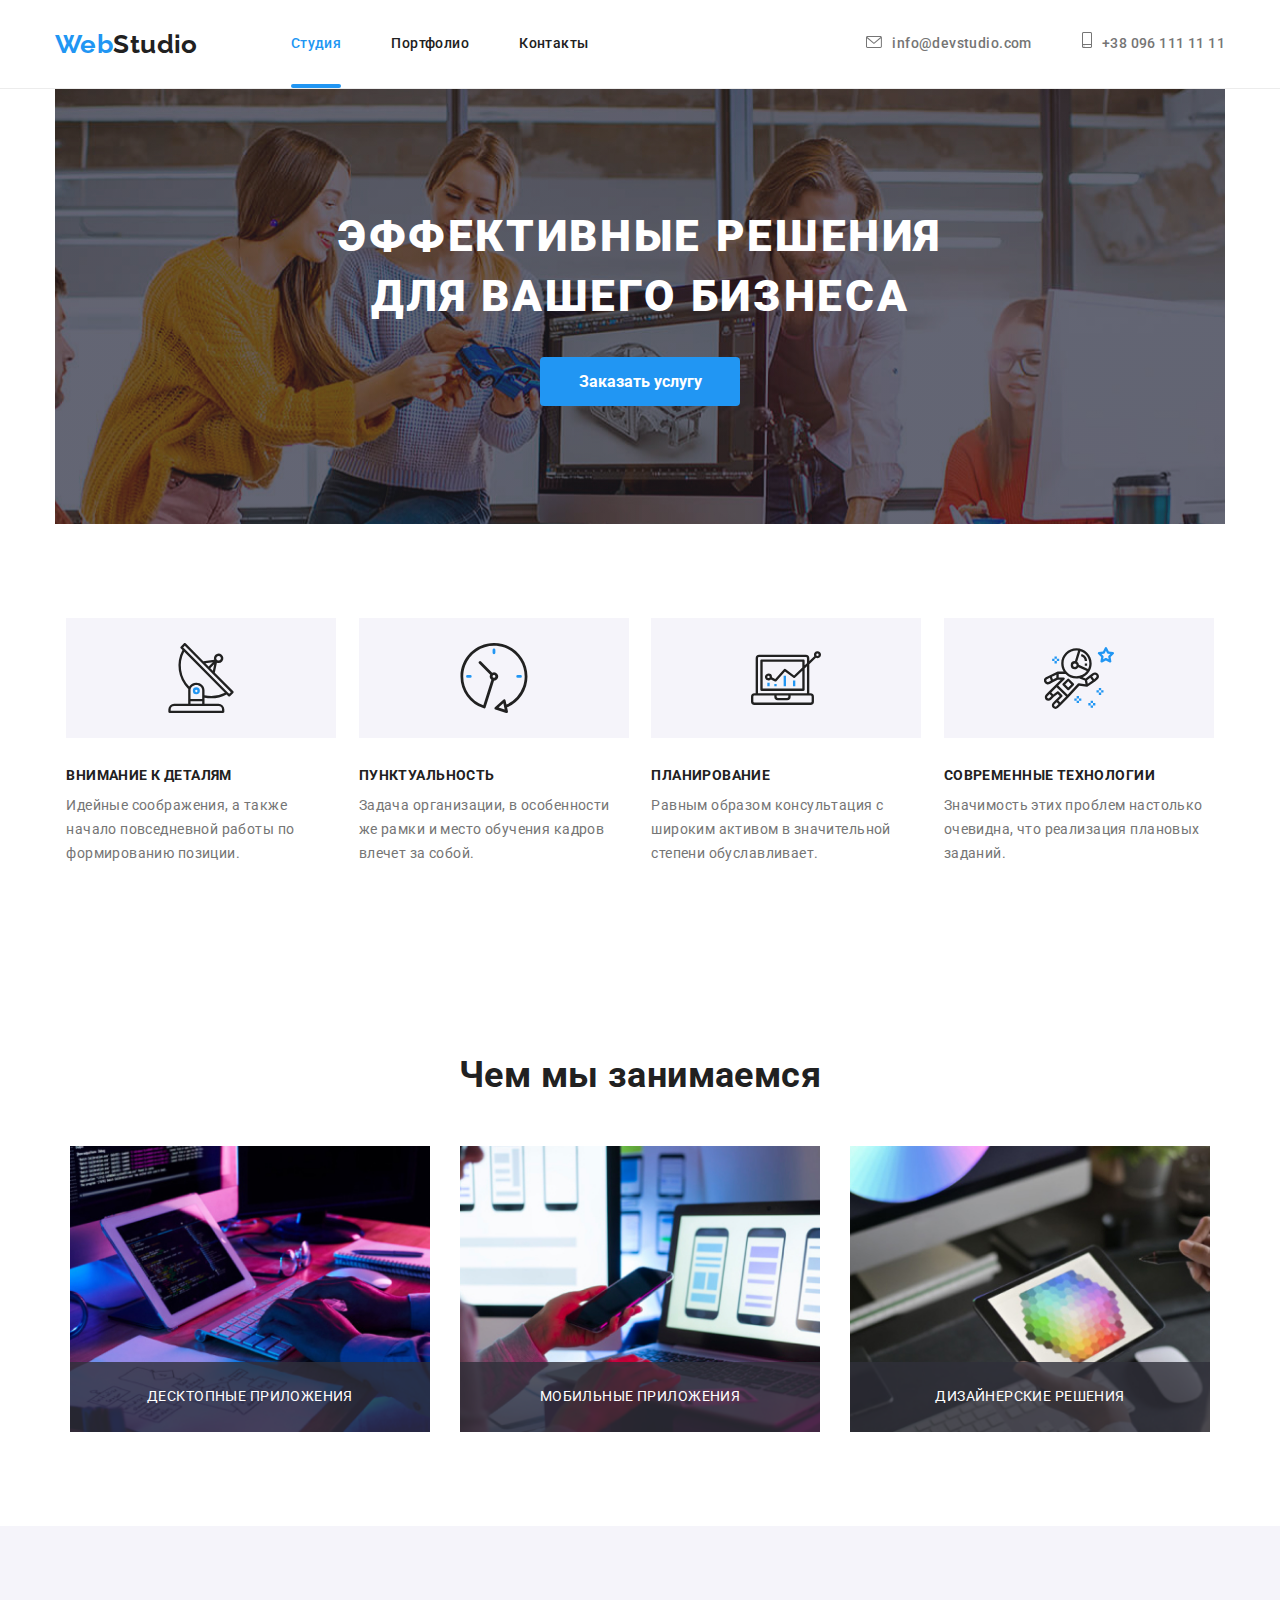
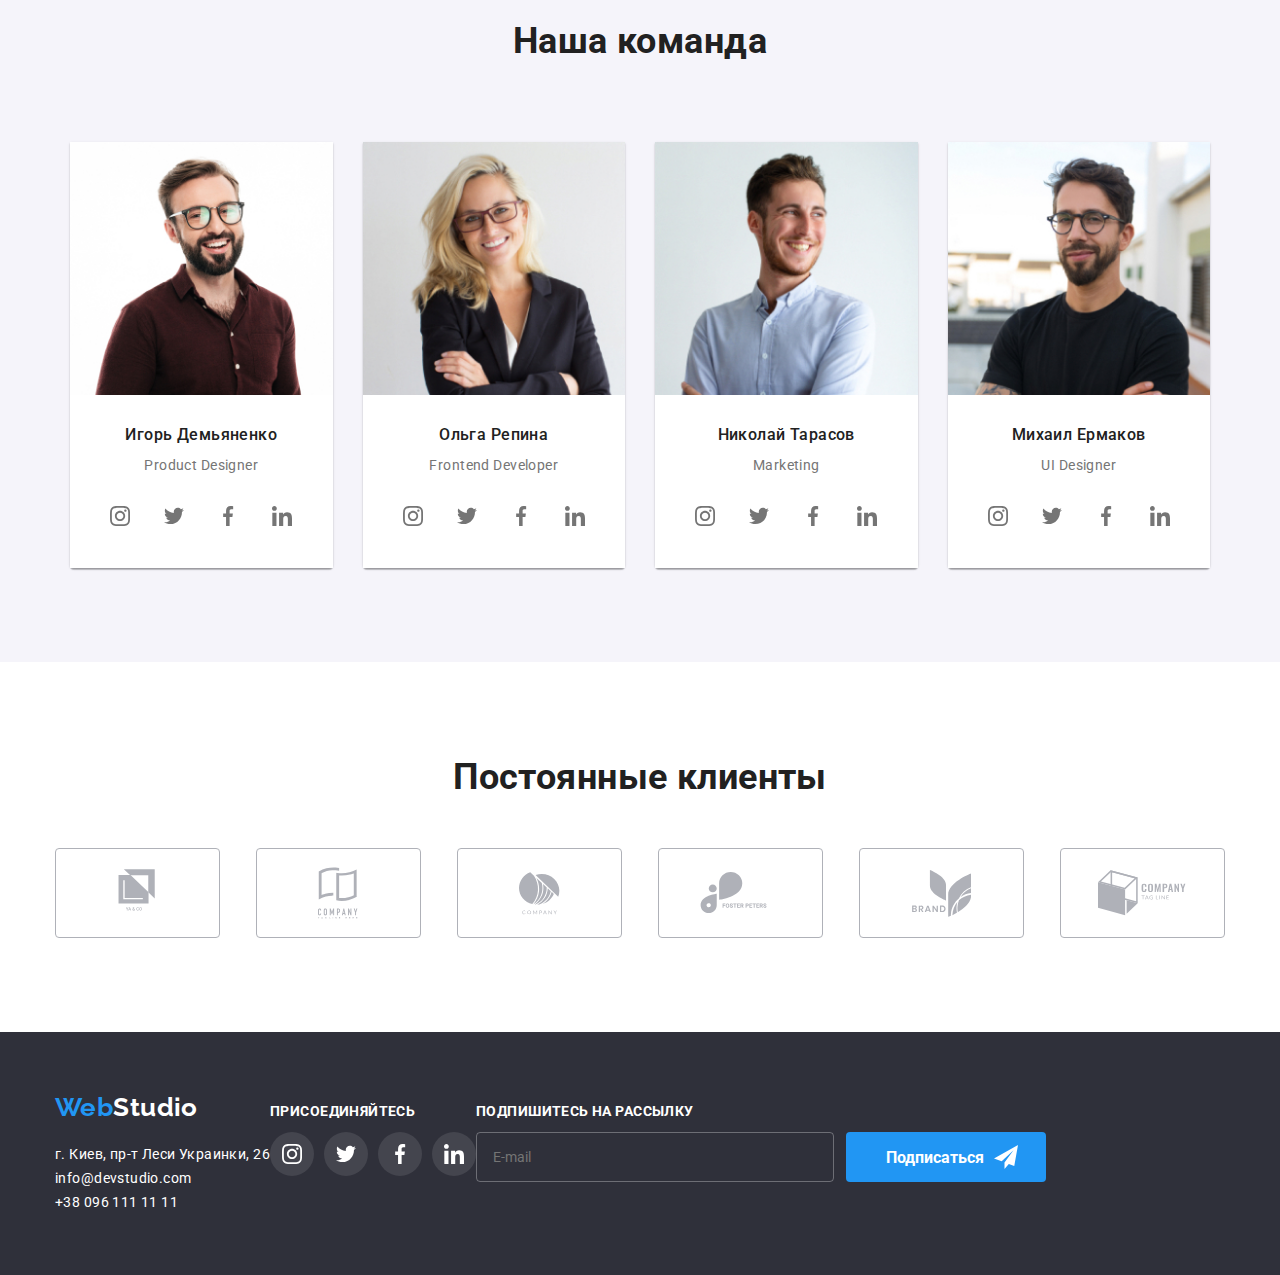
==== commit d6dd0499: "змінює мобільне меню" ====
--- a/index.html
+++ b/index.html
@@ -70,11 +70,11 @@
 
 <ul class="auth-nav--mobile list">
     <li class="auth-nav--mobile__item">
+        <a class="auth-nav--mobile__link link" href="tel:+380961111111">+38 096 111 11 11</a>
+    </li>
+
+    <li class="auth-nav--mobile__item">
         <a class="auth-nav--mobile__link link" href="mailto:info@devstudio.com">info@devstudio.com</a>
-    </li>
-
-    <li class="auth-nav--mobile__item">
-        <a class="auth-nav--mobile__link link" href="tel:+380961111111">+38 096 111 11 11</a>
     </li>
 </ul>
 
--- a/css/main.min.css
+++ b/css/main.min.css
@@ -1,2 +1,2 @@
-:root{--main-text-colour: #757575;--background-colour: #ffffff;--accent-colour: #2196f3;--title-colour: #212121;--ligth-text-colour: #ffffff;--dark-bg-colour: #2f303a;--light-bg-colour: #f5f4fa;--font: Roboto, sans-serif}body{font-family:var(--font);font-size:14px;line-height:1.71;letter-spacing:0.03em;color:var(--main-text-colour);background-color:var(--background-colour);margin:0}*,*::before,*::after{box-sizing:inherit;outline:2px solid red}a{text-decoration:none}button{border:none}.visually-hidden{position:absolute !important;clip:rect(1px 1px 1px 1px);clip:rect(1px, 1px, 1px, 1px);padding:0 !important;border:0 !important;height:1px !important;width:1px !important;overflow:hidden}h1,h2,h3,h4,p{margin-top:0px;margin-bottom:0px}.link{text-decoration:none;color:inherit}.list{list-style:none;padding:0px;margin:0px}@media screen and (max-width: 1119.98px){.section{padding-bottom:60px;padding-top:60px}}@media screen and (min-width: 1200px){.section{padding-bottom:94px;padding-top:94px}}img{display:block;width:100%;height:auto}.container{width:100%;padding:0 15px;margin:0 auto;box-sizing:border-box}@media screen and (min-width: 480px){.container{max-width:480px}}@media screen and (min-width: 768px){.container{max-width:768px}}@media screen and (min-width: 1200px){.container{max-width:1200px}}.section__title{margin-bottom:50px;font-weight:700;font-size:36px;line-height:1.17;text-align:center;color:var(--title-colour)}.page-header{border-bottom:1px solid #ececec;justify-content:space-between;padding:0}.novigation{display:flex;width:100%;justify-content:space-between;align-items:center}.main-menu{display:flex;width:100%;justify-content:space-between;align-items:center}.main-novigation{display:flex;align-items:center;margin-right:auto}.logo{color:var(--title-colour);font-family:Raleway;font-weight:700;font-size:26px;line-height:1.19}.logo:hover,.logo:focus{text-decoration:underline}.logo-textcolor{color:var(--accent-colour)}.studio-textcolor{color:var(--ligth-text-colour)}.link-logo{align-items:center;margin-right:93px}.site-nav{display:flex}@media screen and (max-width: 767.98px){.site-nav{display:none}}.site-nav__item{color:var(--title-colour);font-weight:500}.site-nav__link{position:relative;display:block;padding-top:32px;padding-bottom:32px;transition:color 250ms cubic-bezier(0.4, 0, 0.2, 1)}.site-nav__link:hover,.site-nav__link:focus{color:var(--accent-colour)}.site-nav__link--current::after{position:absolute;content:'';display:block;margin-top:28px;width:100%;height:4px;background:#2196f3;border-radius:2px}.site-nav__link--current{color:var(--accent-colour)}.site-nav__item+.site-nav__item{margin-left:50px}@media screen and (max-width: 1119.98px){.auth-nav{display:flex;flex-direction:column;align-items:flex-start}}@media screen and (max-width: 767.98px){.auth-nav{display:none}}@media screen and (min-width: 1200px){.auth-nav{display:flex;margin-left:auto;align-items:center}}@media screen and (max-width: 1119.98px){.auth-nav__item+.auth-nav__item{margin-top:10px}}@media screen and (min-width: 1200px){.auth-nav__item+.auth-nav__item{margin-left:50px}}.auth-nav__link{padding-top:32px;padding-bottom:32px;font-weight:500;transition:color 250ms cubic-bezier(0.4, 0, 0.2, 1)}.auth-nav__link:hover,.auth-nav__link:focus{color:var(--accent-colour)}.auth-nav__link:hover:hover .auth-nav__icon,.auth-nav__link:hover:focus .auth-nav__icon,.auth-nav__link:focus:hover .auth-nav__icon,.auth-nav__link:focus:focus .auth-nav__icon{fill:currentColor}.auth-nav__icon{margin-right:10px;fill:currentColor}.button{display:block;font-family:inherit;text-align:center;text-align:center;border-color:1px solid transparent;cursor:pointer;transition:color 250ms cubic-bezier(0.4, 0, 0.2, 1),background-color 250ms cubic-bezier(0.4, 0, 0.2, 1)}@media screen and (max-width: 767.98px){.button{margin-bottom:15px}}@media screen and (max-width: 767.98px){.button__list{justify-content:start;margin-top:60px}}.hero{background-color:var(--dark-bg-colour);background-image:linear-gradient(rgba(47,48,58,0.4), rgba(47,48,58,0.4)),url("../images/hero.jpg"),linear-gradient(rgba(47,48,58,0.4), rgba(47,48,58,0.4)),url("./../images/mobile/hero_mobile1x.jpg");background-repeat:no-repeat;background-position:top;max-width:1600px;width:100%;height:100%;padding-top:118px;padding-bottom:118px;overflow:hidden}@media (min-device-pixel-ratio: 2), (min-resolution: 192dpi), (min-resolution: 2dppx){.hero{background-image:linear-gradient(rgba(47,48,58,0.4), rgba(47,48,58,0.4)),url("./../images/mobile/hero_mobile2x.jpg")}}@media screen and (min-width: 480px){.hero{background-image:linear-gradient(rgba(47,48,58,0.4), rgba(47,48,58,0.4)),url("./../images/tablet/hero_tablet1x.jpg")}}@media screen and (min-width: 480px) and (min-device-pixel-ratio: 2), screen and (min-width: 480px) and (min-resolution: 192dpi), screen and (min-width: 480px) and (min-resolution: 2dppx){.hero{background-image:linear-gradient(rgba(47,48,58,0.4), rgba(47,48,58,0.4)),url("./../images/tablet/hero_tablet2x.jpg")}}@media screen and (min-width: 768px){.hero{background-image:linear-gradient(rgba(47,48,58,0.4), rgba(47,48,58,0.4)),url("./../images/desktop/hero_desktop1x.jpg")}}@media screen and (min-width: 768px) and (min-device-pixel-ratio: 2), screen and (min-width: 768px) and (min-resolution: 192dpi), screen and (min-width: 768px) and (min-resolution: 2dppx){.hero{background-image:linear-gradient(rgba(47,48,58,0.4), rgba(47,48,58,0.4)),url("./../images/desktop/hero_desktop2x.jpg")}}.hero__title{font-weight:900;font-size:44px;line-height:1.36;text-align:center;letter-spacing:0.06em;text-transform:uppercase;color:var(--ligth-text-colour);margin:0 auto 30px;max-width:696px;width:100%}.hero__button{display:block;border-radius:4px;padding:10px 32px;min-width:200px;margin:0 auto;font-family:inherit;font-weight:700;font-size:16px;line-height:1.86;color:var(--ligth-text-colour);background-color:var(--accent-colour);cursor:pointer;align-items:center;text-align:center;transition:background-color 250ms cubic-bezier(0.4, 0, 0.2, 1)}.hero__button:hover,.hero__button:focus{background-color:#188ce8}.section-benefit__title{margin:0px;padding:0px}.benefit-list__title{margin-bottom:10px;margin-top:30px;font-weight:700;font-size:14px;line-height:1.14;text-transform:uppercase;color:var(--title-colour)}@media screen and (min-width: 480px){.benefit-list__title{text-align:center}}@media screen and (min-width: 768px){.benefit-list__title{text-align:left}}@media screen and (min-width: 768px){.benefit-list{display:flex;flex-wrap:wrap;justify-content:space-around;padding:0px;margin:0px}}@media screen and (min-width: 1200px){.benefit-list{display:flex;padding:0px;margin:0px}}@media screen and (min-width: 768px){.benefit-list__item{flex-basis:calc((100% - 30px * 2) / 2)}}@media screen and (min-width: 1200px){.benefit-list__item{flex-basis:calc((100% - 30px * 4) / 4)}}.benefit-list__item::before{display:flex;background-size:contain;content:'';background-repeat:no-repeat;background-size:70px 70px;background-position:center;background-color:#f5f4fa}@media screen and (max-width: 767.98px){.benefit-list__item::before{width:100%;height:120px;max-width:450px}}@media screen and (min-width: 768px){.benefit-list__item::before{height:120px;width:354px}}@media screen and (min-width: 1200px){.benefit-list__item::before{height:120px;width:270px}}.benefit-list__item:nth-child(1)::before{background-image:url("../images/antenna.svg")}.benefit-list__item:nth-child(2)::before{background-image:url("../images/clock.svg")}.benefit-list__item:nth-child(3)::before{background-image:url("../images/diagram.svg")}.benefit-list__item:nth-child(4)::before{background-image:url("../images/astronaut.svg")}@media screen and (max-width: 1119px){.section-activities{display:none}}.activities-list{display:flex;padding:0;margin:0;margin-bottom:-30px;justify-content:space-around}.activities-list__item{position:relative;flex-basis:calc((100% - 30px * 3) / 3);margin-bottom:30px}.activities-list__text{position:absolute;bottom:0;left:0;padding-top:27px;padding-bottom:27px;width:100%;white-space:nowrap;font-weight:400;font-size:14px;line-height:1.14;text-align:center;text-transform:uppercase;color:var(--ligth-text-colour);background-color:rgba(47,48,58,0.8)}.team-section{background-color:var(--light-bg-colour)}.team-list__title{margin-bottom:10px;font-weight:500;font-size:16px;line-height:1.19;color:var(--title-colour);text-align:center}@media screen and (min-width: 768px){.team-list{display:flex;flex-wrap:wrap;justify-content:space-around;padding:0;margin:0}}@media screen and (min-width: 1200px){.team-list{flex-wrap:nowrap}}@media screen and (min-width: 480px){.team-list__item{margin-top:30px;text-align:center;box-shadow:0px 1px 3px rgba(0,0,0,0.12),0px 1px 1px rgba(0,0,0,0.14),0px 2px 1px rgba(0,0,0,0.2);border-radius:0px 0px 4px 4px}}@media screen and (min-width: 768px){.team-list__item{flex-basis:calc((100% / 2) - 30px)}}@media screen and (min-width: 1200px){.team-list__item{flex-basis:calc((100% / 4) - 30px)}}.team-list__text{text-align:center;margin-bottom:16px}.team-list__content{padding-bottom:30px;padding-top:30px;padding-left:24px;padding-right:24px;background-color:var(--background-colour)}.social-icons{display:flex;justify-content:center}.social-icons__icon{width:20px;height:20px;fill:var(--main-text-colour)}.social-icons__item+.social-icons__item{margin-left:10px}.social-icons__link{display:flex;justify-content:center;align-items:center;width:44px;height:44px;border-radius:50%;transition:background-color 250ms cubic-bezier(0.4, 0, 0.2, 1)}.social-icons__link:hover,.social-icons__link:focus{background-color:var(--accent-colour)}.social-icons__link:hover .social-icons__icon,.social-icons__link:focus .social-icons__icon{fill:var(--ligth-text-colour)}.social-icons--footer{display:inline-flex}.social-icons__icon--footer{width:20px;height:20px;fill:var(--ligth-text-colour)}.social-icons__link{display:flex;justify-content:center;align-items:center;width:44px;height:44px;border-radius:50%;background:rgba(255,255,255,0.1)}.clients-section{padding-top:94px;padding-bottom:94px}.clients-list{display:flex;margin-bottom:-30px;justify-content:space-between;flex-wrap:wrap}.clients-list__link{display:flex;flex-wrap:wrap;justify-content:center;align-items:center;height:90px;width:100%;border:1px solid #afb1b8;border-radius:4px;transition:border 250ms cubic-bezier(0.4, 0, 0.2, 1)}@media screen and (max-width: 767.98px){.clients-list__link{max-width:210px}}@media screen and (min-width: 768px){.clients-list__link{max-width:226px}}@media screen and (min-width: 1200px){.clients-list__link{flex-wrap:nowrap;max-width:170px}}.clients-list__link:hover,.clients-list__link:focus{border:1px solid var(--accent-colour)}.clients-list__link:hover .clients-list__icon,.clients-list__link:focus .clients-list__icon{fill:var(--accent-colour)}.clients-list__item{margin-bottom:30px}@media screen and (max-width: 767.98px){.clients-list__item{flex-basis:calc((100% - 30px * 2) / 2)}}@media screen and (min-width: 768px){.clients-list__item{flex-basis:calc((100% - 30px * 3) / 3)}}@media screen and (min-width: 1200px){.clients-list__item{flex-basis:calc((100% - 30px * 6) / 6)}}.clients-list__icon{fill:#afb1b8;transition:fill 250ms cubic-bezier(0.4, 0, 0.2, 1)}.footer-section{background-color:var(--dark-bg-colour)}.footer-block{padding-top:60px;padding-bottom:60px}@media screen and (min-width: 768px) and (max-width: 1119px){.footer-block{display:flex;flex-wrap:wrap;justify-content:space-between;align-items:baseline;padding-left:76px;padding-right:89px}}@media screen and (min-width: 1200px){.footer-block{display:flex;align-items:baseline;padding-left:15px;padding-right:15px;flex-basis:calc((50%-45px) / 2)}}.footer-block__logo{display:block;margin-bottom:20px}@media screen and (max-width: 767px){.footer-block__logo{text-align:center}}@media screen and (min-width: 768px){.footer-block__logo{text-align:center}}@media screen and (min-width: 1200px){.footer-block__logo{text-align:left}}@media screen and (min-width: 1200px){.footer-block:last-child{flex-basis:calc(50%-15px)}}.footer-links__title{display:block;margin-bottom:20px;font-weight:700;font-size:14px;line-height:1.17px;color:var(--ligth-text-colour)}@media screen and (max-width: 767px){.footer-links__title{text-align:center}}@media screen and (min-width: 768px){.footer-links__title{text-align:center}}@media screen and (min-width: 1200px){.footer-links__title{text-align:left}}.footer-links{display:block}@media screen and (max-width: 767px){.footer-links{text-align:center;margin-bottom:60px}}@media screen and (min-width: 768px){.footer-links{flex-basis:calc(100%-76px / 2)}}@media screen and (min-width: 1200px){.footer-links{flex-basis:calc((50%-45px) / 2);text-align:left}}.adress-block{display:block}@media screen and (max-width: 767px){.adress-block{margin-left:auto;margin-right:auto;margin-bottom:60px;align-content:center;text-align:center}}@media screen and (min-width: 768px){.adress-block{margin:0}}@media screen and (min-width: 1200px){.adress-block{flex-basis:calc((50%-45px) / 2);text-align:left;margin:0}}.adress-list__item{font-weight:400;font-style:normal;font-size:14px;line-height:1.71;color:var(--ligth-text-colour)}.adress-list__link{color:var(--ligth-text-colour);font-style:normal;transition:color 250ms cubic-bezier(0.4, 0, 0.2, 1)}.adress-list__link:hover,.adress-list__link:focus{color:var(--accent-colour)}@media screen and (max-width: 1119px){.subscribe{text-align:center;margin-top:60px;margin-bottom:0;margin-left:auto;margin-right:auto}}@media screen and (min-width: 1200px){.subscribe{text-align:left;margin:0}}.subscribe__title{display:block;margin-bottom:20px;font-weight:700;font-size:14px;line-height:1.17px;color:var(--ligth-text-colour)}@media screen and (min-width: 1200px){.subscribe__title{text-align:left}}.subscribe__items{display:flex}@media screen and (max-width: 767.98px){.subscribe__items{flex-direction:column}}@media screen and (min-width: 768px){.subscribe__items{display:block}}@media screen and (min-width: 1200px){.subscribe__items{display:flex;flex-wrap:nowrap}}.subscribe__input{display:block;height:50px;margin-right:12px;padding:16px;background-color:transparent;border:1px solid rgba(255,255,255,0.3);border-radius:4px;width:100%}@media screen and (min-width: 768px){.subscribe__input{width:450px}}@media screen and (min-width: 1200px){.subscribe__input{width:358px}}.submit__button{position:relative;display:block;border-radius:4px;padding-top:10px;padding-bottom:10px;padding-right:29px;min-width:200px;font-family:inherit;font-weight:700;font-size:16px;line-height:1.86;color:var(--ligth-text-colour);background-color:var(--accent-colour);cursor:pointer;align-items:center;text-align:center;transition:background-color 250ms cubic-bezier(0.4, 0, 0.2, 1)}.submit__button:hover,.submit__button:focus{background-color:#188ce8}@media screen and (max-width: 1119px){.submit__button{margin-top:20px;margin-left:auto;margin-right:auto}}@media screen and (min-width: 1200px){.submit__button{margin:0}}.submit__button::after{content:'';position:absolute;top:50%;transform:translateY(-50%);display:inline-block;margin-left:10px;margin-right:13px;width:24px;height:24px;background-color:transparent;background-image:url("../images/icon/iconsend.svg")}.backdrop{position:fixed;top:0;left:0;width:100%;height:100%;opacity:1;transition:opacity 250ms cubic-bezier(0.4, 0, 0.2, 1);background-color:rgba(0,0,0,0.2)}.modal{position:absolute;top:50%;left:50%;transform:translate(-50%, -50%) scale(1);min-width:528px;min-height:581px;padding:37px 40px;background-color:var(--background-colour);box-shadow:0px 1px 3px rgba(0,0,0,0.12),0px 1px 1px rgba(0,0,0,0.14),0px 2px 1px rgba(0,0,0,0.2);border-radius:4px;transition:transform 250ms cubic-bezier(0.4, 0, 0.2, 1)}.is-hidden .modal{transform:translate(100%, 100%) scale(0.2)}.backdrop.is-hidden{opacity:0;visibility:hidden;pointer-events:none}.modal__button-close{position:absolute;top:8px;right:8px;width:30px;height:30px;background-color:transparent;border:1px solid rgba(0,0,0,0.1);border-radius:50%;cursor:pointer}.modal__button-close:hover .modal__icon-close,.modal__button-close:focus .moda__icon-close{fill:var(--accent-colour);transition:transform 250ms cubic-bezier(0.4, 0, 0.2, 1)}.modal__link{color:var(--accent-colour);text-decoration:underline}.modal__send-button{display:block;border-radius:4px;padding:10px 32px;min-width:200px;margin:0 auto;font-family:inherit;font-weight:700;font-size:16px;line-height:1.86;color:var(--ligth-text-colour);background-color:var(--accent-colour);cursor:pointer;align-items:center;text-align:center;transition:background-color 250ms cubic-bezier(0.4, 0, 0.2, 1)}.modal__send-button:hover,.modal__send-button:focus{background-color:#188ce8}.mobile-menu-btn{position:relative;top:0;right:10px;z-index:105;width:40px;height:40px;background-color:transparent;border:none;cursor:pointer}@media screen and (min-width: 768px){.mobile-menu-btn{display:none}}.mobile-menu-icon{width:40px;height:40px}.mobile-menu-icon:focus,.mobile-menu-icon:hover{fill:var(--accent-colour)}.icon-close{display:none}.is-open .icon-close{display:block}.is-open .icon-menu{display:none}.mobile-menu{position:fixed;top:0;right:-100%;z-index:100;display:flex;flex-direction:column;width:100%;max-width:480px;height:100vh;padding:40px 48px 83px;background:#ffffff;transition:right 0.5s;overflow-y:scroll}.mobile-menu.is-open{right:0;top:0}.mobile-menu .menu{flex-direction:column;font-size:40px;line-height:1.17;font-weight:500;letter-spacing:0.02em;margin-bottom:200px}.mobile-menu .menu__item{margin-bottom:32px}.menu__link--current{color:var(--accent-colour)}.auth-nav--mobile{flex-direction:column;font-weight:500;font-size:24px;line-height:1.17;letter-spacing:0.02em}.auth-nav--mobile__item{margin-bottom:32px}.auth-nav--mobile__item:focus,.auth-nav--mobile__item:hover{color:var(--accent-colour)}.social-icons--mobile{display:flex;justify-content:space-around;margin-top:64px;color:var(--accent-colour)}.form__title{margin-bottom:12px;font-weight:700;font-size:20px;line-height:1.17;text-align:center;color:var(--title-colour)}.form__field{position:relative;display:block}.form__label{display:block}.form__input{width:448px;height:40px;padding-left:42px;margin-top:10px;margin-bottom:10px;border:1px solid rgba(33,33,33,0.2);border-radius:4px;cursor:pointer}.form__input:focus{outline:transparent;border:1px solid var(--accent-colour);border-radius:4px;transition:transform 250ms cubic-bezier(0.4, 0, 0.2, 1)}.form__textarea{width:448px;padding:12px 16px;margin-top:10px;margin-bottom:20px;border:1px solid rgba(33,33,33,0.2);border-radius:4px;resize:none}.form__textarea-label{display:block}.form__textarea:focus{outline:transparent;border:1px solid var(--accent-colour);border-radius:4px;transition:transform 250ms cubic-bezier(0.4, 0, 0.2, 1)}.form__icon{position:absolute;top:45px;left:15px;fill:var(--title-colour);transition:transform 250ms cubic-bezier(0.4, 0, 0.2, 1)}.form__input:focus+.icon-form{fill:var(--accent-colour);transition:transform 250ms cubic-bezier(0.4, 0, 0.2, 1)}.checkbox-label{display:block;margin-bottom:30px}.checkbox-label__checkbox{position:absolute;-webkit-appearance:none;-moz-appearance:none;appearance:none}.checkbox-label__icon{display:inline-block;width:16px;height:15px;margin-right:7px;border:1px solid var(--title-colour)}.checkbox-label__checkbox:checked+.checkbox-label__icon{background-color:var(--accent-colour);background-image:url("../images/iconcheck.svg");background-size:contain;background-origin:border-box;border:transparent}.button{display:block;padding-left:22px;padding-right:22px;padding-top:6px;padding-bottom:6px;min-width:73px;border-radius:4px;font-family:inherit;font-weight:500;font-size:16px;line-height:1.62;text-align:center;color:var(--title-colour);border-color:1px solid transparent;background-color:var(--light-bg-colour);cursor:pointer;transition:color 250ms cubic-bezier(0.4, 0, 0.2, 1),background-color 250ms cubic-bezier(0.4, 0, 0.2, 1)}.button:hover,.button:focus{color:var(--ligth-text-colour);background-color:var(--accent-colour)}.button__list{display:flex}@media screen and (max-width: 767.98px){.button__list{flex-wrap:wrap}}@media screen and (min-width: 768px){.button__list{flex-wrap:nowrap;justify-content:center;margin-top:100px}}@media screen and (max-width: 767.98px){.button__list .item:not(:last-child){margin-right:8px}}@media screen and (min-width: 768px){.button__list .item+.item{margin-right:8px}}.works__title{font-weight:700;font-size:18px;line-height:2;letter-spacing:0.06em;color:var(--title-colour);text-align:left}@media screen and (min-width: 768px){.works__list{display:flex;flex-wrap:wrap;justify-content:space-around;margin-bottom:-30px}}@media screen and (max-width: 767.98px){.works__item{margin-bottom:30px}}@media screen and (min-width: 768px){.works__item{flex-basis:calc(100% / 2 - 30px);margin-bottom:30px}}@media screen and (min-width: 1200px){.works__item{flex-basis:calc(100% / 3 - 30px)}}.works__title{margin-bottom:4px}@media screen and (min-width: 1200px){.works__title{white-space:nowrap}}.card__item{padding-left:24px;padding-right:24px;padding-top:20px;padding-bottom:20px;border:1px solid #eeeeee;background-color:var(--background-colour)}.works__link{display:block;transition:box-shadow 250ms cubic-bezier(0.4, 0, 0.2, 1)}.works__link:hover,.works__link:focus{box-shadow:0px 1px 1px rgba(0,0,0,0.12),0px 4px 4px rgba(0,0,0,0.06),1px 4px 6px rgba(0,0,0,0.16)}.works__overlay{position:relative;overflow:hidden}.works__discribe{position:absolute;display:block;top:0;left:0;font-weight:400;font-size:18px;line-height:1.56;color:var(--ligth-text-colour);text-align:left;padding:63px 24px;opacity:0}.works__item:hover .works__discribe,.works__item:focus .works__discribe{opacity:1}.works__overlay::before{position:absolute;content:'';display:inline-block;width:100%;height:100%;top:0;left:0;background-color:rgba(33,150,243,0.9);transform:translatey(100%);transition:transform 250ms cubic-bezier(0.4, 0, 0.2, 1)}.works__overlay:hover::before,.works__overlay:focus::before{opacity:1}.works__item:hover .works__overlay::before,.works__item:focus .works__overlay::before{transform:translatey(0)}
+:root{--main-text-colour: #757575;--background-colour: #ffffff;--accent-colour: #2196f3;--title-colour: #212121;--ligth-text-colour: #ffffff;--dark-bg-colour: #2f303a;--light-bg-colour: #f5f4fa;--font: Roboto, sans-serif}body{font-family:var(--font);font-size:14px;line-height:1.71;letter-spacing:0.03em;color:var(--main-text-colour);background-color:var(--background-colour);margin:0}*,*::before,*::after{box-sizing:inherit}a{text-decoration:none}button{border:none}.visually-hidden{position:absolute !important;clip:rect(1px 1px 1px 1px);clip:rect(1px, 1px, 1px, 1px);padding:0 !important;border:0 !important;height:1px !important;width:1px !important;overflow:hidden}h1,h2,h3,h4,p{margin-top:0px;margin-bottom:0px}.link{text-decoration:none;color:inherit}.list{list-style:none;padding:0px;margin:0px}@media screen and (max-width: 1119.98px){.section{padding-bottom:60px;padding-top:60px}}@media screen and (min-width: 1200px){.section{padding-bottom:94px;padding-top:94px}}img{display:block;width:100%;height:auto}.container{width:100%;padding:0 15px;margin:0 auto;box-sizing:border-box}@media screen and (min-width: 480px){.container{max-width:480px}}@media screen and (min-width: 768px){.container{max-width:768px}}@media screen and (min-width: 1200px){.container{max-width:1200px}}.section__title{margin-bottom:50px;font-weight:700;font-size:36px;line-height:1.17;text-align:center;color:var(--title-colour)}.page-header{border-bottom:1px solid #ececec;justify-content:space-between;padding:0}.novigation{display:flex;width:100%;justify-content:space-between;align-items:center}.main-menu{display:flex;width:100%;justify-content:space-between;align-items:center}.main-novigation{display:flex;align-items:center;margin-right:auto}.logo{color:var(--title-colour);font-family:Raleway;font-weight:700;font-size:26px;line-height:1.19}.logo:hover,.logo:focus{text-decoration:underline}.logo-textcolor{color:var(--accent-colour)}.studio-textcolor{color:var(--ligth-text-colour)}.link-logo{align-items:center;margin-right:93px}.site-nav{display:flex}@media screen and (max-width: 767.98px){.site-nav{display:none}}.site-nav__item{color:var(--title-colour);font-weight:500}.site-nav__link{position:relative;display:block;padding-top:32px;padding-bottom:32px;transition:color 250ms cubic-bezier(0.4, 0, 0.2, 1)}.site-nav__link:hover,.site-nav__link:focus{color:var(--accent-colour)}.site-nav__link--current::after{position:absolute;content:'';display:block;margin-top:28px;width:100%;height:4px;background:#2196f3;border-radius:2px}.site-nav__link--current{color:var(--accent-colour)}.site-nav__item+.site-nav__item{margin-left:50px}@media screen and (max-width: 1119.98px){.auth-nav{display:flex;flex-direction:column;align-items:flex-start}}@media screen and (max-width: 767.98px){.auth-nav{display:none}}@media screen and (min-width: 1200px){.auth-nav{display:flex;margin-left:auto;align-items:center}}@media screen and (max-width: 1119.98px){.auth-nav__item+.auth-nav__item{margin-top:10px}}@media screen and (min-width: 1200px){.auth-nav__item+.auth-nav__item{margin-left:50px}}.auth-nav__link{padding-top:32px;padding-bottom:32px;font-weight:500;transition:color 250ms cubic-bezier(0.4, 0, 0.2, 1)}.auth-nav__link:hover,.auth-nav__link:focus{color:var(--accent-colour)}.auth-nav__link:hover:hover .auth-nav__icon,.auth-nav__link:hover:focus .auth-nav__icon,.auth-nav__link:focus:hover .auth-nav__icon,.auth-nav__link:focus:focus .auth-nav__icon{fill:currentColor}.auth-nav__icon{margin-right:10px;fill:currentColor}.button{display:block;font-family:inherit;text-align:center;text-align:center;border-color:1px solid transparent;cursor:pointer;transition:color 250ms cubic-bezier(0.4, 0, 0.2, 1),background-color 250ms cubic-bezier(0.4, 0, 0.2, 1)}@media screen and (max-width: 767.98px){.button{margin-bottom:15px}}@media screen and (max-width: 767.98px){.button__list{justify-content:start;margin-top:60px}}.hero{background-color:var(--dark-bg-colour);background-image:linear-gradient(rgba(47,48,58,0.4), rgba(47,48,58,0.4)),url("../images/hero.jpg"),linear-gradient(rgba(47,48,58,0.4), rgba(47,48,58,0.4)),url("./../images/mobile/hero_mobile1x.jpg");background-repeat:no-repeat;background-position:top;max-width:1600px;width:100%;height:100%;padding-top:118px;padding-bottom:118px;overflow:hidden}@media (min-device-pixel-ratio: 2), (min-resolution: 192dpi), (min-resolution: 2dppx){.hero{background-image:linear-gradient(rgba(47,48,58,0.4), rgba(47,48,58,0.4)),url("./../images/mobile/hero_mobile2x.jpg")}}@media screen and (min-width: 480px){.hero{background-image:linear-gradient(rgba(47,48,58,0.4), rgba(47,48,58,0.4)),url("./../images/tablet/hero_tablet1x.jpg")}}@media screen and (min-width: 480px) and (min-device-pixel-ratio: 2), screen and (min-width: 480px) and (min-resolution: 192dpi), screen and (min-width: 480px) and (min-resolution: 2dppx){.hero{background-image:linear-gradient(rgba(47,48,58,0.4), rgba(47,48,58,0.4)),url("./../images/tablet/hero_tablet2x.jpg")}}@media screen and (min-width: 768px){.hero{background-image:linear-gradient(rgba(47,48,58,0.4), rgba(47,48,58,0.4)),url("./../images/desktop/hero_desktop1x.jpg")}}@media screen and (min-width: 768px) and (min-device-pixel-ratio: 2), screen and (min-width: 768px) and (min-resolution: 192dpi), screen and (min-width: 768px) and (min-resolution: 2dppx){.hero{background-image:linear-gradient(rgba(47,48,58,0.4), rgba(47,48,58,0.4)),url("./../images/desktop/hero_desktop2x.jpg")}}.hero__title{font-weight:900;font-size:44px;line-height:1.36;text-align:center;letter-spacing:0.06em;text-transform:uppercase;color:var(--ligth-text-colour);margin:0 auto 30px;max-width:696px;width:100%}.hero__button{display:block;border-radius:4px;padding:10px 32px;min-width:200px;margin:0 auto;font-family:inherit;font-weight:700;font-size:16px;line-height:1.86;color:var(--ligth-text-colour);background-color:var(--accent-colour);cursor:pointer;align-items:center;text-align:center;transition:background-color 250ms cubic-bezier(0.4, 0, 0.2, 1)}.hero__button:hover,.hero__button:focus{background-color:#188ce8}.section-benefit__title{margin:0px;padding:0px}.benefit-list__title{margin-bottom:10px;margin-top:30px;font-weight:700;font-size:14px;line-height:1.14;text-transform:uppercase;color:var(--title-colour)}@media screen and (min-width: 480px){.benefit-list__title{text-align:center}}@media screen and (min-width: 768px){.benefit-list__title{text-align:left}}@media screen and (min-width: 768px){.benefit-list{display:flex;flex-wrap:wrap;justify-content:space-around;padding:0px;margin:0px}}@media screen and (min-width: 1200px){.benefit-list{display:flex;padding:0px;margin:0px}}@media screen and (min-width: 768px){.benefit-list__item{flex-basis:calc((100% - 30px * 2) / 2)}}@media screen and (min-width: 1200px){.benefit-list__item{flex-basis:calc((100% - 30px * 4) / 4)}}.benefit-list__item::before{display:flex;background-size:contain;content:'';background-repeat:no-repeat;background-size:70px 70px;background-position:center;background-color:#f5f4fa}@media screen and (max-width: 767.98px){.benefit-list__item::before{width:100%;height:120px;max-width:450px}}@media screen and (min-width: 768px){.benefit-list__item::before{height:120px;width:354px}}@media screen and (min-width: 1200px){.benefit-list__item::before{height:120px;width:270px}}.benefit-list__item:nth-child(1)::before{background-image:url("../images/antenna.svg")}.benefit-list__item:nth-child(2)::before{background-image:url("../images/clock.svg")}.benefit-list__item:nth-child(3)::before{background-image:url("../images/diagram.svg")}.benefit-list__item:nth-child(4)::before{background-image:url("../images/astronaut.svg")}@media screen and (max-width: 1119px){.section-activities{display:none}}.activities-list{display:flex;padding:0;margin:0;margin-bottom:-30px;justify-content:space-around}.activities-list__item{position:relative;flex-basis:calc((100% - 30px * 3) / 3);margin-bottom:30px}.activities-list__text{position:absolute;bottom:0;left:0;padding-top:27px;padding-bottom:27px;width:100%;white-space:nowrap;font-weight:400;font-size:14px;line-height:1.14;text-align:center;text-transform:uppercase;color:var(--ligth-text-colour);background-color:rgba(47,48,58,0.8)}.team-section{background-color:var(--light-bg-colour)}.team-list__title{margin-bottom:10px;font-weight:500;font-size:16px;line-height:1.19;color:var(--title-colour);text-align:center}@media screen and (min-width: 768px){.team-list{display:flex;flex-wrap:wrap;justify-content:space-around;padding:0;margin:0}}@media screen and (min-width: 1200px){.team-list{flex-wrap:nowrap}}@media screen and (min-width: 480px){.team-list__item{margin-top:30px;text-align:center;box-shadow:0px 1px 3px rgba(0,0,0,0.12),0px 1px 1px rgba(0,0,0,0.14),0px 2px 1px rgba(0,0,0,0.2);border-radius:0px 0px 4px 4px}}@media screen and (min-width: 768px){.team-list__item{flex-basis:calc((100% / 2) - 30px)}}@media screen and (min-width: 1200px){.team-list__item{flex-basis:calc((100% / 4) - 30px)}}.team-list__text{text-align:center;margin-bottom:16px}.team-list__content{padding-bottom:30px;padding-top:30px;padding-left:24px;padding-right:24px;background-color:var(--background-colour)}.social-icons{display:flex;justify-content:center}.social-icons__icon{width:20px;height:20px;fill:var(--main-text-colour)}.social-icons__item+.social-icons__item{margin-left:10px}.social-icons__link{display:flex;justify-content:center;align-items:center;width:44px;height:44px;border-radius:50%;transition:background-color 250ms cubic-bezier(0.4, 0, 0.2, 1)}.social-icons__link:hover,.social-icons__link:focus{background-color:var(--accent-colour)}.social-icons__link:hover .social-icons__icon,.social-icons__link:focus .social-icons__icon{fill:var(--ligth-text-colour)}.social-icons--footer{display:inline-flex}.social-icons__icon--footer{width:20px;height:20px;fill:var(--ligth-text-colour)}.social-icons__link{display:flex;justify-content:center;align-items:center;width:44px;height:44px;border-radius:50%;background:rgba(255,255,255,0.1)}.clients-section{padding-top:94px;padding-bottom:94px}.clients-list{display:flex;margin-bottom:-30px;justify-content:space-between;flex-wrap:wrap}.clients-list__link{display:flex;flex-wrap:wrap;justify-content:center;align-items:center;height:90px;width:100%;border:1px solid #afb1b8;border-radius:4px;transition:border 250ms cubic-bezier(0.4, 0, 0.2, 1)}@media screen and (max-width: 767.98px){.clients-list__link{max-width:210px}}@media screen and (min-width: 768px){.clients-list__link{max-width:226px}}@media screen and (min-width: 1200px){.clients-list__link{flex-wrap:nowrap;max-width:170px}}.clients-list__link:hover,.clients-list__link:focus{border:1px solid var(--accent-colour)}.clients-list__link:hover .clients-list__icon,.clients-list__link:focus .clients-list__icon{fill:var(--accent-colour)}.clients-list__item{margin-bottom:30px}@media screen and (max-width: 767.98px){.clients-list__item{flex-basis:calc((100% - 30px * 2) / 2)}}@media screen and (min-width: 768px){.clients-list__item{flex-basis:calc((100% - 30px * 3) / 3)}}@media screen and (min-width: 1200px){.clients-list__item{flex-basis:calc((100% - 30px * 6) / 6)}}.clients-list__icon{fill:#afb1b8;transition:fill 250ms cubic-bezier(0.4, 0, 0.2, 1)}.footer-section{background-color:var(--dark-bg-colour)}.footer-block{padding-top:60px;padding-bottom:60px}@media screen and (min-width: 768px) and (max-width: 1119px){.footer-block{display:flex;flex-wrap:wrap;justify-content:space-between;align-items:baseline;padding-left:76px;padding-right:89px}}@media screen and (min-width: 1200px){.footer-block{display:flex;align-items:baseline;padding-left:15px;padding-right:15px;flex-basis:calc((50%-45px) / 2)}}.footer-block__logo{display:block;margin-bottom:20px}@media screen and (max-width: 767px){.footer-block__logo{text-align:center}}@media screen and (min-width: 768px){.footer-block__logo{text-align:center}}@media screen and (min-width: 1200px){.footer-block__logo{text-align:left}}@media screen and (min-width: 1200px){.footer-block:last-child{flex-basis:calc(50%-15px)}}.footer-links__title{display:block;margin-bottom:20px;font-weight:700;font-size:14px;line-height:1.17px;color:var(--ligth-text-colour)}@media screen and (max-width: 767px){.footer-links__title{text-align:center}}@media screen and (min-width: 768px){.footer-links__title{text-align:center}}@media screen and (min-width: 1200px){.footer-links__title{text-align:left}}.footer-links{display:block}@media screen and (max-width: 767px){.footer-links{text-align:center;margin-bottom:60px}}@media screen and (min-width: 768px){.footer-links{flex-basis:calc(100%-76px / 2)}}@media screen and (min-width: 1200px){.footer-links{flex-basis:calc((50%-45px) / 2);text-align:left}}.adress-block{display:block}@media screen and (max-width: 767px){.adress-block{margin-left:auto;margin-right:auto;margin-bottom:60px;align-content:center;text-align:center}}@media screen and (min-width: 768px){.adress-block{margin:0}}@media screen and (min-width: 1200px){.adress-block{flex-basis:calc((50%-45px) / 2);text-align:left;margin:0}}.adress-list__item{font-weight:400;font-style:normal;font-size:14px;line-height:1.71;color:var(--ligth-text-colour)}.adress-list__link{color:var(--ligth-text-colour);font-style:normal;transition:color 250ms cubic-bezier(0.4, 0, 0.2, 1)}.adress-list__link:hover,.adress-list__link:focus{color:var(--accent-colour)}@media screen and (max-width: 1119px){.subscribe{text-align:center;margin-top:60px;margin-bottom:0;margin-left:auto;margin-right:auto}}@media screen and (min-width: 1200px){.subscribe{text-align:left;margin:0}}.subscribe__title{display:block;margin-bottom:20px;font-weight:700;font-size:14px;line-height:1.17px;color:var(--ligth-text-colour)}@media screen and (min-width: 1200px){.subscribe__title{text-align:left}}.subscribe__items{display:flex}@media screen and (max-width: 767.98px){.subscribe__items{flex-direction:column}}@media screen and (min-width: 768px){.subscribe__items{display:block}}@media screen and (min-width: 1200px){.subscribe__items{display:flex;flex-wrap:nowrap}}.subscribe__input{display:block;height:50px;margin-right:12px;padding:16px;background-color:transparent;border:1px solid rgba(255,255,255,0.3);border-radius:4px;width:100%}@media screen and (min-width: 768px){.subscribe__input{width:450px}}@media screen and (min-width: 1200px){.subscribe__input{width:358px}}.submit__button{position:relative;display:block;border-radius:4px;padding-top:10px;padding-bottom:10px;padding-right:29px;min-width:200px;font-family:inherit;font-weight:700;font-size:16px;line-height:1.86;color:var(--ligth-text-colour);background-color:var(--accent-colour);cursor:pointer;align-items:center;text-align:center;transition:background-color 250ms cubic-bezier(0.4, 0, 0.2, 1)}.submit__button:hover,.submit__button:focus{background-color:#188ce8}@media screen and (max-width: 1119px){.submit__button{margin-top:20px;margin-left:auto;margin-right:auto}}@media screen and (min-width: 1200px){.submit__button{margin:0}}.submit__button::after{content:'';position:absolute;top:50%;transform:translateY(-50%);display:inline-block;margin-left:10px;margin-right:13px;width:24px;height:24px;background-color:transparent;background-image:url("../images/icon/iconsend.svg")}.backdrop{position:fixed;top:0;left:0;width:100%;height:100%;opacity:1;transition:opacity 250ms cubic-bezier(0.4, 0, 0.2, 1);background-color:rgba(0,0,0,0.2)}.modal{position:absolute;top:50%;left:50%;transform:translate(-50%, -50%) scale(1);min-width:528px;min-height:581px;padding:37px 40px;background-color:var(--background-colour);box-shadow:0px 1px 3px rgba(0,0,0,0.12),0px 1px 1px rgba(0,0,0,0.14),0px 2px 1px rgba(0,0,0,0.2);border-radius:4px;transition:transform 250ms cubic-bezier(0.4, 0, 0.2, 1)}.is-hidden .modal{transform:translate(100%, 100%) scale(0.2)}.backdrop.is-hidden{opacity:0;visibility:hidden;pointer-events:none}.modal__button-close{position:absolute;top:8px;right:8px;width:30px;height:30px;background-color:transparent;border:1px solid rgba(0,0,0,0.1);border-radius:50%;cursor:pointer}.modal__button-close:hover .modal__icon-close,.modal__button-close:focus .moda__icon-close{fill:var(--accent-colour);transition:transform 250ms cubic-bezier(0.4, 0, 0.2, 1)}.modal__link{color:var(--accent-colour);text-decoration:underline}.modal__send-button{display:block;border-radius:4px;padding:10px 32px;min-width:200px;margin:0 auto;font-family:inherit;font-weight:700;font-size:16px;line-height:1.86;color:var(--ligth-text-colour);background-color:var(--accent-colour);cursor:pointer;align-items:center;text-align:center;transition:background-color 250ms cubic-bezier(0.4, 0, 0.2, 1)}.modal__send-button:hover,.modal__send-button:focus{background-color:#188ce8}.mobile-menu-btn{position:relative;top:0;right:10px;z-index:105;width:40px;height:40px;background-color:transparent;border:none;cursor:pointer}@media screen and (min-width: 768px){.mobile-menu-btn{display:none}}.mobile-menu-icon{width:40px;height:40px}.mobile-menu-icon:focus,.mobile-menu-icon:hover{fill:var(--accent-colour)}.icon-close{display:none}.is-open .icon-close{display:block}.is-open .icon-menu{display:none}.mobile-menu{position:fixed;top:0;right:-100%;z-index:100;display:flex;flex-direction:column;width:100%;max-width:480px;height:100vh;padding:40px 48px 83px;background:#ffffff;transition:right 0.5s;overflow-y:scroll}.mobile-menu.is-open{right:0;top:0}.mobile-menu .menu{flex-direction:column;font-size:40px;line-height:1.17;font-weight:500;letter-spacing:0.02em;margin-bottom:200px}.mobile-menu .menu__item{margin-bottom:32px}.menu__link--current{color:var(--accent-colour)}.auth-nav--mobile{flex-direction:column;font-weight:500;font-size:24px;line-height:1.17;letter-spacing:0.02em}.auth-nav--mobile__item{margin-bottom:32px}.auth-nav--mobile__item:focus,.auth-nav--mobile__item:hover{color:var(--accent-colour)}.social-icons--mobile{display:flex;justify-content:space-around;margin-top:64px;color:var(--accent-colour)}.form__title{margin-bottom:12px;font-weight:700;font-size:20px;line-height:1.17;text-align:center;color:var(--title-colour)}.form__field{position:relative;display:block}.form__label{display:block}.form__input{width:448px;height:40px;padding-left:42px;margin-top:10px;margin-bottom:10px;border:1px solid rgba(33,33,33,0.2);border-radius:4px;cursor:pointer}.form__input:focus{outline:transparent;border:1px solid var(--accent-colour);border-radius:4px;transition:transform 250ms cubic-bezier(0.4, 0, 0.2, 1)}.form__textarea{width:448px;padding:12px 16px;margin-top:10px;margin-bottom:20px;border:1px solid rgba(33,33,33,0.2);border-radius:4px;resize:none}.form__textarea-label{display:block}.form__textarea:focus{outline:transparent;border:1px solid var(--accent-colour);border-radius:4px;transition:transform 250ms cubic-bezier(0.4, 0, 0.2, 1)}.form__icon{position:absolute;top:45px;left:15px;fill:var(--title-colour);transition:transform 250ms cubic-bezier(0.4, 0, 0.2, 1)}.form__input:focus+.icon-form{fill:var(--accent-colour);transition:transform 250ms cubic-bezier(0.4, 0, 0.2, 1)}.checkbox-label{display:block;margin-bottom:30px}.checkbox-label__checkbox{position:absolute;-webkit-appearance:none;-moz-appearance:none;appearance:none}.checkbox-label__icon{display:inline-block;width:16px;height:15px;margin-right:7px;border:1px solid var(--title-colour)}.checkbox-label__checkbox:checked+.checkbox-label__icon{background-color:var(--accent-colour);background-image:url("../images/iconcheck.svg");background-size:contain;background-origin:border-box;border:transparent}.button{display:block;padding-left:22px;padding-right:22px;padding-top:6px;padding-bottom:6px;min-width:73px;border-radius:4px;font-family:inherit;font-weight:500;font-size:16px;line-height:1.62;text-align:center;color:var(--title-colour);border-color:1px solid transparent;background-color:var(--light-bg-colour);cursor:pointer;transition:color 250ms cubic-bezier(0.4, 0, 0.2, 1),background-color 250ms cubic-bezier(0.4, 0, 0.2, 1)}.button:hover,.button:focus{color:var(--ligth-text-colour);background-color:var(--accent-colour)}.button__list{display:flex}@media screen and (max-width: 767.98px){.button__list{flex-wrap:wrap}}@media screen and (min-width: 768px){.button__list{flex-wrap:nowrap;justify-content:center;margin-top:100px}}@media screen and (max-width: 767.98px){.button__list .item:not(:last-child){margin-right:8px}}@media screen and (min-width: 768px){.button__list .item+.item{margin-right:8px}}.works__title{font-weight:700;font-size:18px;line-height:2;letter-spacing:0.06em;color:var(--title-colour);text-align:left}@media screen and (min-width: 768px){.works__list{display:flex;flex-wrap:wrap;justify-content:space-around;margin-bottom:-30px}}@media screen and (max-width: 767.98px){.works__item{margin-bottom:30px}}@media screen and (min-width: 768px){.works__item{flex-basis:calc(100% / 2 - 30px);margin-bottom:30px}}@media screen and (min-width: 1200px){.works__item{flex-basis:calc(100% / 3 - 30px)}}.works__title{margin-bottom:4px}@media screen and (min-width: 1200px){.works__title{white-space:nowrap}}.card__item{padding-left:24px;padding-right:24px;padding-top:20px;padding-bottom:20px;border:1px solid #eeeeee;background-color:var(--background-colour)}.works__link{display:block;transition:box-shadow 250ms cubic-bezier(0.4, 0, 0.2, 1)}.works__link:hover,.works__link:focus{box-shadow:0px 1px 1px rgba(0,0,0,0.12),0px 4px 4px rgba(0,0,0,0.06),1px 4px 6px rgba(0,0,0,0.16)}.works__overlay{position:relative;overflow:hidden}.works__discribe{position:absolute;display:block;top:0;left:0;font-weight:400;font-size:18px;line-height:1.56;color:var(--ligth-text-colour);text-align:left;padding:63px 24px;opacity:0}.works__item:hover .works__discribe,.works__item:focus .works__discribe{opacity:1}.works__overlay::before{position:absolute;content:'';display:inline-block;width:100%;height:100%;top:0;left:0;background-color:rgba(33,150,243,0.9);transform:translatey(100%);transition:transform 250ms cubic-bezier(0.4, 0, 0.2, 1)}.works__overlay:hover::before,.works__overlay:focus::before{opacity:1}.works__item:hover .works__overlay::before,.works__item:focus .works__overlay::before{transform:translatey(0)}
 /*# sourceMappingURL=main.min.css.map */